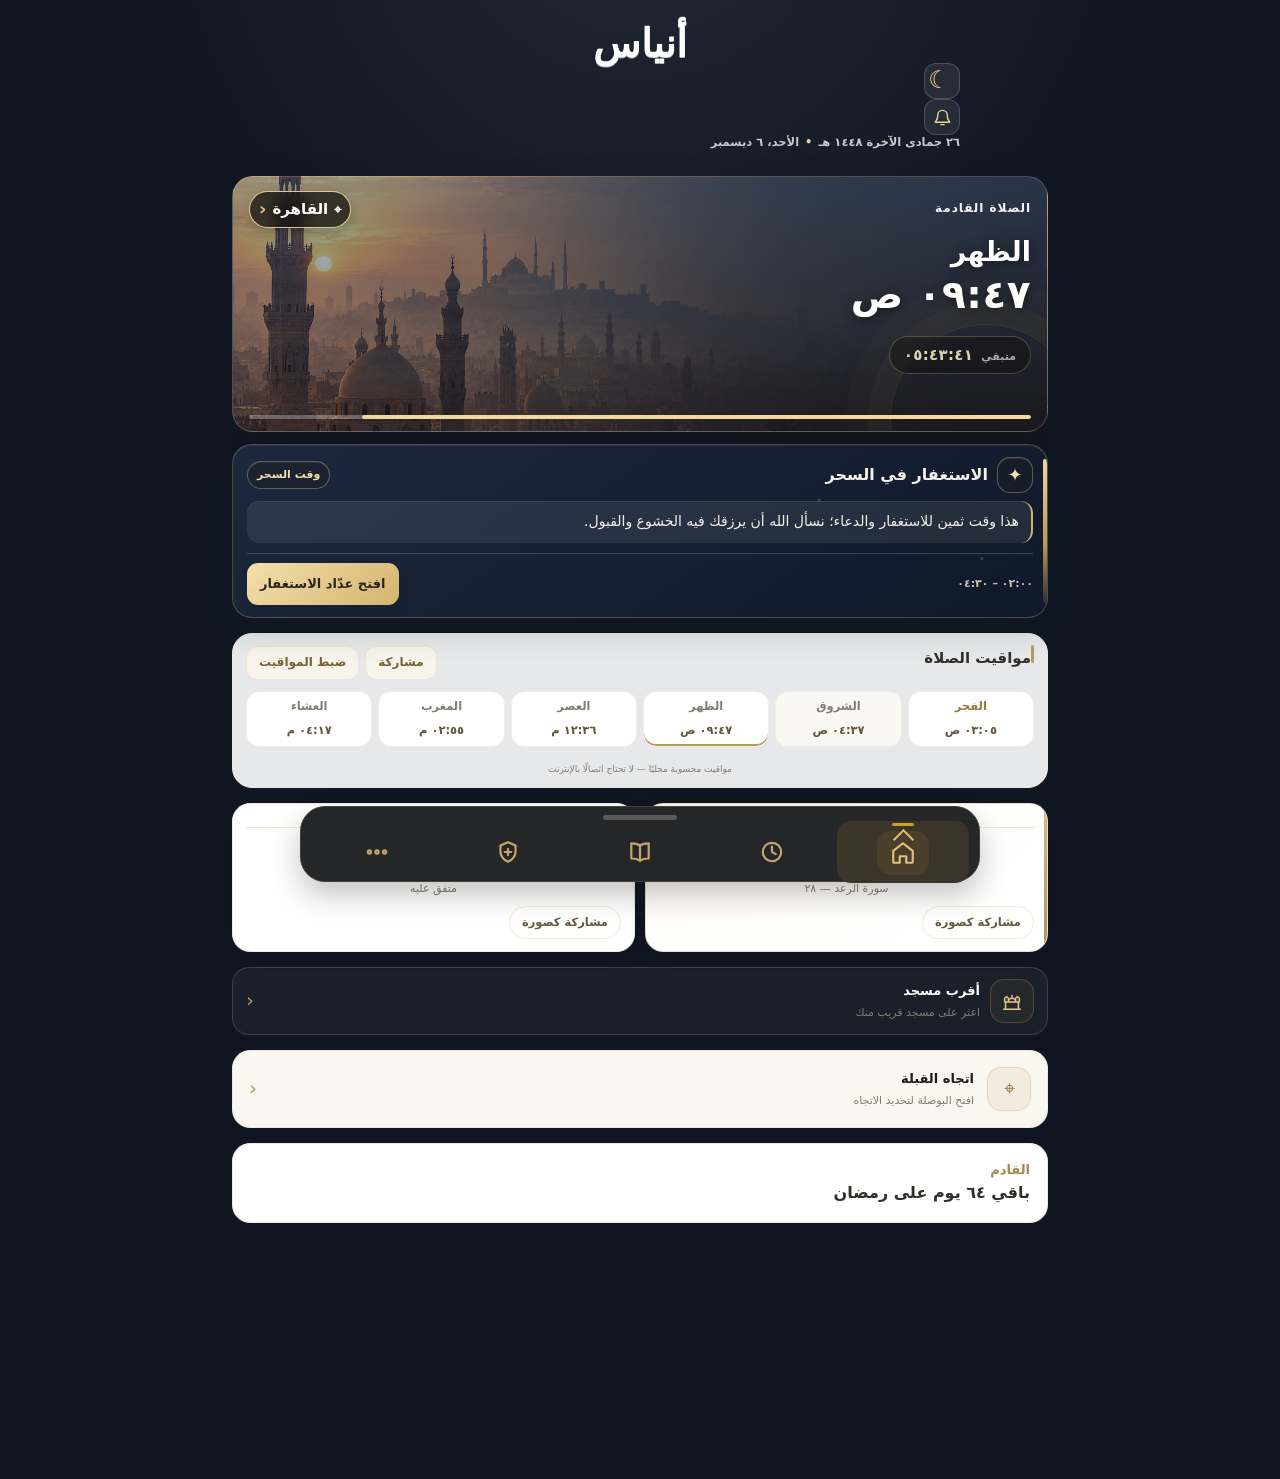
==== index.html @ f912aaec "v1.1.67: Quran tab in the center of the nav" ====
<!DOCTYPE html>
<html lang="ar" dir="rtl">
<head>
<meta charset="UTF-8">
<meta name="viewport" content="width=device-width, initial-scale=1.0">
<meta id="themeColorMeta" name="theme-color" content="#fbfaf7">
<meta name="description" content="أنياس - رفيق يومي لمواقيت الصلاة والقرآن والأذكار">
<link rel="manifest" href="manifest.webmanifest">
<link rel="icon" type="image/png" sizes="32x32" href="assets/icons/favicon-32.png">
<link rel="icon" type="image/png" sizes="48x48" href="assets/icons/favicon-48.png">
<link rel="apple-touch-icon" sizes="180x180" href="assets/icons/apple-touch-icon.png">
<title>أنياس</title>

<script>
  (function () {
    var mode = "light";
    var locale = "ar";
    var autoBackground = false;
    try {
      mode = localStorage.getItem("anyas_themeMode") || "";
      locale = localStorage.getItem("anyas_language") === "en" ? "en" : "ar";
      autoBackground = localStorage.getItem("anyas_autoBackground") !== "false";
      if (!["system", "light", "dark"].includes(mode)) {
        var legacy = localStorage.getItem("anyas_darkMode");
        mode = legacy === "false" ? "light" : legacy === "true" ? "dark" : "light";
      }
    } catch (error) {}
    var dark = mode === "dark" || (mode === "system" && window.matchMedia && window.matchMedia("(prefers-color-scheme: dark)").matches);
    document.documentElement.dataset.themeMode = mode;
    document.documentElement.dataset.theme = dark ? "dark" : "light";
    document.documentElement.style.colorScheme = dark ? "dark" : "light";
    document.documentElement.lang = locale;
    document.documentElement.dir = locale === "en" ? "ltr" : "rtl";
    document.documentElement.dataset.autoBackground = String(autoBackground);
    var hour = new Date().getHours();
    document.documentElement.dataset.timeScene = hour >= 6 && hour < 18 ? "morning" : "night";
  })();
</script>

<link rel="stylesheet" href="css/style.css?v=20260927-2">
<link rel="stylesheet" href="css/home.css?v=20260927-2">
<link rel="stylesheet" href="css/prayer.css?v=20260927-2">
<link rel="stylesheet" href="css/azkar.css?v=20261124-11">
<link rel="stylesheet" href="css/daily-adhkar.css?v=20261125-1">
<link rel="stylesheet" href="css/settings.css?v=20261003-3">
<link rel="stylesheet" href="css/audio-library.css?v=20261007-1">

<link rel="stylesheet" href="css/offline-fonts.css">



<link rel="stylesheet" href="css/theme-white-gold.css?v=20261013-35">
<link rel="stylesheet" href="css/tasks-ux.css?v=20261003-1">
<link rel="stylesheet" href="css/tasks-structure.css?v=20261125-1">
<link rel="stylesheet" href="css/home-structure.css?v=20260930-5">
<link rel="stylesheet" href="css/friday.css?v=20261003-2">
<link rel="stylesheet" href="css/notification-settings.css?v=20261014-1">
<link rel="stylesheet" href="css/more-page.css?v=20261007-2">
<link rel="stylesheet" href="css/app-design-system.css?v=20261013-1">
<link rel="stylesheet" href="css/first-run-onboarding.css?v=20261007-1">
<link rel="stylesheet" href="css/welcome.css?v=20261124-2">
<link rel="stylesheet" href="css/quran.css?v=20261125-1">
<link rel="stylesheet" href="css/privacy.css?v=20261008-1">
<link rel="stylesheet" href="css/home-header.css?v=20261124-1">
<link rel="stylesheet" href="css/home-polish.css?v=20261125-6">
<link rel="stylesheet" href="css/muslim-day.css?v=20261126-20">
</head>
<body>
<a class="skip-link" href="#page-home">تجاوز إلى المحتوى الرئيسي</a>
<div class="app">
<div class="pwa-status-banner" id="pwaStatusBanner" role="status" aria-live="polite" hidden>
  <span id="pwaStatusText">أنت تعمل دون اتصال؛ المحتوى المحفوظ ما زال متاحًا.</span>
  <button id="pwaInstallButton" type="button" hidden>تثبيت أنياس</button>
</div>
<div class="first-run-overlay" id="firstRunOverlay" hidden>
  <section class="first-run-card" role="dialog" aria-modal="true" aria-labelledby="firstRunTitle" tabindex="-1">
    <div class="first-run-brand-row">
      <div class="first-run-brand">
        <span class="first-run-brand-mark" aria-hidden="true"><svg viewBox="0 0 24 24"><path d="M12 3.5 14.4 9.6 20.5 12l-6.1 2.4L12 20.5l-2.4-6.1L3.5 12l6.1-2.4L12 3.5Z"/><path d="m19 3 .7 1.7 1.8.3-1.8.7L19 7.5l-.7-1.8-1.8-.7 1.8-.3L19 3Z"/></svg></span>
        <span class="first-run-brand-name">أنياس</span>
      </div>
      <div class="first-run-progress" aria-hidden="true"><span class="first-run-progress-dot is-active"></span><span class="first-run-progress-dot"></span></div>
    </div>
    <section class="first-run-step welcome-step" data-onboarding-step="1">
      <svg class="welcome-mark" viewBox="0 0 200 250" role="img" aria-label="أنياس" focusable="false">
        <defs><linearGradient id="wg" x1="0" y1="0" x2="1" y2="1"><stop class="wg-a" offset="0" stop-color="#e9c9a8"/><stop class="wg-b" offset="1" stop-color="#b98a62"/></linearGradient></defs>
        <path class="w-arch" d="M18 228V112C18 84 46 74 66 54c16-16 30-28 34-46 4 18 18 30 34 46 20 20 48 30 48 58v116" fill="none" stroke="url(#wg)" stroke-width="2.4" stroke-linecap="round"/>
        <path d="M96 64a15 15 0 1 0 15 19 12 12 0 1 1-15-19z" fill="url(#wg)"/>
        <g fill="url(#wg)">
          <path d="M60 154a28 28 0 0 1 56 0z"/><rect x="87" y="118" width="2" height="9" rx="1"/>
          <path d="M126 150v-40q8-12 16 0v40z"/><path d="M133.4 96l1.2 0 0 14-2.4 0z"/>
        </g>
        <g fill="#1b120c"><path d="M69 154v-9a5 5 0 0 1 10 0v9z"/><path d="M83 154v-9a5 5 0 0 1 10 0v9z"/><path d="M97 154v-9a5 5 0 0 1 10 0v9z"/><rect x="131" y="124" width="4.5" height="9" rx="2"/></g>
        <path d="M38 166Q98 142 162 166" fill="none" stroke="url(#wg)" stroke-width="2" stroke-linecap="round"/>
        <text x="100" y="212" text-anchor="middle" font-family="Amiri, serif" font-weight="700" font-size="44" fill="url(#wg)">أنياس</text>
        <path class="w-rule" d="M44 236h46M110 236h46" stroke="#c9a07a" stroke-width="1.4" stroke-linecap="round"/><path d="M100 230l5 6-5 6-5-6z" fill="none" stroke="url(#wg)" stroke-width="1.4"/>
      </svg>
      <h1 class="first-run-title welcome-title" id="firstRunTitle">أهلًا بك في أنياس</h1>
      <p class="welcome-tagline">رفيقك في طريق الطاعة</p>
      <p class="first-run-description welcome-line">صلاتك وأذكارك وقرآنك في مكان واحد، بهدوء ودون إزعاج.</p>
      <div class="first-run-actions welcome-actions">
        <button class="first-run-primary welcome-start" type="button" data-onboarding-action="next">ابدأ</button>
      </div>
    </section>
    <section class="first-run-step" data-onboarding-step="2" hidden>
      <span class="first-run-kicker">الخطوة ٢ من ٢</span>
      <h2 class="first-run-title" id="firstRunCityTitle">اختر مدينتك</h2>
      <p class="first-run-description">تُستخدم مدينتك لحساب مواقيت الصلاة بدقة.</p>
      <div class="first-run-privacy"><strong>الموقع اختياري</strong><p>لن نطلب إذن الموقع إلا عند اختيار استخدام موقعي الحالي. يمكنك اختيار المدينة يدويًا.</p></div>
      <div class="first-run-actions">
        <button class="first-run-primary" type="button" data-onboarding-action="choose-city">اختيار المدينة</button>
        <button class="first-run-secondary" type="button" data-onboarding-action="start">استخدم القاهرة مؤقتًا</button>
        <button class="first-run-tertiary" type="button" data-onboarding-action="back">رجوع</button>
      </div>
      <p class="first-run-note">يمكنك تغيير المدينة لاحقًا من أعلى مواقيت الصلاة.</p>
    </section>
  </section>
</div>

<div id="updateBanner" class="update-banner" hidden role="status">
<div class="update-banner-text">تحديث جديد متاح</div>
<button id="updateButton" type="button">تحديث الآن</button>
<button id="dismissUpdateButton" type="button" aria-label="إغلاق">إغلاق</button>
</div>


<!-- =====================================================
     الصفحة الرئيسية
===================================================== -->

<main class="page active" id="page-home">

<header class="main-header">

<div class="home-brand">أنياس</div>

<button class="theme-toggle" id="themeToggle" type="button" aria-label="التبديل بين الوضعين الداكن والفاتح" title="تغيير مظهر التطبيق">
  <span id="themeToggleIcon" aria-hidden="true">☾</span>
</button>

<button class="notification-bell-button" id="notificationBellButton" type="button" aria-label="الإشعارات" title="الإشعارات">
  <svg class="notification-bell-icon" viewBox="0 0 24 24" aria-hidden="true" focusable="false">
    <path d="M18 9a6 6 0 0 0-12 0c0 7-3 7-3 9h18c0-2-3-2-3-9M10 21h4" />
  </svg>
  <span class="notification-badge" id="notificationBadge" aria-live="polite" hidden>0</span>
</button>

<div class="date-line">
<span id="todayHijri">--</span>
<span class="date-separator">•</span>
<span id="todayDate">اليوم</span>
</div>

</header>


<section class="next-prayer" aria-label="الصلاة القادمة">

<div class="prayer-hero-meta">
  <div class="next-label">الصلاة القادمة</div>
  <button class="prayer-city-chip" id="openCityPickerButton" type="button" aria-label="تغيير المدينة"><span aria-hidden="true">⌖</span><span id="prayerHeroCity">القاهرة</span></button>
</div>

<div class="prayer-name" id="nextPrayerName">
الفجر
</div>

<div class="prayer-time" id="nextPrayerTime">
--
</div>

<div class="countdown" id="countdown">
--:--:--
</div>

<div class="prayer-progress" aria-hidden="true">
<div class="prayer-progress-bar" id="prayerProgressBar"></div>
</div>

</section>


<section class="section daily-adhkar-section" id="dailyAdhkarSection" aria-labelledby="dailyAdhkarHeading">
  <div class="daily-adhkar-card" id="dailyAdhkarCard" aria-live="polite">
    <div class="daily-adhkar-heading-row">
      <div class="daily-adhkar-mark" aria-hidden="true">ذ</div>
      <div class="daily-adhkar-heading-copy">
        <div class="daily-adhkar-eyebrow">وردك اليومي بحسب الوقت</div>
        <h2 class="daily-adhkar-title" id="dailyAdhkarHeading">أذكار الصباح</h2>
      </div>
      <span class="daily-adhkar-badge" id="dailyAdhkarBadge">الصباح</span>
    </div>
    <p class="daily-adhkar-text" id="dailyAdhkarText">يُحدَّد الورد المناسب اعتمادًا على ساعة جهازك المحلية.</p>
    <button class="home-continue-card" id="homeContinueCard" type="button" hidden>
      <span class="home-continue-icon" aria-hidden="true">▶</span>
      <span class="home-continue-copy"><strong data-continue-title>كمّل من وقفت</strong><small data-continue-meta></small></span>
      <span class="home-continue-arrow" aria-hidden="true">‹</span>
    </button>
    <div class="daily-adhkar-footer">
      <span class="daily-adhkar-hint" id="dailyAdhkarHint">يُحدّث تلقائيًا</span>
      <button class="daily-adhkar-button" id="openDailyAdhkarButton" type="button">افتح الأذكار</button>
    </div>
    <button class="daily-adhkar-remind" id="dailyAdhkarRemindButton" type="button" hidden>فعّل التذكير</button>
  </div>
</section>

<section class="section friday-feature-section" aria-labelledby="homeFridayHeading" hidden>
  <div class="friday-feature-card" id="homeFridayCard" data-friday-phase="upcoming">
    <div class="friday-feature-heading"><div><span class="friday-feature-eyebrow">تذكير أسبوعي</span><h2 id="homeFridayHeading">جمعة مباركة</h2></div><span class="friday-feature-badge" id="homeFridayBadge">الجمعة</span></div>
    <p id="homeFridayText">تظهر هنا تذكيرات سورة الكهف وصلاة الجمعة والصلاة على النبي ﷺ.</p>
    <div class="friday-feature-meta" id="homeFridayMeta">من مغرب الخميس إلى نهاية يوم الجمعة</div>
    <button class="friday-feature-button" id="homeFridayAction" type="button">افتح مهام الجمعة</button>
  </div>
</section>

<section class="section prayer-section">

<div class="section-heading">
<button class="section-title section-title-button" id="openPrayerScheduleButton" type="button">مواقيت الصلاة</button>
<div class="prayer-heading-actions"><button class="more-button prayer-share-button" id="sharePrayerTimesButton" type="button">مشاركة</button><button class="more-button prayer-adjust-button" id="openManualPrayerSettings" type="button">ضبط المواقيت</button></div>
</div>
<p class="prayer-share-status" id="prayerShareStatus" aria-live="polite" hidden></p>

<div class="prayer-list" id="prayerList">

<button class="prayer-row" data-prayer="Fajr" type="button">
<span class="prayer-title">الفجر</span>
<span class="prayer-value" id="fajrTime">--</span>
</button>

<div class="prayer-row sunrise-row">
<span class="prayer-title">الشروق</span>
<span class="prayer-value" id="sunriseTime">--</span>
</div>

<button class="prayer-row" data-prayer="Dhuhr" type="button">
<span class="prayer-title">الظهر</span>
<span class="prayer-value" id="dhuhrTime">--</span>
</button>

<button class="prayer-row" data-prayer="Asr" type="button">
<span class="prayer-title">العصر</span>
<span class="prayer-value" id="asrTime">--</span>
</button>

<button class="prayer-row" data-prayer="Maghrib" type="button">
<span class="prayer-title">المغرب</span>
<span class="prayer-value" id="maghribTime">--</span>
</button>

<button class="prayer-row" data-prayer="Isha" type="button">
<span class="prayer-title">العشاء</span>
<span class="prayer-value" id="ishaTime">--</span>
</button>

</div>
<p class="prayer-data-status" id="prayerDataStatus" aria-live="polite">جارٍ تجهيز المواقيت…</p>
</section>

<section class="section">

<div class="daily-content card" id="dailyContentCard">
  <div class="content-block">
    <div class="card-title">آية اليوم</div>
    <div class="ayah" id="dailyAyahText">﴿ أَلَا بِذِكْرِ اللَّهِ تَطْمَئِنُّ الْقُلُوبُ ﴾</div>
    <div class="reference" id="dailyAyahReference">سورة الرعد — 28</div>
    <button class="daily-share-button" type="button" data-share-daily="ayah" aria-label="مشاركة آية اليوم كصورة">مشاركة كصورة</button>
  </div>
  <div class="content-block" id="dailyHadithBlock">
    <div class="card-title">حديث اليوم</div>
    <div class="hadith-text" id="dailyHadithText">إنما الأعمال بالنيات</div>
    <div class="reference" id="dailyHadithReference">متفق عليه</div>
    <button class="daily-share-button" type="button" data-share-daily="hadith" aria-label="مشاركة حديث اليوم كصورة">مشاركة كصورة</button>
  </div>
</div>
<p class="prayer-share-status" id="homeShareStatus" aria-live="polite" hidden></p>
</section>

<section class="section">
  <button class="nearby-mosque-card home-qibla-card" id="nearbyMosqueButton" type="button">
    <span class="mosque-icon" aria-hidden="true"><svg viewBox="0 0 24 24" width="22" height="22" fill="none" stroke="currentColor" stroke-width="1.6" stroke-linecap="round" stroke-linejoin="round"><path d="M3 21h18M5 21v-8h14v8M8 13a4 4 0 0 1 8 0M12 9V6M4 13V9l2-2 2 2v4M16 13V9l2-2 2 2v4"/></svg></span>
    <span class="mosque-info"><strong class="mosque-title">أقرب مسجد</strong><small class="mosque-description">اعثر على مسجد قريب منك</small></span>
    <span class="mosque-arrow" aria-hidden="true">‹</span>
  </button>
</section>

<section class="section">
  <button class="nearby-mosque-card home-qibla-card" id="openQiblaButton" type="button">
    <span class="mosque-icon" aria-hidden="true">⌖</span>
    <span class="mosque-info"><strong class="mosque-title">اتجاه القبلة</strong><small class="mosque-description">افتح البوصلة لتحديد الاتجاه</small></span>
    <span class="mosque-arrow" aria-hidden="true">‹</span>
  </button>
</section>

<section class="section">

<div class="upcoming-card">

<div class="upcoming-label">
القادم
</div>

<div class="upcoming-text" id="upcomingOccasion">
جاري حساب الموعد القادم...
</div>

</div>

</section>

</main>


<!-- =====================================================
     الصوت
===================================================== -->

<div class="global-audio" aria-hidden="true" hidden>

<button id="adhanButton" type="button">
تشغيل الأذان
</button>

<audio id="adhanAudio" preload="auto">
<source src="audio/adhan.mp3?v=20261002-1" type="audio/mpeg">
</audio>

<audio id="fajrAudio" preload="auto">
<source src="audio/fajr.mp3" type="audio/mpeg">
</audio>

<audio id="beforeFajrAudio" preload="auto">
<source src="audio/before-fajr-30min.mp3?v=20261002-1" type="audio/mpeg">
</audio>

<audio id="qiyamReminderAudio" preload="auto"><source src="audio/qiyam-al-layl-reminder.mp3" type="audio/mpeg"></audio>
<audio id="beforePrayerFajrAudio" preload="auto"><source src="audio/before-prayer-fajr.mp3" type="audio/mpeg"></audio>
<audio id="beforePrayerDhuhrAudio" preload="auto"><source src="audio/before-prayer-dhuhr.mp3" type="audio/mpeg"></audio>
<audio id="beforePrayerAsrAudio" preload="auto"><source src="audio/before-prayer-asr.mp3" type="audio/mpeg"></audio>
<audio id="beforePrayerMaghribAudio" preload="auto"><source src="audio/before-prayer-maghrib.mp3" type="audio/mpeg"></audio>
<audio id="beforePrayerIshaAudio" preload="auto"><source src="audio/before-prayer-isha.mp3" type="audio/mpeg"></audio>
<audio id="fridayReminderAudio" preload="auto"><source src="audio/friday-prayer-reminder.mp3" type="audio/mpeg"></audio>
<audio id="sunriseReminderAudio" preload="auto"><source src="audio/sunrise-birds.mp3" type="audio/mpeg"></audio>
<audio id="hadithReminderAudio" preload="auto"><source src="audio/hadith-reminder.mp3" type="audio/mpeg"></audio>
<audio id="duhaReminderAudio" preload="auto"><source src="audio/duha-prayer-reminder.mp3" type="audio/mpeg"></audio>
<audio id="salawatReminderOneAudio" preload="auto"><source src="audio/salawat-reminder-1.mp3" type="audio/mpeg"></audio>
<audio id="salawatReminderTwoAudio" preload="auto"><source src="audio/salawat-reminder-2.mp3" type="audio/mpeg"></audio>
<audio id="baqiyatReminderAudio" preload="auto"><source src="audio/baqiyat-as-salihat-reminder.mp3" type="audio/mpeg"></audio>
<audio id="fastingThursdayOneAudio" preload="auto"><source src="audio/fasting-thursday-reminder-1.mp3" type="audio/mpeg"></audio>
<audio id="fastingThursdayTwoAudio" preload="auto"><source src="audio/fasting-thursday-reminder-2.mp3" type="audio/mpeg"></audio>
<audio id="fastingMondayAudio" preload="auto"><source src="audio/fasting-monday-reminder.mp3" type="audio/mpeg"></audio>
<audio id="fastingFisabilillahAudio" preload="auto"><source src="audio/fasting-fisabilillah-reminder.mp3" type="audio/mpeg"></audio>
<audio id="rainSunnahAudio" preload="auto"><source src="audio/rain-sunnah-reminder.mp3" type="audio/mpeg"></audio>

<audio id="ayatKursiAudio" preload="auto"></audio>
<audio id="morningWardAudio" preload="none" data-optional-audio="true" data-audio-source="audio/adhkar-morning-mishary-alafasy.mp3"><source src="audio/adhkar-morning-mishary-alafasy.mp3?v=20261003-1" type="audio/mpeg"></audio>
<audio id="eveningWardAudio" preload="none" data-optional-audio="true" data-audio-source="audio/adhkar-evening-mishary-alafasy.mp3"><source src="audio/adhkar-evening-mishary-alafasy.mp3?v=20261003-1" type="audio/mpeg"></audio>
<audio id="wakeupWardAudio" preload="none" data-optional-audio="true" data-audio-source="audio/adhkar-wakeup-mishary-alafasy.mp3"><source src="audio/adhkar-wakeup-mishary-alafasy.mp3?v=20261003-1" type="audio/mpeg"></audio>
<audio id="sleepWardAudio" preload="none" data-optional-audio="true" data-audio-source="audio/adhkar-sleep-mishary-alafasy.mp3"><source src="audio/adhkar-sleep-mishary-alafasy.mp3?v=20261003-1" type="audio/mpeg"></audio>

</div>


<!-- =====================================================
     الورد اليومي
===================================================== -->

<main class="page" id="page-tasks">
<section class="tasks-hero-card" aria-labelledby="tasksHeroTitle">
  <div class="tasks-hero-copy">
    <strong id="tasksHeroTitle">يوم المسلم</strong>
    <small>عبادتك وتنظيم يومك بخطوات واضحة</small>
    <span class="tasks-hero-orn" aria-hidden="true"><i></i><b></b><i></i></span>
  </div>
</section>

<section class="daily-overview-card" aria-labelledby="dailyOverviewHeading">
  <div class="daily-overview-heading">
    <h2 id="dailyOverviewHeading">ملخص يومك</h2>
  </div>
  <p class="daily-overview-message" id="dailyOverviewMessage">ابدأ بما تيسّر لك، والقليل الدائم خير.</p>
  <div class="daily-overview-body">
    <div class="daily-overview-ring" id="dailyOverviewRing" style="--p:0"><div class="daily-overview-score" id="dailyOverviewScore">٠٪</div><small>من المهام</small></div>
    <div class="daily-overview-metrics">
      <div><strong id="dailyOverviewPrayerCount">٠/٥</strong><span>الصلوات</span></div>
      <div><strong id="dailyOverviewDhikrCount">٠/٠</strong><span>الأذكار</span></div>
      <div><strong id="dailyOverviewSunnahCount">٠/٨</strong><span>السنن</span></div>
    </div>
  </div>
  <div class="daily-overview-progress" hidden><span id="dailyOverviewProgress"></span></div>
  <div class="daily-overview-focus" id="dailyOverviewFocus">وردك المناسب لوقتك سيظهر هنا</div>
</section>

<section class="week-report-card" id="weekReportCard" aria-labelledby="weekReportHeading">
  <div class="week-report-head"><h2 id="weekReportHeading">تقرير الأسبوع</h2><span class="week-report-streak" id="weekReportStreak"></span></div>
  <div class="week-report-bars" id="weekReportBars" role="img" aria-label="نسبة إنجاز كل يوم في آخر سبعة أيام"></div>
  <p class="week-report-summary" id="weekReportSummary"></p>
  <small class="week-report-note">النسبة: ما أنجزته من الصلوات الخمس وأهداف الأذكار والسنن في ذلك اليوم. السلسلة: أيام متتالية سجّلت فيها الصلوات الخمس.</small>
</section>

<section class="tasks-section-group" aria-labelledby="dailyPrayerHeading">
<section class="daily-prayer-card" aria-labelledby="dailyPrayerHeading">
  <div class="daily-prayer-heading">
    <div>
      <h2 id="dailyPrayerHeading">الفرائض أولًا</h2>
      <p class="daily-prayer-sub">سجّل صلواتك الخمس وتابع تقدمك خلال اليوم.</p>
      <span class="streak-inline" id="homeStreakBadge"></span>
    </div>
    <button class="more-button" id="openPrayerReportButton" type="button">التقرير</button>
  </div>
  <div class="prayer-day-summary">
    <span id="todayPrayerProgressText">0 من 5 صلوات مسجّلة اليوم</span>
    <div class="prayer-progress-track">
      <div id="todayPrayerProgressBar" role="progressbar" aria-label="متابعة الصلوات اليوم" aria-valuemin="0" aria-valuemax="5" aria-valuenow="0"></div>
    </div>
  </div>
  <div class="prayer-tracker" id="todayPrayerTracker">
    <button class="prayer-track-item" data-track-prayer="Fajr" type="button"><i class="pt-icon"><svg viewBox="0 0 24 24" aria-hidden="true"><path d="M3 18h18M6 18a6 6 0 0 1 12 0M12 5v3M4.6 9.6l2 2M19.4 9.6l-2 2"/></svg></i><span>الفجر</span><span class="track-status">لم تُسجل</span></button>
    <button class="prayer-track-item" data-track-prayer="Dhuhr" type="button"><i class="pt-icon"><svg viewBox="0 0 24 24" aria-hidden="true"><circle cx="12" cy="12" r="4"/><path d="M12 3v2M12 19v2M3 12h2M19 12h2M5.6 5.6 7 7M17 17l1.4 1.4M18.4 5.6 17 7M7 17l-1.4 1.4"/></svg></i><span>الظهر</span><span class="track-status">لم تُسجل</span></button>
    <button class="prayer-track-item" data-track-prayer="Asr" type="button"><i class="pt-icon"><svg viewBox="0 0 24 24" aria-hidden="true"><path d="M3 18h18M6 18a6 6 0 0 1 12 0M12 5v3M4.6 9.6l2 2M19.4 9.6l-2 2"/></svg></i><span>العصر</span><span class="track-status">لم تُسجل</span></button>
    <button class="prayer-track-item" data-track-prayer="Maghrib" type="button"><i class="pt-icon"><svg viewBox="0 0 24 24" aria-hidden="true"><path d="M3 18h18M6 18a6 6 0 0 1 12 0M12 5v3M4.6 9.6l2 2M19.4 9.6l-2 2"/></svg></i><span>المغرب</span><span class="track-status">لم تُسجل</span></button>
    <button class="prayer-track-item" data-track-prayer="Isha" type="button"><i class="pt-icon"><svg viewBox="0 0 24 24" aria-hidden="true"><path d="M20 14.5A8 8 0 1 1 9.5 4a6.5 6.5 0 0 0 10.5 10.5z"/></svg></i><span>العشاء</span><span class="track-status">لم تُسجل</span></button>
  </div>
</section>
</section>

<section class="tasks-section-group" aria-labelledby="tasksOptionalHeading">
<div class="tasks-section-heading"><span class="tasks-section-index" aria-hidden="true">١</span><div><h2 id="tasksOptionalHeading">السنن والمهام الأسبوعية</h2><p>متابعة اختيارية لما تيسّر من النوافل وأعمال الجمعة.</p></div></div>
<section class="devotion-section sunnah-section" aria-labelledby="sunnahTrackerHeading">
  <div class="devotion-section-heading">
    <div>
      <h2 id="sunnahTrackerHeading">السنن والنوافل</h2>
      <p>متابعة اختيارية؛ الفرائض أولًا</p>
    </div>
    <span class="sunnah-total" id="sunnahProgressText">٠ / ٤</span>
  </div>
  <div class="sunnah-checklist" id="sunnahChecklist"></div>
  <div class="sunnah-virtue" id="sunnahVirtue">
    <span class="sunnah-virtue-icon" aria-hidden="true">✧</span>
    <p>المحافظة على اثنتي عشرة ركعة من السنن الرواتب في اليوم والليلة ورد فيها وعد ببيت في الجنة. ابدأ بما تستطيع، وتدرّج برفق.</p>
  </div>
</section>
<section class="friday-tasks-card" id="fridayTasksCard" aria-labelledby="fridayTasksHeading" hidden>
  <div class="friday-tasks-heading">
    <div>
      <span class="friday-tasks-eyebrow">تذكيرات أسبوعية</span>
      <h2 id="fridayTasksHeading">مهام الجمعة</h2>
      <p id="fridayTasksStatus">تظهر مهام الجمعة هنا كل أسبوع</p>
    </div>
    <span class="friday-tasks-progress" id="fridayTasksProgress">٠ / ٣</span>
  </div>
  <div class="friday-task-list">
    <button class="friday-task-item" type="button" data-friday-task="kahf" aria-pressed="false">
      <span class="friday-task-icon" aria-hidden="true">ك</span><span><strong>قراءة سورة الكهف</strong><small>يمكن قراءتها في أي وقت من يوم الجمعة</small></span><span class="friday-task-check" aria-hidden="true">○</span>
    </button>
    <button class="friday-task-item" type="button" data-friday-task="prayer" aria-pressed="false">
      <span class="friday-task-icon" aria-hidden="true">ص</span><span><strong>صلاة الجمعة</strong><small>تذكير بموعد الصلاة بحسب توقيت المسجد</small></span><span class="friday-task-check" aria-hidden="true">○</span>
    </button>
    <button class="friday-task-item" type="button" data-friday-task="salawat" aria-pressed="false">
      <span class="friday-task-icon" aria-hidden="true">ﷺ</span><span><strong>الصلاة على النبي ﷺ</strong><small>من مغرب الخميس إلى نهاية يوم الجمعة</small></span><span class="friday-task-check" aria-hidden="true">○</span>
    </button>
  </div>
  <div class="friday-answer-hour"><span aria-hidden="true">⌛</span><span><strong>ساعة الإجابة</strong><small>من بعد العصر إلى المغرب، أكثر من الدعاء فيها</small></span></div>
</section>
</section>

<section class="tasks-quick-rows" aria-label="ورد القرآن وأذكار الوقت">
  <button class="tasks-quick-row" id="tasksQuranRow" type="button">
    <span class="tqr-icon" aria-hidden="true">ق</span>
    <span class="tqr-copy"><strong>ورد القرآن</strong><small id="tasksQuranRowSub">اقرأ من آخر صفحة وصلت إليها</small></span>
    <span class="tqr-go" aria-hidden="true">‹</span>
  </button>
  <button class="tasks-quick-row" id="tasksNowRow" type="button">
    <span class="tqr-icon" id="tasksNowIcon" aria-hidden="true">☀</span>
    <span class="tqr-copy"><strong id="tasksNowTitle">أذكار الوقت</strong><small id="tasksNowSub">وردك المناسب لوقتك الآن</small></span>
    <span class="tqr-go" aria-hidden="true">‹</span>
  </button>
</section>

<section class="tasks-section-group" aria-labelledby="tasksAdhkarHeading">
<div class="tasks-section-heading"><span class="tasks-section-index" aria-hidden="true">٢</span><div><h2 id="tasksAdhkarHeading">الأذكار والورد اليومي</h2><p>الأذكار العامة، والمسبحة، والأوراد حسب وقتها.</p></div></div>
<section class="devotion-section" aria-labelledby="dailyDhikrTrackerHeading">
  <div class="devotion-section-heading">
    <div>
      <h2 id="dailyDhikrTrackerHeading">الأذكار العامة</h2>
      <p>تسبيح واستغفار وصلاة على النبي، وردّد ما تيسّر</p>
    </div>
    <span class="hijri-day-pill" id="devotionHijriDate">اليوم</span>
  </div>
  <div class="dhikr-goal-list" id="dhikrGoalList"></div>
</section>
<section class="tasks-tasbeeh-card" aria-labelledby="tasksTasbeehHeading">
  <div class="tasks-tasbeeh-heading">
    <div class="tasks-tasbeeh-title-wrap">
      <div class="tasks-tasbeeh-icon" aria-hidden="true">ت</div>
      <div><span>وردك اليومي</span><h2 id="tasksTasbeehHeading">المسبحة</h2></div>
    </div>
    <button class="tasks-tasbeeh-open" type="button" data-more-go="tasbeeh">التفاصيل</button>
  </div>
  <div class="tasks-tasbeeh-dhikr" id="tasksTasbeehDhikr">سبحان الله</div>
  <div class="tasks-tasbeeh-count-row"><strong id="tasksTasbeehCount" aria-live="polite">٠</strong><span id="tasksTasbeehGoal">من ١٠٠</span></div>
  <div class="tasks-tasbeeh-progress" aria-hidden="true"><span id="tasksTasbeehProgress"></span></div>
  <button class="tasks-tasbeeh-button" id="tasksTasbeehIncrement" type="button">سبّح الآن <span aria-hidden="true">+</span></button>
</section>
<section class="wird-summary-card" aria-live="polite">
  <div class="wird-summary-heading">متابعتك اليوم</div>
  <div id="wirdProgressText">0 من 0 ذكرًا مكتملًا اليوم</div>
  <div class="wird-progress-track"><div id="wirdProgressBar" role="progressbar" aria-label="إنجاز الورد اليومي" aria-valuemin="0" aria-valuemax="100" aria-valuenow="0"></div></div>
</section>
<section class="wird-section" id="wird-section-morning">
  <button class="wird-section-toggle" type="button" data-wird-toggle="morning" aria-expanded="false">
    <span>أذكار الصباح</span><span class="wird-section-meta" data-wird-count="morning"></span><span aria-hidden="true">+</span>
  </button>
  <div class="wird-items" id="wird-items-morning" hidden></div>
</section>
<section class="wird-section" id="wird-section-evening">
  <button class="wird-section-toggle" type="button" data-wird-toggle="evening" aria-expanded="false">
    <span>أذكار المساء</span><span class="wird-section-meta" data-wird-count="evening"></span><span aria-hidden="true">+</span>
  </button>
  <div class="wird-items" id="wird-items-evening" hidden></div>
</section>
<section class="wird-section" id="wird-section-afterPrayer">
  <button class="wird-section-toggle" type="button" data-wird-toggle="afterPrayer" aria-expanded="false">
    <span>أذكار بعد الصلاة</span><span class="wird-section-meta" data-wird-count="afterPrayer"></span><span aria-hidden="true">+</span>
  </button>
  <div class="wird-items" id="wird-items-afterPrayer" hidden></div>
</section>
<section class="wird-section" id="wird-section-beforeSleep">
  <button class="wird-section-toggle" type="button" data-wird-toggle="beforeSleep" aria-expanded="false">
    <span>أذكار النوم</span><span class="wird-section-meta" data-wird-count="beforeSleep"></span><span aria-hidden="true">+</span>
  </button>
  <div class="wird-items" id="wird-items-beforeSleep" hidden></div>
</section>
</section>
</main>


<!-- =====================================================
     الأذكار
===================================================== -->

<main class="page" id="page-azkar">

<section class="azkar-smart" aria-label="ورد الوقت">
  <button type="button" class="azkar-smart-main" id="azkarSmartCard" data-open-wird="morning">
    <span class="azkar-smart-icon" id="azkarSmartIcon" aria-hidden="true">☀</span>
    <span class="azkar-smart-text"><strong id="azkarSmartTitle">ابدأ ورد الصباح</strong><small id="azkarSmartSub">أذكار الصباح</small></span>
    <span class="azkar-smart-go" aria-hidden="true"></span>
  </button>
  <button type="button" class="azkar-smart-alt" id="azkarSmartAlt" data-open-wird="evening">أذكار المساء</button>
</section>

<section class="azkar-priority-section" aria-label="المفضلة وأذكار اليوم">
  <div class="azkar-priority-heading">
    <h2>مفضلتي</h2>
    <span id="favoritesCount">0</span>
  </div>
  <div id="azkarFavorites" class="azkar-favorites" aria-live="polite"></div>
  <div class="azkar-friday-card" id="azkarFridayCard" data-friday-phase="upcoming" hidden>
    <div class="azkar-friday-heading"><span class="azkar-friday-icon" aria-hidden="true">ج</span><div><strong id="azkarFridayTitle">تذكيرات الجمعة</strong><small id="azkarFridayText">سورة الكهف، صلاة الجمعة، والصلاة على النبي ﷺ</small></div></div>
    <button type="button" id="azkarFridayAction">افتح مهام الجمعة</button>
  </div>
</section>

<div class="azkar-search" role="search">
<input
  id="azkarSearchInput"
  type="search"
  placeholder="ابحث في الأذكار أو عناوين الأبواب"
  aria-label="ابحث في الأذكار أو عناوين الأبواب"
  autocomplete="off"
>
<button id="azkarSearchClear" type="button" aria-label="مسح البحث" hidden>مسح</button>
</div>
<div id="azkarSearchStatus" class="visually-hidden" aria-live="polite"></div>
<div id="azkarSearchResults" class="azkar-search-results" hidden></div>

<section class="section">

<div class="category-grid" id="categoryGrid"></div>

</section>

</main>

<!-- =====================================================
     تفاصيل الأذكار — تبويب مستقل داخل التطبيق
===================================================== -->
<main class="page" id="page-azkar-detail">
<div class="category-detail-header">
<button class="back-button azkar-back" id="azkarBackButton" type="button" aria-label="رجوع"><svg viewBox="0 0 24 24" aria-hidden="true"><path d="M9 5l7 7-7 7"/></svg></button>
<div class="category-detail-title" id="categoryDetailTitle">القسم</div>
</div>
<p class="azkar-meaning-disclaimer">المعنى للتوضيح فقط؛ لا يُنسب ثواب مخصوص دون مصدر.</p>
<section class="section">
<div id="azkarList"></div>
<div id="azkarShareStatus" class="visually-hidden" aria-live="polite"></div>
<div id="azkarTopicNavigation"></div>
</section>
</main>


<!-- =====================================================
     القبلة
===================================================== -->

<main class="page" id="page-qibla">

<header class="plain-header">

<button
class="back-button"
type="button"
id="qiblaBackButton"
>
رجوع
</button>

<div class="brand">
القبلة
</div>

<div class="date">
اتجاه القبلة
</div>

</header>


<section class="section">

<div class="qibla-card card">

<div class="qibla-status" id="qiblaStatus" role="status" aria-live="polite" aria-atomic="true">
جاري تجهيز البوصلة...
</div>

<p class="qibla-accuracy" id="qiblaAccuracy" data-accuracy="unknown" aria-live="polite" aria-atomic="true">
دقة البوصلة: بانتظار بيانات المستشعر.
</p>

<div class="qibla-compass">

<div class="compass-ring">

<div class="compass-mark north">
ش
</div>

<div class="compass-mark east">
ق
</div>

<div class="compass-mark south">
ج
</div>

<div class="compass-mark west">
غ
</div>

<div
class="qibla-arrow"
id="qiblaArrow"
aria-label="اتجاه القبلة"
>
↑
</div>

<div class="compass-center">
الكعبة
</div>

</div>

</div>


<div class="qibla-degree" id="qiblaDegree">
--°
</div>


<div class="qibla-direction" id="qiblaDirection">
اتجاه القبلة
</div>


<button
class="qibla-start-button"
id="startQiblaButton"
type="button"
>
تحديد اتجاه القبلة
</button>


<div
class="qibla-message"
id="qiblaMessage"
>
اسمح للتطبيق باستخدام موقعك واتجاه الجهاز لتحديد القبلة.
</div>

<details class="qibla-calibration">
  <summary>إرشادات تحسين دقة البوصلة</summary>
  <ol>
    <li>أبعد الهاتف عن المعادن والمغناطيس ومكبرات الصوت.</li>
    <li>حرّك الهاتف ببطء على شكل رقم ٨ عدة مرات.</li>
    <li>انتظر استقرار الاتجاه، ثم وجّه الهاتف نحو السهم.</li>
  </ol>
  <p>قد لا يوفّر المتصفح تقديرًا رقميًا للدقة؛ لا يعني ذلك انعدام البوصلة. راقب تذبذب السهم واستعن بهذه الإرشادات.</p>
</details>

</div>

</section>

</main>


<!-- =====================================================
     تقرير الصلاة
===================================================== -->

<main class="page" id="page-prayer-report">

<header class="plain-header">

<button class="back-button" id="prayerReportBackButton" type="button">
رجوع
</button>

<div class="brand">
تقرير الصلاة
</div>

<div class="date">
متابعة التزامك بالصلاة
</div>

</header>


<section class="section">

<div class="report-range-tabs" role="tablist">

<button
class="report-range-tab active"
type="button"
data-range="week"
role="tab"
aria-selected="true"
>
آخر ٧ أيام
</button>

<button
class="report-range-tab"
type="button"
data-range="month"
role="tab"
aria-selected="false"
>
آخر ٣٠ يومًا
</button>

</div>


<div class="weekly-report-card card" id="weeklyReportCard">

<div class="weekly-report-period" id="weeklyReportPeriod">
آخر ٧ أيام
</div>


<div class="weekly-report-summary">

<div class="report-stat">
<div class="report-stat-number" id="prayerReportPercentage">0%</div>
<div class="report-stat-label">نسبة الالتزام</div>
</div>

<div class="report-stat">
<div class="report-stat-number" id="prayerReportCompleted">0</div>
<div class="report-stat-label">أُدّيت</div>
</div>

<div class="report-stat">
<div class="report-stat-number" id="prayerReportMissed">0</div>
<div class="report-stat-label">فاتت</div>
</div>

</div>


<div class="weekly-report-summary">

<div class="report-stat">
<div class="report-stat-number" id="prayerReportStreak">0</div>
<div class="report-stat-label">أيام متتالية الآن</div>
</div>

<div class="report-stat">
<div class="report-stat-number" id="prayerReportBestStreak">0</div>
<div class="report-stat-label">أطول تتابع</div>
</div>

<div class="report-stat">
<div class="report-stat-number" id="prayerReportTotal">0</div>
<div class="report-stat-label">إجمالي الصلوات</div>
</div>

</div>

</div>


<div class="card worship-stats-card" aria-labelledby="worshipStatsHeading">
<div class="card-title" id="worshipStatsHeading">إحصائيات العبادة</div>
<p class="worship-stats-note" id="worshipStatsPeriod">من بياناتك المحفوظة على هذا الجهاز</p>
<div class="worship-stats-grid">
  <div class="worship-stat"><strong id="worshipStatsDhikr">٠</strong><span>أذكار مكتملة</span></div>
  <div class="worship-stat"><strong id="worshipStatsTasbeeh">٠</strong><span>تسبيحات</span></div>
  <div class="worship-stat"><strong id="worshipStatsSunnah">٠</strong><span>سنن منجزة</span></div>
  <div class="worship-stat"><strong id="worshipStatsActiveDays">٠</strong><span>أيام نشطة</span></div>
</div>
<div class="worship-stats-highlight" id="worshipStatsHighlight">ابدأ بتسجيل عبادتك اليوم، وستظهر إحصائياتك هنا.</div>
</div>

<div class="card weekly-report-card">

<div class="card-title">
التفاصيل اليومية
</div>

<div id="weeklyPrayerList" class="weekly-prayer-list"></div>

</div>

</section>

</main>


<!-- =====================================================
     الإعدادات
===================================================== -->

<main class="page" id="page-settings">

<header class="plain-header">

<div class="brand">
الإعدادات
</div>

<div class="date">
تحكم في تجربة أنياس
</div>

</header>


<section class="section">


<div class="settings-section-title">
عام
</div>

<div class="settings-card">

<div class="setting-row name-setting-row">
  <div class="setting-info"><div class="setting-title">اسمك في التحية</div><div class="setting-description">غيّر الاسم فقط، وتبقى عبارة التحية كما هي</div></div>
  <input id="userNameInput" class="select-control name-input" type="text" maxlength="24" placeholder="أخي المسلم" autocomplete="nickname">
</div>


<div class="appearance-setting">
  <div class="setting-info">
    <div class="setting-title">مظهر التطبيق</div>
    <div class="setting-description" id="themeModeDescription">الوضع الفاتح مفعّل افتراضيًا</div>
  </div>
  <div class="theme-mode-picker" role="radiogroup" aria-label="اختيار مظهر التطبيق">
    <label class="theme-mode-option"><input type="radio" name="themeMode" value="system"><span>النظام</span></label>
    <label class="theme-mode-option"><input type="radio" name="themeMode" value="light"><span>فاتح</span></label>
    <label class="theme-mode-option"><input type="radio" name="themeMode" value="dark"><span>داكن</span></label>
  </div>
</div>

<div class="setting-row time-background-setting">
  <div class="setting-info">
    <div class="setting-title">خلفيات التطبيق حسب الوقت</div>
    <div class="setting-description" id="timeBackgroundDescription">خلفية صباحية أو ليلية هادئة للتطبيق ويمكنك إيقافها متى شئت</div>
  </div>
  <label class="switch" aria-label="تفعيل الخلفيات حسب وقت اليوم">
    <input id="timeBackgroundToggle" type="checkbox">
    <span class="switch-track"></span><span class="switch-knob"></span>
  </label>
</div>


<div class="setting-row">

<div class="setting-info">

<div class="setting-title">
اللغة
</div>

<div class="setting-description">
لغة واجهة التطبيق
</div>

</div>

<select id="languageSelect" class="select-control">

<option value="ar">
العربية
</option>

<option value="en">
English
</option>

</select>

</div>

<div class="setting-row">
<div class="setting-info"><div class="setting-title">تنسيق الوقت</div><div class="setting-description">اختر طريقة عرض مواقيت الصلاة</div></div>
<select id="timeFormatSelect" class="select-control" aria-label="تنسيق الوقت">
<option value="12">١٢ ساعة — ص / م</option>
<option value="24">٢٤ ساعة</option>
</select>
</div>


<div class="setting-row">

<div class="setting-info">

<div class="setting-title">
الاهتزاز
</div>

<div class="setting-description">
اهتزاز الهاتف عند التفاعل مع الأزرار
</div>

</div>

<label class="switch">

<input id="vibrationToggle" type="checkbox">

<span class="switch-track"></span>
<span class="switch-knob"></span>

</label>

</div>


</div>


<div class="settings-section-title">
الصلاة والمتابعة
</div>


<div class="settings-card">


<div class="setting-row">

<div class="setting-info">

<div class="setting-title">
طريقة حساب المواقيت
</div>

<div class="setting-description">
الهيئة المصرية العامة للمساحة
</div>

</div>

<select id="calculationMethodSelect" class="select-control">
<option value="5">الهيئة المصرية العامة للمساحة</option>
<option value="3">رابطة العالم الإسلامي</option>
<option value="4">جامعة أم القرى، مكة المكرمة</option>
<option value="2">الجمعية الإسلامية لأمريكا الشمالية (ISNA)</option>
<option value="1">جامعة العلوم الإسلامية، كراتشي</option>
<option value="13">رئاسة الشؤون الدينية، تركيا</option>
<option value="9">وزارة الأوقاف، الكويت</option>
<option value="10">قطر</option>
<option value="16">دبي</option>
<option value="11">سنغافورة (MUIS)</option>
<option value="7">جامعة طهران</option>
<option value="15">لجنة رؤية الهلال (Moonsighting)</option>
</select>

</div>

<div class="setting-row">
<div class="setting-info"><div class="setting-title">طريقة حساب العصر</div><div class="setting-description">اختر وقت العصر الشافعي أو الحنفي</div></div>
<select id="asrMadhabSelect" class="select-control" aria-label="طريقة حساب العصر">
<option value="shafi">شافعي</option>
<option value="hanafi">حنفي</option>
</select>
</div>


<div class="setting-row">

<div class="setting-info">

<div class="setting-title">
متابعة الصلوات
</div>

<div class="setting-description">
تسجيل الصلوات وعرض التقرير الأسبوعي
</div>

</div>

<label class="switch">

<input id="prayerTrackingToggle" type="checkbox" checked>

<span class="switch-track"></span>
<span class="switch-knob"></span>

</label>

</div>



<div class="setting-row location-setting">
  <div class="setting-info">
    <div class="setting-title">إعدادات الموقع الجغرافي</div>
    <div class="setting-description" id="locationSettingsDescription" aria-live="polite">اختر مدينة يدويًا أو استخدم موقعك لحساب المواقيت والقبلة والمساجد القريبة. إذن الموقع اختياري.</div>
  </div>
  <div class="location-setting-actions">
    <button class="setting-action-button" id="refreshLocationButton" type="button">استخدام موقعي الحالي</button>
    <button class="setting-action-button" id="openCityPickerFromSettings" type="button">اختيار المدينة يدويًا</button>
  </div>
</div>

<button
class="setting-row setting-row-button"
id="openPrayerReportFromSettings"
type="button"
>

<span class="setting-info">

<span class="setting-title">
التقرير الأسبوعي
</span>

<span class="setting-description">
عرض ملخص الصلوات خلال آخر ٧ أيام
</span>

</span>

<span class="settings-arrow">
فتح
</span>

</button>


<div class="setting-row">

<div class="setting-info">

<div class="setting-title">
تعديل التاريخ الهجري
</div>

<div class="setting-description">
تقديم أو تأخير التاريخ يومًا
</div>

</div>

<select id="hijriDateAdjustment" class="select-control">

<option value="0">
بدون تعديل
</option>

<option value="-1">
يوم سابق
</option>

<option value="1">
يوم لاحق
</option>

</select>

</div>

</div>


<div class="settings-section-title" id="notificationSettingsHeading">
الإشعارات
</div>


<div class="settings-card">


<p class="notification-settings-note">التذكيرات اختيارية؛ فعّل ما تحتاجه فقط، ويمكنك فتح المجموعات لضبط بقية الخيارات.</p>

<section class="quiet-hours-panel" aria-labelledby="quietHoursTitle">
  <div class="quiet-hours-heading">
    <div class="quiet-hours-copy">
      <strong id="quietHoursTitle">وقت الهدوء</strong>
      <span>لا تظهر التذكيرات ولا تُشغّل أصواتها خلال الفترة التي تختارها.</span>
    </div>
    <label class="switch" aria-label="تفعيل وقت الهدوء">
      <input id="quietHoursEnabled" type="checkbox">
      <span class="switch-track"></span><span class="switch-knob"></span>
    </label>
  </div>
  <div class="quiet-hours-times">
    <label for="quietHoursStart">بداية الهدوء<input id="quietHoursStart" type="time" value="22:00"></label>
    <label for="quietHoursEnd">نهاية الهدوء<input id="quietHoursEnd" type="time" value="06:00"></label>
  </div>
  <small class="quiet-hours-hint">الأوقات حسب ساعة جهازك، ويمكن أن تمتد الفترة إلى ما بعد منتصف الليل.</small>
</section>

<div class="notification-readiness" id="notificationReadiness" role="status" aria-live="polite">
  <div class="notification-readiness-copy">
    <strong>جاهزية التذكيرات</strong>
    <span id="notificationReadinessStatus">جارٍ التحقق من الإذن والبطارية...</span>
  </div>
  <button class="secondary-action" id="openBatterySettingsButton" type="button" hidden>فتح إعدادات البطارية</button>
</div>

<div class="setting-row">

<div class="setting-info">

<div class="setting-title">
اقتراب الصلاة
</div>

<div class="setting-description">
تنبيه قبل دخول وقت الصلاة
</div>

</div>

<label class="switch">

<input id="notifyPrayerSoon" type="checkbox">

<span class="switch-track"></span>
<span class="switch-knob"></span>

</label>

</div>


<details class="notification-settings-group" data-notification-settings-group="prayer">
  <summary class="notification-settings-summary">
    <span class="notification-settings-icon" aria-hidden="true"><svg viewBox="0 0 24 24"><path d="M12 3v5M4.9 5.9l3.5 3.5M2 13h5M17 13h5M15.6 9.4l3.5-3.5"/><path d="M5 19h14M7 16a5 5 0 0 1 10 0"/></svg></span>
    <span class="notification-settings-copy"><strong>تنبيهات صلاة إضافية</strong><small>الشروق، الثلث الأخير، وآية الكرسي</small></span>
    <span class="notification-settings-count" data-notification-group-status aria-label="التذكيرات المفعّلة">٠ / ٣</span>
    <span class="notification-settings-chevron" aria-hidden="true"><svg viewBox="0 0 24 24"><path d="m7 10 5 5 5-5"/></svg></span>
  </summary>
  <div class="notification-settings-group-content">
<div class="setting-row">

<div class="setting-info">

<div class="setting-title">
الشروق
</div>

<div class="setting-description">
تنبيه عند اقتراب الشروق
</div>

</div>

<label class="switch">

<input id="notifySunrise" type="checkbox">

<span class="switch-track"></span>
<span class="switch-knob"></span>

</label>

</div>


<div class="setting-row">

<div class="setting-info">

<div class="setting-title">
الثلث الأخير من الليل
</div>

</div>

<label class="switch">

<input id="notifyLastThird" type="checkbox">

<span class="switch-track"></span>
<span class="switch-knob"></span>

</label>

</div>


<div class="setting-row">

<div class="setting-info">

<div class="setting-title">
آية الكرسي
</div>

<div class="setting-description">
اختر بين نصف ساعة قبل المغرب أو وقت يناسبك
</div>

</div>

<label class="switch">

<input id="notifyAyatKursi" type="checkbox">

<span class="switch-track"></span>
<span class="switch-knob"></span>

</label>

</div>

<details class="reminder-time-panel" data-reminder-schedule-panel="notifyAyatKursi" hidden>
  <summary><span>موعد التذكير</span><strong data-reminder-schedule-summary="notifyAyatKursi">قبل المغرب بنصف ساعة</strong></summary>
  <div class="reminder-time-panel-content">
    <label for="ayatKursiScheduleMode">طريقة تحديد الموعد</label>
    <select id="ayatKursiScheduleMode" class="select-control reminder-schedule-mode" data-reminder-schedule-mode="notifyAyatKursi">
      <option value="beforeMaghrib">قبل أذان المغرب بنصف ساعة</option>
      <option value="custom">وقت أختاره</option>
    </select>
    <label for="ayatKursiCustomTime" data-reminder-custom-label="notifyAyatKursi" hidden>الوقت المناسب لك</label>
    <input id="ayatKursiCustomTime" class="reminder-schedule-time" data-reminder-schedule-time="notifyAyatKursi" type="time" min="00:00" max="23:59" value="18:00" hidden disabled>
    <small class="reminder-schedule-hint">الموعد المخصص يعتمد على ساعة هاتفك المحلية.</small>
  </div>
</details>

  </div>
</details>

<div class="setting-row">

<div class="setting-info">

<div class="setting-title">
صوت الإشعارات
</div>

</div>

<label class="switch">

<input id="notificationSound" type="checkbox" checked>

<span class="switch-track"></span>
<span class="switch-knob"></span>

</label>

</div>

<details class="notification-settings-group" data-notification-settings-group="extra">
  <summary class="notification-settings-summary">
    <span class="notification-settings-icon" aria-hidden="true"><svg viewBox="0 0 24 24"><circle cx="12" cy="12" r="9"/><path d="M12 7v5l3 2M4.5 4.5l2 2"/></svg></span>
    <span class="notification-settings-copy"><strong>تذكيرات إضافية</strong><small>أذكار متفرقة، الصيام، وسنة المطر</small></span>
    <span class="notification-settings-count" data-notification-group-status aria-label="التذكيرات المفعّلة">٠ / ٩</span>
    <span class="notification-settings-chevron" aria-hidden="true"><svg viewBox="0 0 24 24"><path d="m7 10 5 5 5-5"/></svg></span>
  </summary>
  <div class="notification-settings-group-content">

<div class="setting-row"><div class="setting-info"><div class="setting-title">تذكير تسجيل الصلاة</div><div class="setting-description">إشعار بعد انتهاء وقت كل صلاة يسأل: هل تريد تسجيل صلاتك؟ (يعمل على أندرويد، ومغلق افتراضيًا)</div></div><label class="switch"><input id="notifyPrayerLog" type="checkbox"><span class="switch-track"></span><span class="switch-knob"></span></label></div>
<div class="setting-row"><div class="setting-info"><div class="setting-title">آية اليوم</div><div class="setting-description">إشعار يومي ٨:٠٠ صباحًا بآية اليوم مع تفسيرها الميسر</div></div><label class="switch"><input id="notifyDailyAyah" type="checkbox"><span class="switch-track"></span><span class="switch-knob"></span></label></div>
<div class="setting-row"><div class="setting-info"><div class="setting-title">حديث اليوم</div><div class="setting-description">تذكير يومي بحديث اليوم — ١٢:٣٠ ظهرًا</div></div><label class="switch"><input id="notifyHadith" type="checkbox"><span class="switch-track"></span><span class="switch-knob"></span></label></div>
<div class="setting-row"><div class="setting-info"><div class="setting-title">صلاة الضحى</div><div class="setting-description">تذكير بصلاة الضحى بعد الشروق</div></div><label class="switch"><input id="notifyDuha" type="checkbox"><span class="switch-track"></span><span class="switch-knob"></span></label></div>
<div class="setting-row"><div class="setting-info"><div class="setting-title">الصلاة على النبي ﷺ</div><div class="setting-description">تذكيران يوميًا في أوقات متباعدة</div></div><label class="switch"><input id="notifySalawat" type="checkbox"><span class="switch-track"></span><span class="switch-knob"></span></label></div>
<div class="setting-row"><div class="setting-info"><div class="setting-title">الباقيات الصالحات</div><div class="setting-description">تذكير بالذكر خلال اليوم</div></div><label class="switch"><input id="notifyBaqiyat" type="checkbox"><span class="switch-track"></span><span class="switch-knob"></span></label></div>
<div class="setting-row"><div class="setting-info"><div class="setting-title">صيام الخميس — تذكير ١</div><div class="setting-description">يظهر مساء الأربعاء</div></div><label class="switch"><input id="notifyFastingThursday1" type="checkbox"><span class="switch-track"></span><span class="switch-knob"></span></label></div>
<div class="setting-row"><div class="setting-info"><div class="setting-title">صيام الخميس — تذكير ٢</div><div class="setting-description">يظهر مساء الأربعاء</div></div><label class="switch"><input id="notifyFastingThursday2" type="checkbox"><span class="switch-track"></span><span class="switch-knob"></span></label></div>
<div class="setting-row"><div class="setting-info"><div class="setting-title">صيام الاثنين</div><div class="setting-description">يظهر مساء الأحد</div></div><label class="switch"><input id="notifyFastingMonday" type="checkbox"><span class="switch-track"></span><span class="switch-knob"></span></label></div>
<div class="setting-row"><div class="setting-info"><div class="setting-title">صيام في سبيل الله</div><div class="setting-description">تذكير أسبوعي اختياري يوم السبت</div></div><label class="switch"><input id="notifyFastingFisabilillah" type="checkbox"><span class="switch-track"></span><span class="switch-knob"></span></label></div>
<div class="setting-row"><div class="setting-info"><div class="setting-title">سنة نزول المطر</div><div class="setting-description">يعمل تلقائيًا عند توقع المطر في موقعك</div></div><label class="switch"><input id="notifyRainSunnah" type="checkbox"><span class="switch-track"></span><span class="switch-knob"></span></label></div>

  </div>
</details>

<details class="notification-settings-group" data-notification-settings-group="adhkar">
  <summary class="notification-settings-summary">
    <span class="notification-settings-icon" aria-hidden="true"><svg viewBox="0 0 24 24"><path d="M12 6c-2.2-2-5.4-2.3-8-1v14c2.6-1.3 5.8-1 8 1 2.2-2 5.4-2.3 8-1V5c-2.6-1.3-5.8-1-8 1Z"/><path d="M12 6v14M7 9h2m6 0h2m-10 4h2m6 0h2"/></svg></span>
    <span class="notification-settings-copy"><strong>الورد اليومي</strong><small>الاستيقاظ، الصباح، المساء، والنوم</small></span>
    <span class="notification-settings-count" data-notification-group-status aria-label="التذكيرات المفعّلة">٠ / ٦</span>
    <span class="notification-settings-chevron" aria-hidden="true"><svg viewBox="0 0 24 24"><path d="m7 10 5 5 5-5"/></svg></span>
  </summary>
  <div class="notification-settings-group-content">

<div class="setting-row"><div class="setting-info"><div class="setting-title">أذكار الاستيقاظ</div><div class="setting-description">موعد مقترح أو وقت تختاره ضمن فترة الصباح</div></div><label class="switch"><input id="notifyWardAwakening" type="checkbox"><span class="switch-track"></span><span class="switch-knob"></span></label></div>
<details class="reminder-time-panel" data-reminder-schedule-panel="notifyWardAwakening" hidden>
  <summary><span>موعد التذكير</span><strong data-reminder-schedule-summary="notifyWardAwakening">المقترح · ٤:٣٠ ص</strong></summary>
  <div class="reminder-time-panel-content">
    <label for="notifyWardAwakeningScheduleMode">طريقة تحديد الموعد</label>
    <select id="notifyWardAwakeningScheduleMode" class="select-control reminder-schedule-mode" data-reminder-schedule-mode="notifyWardAwakening"><option value="suggested">الموعد المقترح · ٤:٣٠ ص</option><option value="custom">وقت أختاره</option></select>
    <label for="notifyWardAwakeningCustomTime" data-reminder-custom-label="notifyWardAwakening" hidden>وقت بين ٠٣:٠٠ ص و١١:٥٩ ص</label>
    <input id="notifyWardAwakeningCustomTime" class="reminder-schedule-time" data-reminder-schedule-time="notifyWardAwakening" type="time" min="03:00" max="11:59" value="04:30" hidden disabled>
    <small class="reminder-schedule-hint">يبقى الموعد ضمن وقت الاستيقاظ والصباح.</small>
  </div>
</details>

<div class="setting-row"><div class="setting-info"><div class="setting-title">أذكار الصباح</div><div class="setting-description">موعد مقترح أو وقت تختاره خلال الصباح</div></div><label class="switch"><input id="notifyWardMorning" type="checkbox"><span class="switch-track"></span><span class="switch-knob"></span></label></div>
<details class="reminder-time-panel" data-reminder-schedule-panel="notifyWardMorning" hidden>
  <summary><span>موعد التذكير</span><strong data-reminder-schedule-summary="notifyWardMorning">المقترح · ٥:٣٠ ص</strong></summary>
  <div class="reminder-time-panel-content">
    <label for="notifyWardMorningScheduleMode">طريقة تحديد الموعد</label>
    <select id="notifyWardMorningScheduleMode" class="select-control reminder-schedule-mode" data-reminder-schedule-mode="notifyWardMorning"><option value="suggested">الموعد المقترح · ٥:٣٠ ص</option><option value="custom">وقت أختاره</option></select>
    <label for="notifyWardMorningCustomTime" data-reminder-custom-label="notifyWardMorning" hidden>وقت بين ٠٤:٠٠ ص و١١:٥٩ ص</label>
    <input id="notifyWardMorningCustomTime" class="reminder-schedule-time" data-reminder-schedule-time="notifyWardMorning" type="time" min="04:00" max="11:59" value="05:30" hidden disabled>
    <small class="reminder-schedule-hint">النطاق يضمن بقاء التنبيه ضمن وقت الصباح.</small>
  </div>
</details>

<div class="setting-row"><div class="setting-info"><div class="setting-title">أذكار اليوم</div><div class="setting-description">تذكير بالورد العام — ١٢:٠٠ ظ</div></div><label class="switch"><input id="notifyWardGeneral" type="checkbox"><span class="switch-track"></span><span class="switch-knob"></span></label></div>
<div class="setting-row"><div class="setting-info"><div class="setting-title">أذكار المساء</div><div class="setting-description">موعد مقترح أو وقت تختاره ضمن المساء</div></div><label class="switch"><input id="notifyWardEvening" type="checkbox"><span class="switch-track"></span><span class="switch-knob"></span></label></div>
<details class="reminder-time-panel" data-reminder-schedule-panel="notifyWardEvening" hidden>
  <summary><span>موعد التذكير</span><strong data-reminder-schedule-summary="notifyWardEvening">المقترح · ٣:٣٠ م</strong></summary>
  <div class="reminder-time-panel-content">
    <label for="notifyWardEveningScheduleMode">طريقة تحديد الموعد</label>
    <select id="notifyWardEveningScheduleMode" class="select-control reminder-schedule-mode" data-reminder-schedule-mode="notifyWardEvening"><option value="suggested">الموعد المقترح · ٣:٣٠ م</option><option value="custom">وقت أختاره</option></select>
    <label for="notifyWardEveningCustomTime" data-reminder-custom-label="notifyWardEvening" hidden>وقت بين ١٢:٠٠ ظ و١١:٥٩ م</label>
    <input id="notifyWardEveningCustomTime" class="reminder-schedule-time" data-reminder-schedule-time="notifyWardEvening" type="time" min="12:00" max="23:59" value="15:30" hidden disabled>
    <small class="reminder-schedule-hint">اختر وقتًا من بعد الظهر حتى آخر المساء.</small>
  </div>
</details>

<div class="setting-row"><div class="setting-info"><div class="setting-title">أذكار النوم</div><div class="setting-description">موعد مقترح أو وقت تختاره قبل منتصف الليل</div></div><label class="switch"><input id="notifyWardSleep" type="checkbox"><span class="switch-track"></span><span class="switch-knob"></span></label></div>
<details class="reminder-time-panel" data-reminder-schedule-panel="notifyWardSleep" hidden>
  <summary><span>موعد التذكير</span><strong data-reminder-schedule-summary="notifyWardSleep">المقترح · ٨:٠٠ م</strong></summary>
  <div class="reminder-time-panel-content">
    <label for="notifyWardSleepScheduleMode">طريقة تحديد الموعد</label>
    <select id="notifyWardSleepScheduleMode" class="select-control reminder-schedule-mode" data-reminder-schedule-mode="notifyWardSleep"><option value="suggested">الموعد المقترح · ٨:٠٠ م</option><option value="custom">وقت أختاره</option></select>
    <label for="notifyWardSleepCustomTime" data-reminder-custom-label="notifyWardSleep" hidden>وقت بين ٦:٠٠ م و١١:٥٩ م</label>
    <input id="notifyWardSleepCustomTime" class="reminder-schedule-time" data-reminder-schedule-time="notifyWardSleep" type="time" min="18:00" max="23:59" value="20:00" hidden disabled>
    <small class="reminder-schedule-hint">حتى يبقى تذكير النوم ضمن وقت المساء.</small>
  </div>
</details>
<div class="setting-row"><div class="setting-info"><div class="setting-title">استغفار السحر</div><div class="setting-description">تذكير في وقت السحر — ٢:٠٠ ص</div></div><label class="switch"><input id="notifyWardSahar" type="checkbox"><span class="switch-track"></span><span class="switch-knob"></span></label></div>

  </div>
</details>

<details class="notification-settings-group" data-notification-settings-group="friday">
  <summary class="notification-settings-summary">
    <span class="notification-settings-icon" aria-hidden="true"><svg viewBox="0 0 24 24"><path d="M20.5 14.2A8.7 8.7 0 0 1 9.8 3.5 8.8 8.8 0 1 0 20.5 14.2Z"/><path d="m17.5 3 .8 2 2.2.8-2.2.7-.8 2.1-.7-2.1-2.1-.7 2.1-.8.7-2Z"/></svg></span>
    <span class="notification-settings-copy"><strong>تذكيرات يوم الجمعة</strong><small>اختر ما يناسبك من أعمال الجمعة</small></span>
    <span class="notification-settings-count" data-notification-group-status aria-label="التذكيرات المفعّلة">٠ / ٤</span>
    <span class="notification-settings-chevron" aria-hidden="true"><svg viewBox="0 0 24 24"><path d="m7 10 5 5 5-5"/></svg></span>
  </summary>
  <div class="notification-settings-group-content">

<div class="setting-row"><div class="setting-info"><div class="setting-title">سورة الكهف</div><div class="setting-description">لا تنس قراءتها يوم الجمعة</div></div><label class="switch"><input id="notifyFridayKahf" type="checkbox"><span class="switch-track"></span><span class="switch-knob"></span></label></div>
<div class="setting-row"><div class="setting-info"><div class="setting-title">صلاة الجمعة</div><div class="setting-description">تذكير قبل وقت صلاة الجمعة</div></div><label class="switch"><input id="notifyFridayPrayer" type="checkbox"><span class="switch-track"></span><span class="switch-knob"></span></label></div>
<div class="setting-row"><div class="setting-info"><div class="setting-title">ساعة الإجابة</div><div class="setting-description">من بعد العصر إلى المغرب</div></div><label class="switch"><input id="notifyFridayHour" type="checkbox"><span class="switch-track"></span><span class="switch-knob"></span></label></div>
<div class="setting-row"><div class="setting-info"><div class="setting-title">الصلاة على النبي ﷺ</div><div class="setting-description">من مغرب الخميس إلى نهاية يوم الجمعة</div></div><label class="switch"><input id="notifyFridaySalawat" type="checkbox"><span class="switch-track"></span><span class="switch-knob"></span></label></div>

  </div>
</details>

</div>


<div class="settings-section-title">
العبادات والمواسم
</div>


<div class="worship-card">


<div class="hijri-date">

<div class="hijri-title">
التاريخ الهجري
</div>

<div class="hijri-value" id="hijriDate">
جاري الحساب...
</div>

</div>


<div class="worship-countdowns">


<div class="worship-countdown">

<div class="worship-name">
رمضان
</div>

<div class="worship-days" id="ramadanCountdown">
جاري الحساب...
</div>

</div>


<div class="worship-countdown">

<div class="worship-name">
عيد الفطر
</div>

<div class="worship-days" id="fitrCountdown">
جاري الحساب...
</div>

</div>


<div class="worship-countdown">

<div class="worship-name">
الحج
</div>

<div class="worship-days" id="hajjCountdown">
جاري الحساب...
</div>

</div>


<div class="worship-countdown">

<div class="worship-name">
عيد الأضحى
</div>

<div class="worship-days" id="adhaCountdown">
جاري الحساب...
</div>

</div>


</div>


<div class="worship-setting">

<div class="worship-setting-info">

<div class="worship-setting-title">
صيام الاثنين والخميس
</div>

<div class="worship-setting-description">
تذكير بأيام صيام الاثنين والخميس
</div>

</div>

<label class="switch">

<input id="reminderMondayThursday" type="checkbox">

<span class="switch-track"></span>
<span class="switch-knob"></span>

</label>

</div>


<div class="worship-setting">

<div class="worship-setting-info">

<div class="worship-setting-title">
الأيام البيض
</div>

<div class="worship-setting-description">
تذكير بأيام 13 و14 و15 من الشهر الهجري
</div>

</div>

<label class="switch">

<input id="reminderWhiteDays" type="checkbox">

<span class="switch-track"></span>
<span class="switch-knob"></span>

</label>

</div>


<div class="worship-setting">

<div class="worship-setting-info">

<div class="worship-setting-title">
تاسوعاء وعاشوراء
</div>

<div class="worship-setting-description">
تذكير بصيام تاسوعاء وعاشوراء
</div>

</div>

<label class="switch">

<input id="reminderAshura" type="checkbox">

<span class="switch-track"></span>
<span class="switch-knob"></span>

</label>

</div>


<div class="worship-setting">

<div class="worship-setting-info">

<div class="worship-setting-title">
يوم عرفة
</div>

<div class="worship-setting-description">
تذكير بيوم عرفة
</div>

</div>

<label class="switch">

<input id="reminderArafah" type="checkbox">

<span class="switch-track"></span>
<span class="switch-knob"></span>

</label>

</div>


<div class="worship-setting">

<div class="worship-setting-info">

<div class="worship-setting-title">
العشر من ذي الحجة
</div>

<div class="worship-setting-description">
تذكير بالعشر الأوائل من ذي الحجة
</div>

</div>

<label class="switch">

<input id="reminderDhulHijjah" type="checkbox">

<span class="switch-track"></span>
<span class="switch-knob"></span>

</label>

</div>


<div class="worship-setting">

<div class="worship-setting-info">

<div class="worship-setting-title">
تكبيرات العيد
</div>

<div class="worship-setting-description">
تفعيل تذكير تكبيرات العيد
</div>

</div>

<label class="switch">

<input id="reminderEidTakbeer" type="checkbox">

<span class="switch-track"></span>
<span class="switch-knob"></span>

</label>

</div>


<div class="worship-note">
المواعيد الهجرية تقديرية وقد تختلف حسب ثبوت رؤية الهلال.
</div>

</div>


<div class="audio-library-heading">
  <span class="audio-library-kicker">الصوت والتجربة</span>
  <h2>الصوت والتنبيهات</h2>
  <p>اختر أصواتك واضبطها واختبر التنبيهات من مكان واحد.</p>
</div>


<div class="audio-library-intro">
  <span class="audio-library-intro-icon" aria-hidden="true"><svg viewBox="0 0 24 24"><path d="M4 9v6h4l5 4V5L8 9H4z"/><path d="M16 9a5 5 0 0 1 0 6"/><path d="M18.5 6a9 9 0 0 1 0 12"/></svg></span>
  <span class="audio-library-intro-copy"><small>تجربة أنياس الصوتية</small><strong>صوت يرافق يومك</strong><span>أذانك وأذكارك وتنبيهاتك في تجربة واحدة سهلة.</span></span>
</div>

<section class="optional-audio-manager" id="optionalAudioManager" aria-labelledby="optionalAudioHeading">
  <div class="optional-audio-heading"><strong id="optionalAudioHeading">الأصوات الاختيارية</strong><span>لا تُحمّل مكتبة الأذكار الكبيرة مع التثبيت؛ نزّل ما تحتاجه ليعمل دون اتصال.</span></div>
  <div class="optional-audio-storage"><span id="optionalAudioUsage">المساحة المحفوظة: ٠ ك.ب</span><button type="button" id="clearOptionalAudioButton">حذف كل التنزيلات</button></div>
  <div class="optional-audio-list">
    <div class="optional-audio-row"><span><strong>أذكار الصباح — مشاري</strong><small data-audio-status="audio/adhkar-morning-mishary-alafasy.mp3">يُنزل عند الطلب · ١٢٫١ م.ب</small></span><button type="button" data-download-audio="audio/adhkar-morning-mishary-alafasy.mp3" aria-pressed="false">تنزيل الصوت</button></div>
    <div class="optional-audio-row"><span><strong>أذكار المساء — مشاري</strong><small data-audio-status="audio/adhkar-evening-mishary-alafasy.mp3">يُنزل عند الطلب · ١٢٫٧ م.ب</small></span><button type="button" data-download-audio="audio/adhkar-evening-mishary-alafasy.mp3" aria-pressed="false">تنزيل الصوت</button></div>
    <div class="optional-audio-row"><span><strong>أذكار الاستيقاظ — مشاري</strong><small data-audio-status="audio/adhkar-wakeup-mishary-alafasy.mp3">يُنزل عند التشغيل · ٣٫٤ م.ب</small></span><button type="button" data-download-audio="audio/adhkar-wakeup-mishary-alafasy.mp3" aria-pressed="false">تنزيل الصوت</button></div>
    <div class="optional-audio-row"><span><strong>أذكار النوم — مشاري</strong><small data-audio-status="audio/adhkar-sleep-mishary-alafasy.mp3">يُنزل عند التشغيل · ١٣٫٣ م.ب</small></span><button type="button" data-download-audio="audio/adhkar-sleep-mishary-alafasy.mp3" aria-pressed="false">تنزيل الصوت</button></div>
  </div>
</section>

<div class="settings-card audio-library-card">

<div class="muezzin-volume-control master-audio-volume-control">
  <div class="muezzin-volume-header audio-volume-header">
    <span class="audio-volume-icon" aria-hidden="true"><svg viewBox="0 0 24 24"><path d="M4 9v6h4l5 4V5L8 9H4z"/><path d="M16 9a5 5 0 0 1 0 6"/><path d="M18.5 6a9 9 0 0 1 0 12"/></svg></span>
    <span class="audio-volume-copy"><strong>مستوى الصوت الرئيسي</strong><small>يسري على المعاينات والتنبيهات</small></span>
    <output id="volumeValue">100%</output>
    <button id="audioMuteToggle" class="audio-mute-toggle" type="button" aria-pressed="false">كتم الصوت</button>
  </div>
  <input id="adhanVolume" type="range" min="0" max="100" step="1" value="100" aria-label="مستوى الصوت لجميع الأصوات">
  <div class="audio-volume-scale" aria-hidden="true"><span>هادئ</span><span>مرتفع</span></div>
  <p id="audioVolumeStatus" class="audio-volume-status" aria-live="polite">الصوت يعمل</p>
</div>

<div class="audio-test-panel" aria-label="اختبار الصوت والإشعارات">
  <div class="audio-test-heading">
    <span class="audio-test-heading-icon" aria-hidden="true"><svg viewBox="0 0 24 24"><path d="M9 18V5l12-2v13"/><circle cx="6" cy="18" r="3"/><circle cx="18" cy="16" r="3"/></svg></span>
    <span><strong>اختبار سريع</strong><small>تأكد من الصوت قبل الاعتماد عليه</small></span>
  </div>
  <div class="audio-test-actions">
    <button class="preview-button audio-test-button" id="testAdhanButton" type="button"><span class="audio-test-button-icon" aria-hidden="true"><svg viewBox="0 0 24 24"><path d="M4 9v6h4l5 4V5L8 9H4z"/><path d="M16 9a5 5 0 0 1 0 6"/></svg></span><span>الأذان</span></button>
    <button class="preview-button audio-test-button" id="testAdhkarButton" type="button"><span class="audio-test-button-icon" aria-hidden="true"><svg viewBox="0 0 24 24"><path d="M4 5.5A2.5 2.5 0 0 1 6.5 3H20v17H6.5A2.5 2.5 0 0 1 4 17.5z"/><path d="M4 17.5A2.5 2.5 0 0 1 6.5 15H20M8 7h8M8 10h7"/></svg></span><span>الأذكار</span></button>
    <button class="preview-button audio-test-button" id="testNotificationButton" type="button"><span class="audio-test-button-icon" aria-hidden="true"><svg viewBox="0 0 24 24"><path d="M18 8a6 6 0 0 0-12 0c0 7-3 7-3 9h18c0-2-3-2-3-9"/><path d="M10 21h4"/></svg></span><span>الإشعار</span></button>
    <button class="preview-button audio-test-button" id="testReminderButton" type="button"><span class="audio-test-button-icon" aria-hidden="true"><svg viewBox="0 0 24 24"><path d="M12 6v6l4 2"/><circle cx="12" cy="12" r="9"/></svg></span><span>تذكير كامل</span></button>
  </div>
  <p class="audio-test-help">تُشغَّل عينة قصيرة. إذا لم تسمعها، ارفع صوت الوسائط في الهاتف.</p>
  <p class="audio-test-status" id="audioTestStatus" role="status" aria-live="polite"></p>
</div>

<details class="audio-library-group">
<summary class="audio-library-summary">
  <span class="audio-category-icon adhan" aria-hidden="true"><svg viewBox="0 0 24 24"><path d="M4 9v6h4l5 4V5L8 9H4z"/><path d="M16 9a5 5 0 0 1 0 6"/></svg></span>
  <span class="audio-category-copy"><strong>الأذان</strong><small>اختر صوت أذان الصلوات أو أذان الفجر.</small></span>
  <span class="audio-category-chevron" aria-hidden="true"></span>
</summary>
<div class="audio-group-content">


<div
class="setting-row expandable-row"
id="normalMuezzinRow"
role="button"
tabindex="0"
aria-controls="normalMuezzinOptions"
aria-expanded="false"
>

<div class="setting-info">

<div class="setting-title">
مؤذن الصلوات العادية
</div>

<div class="setting-description" id="normalMuezzinSelected">
مشاري العفاسي
</div>

</div>

<div class="settings-arrow">
اختيار
<span class="audio-picker-arrow" aria-hidden="true"></span>
</div>

</div>


<div class="audio-picker" id="normalMuezzinOptions">

<div class="muezzin-row muezzin-card">

<label class="muezzin-select">
  <input type="radio" name="normalMuezzin" value="default" data-audio-id="adhanAudio" checked>
  <span class="muezzin-name">مشاري العفاسي</span>
</label>

<button class="preview-button" type="button" data-audio="adhanAudio">تشغيل</button>

</div>

<div class="muezzin-row muezzin-card">

<label class="muezzin-select">
  <input type="radio" name="normalMuezzin" value="ahmedAlNafis" data-audio-id="adhanAudio" data-audio-source="audio/ahmed-al-nafis-normal.mp3">
  <span class="muezzin-name">أحمد النفيس — أذان جديد</span>
</label>

<button class="preview-button" type="button" data-audio="adhanAudio">تشغيل</button>

</div>

<div class="muezzin-row muezzin-card">

<label class="muezzin-select">
  <input type="radio" name="normalMuezzin" value="ahmedAlNafisOld" data-audio-id="adhanAudio" data-audio-source="audio/ahmed-al-nafis-old-normal.mp3">
  <span class="muezzin-name">أحمد النفيس — الأذان القديم</span>
</label>

<button class="preview-button" type="button" data-audio="adhanAudio">تشغيل</button>

</div>

<div class="muezzin-row muezzin-card">

<div class="muezzin-select">
  <input id="normalMuezzinCustom" type="radio" name="normalMuezzin" value="custom" data-audio-id="adhanAudio" data-muezzin-name="normalMuezzin">
  <div>
    <span class="muezzin-name">أذان آخر — صوت مخصص</span>
    <small class="audio-file-name" id="adhanAudioName">لم يتم اختيار ملف</small>
  </div>
</div>

<label class="audio-upload-button">
تغيير الصوت
<input type="file" accept="audio/*" data-audio-upload="adhanAudio" data-audio-name="adhanAudioName" data-muezzin-radio="normalMuezzinCustom" data-muezzin-name="normalMuezzin" hidden>
</label>

<button class="audio-apply-button" type="button" data-audio-apply="adhanAudio" hidden>اعتماد الصوت</button>

<button class="audio-delete-button" type="button" data-audio-delete="adhanAudio" hidden>حذف</button>

<button
class="preview-button"
type="button"
data-audio="adhanAudio"
>
تشغيل
</button>

</div>

</div>

<small class="audio-upload-status" id="adhanAudioStatus" aria-live="polite">MP3 أو M4A أو WAV — حتى 15 ميجابايت</small>


<div
class="setting-row expandable-row"
id="fajrMuezzinRow"
role="button"
tabindex="0"
aria-controls="fajrMuezzinOptions"
aria-expanded="false"
>

<div class="setting-info">

<div class="setting-title">
مؤذن الفجر
</div>

<div class="setting-description" id="fajrMuezzinSelected">
مشاري العفاسي
</div>

</div>

<div class="settings-arrow">
اختيار
<span class="audio-picker-arrow" aria-hidden="true"></span>
</div>

</div>


<div class="audio-picker" id="fajrMuezzinOptions">

<div class="muezzin-row muezzin-card">

<label class="muezzin-select">
  <input type="radio" name="fajrMuezzin" value="default" data-audio-id="fajrAudio" checked>
  <span class="muezzin-name">مشاري العفاسي — أذان الفجر</span>
</label>

<button class="preview-button" type="button" data-audio="fajrAudio">تشغيل</button>

</div>

<div class="muezzin-row muezzin-card">

<div class="muezzin-select">
  <input id="fajrMuezzinCustom" type="radio" name="fajrMuezzin" value="custom" data-audio-id="fajrAudio" data-muezzin-name="fajrMuezzin">
  <div>
    <span class="muezzin-name">أذان آخر — صوت فجر مخصص</span>
    <small class="audio-file-name" id="fajrAudioName">لم يتم اختيار ملف</small>
  </div>
</div>

<label class="audio-upload-button">
تغيير الصوت
<input type="file" accept="audio/*" data-audio-upload="fajrAudio" data-audio-name="fajrAudioName" data-muezzin-radio="fajrMuezzinCustom" data-muezzin-name="fajrMuezzin" hidden>
</label>

<button class="audio-apply-button" type="button" data-audio-apply="fajrAudio" hidden>اعتماد الصوت</button>

<button class="audio-delete-button" type="button" data-audio-delete="fajrAudio" hidden>حذف</button>

<button
class="preview-button"
type="button"
data-audio="fajrAudio"
>
تشغيل
</button>

</div>

</div>

<small class="audio-upload-status" id="fajrAudioStatus" aria-live="polite">MP3 أو M4A أو WAV — حتى 15 ميجابايت</small>


<div class="setting-row">

<div class="setting-info">

<div class="setting-title">
الأذان التلقائي
</div>

<div class="setting-description">
تشغيل الأذان عند دخول وقت الصلاة
</div>

</div>

<label class="switch">

<input id="autoAdhan" type="checkbox">

<span class="switch-track"></span>
<span class="switch-knob"></span>

</label>

</div>

  </div>
</details>

<details class="audio-library-group">
<summary class="audio-library-summary">
  <span class="audio-category-icon prayer" aria-hidden="true"><svg viewBox="0 0 24 24"><path d="M18 8a6 6 0 0 0-12 0c0 7-3 7-3 9h18c0-2-3-2-3-9"/><path d="M10 21h4"/></svg></span>
  <span class="audio-category-copy"><strong>تنبيهات الصلاة</strong><small>صوت التذكير قبل موعد الفجر.</small></span>
  <span class="audio-category-chevron" aria-hidden="true"></span>
</summary>
<div class="audio-group-content">

<div class="setting-row">

<div class="setting-info">
<div class="setting-title">تنبيه قبل الفجر بنصف ساعة</div>
<div class="setting-description">تشغيل الصوت تلقائيًا قبل موعد الفجر بـ 30 دقيقة</div>
</div>

<div class="setting-actions">
<button class="preview-button" id="beforeFajrPreviewButton" type="button">تشغيل</button>
<label class="switch">
<input id="beforeFajrReminder" type="checkbox">
<span class="switch-track"></span>
<span class="switch-knob"></span>
</label>
</div>

</div>

  </div>
</details>

<details class="audio-library-group">
<summary class="audio-library-summary">
  <span class="audio-category-icon adhkar" aria-hidden="true"><svg viewBox="0 0 24 24"><path d="M4 5.5A2.5 2.5 0 0 1 6.5 3H20v17H6.5A2.5 2.5 0 0 1 4 17.5z"/><path d="M4 17.5A2.5 2.5 0 0 1 6.5 15H20M8 7h8M8 10h7"/></svg></span>
  <span class="audio-category-copy"><strong>القرآن والأذكار</strong><small>اختَر القارئ وعاين أصوات الأذكار اليومية.</small></span>
  <span class="audio-category-chevron" aria-hidden="true"></span>
</summary>
<div class="audio-group-content">

<div class="setting-row ayat-kursi-voice-setting">
<div class="setting-info"><div class="setting-title">قارئ آية الكرسي</div><div class="setting-description">اختر الصوت المستخدم مع تنبيه آية الكرسي</div></div>
</div>
<div class="audio-picker ayat-kursi-options" id="ayatKursiOptions">
<div class="muezzin-row muezzin-card"><label class="muezzin-select"><input type="radio" name="ayatKursiVoice" value="mishary" data-audio-source="audio/ayat-al-kursi-mishary-alafasy.mp3"><span class="muezzin-name">مشاري العفاسي</span></label><button class="preview-button" type="button" data-ayat-preview="audio/ayat-al-kursi-mishary-alafasy.mp3">تشغيل</button></div>
<div class="muezzin-row muezzin-card"><label class="muezzin-select"><input type="radio" name="ayatKursiVoice" value="abdulBasit" data-audio-source="audio/ayat-al-kursi-abdul-basit-abdus-samad.mp3"><span class="muezzin-name">عبد الباسط عبد الصمد</span></label><button class="preview-button" type="button" data-ayat-preview="audio/ayat-al-kursi-abdul-basit-abdus-samad.mp3">تشغيل</button></div>
<div class="muezzin-row muezzin-card"><label class="muezzin-select"><input type="radio" name="ayatKursiVoice" value="minshawi" data-audio-source="audio/ayat-al-kursi-muhammad-siddiq-al-minshawi.mp3"><span class="muezzin-name">محمد صديق المنشاوي</span></label><button class="preview-button" type="button" data-ayat-preview="audio/ayat-al-kursi-muhammad-siddiq-al-minshawi.mp3">تشغيل</button></div>
<div class="muezzin-row muezzin-card"><label class="muezzin-select"><input type="radio" name="ayatKursiVoice" value="hussary" data-audio-source="audio/ayat-al-kursi-mahmoud-khalil-al-hussary.mp3"><span class="muezzin-name">محمود خليل الحصري</span></label><button class="preview-button" type="button" data-ayat-preview="audio/ayat-al-kursi-mahmoud-khalil-al-hussary.mp3">تشغيل</button></div>
<div class="muezzin-row muezzin-card"><label class="muezzin-select"><input type="radio" name="ayatKursiVoice" value="ahmedAlNafis" data-audio-source="audio/ayat-al-kursi-ahmed-al-nafis.mp3"><span class="muezzin-name">أحمد النفيس</span></label><button class="preview-button" type="button" data-ayat-preview="audio/ayat-al-kursi-ahmed-al-nafis.mp3">تشغيل</button></div>
</div>

<div class="setting-row sound-card">
<div class="setting-info"><div class="setting-title">أذكار الاستيقاظ — مشاري العفاسي</div><div class="setting-description">صوت التنبيه عند بداية وقت الاستيقاظ</div></div>
<button class="preview-button" type="button" data-adhkar-preview="wakeupWardAudio">تشغيل</button>
</div>

<div class="setting-row sound-card">
<div class="setting-info"><div class="setting-title">أذكار الصباح</div><div class="setting-description">اختر القارئ المستخدم مع تنبيه أذكار الصباح</div><select class="adhkar-voice-select" id="morningWardVoice" data-adhkar-voice="morning"><option value="mishary">مشاري العفاسي</option><option value="ahmed">أحمد النفيس</option></select></div>
<button class="preview-button" type="button" data-adhkar-preview="morningWardAudio">تشغيل</button>
</div>

<div class="setting-row sound-card">
<div class="setting-info"><div class="setting-title">أذكار المساء</div><div class="setting-description">اختر القارئ المستخدم مع تنبيه أذكار المساء</div><select class="adhkar-voice-select" id="eveningWardVoice" data-adhkar-voice="evening"><option value="mishary">مشاري العفاسي</option><option value="ahmed">أحمد النفيس</option></select></div>
<button class="preview-button" type="button" data-adhkar-preview="eveningWardAudio">تشغيل</button>
</div>

<div class="setting-row sound-card">
<div class="setting-info"><div class="setting-title">أذكار النوم — مشاري العفاسي</div><div class="setting-description">صوت التنبيه الهادئ قبل النوم</div></div>
<button class="preview-button" type="button" data-adhkar-preview="sleepWardAudio">تشغيل</button>
</div>

  </div>
</details>

</div>

<div class="settings-section-title">
بياناتك
</div>

<div class="settings-card data-management-card">
  <div class="setting-info">
    <div class="setting-title">إدارة بياناتك ونسخك الاحتياطية</div>
    <div class="setting-description">بياناتك محفوظة على جهازك. صدّر نسخة عادية أو مشفّرة، واستوردها عند تغيير الهاتف — دون إرسالها إلى خادم.</div>
  </div>
  <div class="data-management-actions">
    <button class="setting-action-button" id="exportDataButton" type="button">تصدير بياناتي</button>
    <button class="setting-action-button" id="exportEncryptedDataButton" type="button">تصدير نسخة مشفّرة</button>
    <button class="setting-action-button" id="importDataButton" type="button">استيراد نسخة</button>
    <label class="backup-password-field" for="backupPasswordInput"><span>كلمة مرور النسخة المشفّرة</span><input id="backupPasswordInput" type="password" minlength="8" autocomplete="new-password" placeholder="٨ أحرف على الأقل"></label>
    <input id="importDataInput" type="file" accept="application/json,.json" hidden>
  </div>
  <button class="setting-action-button danger-action-button" id="deleteDataButton" type="button">حذف بياناتي من هذا الجهاز</button>
  <p class="data-management-status" id="dataManagementStatus" role="status" aria-live="polite"></p>
</div>

</section>

</main>

<main class="page" id="page-tasbeeh">
  <header class="plain-header">
    <button class="back-button" type="button" data-back-tasks>رجوع إلى يوم المسلم</button>
    <div class="brand">المسبحة</div>
    <div class="date">اختر الذكر، واحتفظ بوردك اليومي</div>
  </header>
  <section class="tasbeeh-card" aria-labelledby="tasbeehHeading">
    <h2 id="tasbeehHeading" class="visually-hidden">المسبحة الإلكترونية</h2>
    <div class="tasbeeh-selected-dhikr" id="tasbeehSelectedDhikr">سبحان الله</div>
    <div class="tasbeeh-counter" id="tasbeehCounter" aria-live="polite">٠</div>
    <div class="tasbeeh-goal-label" id="tasbeehGoalLabel">من ١٠٠</div>
    <div class="tasbeeh-progress-track"><div id="tasbeehProgressBar"></div></div>
    <button class="tasbeeh-main-button" id="tasbeehIncrement" type="button">تسبيح</button>
    <button class="tasbeeh-reset-button" id="tasbeehReset" type="button">تصفير هذا الذكر</button>
  </section>
  <section class="tasbeeh-presets" aria-label="اختر ذكرًا">
    <button type="button" class="tasbeeh-preset is-active" data-dhikr="subhanallah">سبحان الله</button>
    <button type="button" class="tasbeeh-preset" data-dhikr="alhamdulillah">الحمد لله</button>
    <button type="button" class="tasbeeh-preset" data-dhikr="istighfar">أستغفر الله</button>
    <button type="button" class="tasbeeh-preset" data-dhikr="salawat">اللهم صلّ على محمد</button>
    <button type="button" class="tasbeeh-preset" data-dhikr="allahuakbar">الله أكبر</button>
  </section>
  <p class="tasbeeh-note">العداد وسيلة شخصية للمتابعة، وليس تحديدًا لعددٍ لازم أو فضلٍ مخصوص.</p>
</main>

<main class="page" id="page-worship">
  <header class="plain-header">
    <button class="back-button" type="button" data-back-more>رجوع إلى المزيد</button>
    <div class="brand">العبادات والمواسم</div>
    <div class="date">التقويم الهجري ومواسم الطاعة</div>
  </header>
<section id="worshipContent" aria-label="التقويم الهجري والتذكيرات الموسمية"></section>
</main>

<main class="page" id="page-quran">
  <header class="plain-header">
    <button class="back-button" type="button" id="quranBack" aria-label="فهرس السور">فهرس السور</button>
    <div class="brand" id="quranTitle">القرآن الكريم</div>
    <div class="date" id="quranSub">اقرأ المصحف</div>
    <button class="quran-gear" type="button" id="quranGear" aria-label="إعدادات القرآن"><svg viewBox="0 0 24 24" aria-hidden="true"><circle cx="12" cy="12" r="3"/><path d="M19.4 15a1.7 1.7 0 0 0 .3 1.8l.1.1a2 2 0 1 1-2.8 2.8l-.1-.1a1.7 1.7 0 0 0-1.8-.3 1.7 1.7 0 0 0-1 1.5V21a2 2 0 1 1-4 0v-.1a1.7 1.7 0 0 0-1-1.5 1.7 1.7 0 0 0-1.8.3l-.1.1a2 2 0 1 1-2.8-2.8l.1-.1a1.7 1.7 0 0 0 .3-1.8 1.7 1.7 0 0 0-1.5-1H3a2 2 0 1 1 0-4h.1a1.7 1.7 0 0 0 1.5-1 1.7 1.7 0 0 0-.3-1.8l-.1-.1a2 2 0 1 1 2.8-2.8l.1.1a1.7 1.7 0 0 0 1.8.3h0a1.7 1.7 0 0 0 1-1.5V3a2 2 0 1 1 4 0v.1a1.7 1.7 0 0 0 1 1.5 1.7 1.7 0 0 0 1.8-.3l.1-.1a2 2 0 1 1 2.8 2.8l-.1.1a1.7 1.7 0 0 0-.3 1.8v0a1.7 1.7 0 0 0 1.5 1H21a2 2 0 1 1 0 4h-.1a1.7 1.7 0 0 0-1.5 1Z"/></svg></button>
  </header>
  <section id="quranReadView">
    <button type="button" class="quran-hifz-hint" id="quranHifzHint" hidden>وضع الحفظ شغّال: المس آية لتظهر. اضغط هنا لإخفاء الكل</button>
    <div class="quran-reader" id="quranReader"></div>
  </section>
  <div class="quran-backdrop" id="quranBackdrop" hidden></div>
  <div class="quran-toolbar" id="quranToolbar" hidden>
    <button type="button" class="quran-tb-find" id="quranTbSearch" aria-label="بحث في القرآن"><svg viewBox="0 0 24 24"><circle cx="11" cy="11" r="6.5"/><path d="m16 16 4.5 4.5"/></svg><span>بحث عن آية أو آيات</span></button>
    <div class="quran-tb-row">
      <button type="button" id="quranTbMark" aria-label="حفظ المكان" aria-pressed="false"><svg viewBox="0 0 24 24"><path d="M7 4h10a1 1 0 0 1 1 1v15l-6-4-6 4V5a1 1 0 0 1 1-1Z"/></svg></button>
      <button type="button" class="quran-tb-page" id="quranTbPage" aria-label="فهرس السور"></button>
    </div>
    <div class="quran-tb-icons">
      <button type="button" id="quranTbGear" aria-label="إعدادات القرآن"><svg viewBox="0 0 24 24"><circle cx="12" cy="12" r="3"/><path d="M12 2v3M12 19v3M4.2 4.2l2.1 2.1M17.7 17.7l2.1 2.1M2 12h3M19 12h3M4.2 19.8l2.1-2.1M17.7 6.3l2.1-2.1"/></svg></button>
      <button type="button" id="quranTbSaved" aria-label="المحفوظات"><svg viewBox="0 0 24 24"><path d="M3 7a2 2 0 0 1 2-2h4l2 2h8a2 2 0 0 1 2 2v8a2 2 0 0 1-2 2H5a2 2 0 0 1-2-2Z"/></svg></button>
      <button type="button" id="quranTbShare" aria-label="مشاركة الآية كصورة"><svg viewBox="0 0 24 24"><path d="M12 15V3m0 0L8 7m4-4 4 4M5 12v7a2 2 0 0 0 2 2h10a2 2 0 0 0 2-2v-7"/></svg></button>
      <button type="button" id="quranTbTafsir" aria-label="التفسير الميسر"><svg viewBox="0 0 24 24"><path d="M12 6c-2-1.4-4.5-2-8-2v14c3.5 0 6 .6 8 2 2-1.4 4.5-2 8-2V4c-3.5 0-6 .6-8 2Z"/><path d="M12 6v14"/></svg></button>
      <button type="button" id="quranTbIndex" aria-label="فهرس السور"><svg viewBox="0 0 24 24"><path d="M4 6h16M4 12h16M4 18h10"/></svg></button>
    </div>
  </div>
  <section class="quran-sheet quran-searchsheet" id="quranSearchSheet" role="dialog" aria-label="بحث في القرآن" hidden>
    <div class="quran-grip" id="quranSearchGrip" aria-hidden="true"></div>
    <h2 class="quran-sheet-title">بحث في القرآن</h2>
    <input type="search" class="quran-search" id="quranFind" placeholder="كلمة أو جملة (بدون تشكيل)" aria-label="بحث في نص القرآن" autocomplete="off">
    <p class="quran-find-count" id="quranFindCount"></p>
    <div class="quran-list" id="quranFindList"></div>
  </section>
  <section class="quran-sheet quran-versesheet" id="quranVerseSheet" role="dialog" aria-label="الآية" hidden>
    <div class="quran-grip" id="quranVerseGrip" aria-hidden="true"></div>
    <div class="quran-verse-head"><button type="button" id="quranFav" aria-label="إضافة إلى المفضلة" aria-pressed="false"><svg viewBox="0 0 24 24"><path d="m12 3 2.6 5.6 6.1.7-4.5 4.2 1.2 6L12 16.5 6.6 19.5l1.2-6L3.3 9.3l6.1-.7Z"/></svg></button><h2 id="quranVerseRef"></h2><button type="button" id="quranShare" aria-label="مشاركة الآية كصورة"><svg viewBox="0 0 24 24"><path d="M12 15V3m0 0L8 7m4-4 4 4M5 12v7a2 2 0 0 0 2 2h10a2 2 0 0 0 2-2v-7"/></svg></button></div>
    <p class="quran-verse-text" id="quranVerseText"></p>
    <h3 class="quran-tafsir-title quran-note-title">ملاحظتي</h3>
    <textarea class="quran-notearea" id="quranNoteArea" rows="3" maxlength="2000" placeholder="اكتب ملاحظتك على هذه الآية. تُحفظ على جهازك فقط."></textarea>
    <h3 class="quran-tafsir-title">التفسير الميسر</h3>
    <p class="quran-tafsir" id="quranTafsir" dir="rtl"></p>
    <p class="quran-verse-note" id="quranVerseNote"></p>
  </section>
  <section class="quran-sheet quran-favsheet" id="quranFavSheet" role="dialog" aria-label="الآيات المفضلة" hidden>
    <div class="quran-grip" id="quranFavGrip" aria-hidden="true"></div>
    <h2 class="quran-sheet-title">الآيات المفضلة</h2>
    <div class="quran-list" id="quranFavList"></div>
  </section>
  <section class="quran-sheet quran-favsheet" id="quranNotesSheet" role="dialog" aria-label="ملاحظاتي" hidden>
    <div class="quran-grip" id="quranNotesGrip" aria-hidden="true"></div>
    <h2 class="quran-sheet-title">ملاحظاتي</h2>
    <div class="quran-list" id="quranNotesList"></div>
  </section>
  <section class="quran-sheet quran-favsheet" id="quranSavedSheet" role="dialog" aria-label="المحفوظات" hidden>
    <div class="quran-grip" id="quranSavedGrip" aria-hidden="true"></div>
    <h2 class="quran-sheet-title">المحفوظات</h2>
    <div class="quran-seg" id="quranSavedSeg" role="tablist"><button type="button" data-sv="mark" class="is-on" role="tab">فاصل الصفحة</button><button type="button" data-sv="fav" role="tab">الآيات المفضلة</button></div>
    <div class="quran-list" id="quranSavedList"></div>
  </section>
  <section class="quran-sheet quran-favsheet" id="quranTafsirSheet" role="dialog" aria-label="التفسير الميسر" hidden>
    <div class="quran-grip" id="quranTafsirGrip" aria-hidden="true"></div>
    <h2 class="quran-sheet-title">التفسير الميسر</h2>
    <p class="quran-find-count" id="quranTafsirSub"></p>
    <div class="quran-list" id="quranTafsirList"></div>
    <p class="quran-verse-note" id="quranTafsirCredit"></p>
  </section>
  <section class="quran-sheet quran-settings" id="quranSettings" role="dialog" aria-label="إعدادات القرآن" hidden>
    <div class="quran-grip" id="quranSetGrip" aria-hidden="true"></div>
    <h2 class="quran-sheet-title">إعدادات القرآن</h2>
    <div class="quran-setting-row">
      <div><strong>الزخرفة</strong><small>إطار المصحف وعلامات الآيات المزخرفة</small></div>
      <button type="button" class="quran-switch" id="quranOrnToggle" role="switch" aria-checked="true" aria-label="الزخرفة"><span></span></button>
    </div>
    <div class="quran-setting-row">
      <div><strong>وضع الحفظ</strong><small>يخفي الآيات، المس آية لتظهر ثم المسها لتخفى</small></div>
      <button type="button" class="quran-switch" id="quranHifzToggle" role="switch" aria-checked="false" aria-label="وضع الحفظ"><span></span></button>
    </div>
    <div class="quran-setting-row">
      <div><strong>ألوان التجويد</strong><small>تلوين أحكام التجويد في النص دون تغيير حروفه</small></div>
      <button type="button" class="quran-switch" id="quranTjToggle" role="switch" aria-checked="false" aria-label="ألوان التجويد"><span></span></button>
    </div>
    <div class="quran-tj-legend" id="quranTjLegend" hidden>
      <span><i class="tj-g"></i>غنّة</span><span><i class="tj-d"></i>إدغام</span><span><i class="tj-k"></i>إخفاء</span><span><i class="tj-i"></i>إقلاب</span>
      <span><i class="tj-m"></i>مد طبيعي (٢)</span><span><i class="tj-l"></i>مد أطول (٤–٦ أو عارض)</span><span><i class="tj-q"></i>قلقلة</span><span><i class="tj-s"></i>لا يُنطق</span>
      <p id="quranTjHint">الأحكام مأخوذة من مشروع quran-tajweed (CC BY 4.0). قد يخطئ التصنيف الآلي في مواضع قليلة، فالمرجع المصحف المضبوط ومعلّمك. بعض الآيات (نحو ٤٪) تُعرض بلا تلوين.</p>
    </div>
    <div class="quran-setting-row quran-setting-col">
      <div><strong>طريقة العرض</strong><small>صفحة المصحف كاملة، أو آية آية</small></div>
      <div class="quran-themes quran-views" id="quranView" role="radiogroup" aria-label="طريقة العرض">
        <button type="button" role="radio" data-vm="page" aria-checked="true">صفحات</button>
        <button type="button" role="radio" data-vm="verse" aria-checked="false">آية آية</button>
      </div>
    </div>
    <div class="quran-setting-row quran-setting-col">
      <div><strong>مظهر المصحف</strong><small>لون الورقة والخط أثناء القراءة</small></div>
      <div class="quran-themes" id="quranThemes" role="radiogroup" aria-label="مظهر المصحف">
        <button type="button" role="radio" data-mt="auto" aria-checked="true"><i class="mt-auto"></i>تلقائي</button>
        <button type="button" role="radio" data-mt="paper" aria-checked="false"><i class="mt-paper"></i>ورق أصفر</button>
        <button type="button" role="radio" data-mt="white" aria-checked="false"><i class="mt-white"></i>أبيض</button>
        <button type="button" role="radio" data-mt="green" aria-checked="false"><i class="mt-green"></i>أخضر فاتح</button>
        <button type="button" role="radio" data-mt="night" aria-checked="false"><i class="mt-night"></i>ليلي</button>
      </div>
    </div>
    <div class="quran-setting-row quran-setting-col">
      <div><strong>قراءتك</strong><small>صفحات المصحف التي فتحتها</small></div>
      <div class="quran-stats" id="quranStatsBox"></div>
    </div>
    <div class="quran-setting-row">
      <div><strong>حجم الخط</strong><small id="quranFsLabel"></small></div>
      <div class="quran-stepper"><button type="button" id="quranFsDown" aria-label="تصغير الخط">أ−</button><button type="button" id="quranFsUp" aria-label="تكبير الخط">أ+</button></div>
    </div>
  <p class="quran-credit" style="margin:14px 4px 4px">نص المصحف وترقيم الصفحات من <a href="https://tanzil.net/" target="_blank" rel="noopener">مشروع تنزيل (Tanzil)</a>، بدون تغيير.</p>
  </section>
  <section class="quran-sheet" id="quranListView" role="dialog" aria-label="فهرس السور" hidden>
    <div class="quran-grip" id="quranGrip" aria-hidden="true"></div>
    <h2 class="quran-sheet-title">فهرس السور</h2>
    <label class="quran-searchwrap"><svg viewBox="0 0 24 24" aria-hidden="true"><circle cx="11" cy="11" r="6.5"/><path d="m16 16 4.5 4.5"/></svg><input type="search" class="quran-search" id="quranSearch" placeholder="ابحث باسم السورة أو رقمها" aria-label="بحث عن سورة" autocomplete="off"></label>
    <button type="button" class="quran-resume" id="quranResume" aria-label="كمّل القراءة" hidden></button>
    <button type="button" class="quran-resume" id="quranMarkRow" aria-label="العلامة المحفوظة" hidden></button>
    <button type="button" class="quran-resume" id="quranFavRow" aria-label="الآيات المفضلة" hidden></button>
    <button type="button" class="quran-resume" id="quranNotesRow" aria-label="ملاحظاتي" hidden></button>
    <div class="quran-seg" id="quranSeg" role="tablist"><button type="button" data-seg="surah" class="is-on" role="tab" aria-selected="true">السور</button><button type="button" data-seg="juz" role="tab" aria-selected="false">الأجزاء</button><button type="button" data-seg="sajda" role="tab" aria-selected="false">السجدات</button></div>
    <div class="quran-list" id="quranList"></div>
  </section>
</main>

<main class="page" id="page-more">
<section class="more-hero-card" aria-labelledby="moreHeroTitle">
  <div class="more-hero-copy">
    <span>مساحة أنياس</span>
    <strong id="moreHeroTitle">المزيد</strong>
    <small>أدواتك وإعداداتك في مكان واحد</small>
  </div>
</section>
<section class="more-group" aria-labelledby="moreDailyHeading">
  <div class="more-group-heading">
    <h2 id="moreDailyHeading">عباداتك</h2>
    <p>المواسم والسنن في مكان واحد</p>
  </div>
  <div class="more-menu">
        <button type="button" class="more-menu-item" data-more-go="worship">
      <span class="more-menu-icon more-menu-icon--worship" aria-hidden="true"><svg viewBox="0 0 24 24"><path d="M20.5 14.2A8.7 8.7 0 0 1 9.8 3.5 8.8 8.8 0 1 0 20.5 14.2Z"/><path d="m17.5 3 .8 2 2.2.8-2.2.7-.8 2.1-.7-2.1-2.1-.7 2.1-.8.7-2Z"/></svg></span>
      <span class="more-menu-copy"><strong>العبادات والمواسم</strong><small>التاريخ الهجري والتذكيرات الموسمية</small></span>
      <span class="more-menu-arrow" aria-hidden="true"><svg viewBox="0 0 24 24"><path d="m14 18-6-6 6-6"/></svg></span>
    </button>
  </div>
</section>
<section class="more-group" aria-labelledby="moreToolsHeading">
  <div class="more-group-heading">
    <h2 id="moreToolsHeading">أدوات المسلم</h2>
    <p>خدمات وأدوات يومية</p>
  </div>
  <div class="more-menu">
    <button type="button" class="more-menu-item" data-more-go="nearby-mosque">
      <span class="more-menu-icon more-menu-icon--mosque" aria-hidden="true"><svg viewBox="0 0 24 24"><path d="M3 20h18M5 20v-8h14v8M8 12a4 4 0 0 1 8 0M12 8V5M4 12V8l2-2 2 2v4M16 12V8l2-2 2 2v4M10 16v4m4-4v4"/></svg></span>
      <span class="more-menu-copy"><strong>أقرب مسجد</strong><small>اعثر على مسجد قريب منك</small></span>
      <span class="more-menu-arrow" aria-hidden="true"><svg viewBox="0 0 24 24"><path d="m14 18-6-6 6-6"/></svg></span>
    </button>
    <button type="button" class="more-menu-item" data-more-go="qibla">
      <span class="more-menu-icon more-menu-icon--qibla" aria-hidden="true"><svg viewBox="0 0 24 24"><circle cx="12" cy="12" r="9"/><path d="m15.7 8.3-2.4 5-5 2.4 2.4-5 5-2.4Z"/></svg></span>
      <span class="more-menu-copy"><strong>اتجاه القبلة</strong><small>افتح البوصلة لتحديد اتجاه مكة</small></span>
      <span class="more-menu-arrow" aria-hidden="true"><svg viewBox="0 0 24 24"><path d="m14 18-6-6 6-6"/></svg></span>
    </button>
  </div>
</section>
<section class="more-group" aria-labelledby="moreSettingsHeading">
  <div class="more-group-heading">
    <h2 id="moreSettingsHeading">التطبيق</h2>
    <p>خصص أنياس وتعرّف عليه</p>
  </div>
  <div class="more-menu">
    <button type="button" class="more-menu-item" data-more-go="settings">
      <span class="more-menu-icon more-menu-icon--settings" aria-hidden="true"><svg viewBox="0 0 24 24"><path d="M4 6h16M4 12h16M4 18h16"/><circle cx="9" cy="6" r="2"/><circle cx="15" cy="12" r="2"/><circle cx="8" cy="18" r="2"/></svg></span>
      <span class="more-menu-copy"><strong>الإعدادات</strong><small>المظهر والتنبيهات ومواقيت الصلاة</small></span>
      <span class="more-menu-arrow" aria-hidden="true"><svg viewBox="0 0 24 24"><path d="m14 18-6-6 6-6"/></svg></span>
    </button>
    <button type="button" class="more-menu-item" data-more-go="about">
      <span class="more-menu-icon more-menu-icon--about" aria-hidden="true"><svg viewBox="0 0 24 24"><circle cx="12" cy="12" r="9"/><path d="M12 11v5M12 8h.01"/></svg></span>
      <span class="more-menu-copy"><strong>عن التطبيق</strong><small>تعرّف على أنياس ومزاياه</small></span>
      <span class="more-menu-arrow" aria-hidden="true"><svg viewBox="0 0 24 24"><path d="m14 18-6-6 6-6"/></svg></span>
    </button>
    <button type="button" class="more-menu-item" data-more-go="privacy">
      <span class="more-menu-icon more-menu-icon--privacy" aria-hidden="true"><svg viewBox="0 0 24 24"><path d="M12 3 19 6v5c0 4.5-2.9 8.1-7 10-4.1-1.9-7-5.5-7-10V6z"/><path d="m9 12 2 2 4-4"/></svg></span>
      <span class="more-menu-copy"><strong>سياسة الخصوصية</strong><small>كيف يتعامل أنياس مع بياناتك</small></span>
      <span class="more-menu-arrow" aria-hidden="true"><svg viewBox="0 0 24 24"><path d="m14 18-6-6 6-6"/></svg></span>
    </button>
  </div>
</section>
</main>

<main class="page" id="page-about">
  <header class="plain-header">
    <button class="back-button" type="button" data-back-more>رجوع إلى المزيد</button>
    <div class="brand">عن التطبيق</div>
    <div class="date">معلومات عن أنياس</div>
  </header>
  <section class="about-hero" aria-labelledby="aboutAppName">
    <img src="assets/anyas-app-icon.png" alt="" class="about-app-icon">
    <div><h2 id="aboutAppName">أنياس</h2><p>رفيقك اليومي للعبادة وتنظيم يومك</p></div>
    <span class="about-version" data-app-version-label>آخر إصدار رسمي: —</span>
  </section>
  <section class="about-card" aria-labelledby="aboutPermissionsHeading">
    <h2 id="aboutPermissionsHeading">أذونات التطبيق</h2>
    <p class="about-note">اختر إذنًا لمعرفة فائدته وتفعيله عند الحاجة.</p>
    <div class="permission-list">
      <details class="permission-accordion">
        <summary>
          <span class="permission-summary-copy"><strong>الموقع الجغرافي</strong><small>مواقيت الصلاة والقبلة والمساجد القريبة</small></span>
          <span class="permission-status" id="locationPermissionStatus" aria-live="polite">جارٍ التحقق...</span>
          <span class="permission-chevron" aria-hidden="true">⌄</span>
        </summary>
        <div class="permission-panel">
          <p class="permission-why"><strong>لماذا أفعّل هذا الإذن؟</strong> يساعد أنياس على حساب المواقيت لموقعك والعثور على المساجد القريبة وتحديد القبلة. يمكنك اختيار مدينة يدويًا بدلًا من مشاركة موقعك.</p>
          <div class="permission-actions">
            <button class="secondary-action permission-enable-button" id="enableLocationPermission" type="button">تفعيل إذن الموقع</button>
            <button class="secondary-action permission-settings-button" id="openLocationPermissionSettings" type="button" hidden>فتح إعدادات الهاتف</button>
          </div>
          <p class="permission-message" id="locationPermissionMessage" aria-live="polite"></p>
        </div>
      </details>
      <details class="permission-accordion">
        <summary>
          <span class="permission-summary-copy"><strong>الإشعارات</strong><small>تذكيرات الصلاة والأذكار التي تختارها</small></span>
          <span class="permission-status" id="notificationsPermissionStatus" aria-live="polite">جارٍ التحقق...</span>
          <span class="permission-chevron" aria-hidden="true">⌄</span>
        </summary>
        <div class="permission-panel">
          <p class="permission-why"><strong>لماذا أفعّل هذا الإذن؟</strong> لتصلك تذكيرات الصلاة والأذكار التي تشغّلها من إعدادات أنياس. لن يرسل التطبيق تنبيهًا لم تختره.</p>
          <div class="permission-actions">
            <button class="secondary-action permission-enable-button" id="enableNotificationsPermission" type="button">تفعيل إذن الإشعارات</button>
            <button class="secondary-action permission-settings-button" id="openNotificationsPermissionSettings" type="button" hidden>فتح إعدادات الهاتف</button>
          </div>
          <p class="permission-message" id="notificationsPermissionMessage" aria-live="polite"></p>
        </div>
      </details>
    </div>
  </section>
  <section class="about-card about-action-card" aria-label="الدعم">
    <button class="about-action" id="aboutSupportButton" type="button"><span>الحصول على الدعم</span><small>اكتب وصفًا للمشكلة واختر طريقة مشاركته</small></button>
  </section>
  <section class="about-card about-action-card" aria-label="الملاحظات والاقتراحات">
    <button class="about-action" id="aboutFeedbackButton" type="button"><span>الملاحظات والاقتراحات</span><small>شارك رأيك يدويًا، دون إرسال تلقائي</small></button>
  </section>
  <section class="about-card about-action-card" aria-label="مشاركة التطبيق">
    <button class="about-action" id="aboutShareButton" type="button"><span>مشاركة التطبيق</span><small>أرسل رابط أنياس لمن تحب</small></button>
  </section>
  <p id="aboutActionStatus" class="about-note about-action-status" aria-live="polite" hidden></p>
  <section class="about-card" aria-labelledby="aboutRateHeading">
    <h2 id="aboutRateHeading">تقييم التطبيق</h2>
    <button class="about-action" id="aboutPlayStoreRatingButton" type="button" data-google-play-url=""><span>قيّم أنياس على Google Play</span><small>سيفتح صفحة التطبيق على Google Play بعد إضافة الرابط</small></button>
    <p id="aboutRatingStatus" class="about-note" aria-live="polite">رابط Google Play سيُضاف قريبًا.</p>
  </section>
  <section class="about-card about-action-card" aria-label="تحميل التطبيق">
    <a class="about-action" href="https://github.com/aibdo0/anyas-app/releases" target="_blank" rel="noopener noreferrer">
      <span>تحميل نسخة Android</span>
      <small>افتح إصدارات أنياس على GitHub لتنزيل آخر APK متاح</small>
    </a>
  </section>
  <section class="about-card faq-card" aria-labelledby="aboutFaqHeading">
    <h2 id="aboutFaqHeading">الأسئلة الشائعة</h2>
    <div class="faq-list">
      <details><summary>كيف أغيّر المدينة؟</summary><p>اضغط على اسم المدينة أعلى مواقيت الصلاة، ثم اختر مدينة شائعة أو ابحث عن مدينة ودولة. يمكنك أيضًا اختيار استخدام موقعك الحالي.</p></details>
      <details><summary>هل يعمل أنياس بدون إنترنت؟</summary><p>نعم. مواقيت الصلاة تُحسب محليًا، والمدن الشائعة والمحتوى المحفوظ يظلان متاحين. تحتاج خدمات البحث والحديث وبعض التحديثات إلى اتصال.</p></details>
      <details><summary>لماذا تأخر التذكير؟</summary><p>تأكد من إذن الإشعارات، ثم افتح إعدادات البطارية واسمح لأنياس بالعمل دون تقييد. يمكنك استخدام زر اختبار الإشعار من إعدادات التطبيق.</p></details>
      <details><summary>هل يرسل التطبيق بياناتي؟</summary><p>لا يحتاج أنياس إلى حساب. إعداداتك وتقدمك محفوظة محليًا. تُرسل الإحداثيات أو اسم المدينة فقط عند طلب خدمات مثل المواقيت أو البحث، وبإمكانك اختيار المدينة يدويًا.</p></details>
      <details><summary>كيف أحذف بياناتي؟</summary><p>من الإعدادات افتح قسم «بياناتك»، ثم اختر حذف بياناتي من هذا الجهاز. يمكنك أيضًا تصدير نسخة احتياطية قبل الحذف.</p></details>
    </div>
  </section>
  <section class="about-card about-policy-card" aria-labelledby="aboutPrivacyHeading">
    <h2 id="aboutPrivacyHeading">سياسة الخصوصية</h2>
    <p>تعرف على ما يحفظه أنياس على جهازك ومتى يستخدم الموقع والخدمات الخارجية.</p>
    <button class="about-action" type="button" data-more-go="privacy"><span>قراءة سياسة الخصوصية</span><small>الخصوصية أولًا، والموقع اختياري</small></button>
  </section>
</main>
<main class="page" id="page-privacy">
  <header class="plain-header">
    <button class="back-button" type="button" data-back-about>رجوع إلى عن التطبيق</button>
    <div class="brand">سياسة الخصوصية</div>
    <div class="date">آخر تحديث: 8 أكتوبر 2026</div>
  </header>
  <section class="privacy-document privacy-ar" lang="ar" dir="rtl" aria-labelledby="privacyArTitle">
    <div class="privacy-intro"><span class="privacy-mark" aria-hidden="true">✓</span><div><h1 id="privacyArTitle">خصوصيتك أولوية</h1><p>يوضح هذا المستند كيف يتعامل تطبيق أنياس مع المعلومات عند استخدامه.</p></div></div>
    <section class="privacy-section"><h2>ملخص سريع</h2><p>أنياس لا يحتاج إلى حساب أو تسجيل دخول. إعداداتك وتقدمك وسجل الإشعارات تُحفظ محليًا على جهازك. إذن الموقع اختياري، ويمكنك اختيار المدينة يدويًا.</p></section>
    <section class="privacy-section"><h2>المعلومات التي يستخدمها التطبيق</h2><p><strong>الموقع الجغرافي:</strong> يُستخدم فقط عند موافقتك لحساب مواقيت الصلاة والقبلة والبحث عن المساجد القريبة. يمكنك إيقاف الإذن من إعدادات الجهاز أو استخدام مدينة يدوية.</p><p><strong>إعداداتك المحلية:</strong> مثل المدينة، طريقة الحساب، اللغة، المظهر، المفضلة، تقدم الأذكار، إعدادات الصوت والتذكيرات. تُحفظ هذه البيانات على الجهاز باستخدام التخزين المحلي.</p><p><strong>الإشعارات:</strong> يسجل التطبيق الإشعارات التي أرسلها داخل صندوق إشعارات محلي ليسهل عليك مراجعتها. لا يتم إرسال هذا السجل إلى خادم أنياس.</p></section>
    <section class="privacy-section"><h2>الخدمات الخارجية</h2><p>عند الحاجة للاتصال بالإنترنت، قد يرسل التطبيق الإحداثيات أو اسم المدينة إلى خدمات خارجية لتقديم الوظيفة المطلوبة:</p><ul><li><strong>Aladhan:</strong> مواقيت الصلاة والتقويم الهجري.</li><li><strong>OpenStreetMap / Nominatim / Overpass:</strong> البحث عن المدن والمساجد.</li><li><strong>Open-Meteo:</strong> التحقق من حالة المطر عند تفعيل تذكير سنة المطر.</li><li><strong>HadeethEnc:</strong> جلب نص الحديث اليومي.</li><li><strong>Google Maps:</strong> عند اختيار فتح الاتجاهات أو نتائج المساجد.</li></ul><p>تخضع هذه الخدمات لسياساتها وشروطها الخاصة. تُستخدم آخر نتيجة محفوظة عندما يكون ذلك متاحًا، وقد لا تعمل بعض الوظائف دون اتصال.</p></section>
    <section class="privacy-section"><h2>الصوت والملفات</h2><p>ملفات الصوت المرفقة بالتطبيق تعمل محليًا. إذا اخترت ملفًا صوتيًا مخصصًا، يبقى داخل مساحة التطبيق على جهازك ولا يُرفع تلقائيًا.</p></section>
    <section class="privacy-section"><h2>الاحتفاظ والحذف</h2><p>تبقى البيانات المحلية حتى تحذفها من إعدادات التطبيق أو تمسح بيانات التطبيق أو تحذفه من جهازك. يمكنك إيقاف الأذونات والتذكيرات في أي وقت من إعدادات التطبيق أو الهاتف.</p></section>
    <section class="privacy-section"><h2>الأطفال والدعم</h2><p>أنياس تطبيق عام ولا يطلب بيانات شخصية حساسة. لا توجد قناة دعم تلقائية داخل التطبيق؛ مشاركة الملاحظات تتم يدويًا من خلال قائمة مشاركة جهازك.</p></section>
    <section class="privacy-section"><h2>التغييرات والتواصل</h2><p>قد نحدّث هذه السياسة عند إضافة وظيفة جديدة أو تغيير خدمة خارجية. سيظهر تاريخ آخر تحديث أعلى الصفحة. للاستفسارات، استخدم خيار الملاحظات في صفحة «عن التطبيق».</p></section>
  </section>
  <section class="privacy-document privacy-en" lang="en" dir="ltr" aria-labelledby="privacyEnTitle" hidden>
    <div class="privacy-intro"><span class="privacy-mark" aria-hidden="true">✓</span><div><h1 id="privacyEnTitle">Your privacy comes first</h1><p>This notice explains how Anias handles information when you use the app.</p></div></div>
    <section class="privacy-section"><h2>Quick summary</h2><p>Anias does not require an account or sign-in. Your settings, progress, and notification history are stored locally on your device. Location access is optional, and you can choose a city manually.</p></section>
    <section class="privacy-section"><h2>Information the app uses</h2><p><strong>Location:</strong> Used only with your permission to calculate prayer times, find the Qibla, and search for nearby mosques. You can revoke access in device settings or use a manual city.</p><p><strong>Local settings:</strong> Your city, calculation method, language, appearance, favorites, adhkar progress, audio settings, and reminders are stored locally on your device.</p><p><strong>Notifications:</strong> Anias keeps a local inbox of notifications it delivered so you can review them. This history is not sent to an Anias server.</p></section>
    <section class="privacy-section"><h2>Third-party services</h2><p>When internet access is needed, Anias may send coordinates or a city name to external services for the requested feature:</p><ul><li><strong>Aladhan:</strong> prayer times and Hijri calendar.</li><li><strong>OpenStreetMap / Nominatim / Overpass:</strong> city and mosque search.</li><li><strong>Open-Meteo:</strong> rain checks when the rain Sunnah reminder is enabled.</li><li><strong>HadeethEnc:</strong> the daily hadith.</li><li><strong>Google Maps:</strong> when you open directions or mosque results.</li></ul><p>These services have their own policies and terms. Where possible, Anias uses the last cached result while offline; some features may not work without a connection.</p></section>
    <section class="privacy-section"><h2>Audio and files</h2><p>Bundled audio runs locally. If you choose a custom audio file, it remains in the app's storage on your device and is not uploaded automatically.</p></section>
    <section class="privacy-section"><h2>Retention and deletion</h2><p>Local data remains until you remove it from the app, clear the app's data, or uninstall the app. You can disable permissions and reminders at any time from the app or device settings.</p></section>
    <section class="privacy-section"><h2>Children and support</h2><p>Anias is a general-purpose app and does not request sensitive personal information. There is no automatic support channel; feedback is shared manually through your device's share sheet.</p></section>
    <section class="privacy-section"><h2>Changes and contact</h2><p>We may update this notice when features or external services change. The latest update date appears at the top of this page. For questions, use the feedback option in About the app.</p></section>
  </section>
</main>

<dialog id="aboutFeedbackDialog" class="about-dialog" aria-labelledby="aboutFeedbackTitle" aria-describedby="aboutFeedbackHint">
  <form method="dialog" id="aboutFeedbackForm">
    <button class="about-dialog-close" value="cancel" aria-label="إغلاق" type="submit">×</button>
    <h2 id="aboutFeedbackTitle">ملاحظاتك</h2>
    <p id="aboutFeedbackHint">اكتب رسالتك، ثم اختر مشاركتها من قائمة جهازك.</p>
    <textarea id="aboutFeedbackText" rows="5" maxlength="1500" placeholder="اكتب هنا…"></textarea>
    <div class="about-dialog-actions"><button id="aboutFeedbackShare" type="button" class="primary-action">مشاركة الرسالة</button><button id="aboutFeedbackCopy" type="button" class="secondary-action">نسخ الرسالة</button></div>
  </form>
</dialog>

<main class="page" id="page-city-picker">
  <header class="plain-header"><button class="back-button" id="cityPickerBackButton" type="button">رجوع</button><div class="brand">مدينة الصلاة</div><div class="date">اكتب مدينتك يدويًا لحساب المواقيت</div></header>
  <section class="city-picker-card"><label for="citySearchInput">المدينة أو الدولة</label><div class="city-search-row"><input id="citySearchInput" type="search" placeholder="مثال: القاهرة، مصر"><button id="citySearchButton" type="button">بحث</button></div><div class="city-local-section" id="recentCitiesSection" hidden><strong>مدنك الأخيرة</strong><div id="recentCityResults" class="city-search-results"></div></div><div class="city-local-section"><strong>مدن شائعة — تعمل دون إنترنت</strong><div id="commonCityResults" class="city-search-results"></div></div><div id="citySearchResults" class="city-search-results" aria-live="polite"></div><button id="useCurrentLocationButton" class="secondary-action" type="button">استخدام موقعي الحالي</button></section>
</main>

<main class="page" id="page-prayer-schedule">
  <header class="plain-header"><button class="back-button" id="prayerScheduleBackButton" type="button">رجوع</button><div class="brand">جدول المواقيت</div><div class="date" id="scheduleLocationLabel">مواقيت الصلاة</div></header>
  <div class="schedule-tabs" role="tablist"><button class="schedule-tab active" data-schedule-view="tomorrow" type="button">غدًا</button><button class="schedule-tab" data-schedule-view="month" type="button">الشهر الهجري</button></div>
  <section class="schedule-card"><div id="prayerScheduleList" class="prayer-schedule-list" aria-live="polite"><div class="schedule-loading">جارٍ تحميل الجدول…</div></div><button id="scheduleManualAdjustButton" class="secondary-action" type="button">تعديل المواقيت</button></section>
</main>

<main class="page" id="page-mosques">
  <header class="plain-header"><button class="back-button" id="mosquesBackButton" type="button">رجوع</button><div class="brand">أقرب مسجد</div><div class="date" id="mosquesLocationLabel">حول موقعك الحالي</div></header>
  <section class="mosques-card"><div id="mosquesList" class="mosques-list" aria-live="polite"><div class="schedule-loading">جارٍ البحث عن المساجد…</div></div><button id="openMosquesMapButton" class="secondary-action" type="button">فتح النتائج على الخريطة</button></section>
</main>

<main class="page" id="page-notifications">
  <header class="plain-header notification-page-header"><button class="back-button" id="notificationsBackButton" type="button">رجوع</button><div class="brand">صندوق الإشعارات</div><div class="date">كل الإشعارات التي وصلتك محفوظة هنا</div></header>
  <section class="notifications-overview" aria-live="polite">
    <span class="notifications-overview-icon" aria-hidden="true"><svg viewBox="0 0 24 24"><path d="M18 8a6 6 0 0 0-12 0c0 7-3 7-3 9h18c0-2-3-2-3-9"/><path d="M10 21h4"/></svg></span>
    <span class="notifications-overview-copy"><small>سجل محفوظ على هذا الجهاز</small><strong>التنبيهات التي وصلتك فعلًا</strong><span>تبقى هنا لتراجعها حتى بعد إغلاق أنياس.</span></span>
    <span class="notifications-overview-count"><strong id="notificationUnreadCount">٠</strong><small id="notificationUnreadLabel">إشعارات غير مقروءة</small></span>
  </section>
  <section class="notifications-card">
    <div class="notification-list-header">
      <div class="notification-list-title"><h2>آخر ما وصلك</h2><p>الأحدث أولًا؛ السجل محفوظ على هذا الجهاز.</p></div>
      <div class="notification-list-toolbar">
        <div class="notification-filter-group" role="group" aria-label="تصفية الإشعارات">
          <button class="notification-filter-button" id="filterAllNotificationsButton" type="button" aria-pressed="true">الكل</button>
          <button class="notification-filter-button" id="filterUnreadNotificationsButton" type="button" aria-pressed="false">غير المقروءة</button>
        </div>
        <div class="notification-list-actions">
          <button class="secondary-action notification-manage-button" id="markAllNotificationsReadButton" type="button">تحديد الكل كمقروء</button>
          <button class="secondary-action notification-manage-button" id="manageNotificationsButton" type="button">إعدادات التذكيرات</button>
          <button class="secondary-action notification-manage-button notification-danger-button" id="clearNotificationsButton" type="button">مسح السجل</button>
        </div>
      </div>
    </div>
    <div id="notificationList" class="notification-list" aria-live="polite"><div class="notification-empty"><strong>لا توجد إشعارات بعد</strong><small>ستظهر هنا التنبيهات عند وصولها، لتراجعها متى شئت.</small></div></div>
  </section>
</main>

<!-- =====================================================
     التنقل السفلي
===================================================== -->

</div>


<nav class="bottom-nav" aria-label="التنقل الرئيسي">

<button
class="nav-item active"
data-page="home"
aria-label="الواجهة"
type="button"
>
<span class="nav-icon">
<svg viewBox="0 0 24 24" aria-hidden="true"><path d="m3 10 9-7 9 7v10a1 1 0 0 1-1 1h-5v-6H9v6H4a1 1 0 0 1-1-1z"/></svg>
</span>
</button>


<button
class="nav-item"
data-page="tasks"
aria-label="يوم المسلم"
type="button"
>
<span class="nav-icon">
<svg viewBox="0 0 24 24" aria-hidden="true"><circle cx="12" cy="12" r="8.5"/><path d="M12 7v5l3.5 2"/></svg>
</span>
</button>


<button
class="nav-item"
data-page="quran"
aria-label="القرآن الكريم"
type="button"
>
<span class="nav-icon">
<svg viewBox="0 0 24 24" aria-hidden="true"><path d="M12 6c-2-1.4-4.5-2-8-2v14c3.5 0 6 .6 8 2 2-1.4 4.5-2 8-2V4c-3.5 0-6 .6-8 2Z"/><path d="M12 6v14"/></svg>
</span>
</button>



<button
class="nav-item"
data-page="azkar"
aria-label="حصن المسلم"
type="button"
>
<span class="nav-icon">
<svg viewBox="0 0 24 24" aria-hidden="true"><path d="M12 3 19 6v5c0 4.5-2.9 8.1-7 10-4.1-1.9-7-5.5-7-10V6z"/><path d="M9 12h6M12 9v6"/></svg>
</span>
</button>


<button
class="nav-item"
data-page="more"
aria-label="المزيد"
type="button"
>
<span class="nav-icon">
<svg viewBox="0 0 24 24" aria-hidden="true"><circle cx="5" cy="12" r="1.5"/><circle cx="12" cy="12" r="1.5"/><circle cx="19" cy="12" r="1.5"/></svg>
</span>
</button>

</nav>


<!-- =====================================================
     ملفات JavaScript
===================================================== -->
<script src="data/app-version.js?v=20261014-3"></script>
<script src="js/i18n.js?v=20261014-1"></script>
<script src="data/azkar-topics.js?v=20260926-3"></script>
<script src="data/azkar-groups.js?v=20261124-1"></script>
<script src="data/azkar-benefits.js?v=20261001-1"></script>
<script src="data/daily-quran.js?v=20260926-3"></script>
<script src="data/daily-hadith-ids.js?v=20260926-3"></script>
<script src="data/daily-devotions.js?v=20260926-3"></script>
<script src="data/common-cities.js?v=20261008-1"></script>
<script src="js/vendor/adhan.umd.min.js"></script>
<script src="js/prayer.js?v=20261007-1"></script>
<script src="js/daily-adhkar.js?v=20261125-1"></script>
<script src="js/home-expand.js?v=20261124-1"></script>
<script src="js/quiet-hours.js?v=20261014-1"></script>
<script src="js/friday.js?v=20261014-1"></script>
<script src="js/favorites.js?v=20261124-1"></script>
<script src="js/azkar.js?v=20261124-11"></script>
<script src="js/wird.js?v=20261124-2"></script>
<script src="js/optional-audio.js?v=20261014-2"></script>
<script src="js/settings.js?v=20261125-1"></script>
<script src="js/qibla.js?v=20261008-1"></script>
<script src="js/app-enhancements.js?v=20261125-1"></script>
<script src="js/daily-devotions.js?v=20261125-4"></script>
<script src="js/home-extras.js?v=20261124-1"></script>
<script src="js/share-image.js?v=20261124-4"></script>
<script src="js/quran.js?v=20261125-2"></script>
<script src="js/app.js?v=20261125-3"></script>
<script src="js/about.js?v=20261002-2"></script>
<script>
  if ("serviceWorker" in navigator && window.isSecureContext) {
    window.addEventListener("load", () => navigator.serviceWorker.register("./sw.js").catch(error => console.info("Service Worker غير متاح:", error.message)));
  }
  (() => {
    const banner = document.getElementById("pwaStatusBanner");
    const status = document.getElementById("pwaStatusText");
    const installButton = document.getElementById("pwaInstallButton");
    let installPrompt = null;
    const standalone = () => window.matchMedia?.("(display-mode: standalone)").matches || window.navigator.standalone === true;
    const refreshConnection = () => {
      if (!banner || !status) return;
      if (!navigator.onLine) {
        status.textContent = "أنت تعمل دون اتصال؛ المحتوى المحفوظ ما زال متاحًا.";
        banner.hidden = false;
      } else if (!installPrompt) {
        banner.hidden = true;
      }
    };
    window.addEventListener("offline", refreshConnection);
    window.addEventListener("online", refreshConnection);
    window.addEventListener("beforeinstallprompt", event => {
      event.preventDefault();
      installPrompt = event;
      if (installButton && !standalone()) {
        installButton.hidden = false;
        banner.hidden = false;
      }
    });
    installButton?.addEventListener("click", async () => {
      if (!installPrompt) return;
      installPrompt.prompt();
      await installPrompt.userChoice;
      installPrompt = null;
      installButton.hidden = true;
      refreshConnection();
    });
    refreshConnection();
  })();
</script>

</body>
  </html>
---- css/style.css ----
/* =========================================
   مَآبُ الأوَّاب — الستايل العام
========================================= */

:root {
    --primary: #9b7740;
    --primary-dark: #765b32;
    --accent: #c9a227;

    --background: #f6f6f4;
    --card: #ffffff;
    --text: #1c1c1e;
    --muted: #8e8e93;
    --border: #ececeb;

    --nav-height: 76px;
}

* {
    box-sizing: border-box;
    -webkit-tap-highlight-color: transparent;
}

html {
    scroll-behavior: smooth;
}

body {
    margin: 0;
    padding: 0;
    background: var(--background);
    color: var(--text);
    font-family:
        "Tajawal",
        "Noto Kufi Arabic",
        "Arial",
        sans-serif;

    min-height: 100vh;
    direction: rtl;
}

/* =========================================
   التطبيق
========================================= */

.app {
    min-height: 100vh;
    padding-bottom: calc(var(--nav-height) + 12px);
}

/* =========================================
   الصفحات
========================================= */

.page {
    display: none;
    min-height: 100vh;
    animation: pageFade 0.22s ease;
}

.page.active {
    display: block;
}

@keyframes pageFade {
    from {
        opacity: 0;
        transform: translateY(5px);
    }

    to {
        opacity: 1;
        transform: translateY(0);
    }
}

/* =========================================
   العناوين العامة
========================================= */

.plain-header {
    text-align: center;
    padding: 22px 18px 12px;
}

.plain-header .brand {
    color: var(--primary-dark);
    font-size: 27px;
    font-weight: 800;
}

.plain-header .date {
    margin-top: 5px;
    color: var(--muted);
    font-size: 12px;
}

/* =========================================
   الشريط السفلي
========================================= */

.bottom-nav {
    position: fixed;
    z-index: 1000;

    right: 10px;
    left: 10px;
    bottom: 10px;

    height: var(--nav-height);

    display: grid;
    grid-template-columns: repeat(5, 1fr);
    align-items: center;

    padding: 7px 5px;

    background: rgba(255, 255, 255, 0.94);

    border: 1px solid rgba(161, 130, 71, 0.10);
    border-radius: 25px;

    box-shadow:
        0 10px 35px rgba(0, 0, 0, 0.10),
        0 2px 8px rgba(161, 130, 71, 0.05);

    backdrop-filter: blur(18px);
    -webkit-backdrop-filter: blur(18px);
}

/* =========================================
   أزرار التنقل
========================================= */

.nav-item {
    position: relative;

    height: 62px;

    display: flex;
    flex-direction: column;
    align-items: center;
    justify-content: center;

    gap: 4px;

    padding: 5px 3px;

    border: none;
    background: transparent;

    color: var(--muted);

    font-family: inherit;

    cursor: pointer;

    border-radius: 18px;

    transition:
        color 0.2s ease,
        transform 0.15s ease,
        background 0.2s ease;
}

.nav-item:active {
    transform: scale(0.92);
}

/* =========================================
   الأيقونات — رموز هندسية بسيطة
========================================= */

.nav-item .nav-icon {
    position: relative;

    width: 30px;
    height: 27px;

    display: flex;
    align-items: center;
    justify-content: center;

    font-size: 0;
}

/* الرئيسية */
.nav-item[data-page="home"] .nav-icon::before {
    content: "";

    width: 16px;
    height: 14px;

    border: 2px solid currentColor;
    border-top: none;

    border-radius: 3px;

    position: absolute;
    bottom: 2px;
}

.nav-item[data-page="home"] .nav-icon::after {
    content: "";

    width: 13px;
    height: 13px;

    border-left: 2px solid currentColor;
    border-top: 2px solid currentColor;

    transform: rotate(45deg);

    position: absolute;
    top: 1px;
}

/* الأذكار */
.nav-item[data-page="azkar"] .nav-icon::before {
    content: "ذ";

    width: 25px;
    height: 25px;

    display: flex;
    align-items: center;
    justify-content: center;

    border: 1.8px solid currentColor;
    border-radius: 50%;

    font-size: 13px;
    font-weight: 800;
}

/* القبلة */
.nav-item[data-page="qibla"] .nav-icon::before {
    content: "";

    width: 20px;
    height: 20px;

    border: 2px solid currentColor;

    transform: rotate(45deg);

    border-radius: 3px;
}

/* الإعدادات */
.nav-item[data-page="settings"] .nav-icon::before {
    content: "";

    width: 18px;
    height: 18px;

    border: 2px solid currentColor;

    border-radius: 50%;
}

.nav-item[data-page="settings"] .nav-icon::after {
    content: "";

    width: 7px;
    height: 7px;

    border: 2px solid currentColor;

    border-radius: 50%;

    position: absolute;
}

/* =========================================
   اسم الصفحة
========================================= */

.nav-item::after {
    content: attr(data-label);

    font-size: 10px;
    font-weight: 600;
}

/* =========================================
   أسماء التنقل
========================================= */

.nav-item[data-page="home"]::after {
    content: "الرئيسية";
}

.nav-item[data-page="tasks"] .nav-icon::before,
.nav-item[data-page="more"] .nav-icon::before {
    width: 25px;
    height: 25px;
    display: flex;
    align-items: center;
    justify-content: center;
    border: 1.8px solid currentColor;
    border-radius: 50%;
    font-size: 13px;
    font-weight: 800;
}

.nav-item[data-page="tasks"] .nav-icon::before { content: "م"; }
.nav-item[data-page="more"] .nav-icon::before { content: "+"; }

.nav-item[data-page="tasks"]::after { content: "يوم المسلم"; }
.nav-item[data-page="more"]::after { content: "المزيد"; }

.nav-item[data-page="azkar"]::after {
    content: "حصن المسلم";
}

.nav-item[data-page="qibla"]::after {
    content: "القبلة";
}

.nav-item[data-page="settings"]::after {
    content: "الإعدادات";
}

/* =========================================
   العنصر النشط
========================================= */

.nav-item.active {
    color: var(--primary);
    background: rgba(161, 130, 71, 0.08);
}

.nav-item.active::before {
    content: "";

    position: absolute;

    top: 2px;

    width: 22px;
    height: 3px;

    border-radius: 20px;

    background: var(--accent);
}

/* =========================================
   تأثير بسيط للأيقونة النشطة
========================================= */

.nav-item.active .nav-icon {
    transform: translateY(1px);
}

/* =========================================
   الوضع الداكن
========================================= */

body.dark-mode {
    --background: #101010;
    --card: #1c1c1e;
    --text: #f5f5f7;
    --muted: #98989d;
    --border: #2c2c2e;
}

body.dark-mode .bottom-nav {
    background: rgba(28, 28, 30, 0.94);
    border-color: rgba(255, 255, 255, 0.07);

    box-shadow:
        0 10px 35px rgba(0, 0, 0, 0.35);
}

body.dark-mode .nav-item.active {
    color: #d8bf8d;
    background: rgba(216, 191, 141, 0.08);
}

body.dark-mode .nav-item.active::before {
    background: #d8bf67;
}

body.dark-mode .plain-header .brand {
    color: #d8bf67;
}

/* =========================================
   الشاشات الصغيرة جدًا
========================================= */

@media (max-width: 360px) {

    .bottom-nav {
        right: 7px;
        left: 7px;
        bottom: 7px;

        height: 70px;

        border-radius: 22px;
    }

    .nav-item {
        height: 58px;
    }

    .nav-item::after {
        font-size: 9px;
    }

    .nav-item .nav-icon {
        transform: scale(0.9);
    }
}

/* =========================================
   الشاشات الأكبر
========================================= */

@media (min-width: 700px) {

    .bottom-nav {
        max-width: 680px;
        margin: 0 auto;

        right: 0;
        left: 0;
    }
}
---- css/home.css ----
/* =========================================
   مَآبُ الأوَّاب - HOME
   home.css
   ========================================= */

#page-home {
    padding: 14px;
    padding-bottom: 90px;
}

/* =========================================
   UPDATE BANNER
   ========================================= */

.update-banner {
    position: fixed;
    top: calc(12px + env(safe-area-inset-top, 0px));
    left: 12px;
    right: 12px;
    z-index: 1000;

    max-width: 680px;
    margin: 0 auto;

    display: flex;
    align-items: center;
    gap: 8px;

    padding: 10px 12px;

    border: 1px solid rgba(161, 130, 71, 0.25);
    border-radius: 15px;

    background: var(--card);

    box-shadow: 0 10px 30px rgba(0, 0, 0, 0.10);
}

.update-banner-content {
    flex: 1;
    min-width: 0;
}

.update-banner-title {
    margin: 0 0 3px;
    font-size: 13px;
    font-weight: 800;
    color: var(--text);
}

.update-banner-text {
    margin: 0;
    font-size: 11px;
    line-height: 1.5;
    color: var(--muted);
}

.update-banner button {
    flex-shrink: 0;
    border: 0;
    border-radius: 10px;
    padding: 8px 10px;
    background: var(--primary);
    color: #fff;
    font-size: 11px;
    font-weight: 800;
    cursor: pointer;
}

.update-banner .dismiss-update {
    width: 30px;
    height: 30px;
    padding: 0;

    display: flex;
    align-items: center;
    justify-content: center;

    background: transparent;
    color: var(--muted);
    font-size: 18px;
}

/* =========================================
   HOME HEADER
   ========================================= */

.home-header {
    margin-bottom: 14px;
}

.home-header h1 {
    margin: 0;
    font-size: 23px;
    font-weight: 900;
    color: var(--text);
}

.home-header p {
    margin: 5px 0 0;
    font-size: 12px;
    color: var(--muted);
}

/* =========================================
   DATE / LOCATION
   ========================================= */

.date-card {
    display: flex;
    align-items: center;
    justify-content: space-between;
    gap: 10px;

    margin-bottom: 14px;
    padding: 12px 14px;

    border: 1px solid var(--border);
    border-radius: 17px;

    background: var(--card);
}

.date-info {
    min-width: 0;
}

.hijri-date {
    margin: 0;
    font-size: 15px;
    font-weight: 800;
    color: var(--text);
}

.gregorian-date {
    margin: 4px 0 0;
    font-size: 11px;
    color: var(--muted);
}

.location-info {
    flex-shrink: 0;
    text-align: left;
}

.location-info span {
    display: block;
    font-size: 10px;
    color: var(--muted);
}

.location-info strong {
    display: block;
    margin-top: 2px;
    font-size: 11px;
    color: var(--text);
}

/* =========================================
   NEXT PRAYER
   ========================================= */

.next-prayer-card {
    position: relative;
    overflow: hidden;

    margin-bottom: 14px;
    padding: 18px;

    border-radius: 22px;

    background: var(--primary);
    color: #fff;

    box-shadow: 0 12px 30px rgba(161, 130, 71, 0.18);
}

.next-prayer-card::after {
    content: "";
    position: absolute;
    width: 140px;
    height: 140px;
    left: -50px;
    bottom: -70px;

    border-radius: 50%;
    background: rgba(255, 255, 255, 0.08);
}

.next-prayer-label {
    position: relative;
    z-index: 1;

    font-size: 11px;
    opacity: 0.85;
}

.next-prayer-name {
    position: relative;
    z-index: 1;

    margin-top: 4px;

    font-size: 24px;
    font-weight: 900;
}

.next-prayer-time {
    position: relative;
    z-index: 1;

    margin-top: 2px;

    font-size: 16px;
    font-weight: 700;
}

.countdown {
    position: relative;
    z-index: 1;

    margin-top: 8px;

    font-size: 13px;
    font-weight: 700;

    opacity: 0.9;
}

.prayer-progress {
    position: relative;
    z-index: 1;

    height: 5px;
    margin-top: 12px;

    overflow: hidden;

    border-radius: 999px;

    background: rgba(255, 255, 255, 0.20);
}

.prayer-progress-bar {
    width: 0;
    height: 100%;

    border-radius: inherit;

    background: #fff;

    transition: width 0.5s ease;
}

/* =========================================
   PRAYER LIST
   ========================================= */

.prayer-list {
    display: grid;
    grid-template-columns: repeat(2, minmax(0, 1fr));
    gap: 8px;

    margin-bottom: 14px;
}

.prayer-row {
    display: flex;
    align-items: center;
    justify-content: space-between;
    gap: 8px;

    min-height: 68px;
    padding: 11px 12px;

    border: 1px solid var(--border);
    border-radius: 16px;

    background: var(--card);

    transition:
        border-color 0.2s ease,
        transform 0.2s ease;
}

.prayer-row:active {
    transform: scale(0.98);
}

.prayer-row.next {
    border-color: rgba(161, 130, 71, 0.45);
    background: rgba(161, 130, 71, 0.06);
}

.prayer-info {
    min-width: 0;
}

.prayer-name {
    font-size: 13px;
    font-weight: 800;
    color: var(--text);
}

.prayer-label {
    margin-top: 3px;
    font-size: 9px;
    color: var(--muted);
}

.prayer-time {
    flex-shrink: 0;

    font-size: 13px;
    font-weight: 900;
    color: var(--primary);
}

/* =========================================
   PRAYER TRACKER
   ========================================= */

.prayer-tracker-card {
    margin-bottom: 14px;
    padding: 14px;

    border: 1px solid var(--border);
    border-radius: 19px;

    background: var(--card);
}

.section-title {
    margin: 0 0 10px;

    font-size: 15px;
    font-weight: 900;

    color: var(--text);
}

.section-subtitle {
    margin: -5px 0 12px;

    font-size: 10px;
    line-height: 1.5;

    color: var(--muted);
}

.prayer-tracker {
    display: grid;
    grid-template-columns: repeat(2, minmax(0, 1fr));
    gap: 8px;
}

.prayer-track-item {
    min-width: 0;

    padding: 10px;

    border: 1px solid var(--border);
    border-radius: 14px;

    background: var(--bg);

    text-align: center;

    transition:
        border-color 0.2s ease,
        transform 0.2s ease;
}

.prayer-track-item:active {
    transform: scale(0.98);
}

.prayer-track-name {
    margin-bottom: 7px;

    font-size: 11px;
    font-weight: 800;

    color: var(--text);
}

.prayer-track-button {
    width: 100%;

    min-height: 34px;

    border: 0;
    border-radius: 10px;

    background: var(--card);
    color: var(--muted);

    font-size: 10px;
    font-weight: 800;

    cursor: pointer;
}

.prayer-track-item.completed {
    border-color: rgba(161, 130, 71, 0.35);
    background: rgba(161, 130, 71, 0.05);
}

.prayer-track-item.completed .track-status {
    color: var(--gold-dark, #806b43);
    font-weight: 900;
}

/* آخر صلاة بعرض كامل على الموبايل فقط */
@media (max-width: 599px) {
    .prayer-track-item:last-child {
        grid-column: 1 / -1;
    }
}

/* =========================================
   WEEKLY REPORT BUTTON
   ========================================= */

.report-button {
    width: 100%;

    margin-top: 10px;
    padding: 11px 14px;

    border: 1px solid rgba(161, 130, 71, 0.22);
    border-radius: 13px;

    background: rgba(161, 130, 71, 0.06);
    color: var(--primary);

    font-size: 11px;
    font-weight: 800;

    cursor: pointer;
}

/* =========================================
   NEARBY MOSQUE
   ========================================= */

.nearby-mosque-card {
    display: flex;
    align-items: center;
    gap: 12px;

    min-height: 82px;

    margin-bottom: 14px;
    padding: 13px 14px;

    border: 1px solid var(--border);
    border-radius: 18px;

    background: var(--card);

    cursor: pointer;

    transition:
        border-color 0.2s ease,
        transform 0.2s ease;
}

.nearby-mosque-card:active {
    transform: scale(0.985);
}

.mosque-icon {
    width: 42px;
    height: 42px;

    flex-shrink: 0;

    display: flex;
    align-items: center;
    justify-content: center;

    border-radius: 13px;

    background: rgba(161, 130, 71, 0.09);
    color: var(--primary);

    font-size: 20px;
}

.mosque-info {
    min-width: 0;
    flex: 1;
}

.mosque-title {
    margin: 0;

    font-size: 13px;
    font-weight: 900;

    color: var(--text);
}

.mosque-description {
    margin: 4px 0 0;

    font-size: 10px;
    line-height: 1.5;

    color: var(--muted);
}

.mosque-arrow {
    flex-shrink: 0;

    color: var(--muted);
    font-size: 16px;
}

/* =========================================
   DAILY TASKS
   ========================================= */

.daily-tasks-card {
    margin-bottom: 14px;
    padding: 14px;

    border: 1px solid var(--border);
    border-radius: 19px;

    background: var(--card);
}

.daily-tasks {
    display: grid;
    grid-template-columns: repeat(2, minmax(0, 1fr));
    gap: 8px;
}

.task-item {
    display: flex;
    align-items: center;
    gap: 8px;

    min-height: 48px;
    padding: 9px 10px;

    border: 1px solid var(--border);
    border-radius: 13px;

    background: var(--bg);

    transition: border-color 0.2s ease;
}

.task-check {
    width: 28px;
    height: 28px;

    flex-shrink: 0;

    display: flex;
    align-items: center;
    justify-content: center;

    border-radius: 9px;

    background: var(--card);
    color: var(--muted);

    font-size: 12px;
    font-weight: 900;
}

.task-item.done {
    border-color: rgba(161, 130, 71, 0.30);
}

.task-item.done .task-check {
    background: var(--primary);
    color: #fff;
}

.task-text {
    min-width: 0;

    font-size: 10px;
    line-height: 1.45;

    color: var(--text);
}

/* =========================================
   QUICK ACTIONS
   ========================================= */

.quick-actions {
    display: grid;
    grid-template-columns: repeat(2, minmax(0, 1fr));
    gap: 8px;

    margin-bottom: 14px;
}

.quick-action {
    display: flex;
    align-items: center;
    gap: 9px;

    min-height: 58px;
    padding: 10px 11px;

    border: 1px solid var(--border);
    border-radius: 15px;

    background: var(--card);

    cursor: pointer;

    transition: border-color 0.2s ease;
}

.quick-action-icon {
    width: 34px;
    height: 34px;

    flex-shrink: 0;

    display: flex;
    align-items: center;
    justify-content: center;

    border-radius: 10px;

    background: rgba(161, 130, 71, 0.08);
    color: var(--primary);

    font-size: 15px;
}

.quick-action-text {
    min-width: 0;
}

.quick-action-title {
    margin: 0;

    font-size: 11px;
    font-weight: 900;

    color: var(--text);
}

.quick-action-description {
    margin: 3px 0 0;

    font-size: 9px;
    line-height: 1.4;

    color: var(--muted);
}

/* =========================================
   DAILY CONTENT
   ========================================= */

.daily-content-card {
    margin-bottom: 14px;
    padding: 15px;

    border: 1px solid var(--border);
    border-radius: 20px;

    background: var(--card);
}

.content-block {
    padding: 11px 0;

    border-bottom: 1px solid var(--border);
}

.content-block:first-child {
    padding-top: 0;
}

.content-block:last-child {
    padding-bottom: 0;
    border-bottom: 0;
}

.content-label {
    margin-bottom: 6px;

    font-size: 10px;
    font-weight: 800;

    color: var(--primary);
}

.content-text {
    margin: 0;

    font-size: 13px;
    line-height: 1.9;

    color: var(--text);
}

.content-reference {
    margin-top: 5px;

    font-size: 9px;
    color: var(--muted);
}

/* =========================================
   DAILY HADITH
   ========================================= */

.daily-hadith {
    padding-top: 11px;
}

.daily-hadith-text {
    margin: 0;

    font-size: 13px;
    line-height: 1.9;

    color: var(--text);
}

.daily-hadith-reference {
    margin-top: 5px;

    font-size: 9px;
    color: var(--muted);
}

/* =========================================
   DAILY DUA
   ========================================= */

.daily-dua-card {
    margin-bottom: 14px;
    padding: 15px;

    border: 1px solid var(--border);
    border-radius: 20px;

    background: var(--card);
}

.daily-dua-text {
    margin: 0;

    font-size: 13px;
    line-height: 1.9;

    color: var(--text);
}

.daily-dua-reference {
    margin-top: 6px;

    font-size: 9px;
    color: var(--muted);
}

/* =========================================
   UPCOMING OCCASION
   ========================================= */

.upcoming-occasion {
    margin-bottom: 14px;
    padding: 14px;

    border: 1px solid rgba(161, 130, 71, 0.20);
    border-radius: 18px;

    background: rgba(161, 130, 71, 0.05);
}

.upcoming-occasion-title {
    margin: 0;

    font-size: 13px;
    font-weight: 900;

    color: var(--text);
}

.upcoming-occasion-text {
    margin: 5px 0 0;

    font-size: 10px;
    line-height: 1.6;

    color: var(--muted);
}

/* =========================================
   WEEKLY PRAYER REPORT
   ========================================= */

.weekly-report-card {
    margin-bottom: 14px;
    padding: 15px;

    border: 1px solid var(--border);
    border-radius: 20px;

    background: var(--card);
}

.weekly-report-summary {
    display: grid;
    grid-template-columns: repeat(3, minmax(0, 1fr));
    gap: 8px;

    margin-bottom: 12px;
}

.report-stat {
    padding: 11px 8px;

    border-radius: 13px;

    background: var(--bg);

    text-align: center;
}

.report-stat-number {
    font-size: 18px;
    font-weight: 900;

    color: var(--primary);
}

.report-stat-label {
    margin-top: 3px;

    font-size: 9px;
    color: var(--muted);
}

.weekly-prayer-list {
    display: flex;
    flex-direction: column;
    gap: 7px;
}

.weekly-prayer-row {
    display: flex;
    align-items: center;
    justify-content: space-between;
    gap: 10px;

    padding: 10px 11px;

    border: 1px solid var(--border);
    border-radius: 13px;

    background: var(--bg);
}

.weekly-prayer-name {
    font-size: 11px;
    font-weight: 800;
    color: var(--text);
}

.weekly-prayer-value {
    font-size: 10px;
    font-weight: 800;
    color: var(--primary);
}

.weekly-prayer-row.empty .weekly-prayer-value {
    color: var(--muted);
}

.report-range-tabs {
    display: flex;
    gap: 8px;

    margin-bottom: 14px;
}

.report-range-tab {
    flex: 1;
    padding: 9px 6px;

    border: 1px solid var(--border);
    border-radius: 12px;

    background: var(--card);
    color: var(--muted);

    font-size: 11px;
    font-weight: 800;

    cursor: pointer;
}

.report-range-tab.active {
    border-color: var(--primary);
    background: var(--primary);

    color: #ffffff;
}

.streak-inline {
    margin-inline-start: 6px;

    font-size: 10px;
    font-weight: 700;
    color: var(--muted);
}

/* =========================================
   TRAVELER PRAYER
   ========================================= */

.traveler-prayer-card {
    margin-bottom: 14px;
    padding: 16px;

    border: 1px solid var(--border);
    border-radius: 20px;

    background: var(--card);
}

.traveler-prayer-title {
    margin: 0 0 8px;

    font-size: 18px;
    font-weight: 900;

    color: var(--text);
}

.traveler-prayer-text {
    margin: 0;

    font-size: 12px;
    line-height: 1.9;

    color: var(--text);
}

.traveler-prayer-section {
    margin-top: 14px;
    padding-top: 13px;

    border-top: 1px solid var(--border);
}

.traveler-prayer-section h3 {
    margin: 0 0 6px;

    font-size: 13px;
    font-weight: 900;

    color: var(--primary);
}

.traveler-prayer-section p {
    margin: 0;

    font-size: 11px;
    line-height: 1.8;

    color: var(--text);
}

.traveler-back-button {
    width: 100%;

    margin-top: 12px;
    padding: 11px;

    border: 0;
    border-radius: 13px;

    background: var(--primary);
    color: #fff;

    font-size: 11px;
    font-weight: 800;
}

/* =========================================
   QIBLA PAGE
   ========================================= */

.qibla-card {
    margin-bottom: 14px;
    padding: 18px;

    border: 1px solid var(--border);
    border-radius: 20px;

    background: var(--card);

    text-align: center;
}

.qibla-title {
    margin: 0;

    font-size: 18px;
    font-weight: 900;

    color: var(--text);
}

.qibla-description {
    margin: 7px 0 0;

    font-size: 10px;
    line-height: 1.6;

    color: var(--muted);
}

.qibla-compass {
    width: 190px;
    height: 190px;

    margin: 20px auto;

    display: flex;
    align-items: center;
    justify-content: center;

    border: 2px solid rgba(161, 130, 71, 0.20);
    border-radius: 50%;

    background: var(--bg);

    position: relative;
}

.qibla-compass-arrow {
    font-size: 45px;
    color: var(--primary);

    transition: transform 0.4s ease;
}

.qibla-degree {
    font-size: 14px;
    font-weight: 900;
    color: var(--text);
}

.qibla-back-button {
    width: 100%;

    padding: 11px;

    border: 0;
    border-radius: 13px;

    background: var(--primary);
    color: #fff;

    font-size: 11px;
    font-weight: 800;
}

/* =========================================
   GENERAL BUTTONS
   ========================================= */

.home-button {
    border: 0;
    border-radius: 13px;

    padding: 10px 13px;

    background: var(--primary);
    color: #fff;

    font-size: 11px;
    font-weight: 800;

    cursor: pointer;
}

.home-button.secondary {
    background: rgba(161, 130, 71, 0.08);
    color: var(--primary);
}

/* =========================================
   HIDDEN
   ========================================= */

[hidden] {
    display: none !important;
}

/* =========================================
   DARK MODE
   ========================================= */

body.dark .update-banner {
    box-shadow: 0 10px 30px rgba(0, 0, 0, 0.30);
}

body.dark .next-prayer-card {
    box-shadow: 0 12px 30px rgba(0, 0, 0, 0.25);
}

body.dark .nearby-mosque-card,
body.dark .prayer-row,
body.dark .prayer-tracker-card,
body.dark .daily-tasks-card,
body.dark .daily-content-card,
body.dark .daily-dua-card,
body.dark .weekly-report-card,
body.dark .traveler-prayer-card,
body.dark .qibla-card,
body.dark .date-card {
    box-shadow: none;
}

/* =========================================
   TABLET / DESKTOP
   ========================================= */

@media (min-width: 600px) {

    #page-home {
        padding-left: 22px;
        padding-right: 22px;
    }

    #page-home .prayer-list {
        grid-template-columns:
            repeat(6, minmax(0, 1fr));
    }

    #page-home .prayer-row {
        min-height: 78px;
    }

    .prayer-tracker {
        grid-template-columns:
            repeat(5, minmax(0, 1fr));
    }

    .daily-tasks {
        gap: 10px;
    }

    .nearby-mosque-card {
        min-height: 82px;
    }

    .weekly-prayer-list {
        display: grid;
        grid-template-columns:
            repeat(2, minmax(0, 1fr));
    }
}

/* =========================================
   HOVER
   ========================================= */

@media (hover: hover) {

    #page-home .prayer-row:hover {
        border-color: rgba(161, 130, 71, 0.35);
    }

    .task-item:hover {
        border-color: rgba(161, 130, 71, 0.30);
    }

    .quick-action:hover {
        border-color: rgba(161, 130, 71, 0.30);
    }

    .prayer-track-item:hover {
        border-color: rgba(161, 130, 71, 0.30);
    }

    .nearby-mosque-card:hover {
        border-color: rgba(161, 130, 71, 0.30);
    }

    .report-button:hover {
        background: rgba(161, 130, 71, 0.10);
    }
}

/* =========================================
   SMALL MOBILE
   ========================================= */

@media (max-width: 380px) {

    #page-home {
        padding-left: 10px;
        padding-right: 10px;
    }

    .prayer-list {
        gap: 6px;
    }

    .prayer-row {
        padding: 9px;
    }

    .prayer-name {
        font-size: 12px;
    }

    .prayer-time {
        font-size: 12px;
    }

    .next-prayer-card {
        padding: 16px;
    }

    .next-prayer-name {
        font-size: 22px;
    }

    .daily-tasks {
        gap: 6px;
    }

    .quick-actions {
        gap: 6px;
    }
}


.worship-stats-card { margin-top: 14px; }
.worship-stats-note { margin: -7px 0 14px; color: var(--muted); font-size: .86rem; }
.worship-stats-grid { display: grid; grid-template-columns: repeat(4, minmax(0, 1fr)); gap: 8px; }
.worship-stat { padding: 12px 8px; border: 1px solid var(--line); border-radius: 12px; background: var(--surface-soft); text-align: center; }
.worship-stat strong { display: block; color: var(--gold-dark); font-size: 1.25rem; }
.worship-stat span { display: block; margin-top: 4px; color: var(--muted); font-size: .74rem; }
.worship-stats-highlight { margin-top: 12px; padding: 10px 12px; border-radius: 10px; background: rgba(183, 148, 73, .1); color: var(--ink); font-size: .84rem; }
@media (max-width: 520px) { .worship-stats-grid { grid-template-columns: repeat(2, minmax(0, 1fr)); } }
---- css/prayer.css ----
/* ================================
   Prayer Times
================================ */

.prayer-list {
    display: grid;
    grid-template-columns: repeat(3, 1fr);
    gap: 8px;

    overflow: hidden;

    background: transparent;
}

.prayer-row {
    position: relative;

    display: flex;
    flex-direction: column;
    align-items: center;
    justify-content: center;

    min-height: 82px;
    padding: 12px 8px;

    border: 1px solid var(--border);
    border-radius: 18px;

    background: var(--card);

    color: var(--text);

    cursor: pointer;

    transition:
        background 0.2s ease,
        border-color 0.2s ease,
        transform 0.2s ease,
        opacity 0.2s ease;
}

.prayer-row:hover {
    transform: translateY(-1px);
}

.prayer-row:active {
    transform: scale(0.98);
}

/* اسم الصلاة */

.prayer-title {
    margin-bottom: 6px;

    color: var(--text);

    font-size: 14px;
    font-weight: 700;
}

/* وقت الصلاة */

.prayer-value {
    color: var(--muted);

    font-size: 15px;
    font-weight: 700;
}

/* الصلاة الحالية */

.prayer-row.active,
.prayer-row.current {
    border-color: var(--primary);

    background: rgba(161, 130, 71, 0.08);
}

.prayer-row.active .prayer-title,
.prayer-row.active .prayer-value,
.prayer-row.current .prayer-title,
.prayer-row.current .prayer-value {
    color: var(--primary);
}

/* الصلاة القادمة */

.prayer-row.next {
    border-color: rgba(161, 130, 71, 0.35);

    background: rgba(161, 130, 71, 0.05);
}

/* الصلوات التي انتهت */

.prayer-row.past {
    opacity: 0.48;
}

.prayer-row.past .prayer-title,
.prayer-row.past .prayer-value {
    color: var(--muted);
}

/* شروق الشمس */

.prayer-row.sunrise {
    cursor: pointer;
}

.prayer-row.sunrise:hover {
    transform: translateY(-1px);
}

/* حالة عدم توفر الوقت */

.prayer-error {
    grid-column: 1 / -1;

    padding: 18px;

    color: var(--muted);

    text-align: center;

    font-size: 13px;
}

/* الشاشات الصغيرة جدًا */

@media (max-width: 360px) {
    .prayer-list {
        gap: 6px;
    }

    .prayer-row {
        min-height: 76px;
        padding: 10px 5px;
        border-radius: 15px;
    }

    .prayer-title {
        font-size: 13px;
    }

    .prayer-value {
        font-size: 14px;
    }
}

/* الشاشات الأكبر */

@media (min-width: 600px) {
    .prayer-list {
        grid-template-columns: repeat(6, 1fr);
    }
}
---- css/azkar.css ----
.azkar-count {
    margin-top: 7px;

    color: var(--primary);

    font-size: 13px;
    font-weight: 700;
}

.category-grid {
    display: flex;
    flex-direction: column;
    gap: 10px;
}

.category-card {
    width: 100%;

    display: flex;
    align-items: center;
    gap: 14px;

    padding: 15px 16px;

    border: none;
    border-radius: 17px;

    background: var(--card);
    color: var(--text);

    text-align: right;

    box-shadow: var(--shadow-sm);

    cursor: pointer;

    transition:
        transform 0.15s ease,
        background 0.2s ease;
}

.category-card:active {
    transform: scale(0.98);
}

.category-index {
    width: 38px;
    height: 38px;

    flex-shrink: 0;

    display: flex;
    align-items: center;
    justify-content: center;

    border-radius: 12px;

    background: rgba(161, 130, 71, 0.09);
    color: var(--primary);

    font-size: 12px;
    font-weight: 800;
}

.category-name {
    flex: 1;

    font-size: 15px;
    font-weight: 700;
    line-height: 1.5;
}

.category-count {
    flex-shrink: 0;

    padding: 5px 9px;

    background: var(--bg);

    border-radius: 10px;

    color: var(--muted);

    font-size: 11px;
}

.category-detail-header {
    display: flex;
    align-items: center;
    gap: 12px;

    padding: 20px 16px 12px;
}

.back-button {
    width: 42px;
    height: 42px;

    flex-shrink: 0;

    border: none;
    border-radius: 13px;

    background: var(--card);
    color: var(--text);

    box-shadow: var(--shadow-sm);

    cursor: pointer;
}

.category-detail-title {
    font-size: 19px;
    font-weight: 800;
    line-height: 1.5;
}

#azkarList {
    display: grid;
    gap: 12px;
    overflow: visible;

    background: transparent;

    border-radius: 0;

    box-shadow: none;
}

.azkar-item {
    padding: 20px 18px;

    border-bottom: 1px solid var(--border);

    transition: opacity 0.2s ease;
}

.azkar-item:last-child {
    border-bottom: none;
}

.azkar-item.done {
    opacity: 0.48;
}

.azkar-text {
    margin-bottom: 15px;

    font-size: 17px;
    line-height: 2;
}

.azkar-counter-row {
    display: flex;
    align-items: center;
    justify-content: space-between;
    gap: 10px;
}

.azkar-remaining {
    color: var(--muted);

    font-size: 13px;
    font-weight: 700;
}

.azkar-count-button {
    min-width: 95px;

    padding: 10px 18px;

    border: none;
    border-radius: 13px;

    background: var(--primary);
    color: #ffffff;

    font-size: 14px;
    font-weight: 800;

    cursor: pointer;
}

.azkar-item.done .azkar-count-button {
    background: var(--success);
}

#azkarTopicNavigation {
    display: flex;
    justify-content: space-between;
    gap: 10px;

    padding: 16px 0 25px;
}

.azkar-topic-button {
    flex: 1;

    padding: 12px;

    border: none;
    border-radius: 13px;

    background: var(--card);
    color: var(--primary);

    font-size: 13px;
    font-weight: 700;

    box-shadow: var(--shadow-sm);
} 

/* بطاقات ورد الأذكار */
.zikr-card { position: relative; overflow: hidden; margin: 0; padding: 18px; border: 1px solid var(--border); border-radius: 20px; background: var(--card); box-shadow: var(--shadow-sm); transition: border-color .18s ease, box-shadow .18s ease, transform .18s ease; }
.zikr-card::before { content: ""; position: absolute; inset-inline: 18px; inset-block-start: 0; height: 3px; border-radius: 0 0 4px 4px; background: linear-gradient(90deg, #c6a363, #806034); }
.zikr-text { margin: 2px 0 15px; color: var(--text); font-family: "Amiri", "Noto Naskh Arabic", serif; font-size: 22px; font-weight: 700; line-height: 2.05; text-align: center; }
.zikr-meaning-wrap { padding: 11px 13px; border: 1px solid var(--border); border-radius: 14px; background: var(--bg); }
.zikr-meaning-wrap > strong { color: var(--primary); font-size: 11px; font-weight: 800; }
.zikr-meaning { margin: 4px 0 0; color: var(--muted); font-size: 12px; line-height: 1.75; }
.zikr-footer { display: grid; grid-template-columns: 40px auto minmax(0, 1fr) auto; align-items: center; gap: 8px; margin-top: 14px; }
.zikr-favorite-button, .zikr-share-button { display: inline-flex; min-height: 38px; align-items: center; justify-content: center; border: 1px solid var(--border); border-radius: 12px; color: var(--muted); background: var(--bg); font-family: inherit; font-size: 12px; font-weight: 800; cursor: pointer; transition: transform .15s ease, background .15s ease, border-color .15s ease; }
.zikr-favorite-button { width: 40px; padding: 0; font-size: 19px; }
.zikr-favorite-button[aria-pressed="true"] { border-color: rgba(184, 145, 65, .55); color: #9a742e; background: rgba(198, 163, 99, .13); }
.zikr-share-button { padding: 0 11px; }
.zikr-count { justify-self: end; max-width: 100%; padding: 7px 10px; border: 1px solid var(--border); border-radius: 999px; color: var(--muted); background: var(--bg); font-size: 10px; font-weight: 800; text-align: center; white-space: nowrap; }
.zikr-button { min-width: 72px; min-height: 40px; padding: 8px 13px; border: 0; border-radius: 12px; color: #fff; background: linear-gradient(135deg, #927443, #70552d); box-shadow: 0 5px 11px rgba(112, 85, 45, .15); font-family: inherit; font-size: 12px; font-weight: 800; cursor: pointer; transition: transform .15s ease, opacity .15s ease; }
.zikr-button:active, .zikr-favorite-button:active, .zikr-share-button:active { transform: scale(.97); }
.zikr-button:disabled { color: #476648; background: #e8f0e5; box-shadow: none; cursor: default; }
.zikr-card :is(.zikr-button, .zikr-favorite-button, .zikr-share-button):focus-visible { outline: 3px solid rgba(144, 112, 58, .35); outline-offset: 2px; }

@media (max-width: 360px) {
  .zikr-card { padding: 15px; border-radius: 17px; }
  .zikr-text { font-size: 20px; }
  .zikr-footer { grid-template-columns: 36px auto minmax(0, 1fr) auto; gap: 6px; }
  .zikr-favorite-button { width: 36px; }
  .zikr-button { min-width: 64px; padding-inline: 10px; }
  .zikr-count { padding-inline: 7px; font-size: 9px; }
}

@media (prefers-reduced-motion: reduce) {
  .zikr-card, .zikr-favorite-button, .zikr-share-button, .zikr-button { transition: none; }
}

.category-grid { display: flex; flex-direction: column; gap: 10px; }
.azkar-group { border: 1px solid rgba(160,130,90,.35); border-radius: 16px; background: #f3e8d6; overflow: hidden; }
.azkar-group-head { width: 100%; display: flex; align-items: center; gap: 10px; padding: 16px 16px; background: none; border: 0; font: inherit; color: #4a3519; cursor: pointer; text-align: right; }
.azkar-group-title { flex: 1; font-weight: 800; font-size: 17px; }
.azkar-group-meta { font-size: 13px; opacity: .7; }
.azkar-group-chev { width: 9px; height: 9px; border-left: 2px solid currentColor; border-bottom: 2px solid currentColor; transform: rotate(-45deg); transition: transform .2s; opacity: .7; }
.azkar-group.open .azkar-group-chev { transform: rotate(135deg); }
.azkar-group-head.single .azkar-group-chev { transform: rotate(45deg); }
.azkar-group-body { padding: 0 10px 10px; display: flex; flex-direction: column; gap: 6px; }
.azkar-group-body .category-card { width: 100%; }
:root[data-theme="dark"] .azkar-group { background: #1e2023; border-color: rgba(214,176,112,.22); }
:root[data-theme="dark"] .azkar-group-head { color: #f1e6d3; }

.azkar-smart { display: flex; align-items: center; gap: 10px; margin: 0 0 12px; }
.azkar-smart-main { flex: 1; display: flex; align-items: center; gap: 12px; padding: 14px 16px; border-radius: 18px; border: 1px solid rgba(227,201,143,.55); background: linear-gradient(135deg, #2a2113, #3a2c16); color: #f6e9c8; font: inherit; text-align: right; cursor: pointer; }
.azkar-smart-icon { width: 42px; height: 42px; border-radius: 50%; display: grid; place-items: center; font-size: 22px; background: rgba(227,201,143,.18); color: #e3c98f; flex: none; }
.azkar-smart-text { flex: 1; display: grid; gap: 2px; }
.azkar-smart-text strong { font-size: 18px; font-weight: 800; }
.azkar-smart-text small { font-size: 13px; opacity: .75; }
.azkar-smart-go { width: 10px; height: 10px; border-left: 2px solid #e3c98f; border-bottom: 2px solid #e3c98f; transform: rotate(45deg); }
.azkar-smart-alt { flex: none; padding: 10px 12px; border-radius: 14px; border: 1px solid rgba(160,130,90,.35); background: transparent; color: inherit; font: inherit; font-size: 13px; cursor: pointer; opacity: .85; }

.azkar-priority-heading[hidden], .azkar-favorites[hidden] { display: none; }
.azkar-priority-section.no-favs:has(#azkarFridayCard[hidden]) { display: none; }

#azkarList.azkar-pager-list { display: flex !important; flex-direction: row; gap: 12px; overflow-x: auto; overflow-y: hidden; scroll-snap-type: x mandatory; scrollbar-width: none; padding: 0 !important; background: none !important; border: 0 !important; box-shadow: none !important; align-items: flex-start; overscroll-behavior-x: contain; }
#azkarList.azkar-pager-list::-webkit-scrollbar { display: none; }
#azkarList.azkar-pager-list > .zikr-card { flex: 0 0 100%; min-width: 100%; box-sizing: border-box; scroll-snap-align: start; scroll-snap-stop: always; border: 1px solid var(--line, rgba(160,130,90,.35)) !important; border-radius: 20px; }
.azkar-pager { display: flex; align-items: center; justify-content: space-between; gap: 10px; margin: 0 0 10px; }
.azkar-pager[hidden] { display: none; }
.azkar-pager-pos { font-weight: 800; font-size: 15px; opacity: .85; }
.azkar-pager-btn { width: 44px; height: 38px; border-radius: 12px; border: 1px solid rgba(160,130,90,.4); background: transparent; color: inherit; font-size: 22px; line-height: 1; cursor: pointer; }

.azkar-toast { position: fixed; left: 50%; bottom: 110px; transform: translateX(-50%) translateY(10px); background: #2c2015; color: #f6e9c8; border: 1px solid rgba(227,201,143,.5); padding: 10px 18px; border-radius: 999px; font-size: 14px; opacity: 0; pointer-events: none; transition: opacity .2s, transform .2s; z-index: 6000; }
.azkar-toast.on { opacity: 1; transform: translateX(-50%) translateY(0); }
.zikr-text { -webkit-user-select: none; user-select: none; -webkit-touch-callout: none; }

/* ===== بطاقة الذكر الفاخرة 1.1.44 ===== */
#page-azkar-detail .category-detail-header { display: flex !important; align-items: center; gap: 12px; margin: 4px 0 12px; }
#page-azkar-detail .azkar-back { width: 44px; height: 44px; min-width: 44px; padding: 0 !important; border-radius: 50% !important; display: grid; place-items: center; border: 1px solid rgba(201,164,94,.6) !important; background: rgba(201,164,94,.12) !important; color: #c9a45e !important; font-size: 0; }
#page-azkar-detail .azkar-back svg { width: 22px; height: 22px; fill: none; stroke: currentColor; stroke-width: 2.4; stroke-linecap: round; stroke-linejoin: round; }
#page-azkar-detail .category-detail-title { flex: 1; font-size: 22px !important; font-weight: 800; line-height: 1.4; }
#page-azkar-detail .azkar-meaning-disclaimer { display: block; margin: 0 4px 8px; font-size: 12px; opacity: .6; text-align: center; }
#page-azkar-detail #azkarList.azkar-pager-list > .zikr-card { position: relative; display: flex; flex-direction: column; min-height: min(68vh, 640px); padding: 40px 36px 22px !important; border-radius: 16px !important; border: 1px solid #d8c9a0 !important; background: #f7f1dc !important; box-shadow: inset 0 0 0 4px #f7f1dc, inset 0 0 0 5px #cdb987, 0 8px 24px rgba(80,60,20,.18) !important; overflow: hidden; }
#page-azkar-detail .zikr-card::before { content: "" !important; position: absolute; inset: 0 !important; height: auto !important; border-radius: inherit !important; padding: 20px; pointer-events: none; background: url("data:image/svg+xml,%3Csvg xmlns='http://www.w3.org/2000/svg' width='20' height='20' viewBox='0 0 20 20'%3E%3Crect width='20' height='20' fill='%23f3ead0'/%3E%3Cpath d='M10 1.5 18.5 10 10 18.5 1.5 10Z' fill='%232f8f86' stroke='%23b08a4f' stroke-width='1'/%3E%3Cpath d='M10 5.5 14.5 10 10 14.5 5.5 10Z' fill='%23f3ead0' stroke='%23b08a4f' stroke-width='.8'/%3E%3Ccircle cx='10' cy='10' r='1.6' fill='%23b08a4f'/%3E%3C/svg%3E") 0 0 / 20px 20px repeat !important; -webkit-mask: linear-gradient(#000 0 0) content-box, linear-gradient(#000 0 0); -webkit-mask-composite: xor; mask: linear-gradient(#000 0 0) content-box exclude, linear-gradient(#000 0 0); mask-composite: exclude; }
#page-azkar-detail .zikr-card::after { content: ""; position: absolute; inset: 20px; border: 1.5px solid #b08a4f; pointer-events: none; }
:root[data-theme="dark"] #page-azkar-detail #azkarList.azkar-pager-list > .zikr-card { background: #1b140d !important; border-color: rgba(214,176,112,.3) !important; box-shadow: inset 0 0 0 4px #1b140d, inset 0 0 0 5px rgba(214,176,112,.28), 0 8px 24px rgba(0,0,0,.5) !important; }
:root[data-theme="dark"] #page-azkar-detail .zikr-card::before { background-image: url("data:image/svg+xml,%3Csvg xmlns='http://www.w3.org/2000/svg' width='20' height='20' viewBox='0 0 20 20'%3E%3Crect width='20' height='20' fill='%23231a10'/%3E%3Cpath d='M10 1.5 18.5 10 10 18.5 1.5 10Z' fill='%23b08a4f' stroke='%23e3bf84' stroke-width='1'/%3E%3Cpath d='M10 5.5 14.5 10 10 14.5 5.5 10Z' fill='%23231a10' stroke='%23b08a4f' stroke-width='.8'/%3E%3Ccircle cx='10' cy='10' r='1.6' fill='%23b08a4f'/%3E%3C/svg%3E") !important; }
:root[data-theme="dark"] #page-azkar-detail .zikr-card::after { border-color: #c9a45e; }
#page-azkar-detail .zikr-text { flex: 1; display: flex; align-items: center; justify-content: center; margin: 6px 0 14px !important; font-size: clamp(26px, 7.2vw, 34px) !important; line-height: 2.15 !important; text-align: center; color: #2a1d0a !important; }
:root[data-theme="dark"] #page-azkar-detail .zikr-text { color: #f6ead2 !important; }
#page-azkar-detail .zikr-meaning-wrap { position: relative; margin-top: 4px; background: rgba(176,138,79,.12) !important; border-color: rgba(176,138,79,.4) !important; }
#page-azkar-detail .zikr-meaning { font-size: 14px; line-height: 1.8; }
#page-azkar-detail .zikr-card > * { position: relative; z-index: 1; }
.azkar-pager-pos { color: #c9a45e; }
#page-azkar-detail #azkarList.azkar-pager-list > .zikr-card { min-height: min(60vh, 560px); }
#page-azkar-detail .zikr-footer { display: grid !important; grid-template-columns: 44px auto 1fr; gap: 8px; align-items: center; }
#page-azkar-detail .zikr-footer .zikr-count { justify-self: end; }
#page-azkar-detail .zikr-footer .zikr-button { grid-column: 1 / -1; order: 5; min-height: 52px; font-size: 18px; font-weight: 800; border-radius: 16px; }
#page-azkar-detail { padding-bottom: 130px; }
---- css/daily-adhkar.css ----
/* الواجهة الديناميكية للورد اليومي */
.daily-adhkar-card {
  overflow: hidden;
  position: relative;
  margin: 0;
  min-height: 218px;
  padding: 21px 20px 18px;
  border: 1px solid rgba(166, 137, 82, .28);
  border-radius: 26px;
  box-shadow: 0 16px 36px rgba(57, 46, 27, .12);
  background-size: cover;
  background-position: center;
  transition: background 0.45s ease, background-image 0.45s ease, border-color 0.45s ease, box-shadow 0.45s ease, color 0.45s ease;
}

.daily-adhkar-card::before { content: ""; position: absolute; inset-block: 18px; inset-inline-start: 0; width: 4px; border-radius: 0 5px 5px 0; background: linear-gradient(180deg, #c6a363, #806034); }
.daily-adhkar-heading-row { display: flex; align-items: center; gap: 11px; }
.daily-adhkar-mark { display: grid; width: 48px; height: 48px; flex: 0 0 48px; place-items: center; border: 1px solid rgba(255, 255, 255, .38); border-radius: 16px; color: #fff; background: rgba(28, 30, 32, .32); box-shadow: inset 0 1px 0 rgba(255,255,255,.24), 0 8px 18px rgba(0,0,0,.12); font-size: 22px; font-weight: 800; }
.daily-adhkar-heading-copy { flex: 1; min-width: 0; }
.daily-adhkar-eyebrow { color: rgba(255,255,255,.78); font-size: 11px; font-weight: 700; letter-spacing: .1px; }
.daily-adhkar-title { margin: 2px 0 0; font-size: 19px; font-weight: 900; line-height: 1.35; }
.daily-adhkar-badge { flex: 0 0 auto; padding: 7px 11px; border: 1px solid rgba(255,255,255,.36); border-radius: 999px; color: #fff; background: rgba(28, 30, 32, .28); box-shadow: inset 0 1px 0 rgba(255,255,255,.16); font-size: 10px; font-weight: 800; }
.daily-adhkar-text { margin: 17px 0 0; padding: 12px 14px; border-inline-start: 3px solid #f1d27b; border-radius: 15px; color: rgba(255,255,255,.94); background: rgba(15, 20, 28, .34); box-shadow: inset 0 1px 0 rgba(255,255,255,.08); font-size: 13px; line-height: 1.8; }
.daily-adhkar-footer { display: flex; align-items: center; justify-content: space-between; gap: 10px; margin-top: 14px; padding-top: 13px; border-top: 1px solid rgba(255,255,255,.2); }
.daily-adhkar-hint { color: rgba(255,255,255,.78); font-size: 11px; font-weight: 700; }
.daily-adhkar-button { display: inline-flex; min-height: 44px; align-items: center; justify-content: center; gap: 7px; padding: 9px 16px; border: 1px solid rgba(255,255,255,.3); border-radius: 13px; color: #302718; background: linear-gradient(135deg, #ffe39a, #e7bd61); box-shadow: 0 8px 18px rgba(26, 22, 15, .2); font-family: inherit; font-size: 12px; font-weight: 900; cursor: pointer; transition: transform .16s ease, box-shadow .16s ease, filter .16s ease; }
.daily-adhkar-button:hover { filter: brightness(1.04); box-shadow: 0 10px 22px rgba(26, 22, 15, .26); }
.daily-adhkar-button:active { transform: scale(.98); }
.daily-adhkar-button:focus-visible { outline: 3px solid rgba(144, 112, 58, .36); outline-offset: 2px; }

.daily-adhkar-card::after {
  content: "";
  position: absolute;
  inset: 0;
  pointer-events: none;
  opacity: 0.18;
  transition: opacity 0.45s ease, background 0.45s ease;
}

.daily-adhkar-card > * { position: relative; z-index: 1; }

.daily-adhkar-card[data-adhkar-period="awakening"] {
  border-color: #c7ddea;
  background: linear-gradient(135deg, #f5fbff, #e8f3fa 80%);
  box-shadow: 0 12px 28px rgba(87, 137, 167, 0.12);
}
.daily-adhkar-card[data-adhkar-period="awakening"]::after {
  background: radial-gradient(circle at 12% 10%, #fff 0 7%, transparent 30%);
}

.daily-adhkar-card[data-adhkar-period="morning"] {
  border-color: rgba(255, 220, 137, .72);
  background-image: linear-gradient(90deg, rgba(18, 33, 43, .25), rgba(18, 24, 31, .82)), url("../assets/anyas-morning-background.webp");
  box-shadow: 0 16px 34px rgba(105, 74, 25, .24);
}
.daily-adhkar-card[data-adhkar-period="morning"]::after {
  opacity: .3;
  background: radial-gradient(circle at 12% 14%, #fff 0 2px, transparent 3px), radial-gradient(circle at 24% 20%, #ffe4a1 0 1px, transparent 2px);
  background-size: 87px 73px, 127px 101px;
}

.daily-adhkar-card[data-adhkar-period="day"] {
  border-color: #ded7c9;
  background: linear-gradient(135deg, #fbfaf7, #f0ece3 88%);
  box-shadow: 0 10px 24px rgba(92, 79, 57, 0.08);
}

.daily-adhkar-card[data-adhkar-period="evening"] {
  border-color: rgba(250, 177, 108, .72);
  background-image: linear-gradient(90deg, rgba(38, 24, 32, .28), rgba(26, 22, 29, .85)), url("../assets/prayer-hero.jpg");
  background-position: center 48%;
  box-shadow: 0 16px 34px rgba(126, 54, 28, .25);
}
.daily-adhkar-card[data-adhkar-period="evening"]::after {
  opacity: .26;
  background: radial-gradient(circle at 16% 15%, #ffd68d 0 2px, transparent 3px), radial-gradient(circle at 76% 20%, #fff0cc 0 1px, transparent 2px);
  background-size: 103px 89px, 139px 113px;
}

.daily-adhkar-card[data-adhkar-period="sleep"] {
  border-color: #3e4a69;
  color: #eef3ff;
  background: linear-gradient(135deg, #1e2943, #101827 88%);
  box-shadow: 0 14px 32px rgba(20, 30, 58, 0.25);
}
.daily-adhkar-card[data-adhkar-period="sleep"]::after {
  opacity: 0.32;
  background: radial-gradient(circle at 82% 18%, #cad8ff 0 1px, transparent 2px), radial-gradient(circle at 64% 32%, #fff 0 1px, transparent 2px), radial-gradient(circle at 28% 20%, #a9baf0 0 1px, transparent 2px);
  background-size: 73px 61px, 97px 83px, 131px 107px;
}
.daily-adhkar-card[data-adhkar-period="sleep"] .daily-adhkar-title,
.daily-adhkar-card[data-adhkar-period="sleep"] .daily-adhkar-text { color: #eef3ff; }
.daily-adhkar-card[data-adhkar-period="sleep"] .daily-adhkar-eyebrow,
.daily-adhkar-card[data-adhkar-period="sleep"] .daily-adhkar-hint { color: #b8c5e2; }
.daily-adhkar-card[data-adhkar-period="sleep"] .daily-adhkar-mark,
.daily-adhkar-card[data-adhkar-period="sleep"] .daily-adhkar-badge { color: #d9e3ff; border-color: #526185; background: rgba(71, 88, 133, 0.45); }
.daily-adhkar-card[data-adhkar-period="sleep"] .daily-adhkar-footer { border-color: rgba(200, 214, 255, 0.18); }
.daily-adhkar-card[data-adhkar-period="sleep"] .daily-adhkar-button { color: #172039; border-color: #d2ddff; background: #dce6ff; }

.daily-adhkar-card[data-adhkar-period="sahar"] {
  border-color: #394b75;
  color: #eff4ff;
  background: linear-gradient(145deg, #182544, #080f21 88%);
  box-shadow: 0 14px 32px rgba(18, 30, 65, 0.28);
}
.daily-adhkar-card[data-adhkar-period="sahar"]::after {
  opacity: 0.42;
  background: radial-gradient(circle at 78% 23%, #fff 0 2px, transparent 3px), radial-gradient(circle at 25% 30%, #b6c9ff 0 1px, transparent 2px), radial-gradient(circle at 58% 12%, #fff 0 1px, transparent 2px), radial-gradient(circle at 43% 55%, #9bb2f5 0 1px, transparent 2px);
  background-size: 107px 91px, 83px 73px, 137px 113px, 151px 127px;
}
.daily-adhkar-card[data-adhkar-period="sahar"] .daily-adhkar-title,
.daily-adhkar-card[data-adhkar-period="sahar"] .daily-adhkar-text { color: #eff4ff; }
.daily-adhkar-card[data-adhkar-period="sahar"] .daily-adhkar-eyebrow,
.daily-adhkar-card[data-adhkar-period="sahar"] .daily-adhkar-hint { color: #b9c8e8; }
.daily-adhkar-card[data-adhkar-period="sahar"] .daily-adhkar-mark,
.daily-adhkar-card[data-adhkar-period="sahar"] .daily-adhkar-badge { color: #dbe6ff; border-color: #526b9d; background: rgba(66, 89, 143, 0.38); }
.daily-adhkar-card[data-adhkar-period="sahar"] .daily-adhkar-footer { border-color: rgba(200, 214, 255, 0.18); }
.daily-adhkar-card[data-adhkar-period="sahar"] .daily-adhkar-button { color: #172039; border-color: #d2ddff; background: #dce6ff; }

.daily-adhkar-card.is-transitioning { animation: adhkarPeriodIn 0.42s ease both; }
@keyframes adhkarPeriodIn { from { opacity: .72; transform: translateY(3px); } to { opacity: 1; transform: translateY(0); } }

@media (prefers-reduced-motion: reduce) {
  .daily-adhkar-card, .daily-adhkar-card.is-transitioning { animation: none; transition: none; }
}


/* اختصار القبلة تحت بطاقة أقرب مسجد في الرئيسية */
.home-qibla-card { width: 100%; min-height: 78px; justify-content: flex-start; margin: 0; color: var(--text); text-align: right; }
.home-qibla-card .mosque-info { display: block; flex: 1; min-width: 0; }
.home-qibla-card .mosque-title { display: block; margin: 0; color: var(--text); font-size: 13px; font-weight: 900; }
.home-qibla-card .mosque-description { display: block; margin-top: 4px; color: var(--muted); font-size: 11px; }
.home-qibla-card:active { transform: scale(.985); }

:root[data-theme="dark"] .daily-adhkar-card:not([data-adhkar-period="sleep"]):not([data-adhkar-period="sahar"]) { border-color: #554932; background: linear-gradient(135deg, #2a2823, #1d1e23); box-shadow: 0 14px 32px rgba(0, 0, 0, .25); }
:root[data-theme="dark"] .daily-adhkar-card:not([data-adhkar-period="sleep"]):not([data-adhkar-period="sahar"]) .daily-adhkar-mark,
:root[data-theme="dark"] .daily-adhkar-card:not([data-adhkar-period="sleep"]):not([data-adhkar-period="sahar"]) .daily-adhkar-badge { border-color: #5b5039; color: #dec38c; background: rgba(55, 49, 37, .72); }
:root[data-theme="dark"] .daily-adhkar-card:not([data-adhkar-period="sleep"]):not([data-adhkar-period="sahar"]) .daily-adhkar-text { border-color: #b99b62; color: #d3c7b0; background: rgba(255, 255, 255, .035); }
:root[data-theme="dark"] .daily-adhkar-card:not([data-adhkar-period="sleep"]):not([data-adhkar-period="sahar"]) .daily-adhkar-footer { border-color: rgba(220, 195, 140, .18); }

@media (max-width: 360px) {
  .daily-adhkar-card { padding: 15px; }
  .daily-adhkar-mark { width: 40px; height: 40px; flex-basis: 40px; }
  .daily-adhkar-title { font-size: 17px; }
  .daily-adhkar-badge { padding-inline: 8px; }
}
.daily-adhkar-remind { display: block; margin: 10px auto 0; padding: 6px 14px; border-radius: 999px; border: 1px solid rgba(255,255,255,.4); background: transparent; color: inherit; font: inherit; font-size: 12px; font-weight: 800; cursor: pointer; }
.daily-adhkar-remind[hidden] { display: none; }
.reminder-flash { animation: reminderFlash 2.2s ease; }
@keyframes reminderFlash { 0%, 60% { box-shadow: 0 0 0 3px rgba(227,191,132,.85); border-radius: 14px; } 100% { box-shadow: 0 0 0 3px rgba(227,191,132,0); } }
---- css/settings.css ----
.settings-section-title {
    margin: 24px 4px 10px;

    font-size: 17px;
    font-weight: 800;
}

.settings-card,
.worship-card {
    overflow: hidden;

    padding: 0 16px;

    background: var(--card);

    border-radius: 20px;

    box-shadow: var(--shadow-sm);
}

.setting-row,
.worship-setting {
    display: flex;
    align-items: center;
    justify-content: space-between;

    gap: 15px;

    padding: 15px 0;

    border-bottom: 1px solid var(--border);
}

.setting-actions { display: flex; align-items: center; gap: 9px; flex-shrink: 0; }
.ayat-kursi-voice-setting { padding-bottom: 7px; border-bottom: 0; }
.ayat-kursi-options { padding: 0 0 10px; }

.reminder-time-panel { margin: 0 0 10px; padding: 0 0 11px; border-bottom: 1px solid var(--border); }
.reminder-time-panel[hidden] { display: none !important; }
.reminder-time-panel > summary { display: flex; min-height: 40px; align-items: center; gap: 8px; padding: 8px 11px; border: 1px solid var(--border); border-radius: 13px; color: var(--muted); background: var(--bg); font-size: 12px; cursor: pointer; list-style: none; user-select: none; }
.reminder-time-panel > summary::-webkit-details-marker { display: none; }
.reminder-time-panel > summary::after { content: "⌄"; margin-inline-start: 2px; color: var(--muted); font-size: 17px; line-height: 1; transition: transform .18s ease; }
.reminder-time-panel[open] > summary::after { transform: rotate(180deg); }
.reminder-time-panel > summary strong { margin-inline-start: auto; color: var(--primary); font-size: 12px; font-weight: 800; text-align: left; }
.reminder-time-panel-content { display: grid; gap: 8px; margin: 9px 2px 0; padding: 12px; border: 1px solid var(--border); border-radius: 15px; background: var(--bg); }
.reminder-time-panel-content > label { color: var(--muted); font-size: 11px; font-weight: 700; }
.reminder-time-panel-content .reminder-schedule-mode { width: 100%; min-height: 42px; }
.reminder-schedule-time { width: 100%; min-height: 42px; padding: 8px 11px; border: 1px solid var(--border); border-radius: 12px; outline: none; background: var(--card); color: var(--text); font: inherit; direction: ltr; text-align: center; }
.reminder-schedule-time:focus-visible, .reminder-time-panel-content .reminder-schedule-mode:focus-visible { border-color: var(--primary); box-shadow: 0 0 0 3px rgba(158, 127, 71, .14); }
.reminder-schedule-time:disabled { opacity: .55; }
.reminder-schedule-time[hidden], .reminder-time-panel-content > label[hidden] { display: none !important; }
.reminder-schedule-hint { color: var(--muted); font-size: 11px; line-height: 1.65; }

.setting-row:last-child,
.worship-setting:last-child {
    border-bottom: none;
}

.setting-info,
.worship-setting-info {
    flex: 1;
    min-width: 0;
}

.setting-title,
.worship-setting-title {
    font-size: 15px;
    font-weight: 700;
}

.setting-description,
.worship-setting-description {
    margin-top: 4px;

    color: var(--muted);

    font-size: 12px;
    line-height: 1.6;
}

.switch {
    position: relative;

    width: 50px;
    height: 30px;

    flex-shrink: 0;

    cursor: pointer;
}

.switch input {
    display: none;
}

.switch-track {
    position: absolute;
    inset: 0;

    background: #d1d1d6;

    border-radius: 20px;

    transition: 0.2s;
}

.switch-knob {
    position: absolute;

    top: 2px;
    right: 22px;

    width: 26px;
    height: 26px;

    background: #ffffff;

    border-radius: 50%;

    box-shadow: 0 2px 5px rgba(0, 0, 0, 0.20);

    transition: 0.2s;
}

.switch input:checked + .switch-track {
    background: var(--primary);
}

.switch input:checked + .switch-track + .switch-knob {
    right: 2px;
}

.select-control {
    width: 125px;

    padding: 10px 12px;

    border: 1px solid var(--border);
    border-radius: 12px;

    outline: none;

    background: var(--bg);
    color: var(--text);

    font-size: 14px;
}

.hijri-date {
    margin: 16px 0;

    padding: 17px;

    background: var(--primary);
    color: #ffffff;

    border-radius: 17px;

    text-align: center;
}

.hijri-title {
    font-size: 12px;
    opacity: 0.8;
}

.hijri-value {
    margin-top: 5px;

    font-size: 19px;
    font-weight: 800;
}

.worship-countdowns {
    display: grid;
    grid-template-columns: 1fr 1fr;

    gap: 10px;

    margin-bottom: 10px;
}

.worship-countdown {
    padding: 15px 10px;

    background: var(--bg);

    border-radius: 15px;

    text-align: center;
}

.worship-name {
    font-size: 13px;
    font-weight: 800;
}

.worship-days {
    margin-top: 6px;

    color: var(--primary);

    font-size: 13px;
    font-weight: 800;
}

.worship-note {
    margin: 12px 0 16px;

    padding: 11px;

    background: var(--bg);

    border-radius: 12px;

    color: var(--muted);

    font-size: 11px;
    line-height: 1.7;

    text-align: center;
}

.audio-picker {
    display: none;

    padding-bottom: 10px;
}

.audio-picker.open {
    display: block;
}

#ayatKursiOptions {
    display: block !important;
}

.muezzin-row {
    display: flex;
    align-items: center;
    flex-wrap: wrap;
    gap: 10px;

    padding: 12px 0;

    border-top: 1px solid var(--border);
}

.muezzin-card {
    margin-top: 10px;
    padding: 13px;
    border: 1px solid var(--border);
    border-top: 1px solid var(--border);
    border-radius: 16px;
    background: var(--card);
    box-shadow: var(--shadow-sm);
    transition: border-color .18s ease, box-shadow .18s ease, transform .18s ease;
}
.muezzin-card:has(input[type="radio"]:checked) { border-color: var(--primary); box-shadow: 0 7px 20px rgba(161,130,71,.13); }
.muezzin-card:has(input[type="radio"]:checked) .muezzin-name { color: var(--primary-dark); }

.muezzin-select {
    display: flex;
    align-items: center;
    gap: 10px;

    flex: 1;
    min-width: 0;

    cursor: pointer;
}

.muezzin-select input {
    accent-color: var(--primary);
}

.muezzin-name {
    font-size: 14px;
    font-weight: 600;
}

.preview-button {
    min-width: 68px;

    padding: 9px 10px;

    border: none;
    border-radius: 11px;

    background: rgba(161, 130, 71, 0.10);
    color: var(--primary);

    font-size: 12px;
    font-weight: 700;

    cursor: pointer;
}

.muezzin-select > div { min-width: 0; }
.audio-file-name { display: block; overflow: hidden; margin-top: 3px; color: var(--muted); font-size: 11px; text-overflow: ellipsis; white-space: nowrap; }
.audio-upload-button, .audio-apply-button, .audio-delete-button { min-height: 34px; padding: 7px 10px; border: 1px solid rgba(161,130,71,.22); border-radius: 10px; font-family: inherit; font-size: 11px; font-weight: 800; cursor: pointer; }
.audio-upload-button { color: var(--primary-dark); background: var(--card); }
.audio-apply-button { color: #fff; border-color: var(--primary); background: var(--primary); }
.audio-delete-button { color: #a84f45; border-color: rgba(168,79,69,.25); background: rgba(168,79,69,.06); }
.audio-upload-status { display: block; margin: 8px 4px 0; color: var(--muted); font-size: 11px; line-height: 1.6; }
.muezzin-volume-control { margin: 14px 4px 3px; padding-top: 12px; border-top: 1px solid var(--border); }
.muezzin-volume-header { display: flex; justify-content: space-between; gap: 12px; margin-bottom: 7px; color: var(--muted); font-size: 11px; font-weight: 700; }
.muezzin-volume-header output { color: var(--primary-dark); }
.muezzin-volume-control input[type="range"] { width: 100%; accent-color: var(--primary); }

.settings-arrow,
.setting-arrow,
.setting-status {
    color: var(--muted);

    font-size: 12px;
    font-weight: 700;
}

.setting-status {
    color: var(--primary);
}

.volume-container {
    padding: 16px 0;
}

.volume-header {
    display: flex;
    justify-content: space-between;

    margin-bottom: 10px;
}

.volume-title {
    font-size: 15px;
    font-weight: 700;
}

.volume-value {
    color: var(--muted);

    font-size: 13px;
}

#adhanVolume {
    width: 100%;

    accent-color: var(--primary);
}


/* إعدادات الورد */
.settings-subtitle { margin: 16px 14px 8px; color: var(--primary-dark); font-size: 12px; font-weight: 800; }
:root[data-theme="dark"] .settings-subtitle { color: #d8bf8d; }
:root[data-theme="dark"] .audio-upload-button { border-color: var(--border); color: var(--text); background: var(--card); }
:root[data-theme="dark"] .audio-apply-button { color: #1b1a17; border-color: #d6bd85; background: #d6bd85; }
:root[data-theme="dark"] .audio-delete-button { border-color: #70423d; color: #e3a39b; background: rgba(168,79,69,.12); }


/* مكتبة الأصوات: تصنيف هادئ بدل قائمة طويلة */
.audio-library-intro { display: grid; grid-template-columns: 44px minmax(0,1fr); align-items: center; gap: 12px; margin: 10px 0 12px; padding: 14px; border: 1px solid var(--border); border-radius: 19px; background: linear-gradient(125deg, rgba(161,130,71,.13), var(--card) 76%); box-shadow: var(--shadow-sm); }
.audio-library-intro-icon { display: grid; width: 44px; height: 44px; place-items: center; border: 1px solid var(--border); border-radius: 15px; color: var(--primary-dark); background: var(--card); }
.audio-library-intro-icon svg { width: 23px; height: 23px; fill: none; stroke: currentColor; stroke-linecap: round; stroke-linejoin: round; stroke-width: 1.8; }
.audio-library-intro-copy { display: grid; min-width: 0; gap: 2px; }
.audio-library-intro-copy small { color: var(--primary-dark); font-size: 10px; font-weight: 800; }
.audio-library-intro-copy strong { color: var(--text); font-size: 14px; line-height: 1.4; }
.audio-library-intro-copy span { color: var(--muted); font-size: 11px; line-height: 1.5; }
.audio-library-card { display: grid; gap: 10px; padding: 11px; }
.audio-test-panel { display: grid; gap: 8px; padding: 11px; border: 1px solid var(--border); border-radius: 15px; background: var(--bg); }
.audio-test-actions { display: grid; grid-template-columns: repeat(3, minmax(0, 1fr)); gap: 7px; }
.audio-test-button { width: 100%; min-width: 0; min-height: 42px; padding-inline: 6px; white-space: normal; }
.audio-test-help, .audio-test-status { margin: 0; font-size: 11px; line-height: 1.55; }
.audio-test-help { color: var(--muted); }
.audio-test-status { min-height: 1.4em; color: var(--primary-dark); font-weight: 700; }
.audio-library-group { overflow: hidden; border: 1px solid var(--border); border-radius: 17px; background: var(--card); }
.audio-library-summary { display: flex; min-height: 70px; align-items: center; gap: 11px; padding: 11px 12px; cursor: pointer; list-style: none; user-select: none; }
.audio-library-summary::-webkit-details-marker { display: none; }
.audio-library-summary:focus-visible { outline: 2px solid var(--primary); outline-offset: -3px; }
.audio-category-icon { display: grid; width: 42px; height: 42px; flex: 0 0 42px; place-items: center; border-radius: 14px; color: var(--primary-dark); background: rgba(161,130,71,.12); }
.audio-category-icon svg { width: 21px; height: 21px; fill: none; stroke: currentColor; stroke-linecap: round; stroke-linejoin: round; stroke-width: 1.7; }
.audio-category-icon.prayer { color: #80653b; background: #f1eadc; }
.audio-category-icon.adhkar { color: #43705d; background: #e8f1eb; }
.audio-category-copy { display: grid; min-width: 0; flex: 1; gap: 2px; }
.audio-category-copy strong { color: var(--text); font-size: 13px; font-weight: 800; }
.audio-category-copy small { color: var(--muted); font-size: 10px; line-height: 1.4; }
.audio-category-chevron { display: grid; width: 27px; height: 27px; flex: 0 0 27px; place-items: center; border: 1px solid var(--border); border-radius: 10px; color: var(--muted); background: var(--card); }
.audio-category-chevron::before { width: 7px; height: 7px; border-right: 1.7px solid currentColor; border-bottom: 1.7px solid currentColor; content: ""; transform: rotate(45deg) translate(-1px,-1px); transition: transform .18s ease; }
.audio-library-group[open] > .audio-library-summary { border-bottom: 1px solid var(--border); background: var(--bg); }
.audio-library-group[open] > .audio-library-summary .audio-category-chevron::before { transform: rotate(225deg) translate(-1px,-1px); }
.audio-group-content { padding: 5px 12px 12px; }
:root[data-theme="dark"] .audio-library-intro { background: linear-gradient(125deg, rgba(214,189,133,.12), var(--card) 76%); }
:root[data-theme="dark"] .audio-category-icon.prayer { color: #e0c892; background: rgba(161,130,71,.18); }
:root[data-theme="dark"] .audio-category-icon.adhkar { color: #a8d0b9; background: rgba(67,112,93,.2); }
@media(max-width:380px) { .audio-library-card { padding: 8px; } .audio-group-content { padding-inline: 8px; } .audio-library-summary { gap: 8px; padding-inline: 9px; } .audio-category-copy small { font-size: 9px; } }

.backup-password-field { display: grid; gap: 5px; margin-top: 10px; color: var(--muted); font-size: 11px; }
.backup-password-field input { width: 100%; box-sizing: border-box; border: 1px solid var(--border); border-radius: 10px; padding: 9px 10px; color: var(--text); background: var(--card); font: inherit; }
---- css/audio-library.css ----
/* مكتبة الصوت — واجهة دافئة وواضحة وسهلة للمس */
.audio-library-heading {
  display: grid;
  gap: 3px;
  margin: 24px 4px 13px;
}
.audio-library-kicker {
  color: var(--primary-dark);
  font-size: 11px;
  font-weight: 900;
  letter-spacing: .02em;
}
.audio-library-heading h2 {
  margin: 0;
  color: var(--text);
  font-size: 22px;
  font-weight: 900;
  line-height: 1.3;
}
.audio-library-heading p {
  margin: 2px 0 0;
  color: var(--muted);
  font-size: 12px;
  line-height: 1.65;
}

.audio-library-intro {
  grid-template-columns: 48px minmax(0, 1fr);
  gap: 13px;
  margin: 0 0 14px;
  padding: 15px;
  border-radius: 21px;
  background: linear-gradient(125deg, rgba(161, 130, 71, .15), var(--card) 76%);
  box-shadow: var(--shadow-sm);
}
.audio-library-intro-icon {
  width: 48px;
  height: 48px;
  border-radius: 17px;
  color: var(--primary-dark);
  background: var(--card);
  box-shadow: 0 5px 15px rgba(56, 49, 40, .07);
}
.audio-library-intro-icon svg { width: 24px; height: 24px; }
.audio-library-intro-copy { gap: 3px; }
.audio-library-intro-copy small { font-size: 10px; }
.audio-library-intro-copy strong { font-size: 16px; font-weight: 900; }
.audio-library-intro-copy span { font-size: 11px; line-height: 1.65; }

.audio-library-card {
  display: grid;
  gap: 13px;
  overflow: visible;
  margin: 0;
  padding: 0;
  border: 0;
  border-radius: 0;
  background: transparent;
  box-shadow: none;
}

.master-audio-volume-control {
  display: grid;
  gap: 13px;
  margin: 0;
  padding: 16px;
  border: 1px solid rgba(255, 255, 255, .12);
  border-radius: 21px;
  color: #fff;
  background:
    radial-gradient(ellipse at 8% 0%, rgba(196, 154, 85, .3), transparent 55%),
    linear-gradient(135deg, #29271f, #453a29);
  box-shadow: 0 12px 28px rgba(47, 40, 29, .18);
}
.audio-volume-header {
  display: grid;
  grid-template-columns: 43px minmax(0, 1fr) auto;
  align-items: center;
  gap: 10px;
  margin: 0;
  padding: 0;
  color: #fff;
}
.audio-volume-icon {
  display: grid;
  width: 43px;
  height: 43px;
  place-items: center;
  border: 1px solid rgba(255, 255, 255, .16);
  border-radius: 15px;
  color: #f0d18c;
  background: rgba(255, 255, 255, .08);
}
.audio-volume-icon svg,
.audio-test-heading-icon svg,
.audio-test-button-icon svg {
  width: 21px;
  height: 21px;
  fill: none;
  stroke: currentColor;
  stroke-linecap: round;
  stroke-linejoin: round;
  stroke-width: 1.8;
}
.audio-volume-copy { display: grid; min-width: 0; gap: 1px; }
.audio-volume-copy strong { color: #fff; font-size: 14px; font-weight: 900; }
.audio-volume-copy small { color: rgba(255, 255, 255, .72); font-size: 10px; line-height: 1.5; }
.master-audio-volume-control output {
  min-width: 55px;
  padding: 6px 9px;
  border: 1px solid rgba(240, 209, 140, .28);
  border-radius: 12px;
  color: #f5d892;
  background: rgba(240, 209, 140, .12);
  font-size: 14px;
  font-weight: 900;
  text-align: center;
}
.audio-mute-toggle { min-height: 32px; padding: 5px 9px; border: 1px solid rgba(240, 209, 140, .28); border-radius: 10px; color: #f5d892; background: rgba(240, 209, 140, .12); font: inherit; font-size: 11px; font-weight: 800; cursor: pointer; }
.audio-mute-toggle[aria-pressed="true"] { color: #fff; background: #80653b; }
.audio-volume-status { margin: 7px 0 0; color: rgba(255, 255, 255, .72); font-size: 10px; text-align: center; }
.master-audio-volume-control input[type="range"] {
  width: 100%;
  height: 22px;
  margin: 0;
  accent-color: #e0bd6f;
  direction: rtl;
  cursor: pointer;
}
.master-audio-volume-control input[type="range"]::-webkit-slider-runnable-track {
  height: 6px;
  border-radius: 999px;
  background: rgba(255, 255, 255, .23);
}
.master-audio-volume-control input[type="range"]::-webkit-slider-thumb {
  width: 21px;
  height: 21px;
  margin-top: -7px;
  border: 4px solid #3b3325;
  border-radius: 50%;
  background: #e0bd6f;
  box-shadow: 0 2px 8px rgba(0, 0, 0, .25);
  -webkit-appearance: none;
}
.master-audio-volume-control input[type="range"]::-moz-range-track {
  height: 6px;
  border-radius: 999px;
  background: rgba(255, 255, 255, .23);
}
.master-audio-volume-control input[type="range"]::-moz-range-thumb {
  width: 14px;
  height: 14px;
  border: 4px solid #3b3325;
  border-radius: 50%;
  background: #e0bd6f;
  box-shadow: 0 2px 8px rgba(0, 0, 0, .25);
}
.audio-volume-scale {
  display: flex;
  justify-content: space-between;
  margin-top: -8px;
  color: rgba(255, 255, 255, .58);
  font-size: 10px;
}

.audio-test-panel {
  display: grid;
  gap: 12px;
  padding: 14px;
  border: 1px solid var(--border);
  border-radius: 21px;
  background: var(--card);
  box-shadow: var(--shadow-sm);
}
.audio-test-heading {
  display: flex;
  align-items: center;
  gap: 10px;
}
.audio-test-heading-icon {
  display: grid;
  width: 39px;
  height: 39px;
  flex: 0 0 39px;
  place-items: center;
  border-radius: 14px;
  color: #80653b;
  background: #f1eadc;
}
.audio-test-heading-icon svg { width: 19px; height: 19px; }
.audio-test-heading > span:last-child { display: grid; gap: 1px; }
.audio-test-heading strong { color: var(--text); font-size: 14px; font-weight: 900; }
.audio-test-heading small { color: var(--muted); font-size: 10px; line-height: 1.5; }
.audio-test-actions {
  display: grid;
  grid-template-columns: repeat(3, minmax(0, 1fr));
  gap: 8px;
}
.audio-test-button {
  display: grid;
  min-width: 0;
  min-height: 74px;
  align-content: center;
  justify-items: center;
  gap: 6px;
  padding: 9px 5px;
  border: 1px solid var(--border);
  border-radius: 17px;
  color: var(--text);
  background: var(--bg);
  font-family: inherit;
  font-size: 11px;
  font-weight: 900;
  line-height: 1.3;
  cursor: pointer;
  transition: transform .18s ease, border-color .18s ease, box-shadow .18s ease, background .18s ease;
}
.audio-test-button:hover { border-color: var(--primary); background: var(--card); box-shadow: 0 7px 18px rgba(56, 49, 40, .08); transform: translateY(-1px); }
.audio-test-button:active { transform: scale(.98); }
.audio-test-button-icon {
  display: grid;
  width: 31px;
  height: 31px;
  place-items: center;
  border-radius: 11px;
  color: var(--primary-dark);
  background: rgba(161, 130, 71, .13);
}
.audio-test-button-icon svg { width: 17px; height: 17px; }
#testAdhkarButton .audio-test-button-icon { color: #43705d; background: #e8f1eb; }
#testNotificationButton .audio-test-button-icon { color: #526d9c; background: #e9eef8; }
.audio-test-help,
.audio-test-status { margin: 0; font-size: 10px; line-height: 1.65; }
.audio-test-help { color: var(--muted); }
.audio-test-status { color: var(--primary-dark); font-weight: 800; }
.audio-test-status:empty { display: none; }

.audio-library-group {
  overflow: hidden;
  border: 1px solid var(--border);
  border-radius: 21px;
  background: var(--card);
  box-shadow: var(--shadow-sm);
  transition: border-color .18s ease, box-shadow .18s ease;
}
.audio-library-group[open] { border-color: rgba(161, 130, 71, .36); box-shadow: 0 10px 24px rgba(56, 49, 40, .08); }
.audio-library-summary {
  min-height: 76px;
  gap: 12px;
  padding: 12px 14px;
  transition: background .18s ease;
}
.audio-library-group[open] > .audio-library-summary {
  border-bottom: 1px solid var(--border);
  background: linear-gradient(110deg, var(--surface-soft), var(--card) 78%);
}
.audio-category-icon {
  width: 46px;
  height: 46px;
  flex-basis: 46px;
  border: 1px solid rgba(161, 130, 71, .12);
  border-radius: 16px;
}
.audio-category-icon svg { width: 22px; height: 22px; }
.audio-category-icon.prayer { color: #80653b; background: #f1eadc; }
.audio-category-icon.adhkar { color: #43705d; background: #e8f1eb; }
.audio-category-copy { gap: 3px; }
.audio-category-copy strong { font-size: 14px; font-weight: 900; }
.audio-category-copy small { font-size: 10px; line-height: 1.55; }
.audio-category-chevron { width: 31px; height: 31px; flex-basis: 31px; border-radius: 12px; }
.audio-group-content { display: grid; gap: 8px; padding: 12px; }

.expandable-row {
  width: 100%;
  margin: 2px 0 0;
  padding: 13px;
  border: 1px solid var(--border) !important;
  border-radius: 17px;
  color: var(--text);
  background: var(--bg);
  cursor: pointer;
  text-align: start;
  transition: border-color .18s ease, background .18s ease, transform .18s ease;
}
.expandable-row:hover { border-color: rgba(161, 130, 71, .55) !important; }
.expandable-row.open { border-color: rgba(161, 130, 71, .55) !important; background: var(--surface-soft); }
.expandable-row .setting-title { font-size: 14px; font-weight: 900; }
.expandable-row .setting-description { margin-top: 2px; font-size: 11px; }
.settings-arrow {
  display: flex;
  min-height: 35px;
  align-items: center;
  gap: 7px;
  padding: 0 11px;
  border: 1px solid var(--border);
  border-radius: 12px;
  color: var(--primary-dark);
  background: var(--card);
  font-size: 10px;
  font-weight: 900;
  white-space: nowrap;
}
.audio-picker-arrow {
  width: 7px;
  height: 7px;
  border-right: 1.8px solid currentColor;
  border-bottom: 1.8px solid currentColor;
  transform: rotate(45deg) translateY(-2px);
  transition: transform .18s ease;
}
.expandable-row.open .audio-picker-arrow { transform: rotate(225deg) translate(-1px, -1px); }
.audio-picker.open { display: grid; gap: 8px; padding: 5px 0 8px; }

.muezzin-card {
  display: flex;
  align-items: center;
  flex-wrap: wrap;
  gap: 10px;
  margin: 0;
  padding: 12px;
  border: 1px solid var(--border);
  border-radius: 16px;
  background: var(--card);
  box-shadow: 0 4px 12px rgba(56, 49, 40, .035);
  transition: border-color .18s ease, background .18s ease;
}
.muezzin-card:has(input[type="radio"]:checked) {
  border-color: rgba(161, 130, 71, .63);
  background: linear-gradient(115deg, rgba(161, 130, 71, .09), var(--card) 70%);
  box-shadow: 0 6px 16px rgba(161, 130, 71, .09);
}
.muezzin-select { flex: 1 1 165px; gap: 10px; }
.muezzin-select input[type="radio"] { width: 18px; height: 18px; flex: 0 0 18px; margin: 0; accent-color: var(--primary); }
.muezzin-name { color: var(--text); font-size: 13px; font-weight: 800; line-height: 1.5; }
.preview-button {
  min-width: 76px;
  min-height: 37px;
  padding: 8px 12px;
  border: 1px solid rgba(161, 130, 71, .2);
  border-radius: 12px;
  color: var(--primary-dark);
  background: rgba(161, 130, 71, .1);
  font-size: 11px;
  font-weight: 900;
  transition: background .18s ease, transform .18s ease;
}
.preview-button:hover { background: rgba(161, 130, 71, .18); }
.preview-button:active { transform: scale(.97); }
.audio-upload-button,
.audio-apply-button,
.audio-delete-button { min-height: 37px; padding: 8px 11px; border-radius: 12px; font-size: 10px; }
.audio-upload-status { margin: 2px 4px 4px; font-size: 10px; line-height: 1.6; }

.audio-group-content > .setting-row:not(.expandable-row),
.audio-group-content > .sound-card {
  gap: 10px;
  margin: 0;
  padding: 13px;
  border: 1px solid var(--border);
  border-radius: 16px;
  background: var(--bg);
}
.audio-group-content .sound-card .setting-title,
.audio-group-content > .setting-row:not(.expandable-row) .setting-title { font-size: 13px; font-weight: 900; }
.audio-group-content .sound-card .setting-description,
.audio-group-content > .setting-row:not(.expandable-row) .setting-description { font-size: 10px; }
.adhkar-voice-select {
  width: auto;
  min-height: 35px;
  margin-top: 7px;
  padding: 6px 10px;
  border: 1px solid var(--border);
  border-radius: 11px;
  color: var(--text);
  background: var(--card);
  font-size: 11px;
}

:root[data-theme="dark"] .audio-library-intro { background: linear-gradient(125deg, rgba(214, 189, 133, .13), var(--card) 76%); }
:root[data-theme="dark"] .audio-test-heading-icon { color: #e0c892; background: rgba(161, 130, 71, .18); }
:root[data-theme="dark"] #testAdhkarButton .audio-test-button-icon { color: #a8d0b9; background: rgba(67, 112, 93, .2); }
:root[data-theme="dark"] #testNotificationButton .audio-test-button-icon { color: #b7c8ed; background: rgba(82, 109, 156, .2); }
:root[data-theme="dark"] .audio-category-icon.prayer { color: #e0c892; background: rgba(161, 130, 71, .18); }
:root[data-theme="dark"] .audio-category-icon.adhkar { color: #a8d0b9; background: rgba(67, 112, 93, .2); }

@media (max-width: 390px) {
  .audio-library-heading { margin-inline: 2px; }
  .audio-library-intro { grid-template-columns: 44px minmax(0, 1fr); gap: 10px; padding: 13px; }
  .audio-library-intro-icon { width: 44px; height: 44px; }
  .audio-test-panel { padding: 12px; }
  .audio-test-actions { gap: 6px; }
  .audio-test-button { min-height: 69px; padding-inline: 3px; font-size: 10px; }
  .audio-group-content { gap: 7px; padding: 10px; }
  .audio-library-summary { gap: 9px; padding-inline: 10px; }
  .audio-category-copy small { font-size: 9px; }
  .expandable-row { padding: 11px; }
  .settings-arrow { min-height: 33px; padding-inline: 9px; }
  .muezzin-card { gap: 8px; padding: 10px; }
}
@media (prefers-reduced-motion: reduce) {
  .audio-test-button, .audio-library-group, .audio-library-summary, .expandable-row, .muezzin-card { transition: none; }
}


.optional-audio-manager { display: grid; gap: 10px; margin: 0 0 12px; padding: 13px; border: 1px solid var(--border); border-radius: 17px; background: var(--card); }
.optional-audio-heading { display: grid; gap: 3px; }
.optional-audio-heading strong { color: var(--text); font-size: 14px; }
.optional-audio-heading span, .optional-audio-row small { color: var(--muted); font-size: 11px; line-height: 1.5; }
.optional-audio-list { display: grid; gap: 7px; }
.optional-audio-row { display: flex; align-items: center; justify-content: space-between; gap: 10px; padding: 9px 10px; border-radius: 12px; background: var(--bg); }
.optional-audio-row > span:first-child { display: grid; gap: 2px; min-width: 0; }
.optional-audio-row strong { color: var(--text); font-size: 12px; }
.optional-audio-row button { flex: 0 0 auto; border: 1px solid var(--border); border-radius: 9px; padding: 7px 9px; color: var(--primary-dark); background: var(--card); cursor: pointer; font: inherit; font-size: 11px; }
.optional-audio-row button:disabled { opacity: .55; }
.optional-audio-compact { color: var(--muted); font-size: 10px; }

.optional-audio-storage { display: flex; align-items: center; justify-content: space-between; gap: 10px; padding: 8px 10px; border-radius: 10px; background: var(--bg); color: var(--muted); font-size: 11px; }
.optional-audio-storage button { border: 0; color: #9b4d3d; background: transparent; cursor: pointer; font: inherit; font-size: 11px; }
---- css/theme-white-gold.css ----
:root {
  color-scheme: light;
  --page: #f5f4ed;
  --surface: #ffffff;
  --surface-soft: #f1ede3;
  --ink: #373128;
  --muted: #80786c;
  --gold-dark: #80653b;
  --gold-light: #9a7844;
  --gold-pale: #f1eadc;
  --gold: #c49a55;
  --line: #ebe3d5;
  --shadow: 0 12px 32px rgba(56, 49, 40, .07);
  --radius: 22px;
}
* { box-sizing: border-box; }
html { min-height: 100%; scroll-behavior: smooth; background: var(--page); }
body {
  min-height: 100vh; margin: 0; color: var(--ink);
  background: radial-gradient(ellipse at 90% 0%, rgba(237, 224, 198, .65), transparent 36rem), var(--page);
  font-family: "Tajawal", system-ui, sans-serif; font-size: 16px; line-height: 1.65;
  -webkit-font-smoothing: antialiased; text-rendering: optimizeLegibility;
}
button, input, select { font: inherit; }
button { color: inherit; -webkit-tap-highlight-color: transparent; }
.skip-link { position: fixed; z-index: 100; top: 8px; inset-inline-start: 8px; padding: 9px 13px; border-radius: 10px; color: #fff; background: var(--gold-dark); transform: translateY(-160%); transition: transform .18s ease; }
.skip-link:focus { transform: translateY(0); }
button:focus-visible, input:focus-visible, select:focus-visible, [tabindex]:focus-visible {
  outline: 3px solid rgba(196, 154, 85, .65); outline-offset: 3px;
}
.app { width: 100%; max-width: 760px; margin-inline: auto; }
.page {
  width: 100%; max-width: 720px; margin-inline: auto;
  padding: 20px 18px calc(112px + env(safe-area-inset-bottom));
}
.page.active { animation: maab-enter .24s ease-out both; }
@keyframes maab-enter { from { opacity: .65; transform: translateY(5px); } to { opacity: 1; transform: translateY(0); } }
.update-banner {
  position: sticky; top: 8px; z-index: 20; display: flex; align-items: center; gap: 10px;
  margin: 10px 16px; padding: 12px 14px; border: 1px solid #e8ddc8; border-radius: 16px;
  background: #fff; box-shadow: var(--shadow);
}
.update-banner-text { flex: 1; font-weight: 700; }
.update-banner button, .small-action-button { border: 0; border-radius: 12px; padding: 9px 13px; background: var(--gold-dark); color: #fff; cursor: pointer; }
.main-header {
  position: relative; display: grid; grid-template-columns: 1fr auto; align-items: center; gap: 3px 12px;
  margin: 0 0 18px; padding: 8px 2px 12px;
}
.home-brand, .plain-header .brand { color: var(--gold-dark); font-size: 29px; line-height: 1.15; font-weight: 800; letter-spacing: -.5px; }
.home-brand { grid-column: 1 / -1; }
.date-line { display: flex; align-items: center; gap: 8px; color: var(--muted); font-size: 14px; font-weight: 600; }
.date-separator { color: var(--gold); }
.location-line { justify-self: end; color: var(--gold-light); background: var(--gold-pale); border-radius: 999px; padding: 5px 11px; font-size: 13px; font-weight: 700; }
.notification-bell-button { position: absolute; top: 7px; inset-inline-end: 52px; display: grid; width: 42px; height: 42px; place-items: center; border: 1px solid var(--line); border-radius: 15px; color: var(--gold-dark); background: var(--surface); cursor: pointer; box-shadow: 0 5px 15px rgba(35,30,22,.08); transition: transform .18s ease, border-color .18s ease, box-shadow .18s ease; }
.notification-bell-icon { display: block; width: 22px; height: 22px; fill: none; stroke: var(--gold-dark); stroke-linecap: round; stroke-linejoin: round; stroke-width: 1.7; }
.notification-badge { position: absolute; top: -7px; inset-inline-end: -7px; display: grid; min-width: 22px; height: 22px; padding-inline: 5px; place-items: center; border: 2px solid var(--surface); border-radius: 99px; color: #fff; background: #d9272e; font-size: 11px; font-weight: 800; line-height: 1; }
.notification-badge[hidden] { display: none; }
.notifications-overview { display: grid; grid-template-columns: 50px minmax(0,1fr) auto; align-items: center; gap: 12px; margin: 0 0 12px; padding: 15px; border: 1px solid var(--line); border-radius: 22px; background: linear-gradient(135deg,var(--gold-pale),var(--surface) 78%); box-shadow: var(--shadow); }
.notifications-overview-icon { display: grid; width: 48px; height: 48px; place-items: center; border: 1px solid var(--line); border-radius: 16px; color: var(--gold-dark); background: var(--surface); box-shadow: 0 5px 14px rgba(65,52,27,.08); }
.notifications-overview-icon svg { width: 24px; height: 24px; fill: none; stroke: currentColor; stroke-linecap: round; stroke-linejoin: round; stroke-width: 1.7; }
.notifications-overview-copy { display: grid; min-width: 0; gap: 2px; }
.notifications-overview-copy small { color: var(--gold-dark); font-size: 10px; font-weight: 800; }
.notifications-overview-copy strong { color: var(--ink); font-size: 15px; line-height: 1.35; }
.notifications-overview-copy span { color: var(--muted); font-size: 11px; line-height: 1.4; }
.notifications-overview-count { display: grid; min-width: 66px; justify-items: center; gap: 1px; padding: 7px 9px; border: 1px solid var(--line); border-radius: 15px; color: var(--gold-dark); background: var(--surface); }
.notifications-overview-count strong { font-size: 19px; line-height: 1.1; }
.notifications-overview-count small { font-size: 9px; font-weight: 700; white-space: nowrap; }
.notifications-card { display: grid; gap: 13px; padding: 15px; border: 1px solid var(--line); border-radius: 22px; background: var(--surface); box-shadow: var(--shadow); }
.notification-list-header { display: flex; align-items: center; justify-content: space-between; gap: 12px; }
.notification-list-actions { display: flex; flex-wrap: wrap; justify-content: flex-end; gap: 6px; }
.notification-list-actions button[aria-pressed="true"] { color: #fff; background: var(--gold-dark); }
.notification-list-header h2 { margin: 0; color: var(--ink); font-size: 16px; font-weight: 800; }
.notification-list-header p { margin: 2px 0 0; color: var(--muted); font-size: 11px; line-height: 1.45; }
.notification-manage-button { min-height: 38px; padding: 6px 11px; white-space: nowrap; }
.notification-list { display: grid; gap: 9px; }
.notification-history-item { display: grid; grid-template-columns: 42px minmax(0,1fr); align-items: start; gap: 11px; min-height: 76px; padding: 13px; border: 1px solid var(--line); border-radius: 17px; background: var(--surface-soft); transition: border-color .18s ease, transform .18s ease; }
.notification-history-item:hover { border-color: var(--gold); transform: translateY(-1px); }
.notification-history-item.unread { border-color: color-mix(in srgb,var(--gold) 55%,var(--line)); background: linear-gradient(120deg,var(--gold-pale),var(--surface-soft) 48%); }
.notification-history-icon { display: grid; width: 42px; height: 42px; place-items: center; border: 1px solid var(--line); border-radius: 14px; color: var(--gold-dark); background: var(--surface); }
.notification-history-icon svg { width: 21px; height: 21px; fill: none; stroke: currentColor; stroke-linecap: round; stroke-linejoin: round; stroke-width: 1.7; }
.notification-history-copy { display: grid; min-width: 0; gap: 5px; }
.notification-history-heading { display: flex; align-items: flex-start; justify-content: space-between; gap: 9px; }
.notification-history-heading strong { min-width: 0; color: var(--ink); font-size: 13px; line-height: 1.45; }
.notification-history-copy p { margin: 0; color: var(--muted); font-size: 11px; line-height: 1.65; }
.notification-history-time { color: var(--muted); font-size: 10px; line-height: 1.4; }
.notification-history-status { flex: 0 0 auto; padding: 4px 8px; border-radius: 999px; font-size: 9px; font-weight: 800; white-space: nowrap; }
.notification-history-status.unread { color: #725a2d; background: var(--gold-pale); }
.notification-history-status.read { color: var(--muted); background: var(--surface); }
.notification-empty { display: grid; justify-items: center; gap: 7px; padding: 28px 16px; border: 1px dashed var(--line); border-radius: 17px; color: var(--muted); background: var(--surface-soft); text-align: center; }
.notification-empty-icon { display: grid; width: 46px; height: 46px; place-items: center; border-radius: 15px; color: var(--gold-dark); background: var(--gold-pale); }
.notification-empty-icon svg { width: 23px; height: 23px; fill: none; stroke: currentColor; stroke-linecap: round; stroke-linejoin: round; stroke-width: 1.7; }
.notification-empty strong { color: var(--ink); font-size: 13px; }
.notification-empty small { font-size: 11px; }
.notification-empty-action { margin-top: 5px; padding: 8px 12px; border: 1px solid var(--gold); border-radius: 10px; color: var(--gold-dark); background: var(--surface); cursor: pointer; font: inherit; font-size: 11px; font-weight: 800; }
.notification-empty-action:hover { background: var(--gold-pale); }
@media(max-width:390px) { .notifications-overview { grid-template-columns: 42px minmax(0,1fr); gap: 9px; padding: 12px; } .notifications-overview-icon { width: 42px; height: 42px; } .notifications-overview-count { grid-column: 2; display: flex; justify-self: start; align-items: baseline; gap: 5px; padding: 4px 8px; } .notification-list-header { align-items: flex-start; } }
.plain-header { position: relative; display: flex; flex-direction: column; align-items: flex-start; gap: 4px; margin: 0 0 22px; padding: 8px 2px 12px; }
.plain-header .date { color: var(--muted); font-size: 14px; }
.plain-header .back-button { order: -1; margin: 0 0 8px; }
.back-button { min-height: 40px; padding: 7px 13px; border: 1px solid var(--line); border-radius: 12px; color: var(--gold-dark); background: var(--surface); cursor: pointer; }
.plain-header .back-button { width: auto; height: auto; min-height: 40px; padding: 7px 13px; }
.section { margin: 15px 0; }
.section-heading { display: flex; align-items: center; justify-content: space-between; gap: 12px; margin: 0 2px 11px; }
.prayer-heading-actions { display: flex; align-items: center; gap: 6px; }
.prayer-share-status { margin: -4px 2px 9px; color: var(--gold-dark); font-size: 10px; text-align: end; }
.section-title { color: var(--ink); font-size: 18px; font-weight: 800; }
.more-button { border: 0; border-radius: 999px; padding: 7px 13px; color: var(--gold-dark); background: var(--gold-pale); font-size: 13px; font-weight: 700; cursor: pointer; }
.next-prayer {
  position: relative; overflow: hidden; margin: 4px 0 17px; padding: 22px 22px 19px;
  border: 1px solid rgba(255,255,255,.12); border-radius: 27px; color: #fff;
  background: linear-gradient(135deg, #80653b 0%, #9a7844 72%, #b4935c 100%);
  box-shadow: 0 16px 32px rgba(128, 101, 59, .18);
}
.next-prayer::after { content: ""; position: absolute; inset: auto -35px -85px auto; width: 190px; height: 190px; border: 1px solid rgba(255,255,255,.10); border-radius: 50%; box-shadow: 0 0 0 22px rgba(255,255,255,.035), 0 0 0 44px rgba(255,255,255,.025); pointer-events: none; }
.next-label { color: rgba(255,255,255,.76); font-size: 14px; font-weight: 600; }
.prayer-name { margin-top: 2px; font-size: 25px; font-weight: 800; }
.prayer-time { font-size: clamp(34px, 9vw, 48px); line-height: 1.15; font-weight: 700; letter-spacing: .5px; }
.countdown { margin-top: 4px; color: #f2dfb7; font-size: 15px; font-weight: 700; font-variant-numeric: tabular-nums; }
.prayer-progress { position: relative; z-index: 1; height: 5px; margin-top: 17px; overflow: hidden; border-radius: 99px; background: rgba(255,255,255,.2); }
.prayer-progress-bar { height: 100%; border-radius: inherit; background: #e5c684; transition: width .35s ease; }
.prayer-section { padding: 15px; border: 1px solid var(--line); border-radius: var(--radius); background: rgba(255,255,255,.82); box-shadow: var(--shadow); }
.prayer-list { display: grid; grid-template-columns: repeat(3, minmax(0,1fr)); gap: 8px; }
.prayer-data-status { margin: 10px 2px 0; color: var(--muted); font-size: 10px; line-height: 1.5; text-align: center; }
.prayer-row {
  display: flex; min-width: 0; min-height: 62px; flex-direction: column; align-items: flex-start; justify-content: center; gap: 1px;
  padding: 9px 11px; border: 1px solid var(--line); border-radius: 15px; background: #fff; text-align: right;
}
button.prayer-row { cursor: pointer; transition: border-color .18s, background .18s, transform .18s; }
button.prayer-row:hover { border-color: #decda8; background: #fcf9f3; transform: translateY(-1px); }
.prayer-title { color: var(--muted); font-size: 13px; }
.prayer-value { color: var(--gold-dark); font-size: 16px; font-weight: 800; font-variant-numeric: tabular-nums; }
.sunrise-row { background: #f8f6ef; }
.prayer-tracker { display: grid; grid-template-columns: repeat(2,minmax(0,1fr)); gap: 8px; }
.prayer-track-item, .task-item {
  display: flex; min-height: 52px; align-items: center; justify-content: space-between; gap: 9px;
  padding: 10px 12px; border: 1px solid var(--line); border-radius: 15px; background: var(--surface); text-align: right; cursor: pointer;
}
.prayer-track-item > span:first-child, .task-text { font-weight: 700; }
.track-status { color: var(--muted); font-size: 12px; }
.streak-inline { color: var(--gold); font-size: 13px; }
.nearby-mosque-card {
  display: flex; width: 100%; align-items: center; gap: 13px; padding: 16px;
  border: 1px solid #ebe2d0; border-radius: 19px; background: var(--gold-pale); text-align: right; cursor: pointer;
}
.nearby-mosque-icon { display: grid; width: 46px; height: 46px; flex: 0 0 46px; place-items: center; border-radius: 15px; color: var(--gold-dark); background: #fff; font-size: 12px; font-weight: 800; }
.nearby-mosque-info { display: grid; gap: 2px; flex: 1; }
.nearby-mosque-title { color: var(--gold-dark); font-weight: 800; }
.nearby-mosque-description { color: var(--muted); font-size: 13px; }
.nearby-mosque-arrow, .task-arrow { color: var(--gold-dark); font-size: 21px; }
.daily-tasks { display: grid; gap: 8px; }
.task-check { width: 19px; height: 19px; flex: 0 0 19px; border: 1.5px solid #d7ccba; border-radius: 7px; background: #fff; }
.task-item[data-complete="true"] .task-check { border-color: var(--gold-dark); background: var(--gold-dark); box-shadow: inset 0 0 0 4px #fff; }
.task-text { flex: 1; }
.quick-actions { display: grid; grid-template-columns: repeat(4,minmax(0,1fr)); gap: 9px; }
.quick-action { display: flex; min-width: 0; min-height: 86px; flex-direction: column; align-items: center; justify-content: center; gap: 7px; border: 1px solid var(--line); border-radius: 17px; background: #fff; color: var(--ink); font-size: 13px; font-weight: 700; cursor: pointer; box-shadow: 0 5px 15px rgba(56,49,40,.035); }
.quick-icon { display: grid; width: 34px; height: 34px; place-items: center; border-radius: 12px; color: var(--gold-dark); background: var(--gold-pale); font-size: 17px; font-weight: 800; }
.daily-content.card { display: grid; grid-template-columns: repeat(2,minmax(0,1fr)); gap: 10px; padding: 0; border: 0; background: transparent; box-shadow: none; }
.content-block { min-width: 0; padding: 14px; border: 1px solid var(--line); border-radius: 18px; background: #fff; box-shadow: 0 7px 20px rgba(56,49,40,.045); }
.content-block:first-child { grid-column: 1 / -1; padding: 20px 18px; border-color: #ebe2d0; background: linear-gradient(145deg, #f6f1e7, #fff 78%); }
.content-divider { display: none; }
.card-title { margin-bottom: 7px; color: var(--gold-dark); font-size: 14px; font-weight: 800; }
.ayah, .dhikr, .daily-dua-text { color: #42392e; font-family: "Amiri", "Noto Naskh Arabic", serif; font-weight: 700; line-height: 1.95; }
.ayah { font-size: clamp(25px, 6.5vw, 32px); text-align: center; }
.reference { margin-top: 5px; color: var(--muted); font-size: 12px; text-align: center; }
.hadith-text, .dhikr { font-size: 18px; }
.daily-dua.card { padding: 17px 19px; border: 1px solid #e7dfcd; border-radius: 20px; background: #fbf8f0; box-shadow: none; }
.card-title-row { display: flex; align-items: center; justify-content: space-between; gap: 12px; }
.daily-dua .card-title { margin: 0; }
.daily-dua-text { margin-top: 8px; color: var(--gold-dark); font-size: 24px; }
.upcoming-card { padding: 15px 17px; border: 1px solid var(--line); border-radius: 18px; background: #fff; }
.upcoming-label { color: var(--gold); font-size: 13px; font-weight: 800; }
.upcoming-text { color: var(--ink); font-weight: 700; }
.card, .settings-card, .worship-card, .weekly-report-card, .qibla-card, .traveler-card { border-radius: 20px; }
#duasList { display: grid; gap: 11px; }
.dua-item { padding: 16px 17px; border: 1px solid var(--line); border-radius: 18px; background: #fff; box-shadow: 0 7px 20px rgba(56,49,40,.045); }
.dua-title { margin-bottom: 7px; color: var(--gold-dark); font-size: 15px; font-weight: 800; }
.dua-text { color: var(--ink); font-family: "Amiri", "Noto Naskh Arabic", serif; font-size: 21px; line-height: 2; }
#categoryGrid { display: grid; grid-template-columns: minmax(0,1fr); gap: 11px; }
.category-card {
  display: flex; min-height: 68px; align-items: center; justify-content: space-between; gap: 12px;
  padding: 13px 15px; border: 1px solid var(--line); border-radius: 16px;
  color: var(--ink); background: var(--surface); text-align: right; cursor: pointer;
  box-shadow: 0 6px 18px rgba(62,52,34,.045); transition: transform .16s ease, border-color .16s ease;
}
.category-card:hover { border-color: #d7c9aa; transform: translateY(-1px); }
.category-card-title { flex: 1; font-weight: 700; line-height: 1.55; }
.category-card-count { flex: 0 0 auto; color: var(--muted); font-size: 12px; white-space: nowrap; }
.azkar-search { display: flex; align-items: center; gap: 9px; margin: 0 0 13px; }
.azkar-search input { width: 100%; min-height: 48px; padding: 10px 14px; border: 1px solid var(--line); border-radius: 14px; color: var(--ink); background: var(--surface); box-shadow: 0 5px 15px rgba(62,52,34,.04); }
.azkar-search input:focus { border-color: var(--gold); outline: 3px solid rgba(184,154,92,.16); }
#azkarSearchClear { flex: 0 0 auto; min-height: 42px; padding: 8px 13px; border: 1px solid var(--line); border-radius: 12px; color: var(--gold-dark); background: var(--surface); cursor: pointer; }
#azkarSearchResults { display: grid; gap: 9px; margin-bottom: 12px; }
#categoryGrid[hidden], #azkarSearchResults[hidden], #azkarSearchClear[hidden] { display: none; }
.azkar-search-result { display: grid; width: 100%; gap: 7px; padding: 14px 15px; border: 1px solid var(--line); border-radius: 16px; color: var(--ink); background: var(--surface); text-align: right; cursor: pointer; box-shadow: 0 6px 18px rgba(62,52,34,.045); }
.azkar-search-result-title { color: var(--gold-dark); font-weight: 800; }
.azkar-search-result-excerpt { font-family: "Amiri", "Noto Naskh Arabic", serif; font-size: 18px; line-height: 1.8; }
.azkar-search-result-action { color: var(--muted); font-size: 12px; font-weight: 700; }
.azkar-search-empty { margin: 0; padding: 15px; border: 1px solid var(--line); border-radius: 14px; color: var(--muted); background: var(--surface); text-align: center; }
.visually-hidden { position: absolute; width: 1px; height: 1px; padding: 0; margin: -1px; overflow: hidden; clip: rect(0,0,0,0); white-space: nowrap; border: 0; }
#azkarList { overflow: hidden; border: 1px solid var(--line); border-radius: 18px; background: var(--surface); box-shadow: var(--shadow); }
.zikr-card { padding: 20px 18px; border-bottom: 1px solid var(--line); }
.zikr-card:last-child { border-bottom: 0; }
.zikr-text { scroll-margin-top: 16px; color: var(--ink); font-family: "Amiri", "Noto Naskh Arabic", serif; font-size: clamp(20px, 5vw, 24px); font-weight: 700; line-height: 2; overflow-wrap: anywhere; }
.zikr-meaning-wrap { margin-top: 10px; padding: 10px 12px; border-inline-start: 3px solid var(--gold); border-radius: 11px; background: var(--surface-soft); }
.zikr-meaning-wrap strong { color: var(--gold-dark); font-size: 12px; font-weight: 800; }
.zikr-meaning { margin: 3px 0 0; color: var(--muted); font-size: 13px; line-height: 1.8; }
.azkar-meaning-disclaimer { margin: 4px 18px 8px; color: var(--muted); font-size: 11px; }
.zikr-footer { display: flex; align-items: center; justify-content: space-between; gap: 12px; margin-top: 14px; }
.zikr-count { color: var(--muted); font-size: 13px; font-weight: 700; }
.zikr-button { min-width: 100px; padding: 10px 16px; border: 0; border-radius: 12px; color: #fff; background: var(--gold-dark); font-weight: 800; cursor: pointer; }
.zikr-button:disabled { color: var(--gold-dark); background: var(--gold-pale); cursor: default; }
.zikr-share-button { min-height: 38px; padding: 6px 10px; border: 1px solid var(--line); border-radius: 11px; color: var(--gold-dark); background: var(--surface); font-size: 12px; font-weight: 800; cursor: pointer; }
#azkarTopicNavigation button { min-height: 44px; padding: 10px 14px; border: 1px solid var(--line); border-radius: 12px; color: var(--gold-dark); background: var(--surface); font-weight: 800; cursor: pointer; }
.category-detail-header + .section { padding-inline: 0; }
.category-grid > *, #azkarList > *, #azkarTopicNavigation > * { min-width: 0; border-radius: 17px; }
.category-detail-header { display: flex; align-items: center; gap: 12px; padding: 8px 18px; }
.category-detail-title { color: var(--gold-dark); font-size: 20px; font-weight: 800; }
#page-prayer-report .card, #page-qibla .card, #page-traveler-prayer .card { padding: 17px; border: 1px solid var(--line); background: #fff; box-shadow: var(--shadow); }
.report-range-tabs { display: flex; gap: 8px; margin-bottom: 14px; padding: 4px; border-radius: 14px; background: #eee9df; }
.report-range-tab { flex: 1; min-height: 42px; border: 0; border-radius: 11px; background: transparent; color: var(--muted); cursor: pointer; }
.report-range-tab.active { color: var(--gold-dark); background: #fff; box-shadow: 0 2px 8px rgba(56,49,40,.07); font-weight: 800; }
.weekly-report-summary { display: grid; grid-template-columns: repeat(3,minmax(0,1fr)); gap: 9px; margin-top: 12px; }
.report-stat { padding: 12px 8px; border-radius: 15px; background: var(--surface-soft); text-align: center; }
.report-stat-number { color: var(--gold-dark); font-size: 22px; font-weight: 800; }
.report-stat-label { color: var(--muted); font-size: 12px; }
.settings-section-title { margin: 22px 3px 9px; color: var(--gold-dark); font-size: 15px; font-weight: 800; }
.settings-card, .worship-card { overflow: hidden; border: 1px solid var(--line); background: #fff; box-shadow: 0 7px 20px rgba(56,49,40,.04); }
.setting-row, .worship-setting { display: flex; min-height: 65px; align-items: center; justify-content: space-between; gap: 14px; padding: 12px 15px; border-bottom: 1px solid #eef0ec; }
.setting-row:last-child, .worship-setting:last-child { border-bottom: 0; }
.setting-info { display: grid; gap: 1px; }
.setting-title, .worship-setting-title { color: var(--ink); font-weight: 700; }
.setting-description, .worship-setting-description { color: var(--muted); font-size: 12px; }
.setting-row-button { width: 100%; border-top: 0; border-inline: 0; background: transparent; text-align: right; cursor: pointer; }
.settings-arrow { color: var(--gold-dark); font-size: 13px; font-weight: 700; }
.select-control { max-width: 46%; padding: 8px 9px; border: 1px solid var(--line); border-radius: 11px; color: var(--gold-dark); background: #fff; }
.switch { position: relative; display: inline-flex; flex: 0 0 auto; align-items: center; cursor: pointer; }
.switch input { position: absolute; width: 1px; height: 1px; opacity: 0; }
.switch-track { width: 43px; height: 25px; border-radius: 99px; background: #e7e1d5; transition: background .18s ease; }
.switch-knob { position: absolute; right: 3px; width: 19px; height: 19px; border-radius: 50%; background: #fff; box-shadow: 0 1px 4px rgba(0,0,0,.16); transition: transform .18s ease; }
.switch input:checked ~ .switch-track { background: var(--gold-dark); }
.switch input:checked ~ .switch-knob { transform: translateX(-18px); }
.switch input:focus-visible ~ .switch-track { outline: 3px solid rgba(196,154,85,.6); outline-offset: 3px; }
.worship-card { padding: 15px; }
.worship-countdowns { display: grid; grid-template-columns: repeat(2,minmax(0,1fr)); gap: 8px; margin-block: 12px; }
.worship-countdown { padding: 10px; border-radius: 13px; background: var(--surface-soft); }
.worship-name { color: var(--muted); font-size: 12px; }
.worship-days { color: var(--gold-dark); font-weight: 800; }
.worship-note { margin-top: 12px; color: var(--muted); font-size: 12px; }
.qibla-compass { display: grid; place-items: center; margin: 20px auto; }
.compass-ring { position: relative; width: min(68vw, 260px); aspect-ratio: 1; border: 1px solid #ebe2d0; border-radius: 50%; background: radial-gradient(circle, #fff 0 48%, #faf7f0 49% 100%); }
.qibla-arrow { color: var(--gold-dark); font-size: 42px; }
.compass-center { color: var(--gold-dark); font-size: 12px; font-weight: 800; }
.qibla-start-button, .adhan-button { width: 100%; min-height: 48px; border: 0; border-radius: 14px; color: #fff; background: var(--gold-dark); font-weight: 800; cursor: pointer; }
.traveler-text { line-height: 1.9; }
.audio-picker { padding: 10px 14px; }
.muezzin-row, .volume-header { display: flex; align-items: center; justify-content: space-between; gap: 12px; }
.preview-button { border: 1px solid var(--line); border-radius: 10px; padding: 7px 12px; color: var(--gold-dark); background: #fff; cursor: pointer; }
.volume-container { padding: 15px; }
#adhanVolume { width: 100%; accent-color: var(--gold-dark); }
.bottom-nav {
  position: fixed; z-index: 30; right: 50%; bottom: max(10px, env(safe-area-inset-bottom)); transform: translateX(50%);
  display: grid; width: min(calc(100% - 24px), 680px); grid-template-columns: repeat(5,minmax(0,1fr)); gap: 4px;
  padding: 7px; border: 1px solid rgba(242,237,228,.95); border-radius: 21px;
  background: rgba(255,255,255,.94); box-shadow: 0 12px 36px rgba(62,52,39,.14); backdrop-filter: blur(18px); -webkit-backdrop-filter: blur(18px);
}
.nav-item { display: flex; min-height: 54px; align-items: center; justify-content: center; border: 0; border-radius: 15px; color: var(--muted); background: transparent; cursor: pointer; }
.nav-item.active { color: var(--gold-dark); background: var(--gold-pale); font-weight: 800; }
.nav-icon { display: flex; flex-direction: column; align-items: center; gap: 0; font-size: 12px; line-height: 1.35; }
.nav-icon::before { color: currentColor; font-size: 18px; line-height: 1.1; }
.nav-item:nth-child(1) .nav-icon::before { content: "⌂"; }
.nav-item:nth-child(2) .nav-icon::before { content: "✧"; }
.nav-item:nth-child(3) .nav-icon::before { content: "ع"; }
.nav-item:nth-child(4) .nav-icon::before { content: "ذ"; }
.nav-item:nth-child(5) .nav-icon::before { content: "+"; }
@media (min-width: 600px) {
  .page { padding-inline: 26px; padding-top: 28px; }
  .main-header { margin-bottom: 22px; }
  .prayer-tracker { grid-template-columns: repeat(5,minmax(0,1fr)); }
  .prayer-track-item { flex-direction: column; align-items: flex-start; }
  #duasList { grid-template-columns: repeat(2,minmax(0,1fr)); }
  .bottom-nav { bottom: 18px; }
}
@media (max-width: 360px) {
  .page { padding-inline: 13px; }
  .prayer-list { grid-template-columns: repeat(2,minmax(0,1fr)); }
  .quick-actions { gap: 6px; }
  .quick-action { font-size: 12px; }
  .content-block { padding: 11px; }
}
@media (prefers-reduced-motion: reduce) {
  *, *::before, *::after { scroll-behavior: auto !important; animation-duration: .01ms !important; transition-duration: .01ms !important; }
}

:root {
  --page: #fbfaf7;
  --surface: #ffffff;
  --surface-soft: #f8f5ee;
  --ink: #302f2a;
  --muted: #817d73;
  --gold-dark: #68583b;
  --gold-light: #82704b;
  --gold-pale: #f6f1e7;
  --gold: #b89a5c;
  --line: #ece8de;
  --shadow: 0 10px 28px rgba(62, 52, 34, .055);
}
html { background: var(--page) !important; }
body { color: var(--ink) !important; background: radial-gradient(ellipse at 90% 0%, rgba(235, 226, 203, .3), transparent 35rem), var(--page); }
.home-brand, .plain-header .brand { color: var(--ink) !important; }
.date-separator { color: var(--gold) !important; }
.location-line { color: #77633d !important; background: #f4efe4 !important; border: 1px solid #eee5d3; }
.section-title::before { content: ""; display: inline-block; width: 3px; height: 17px; flex: 0 0 3px; border-radius: 9px; background: var(--gold); }
.next-prayer {
  color: var(--ink) !important;
  border: 1px solid #e9dfca !important;
  background: linear-gradient(145deg, #fff 5%, #fbf8f0 100%) !important;
  box-shadow: 0 14px 30px rgba(78, 64, 39, .075) !important;
}
.next-prayer::after { border-color: rgba(184, 154, 92, .15) !important; box-shadow: 0 0 0 22px rgba(184,154,92,.035), 0 0 0 44px rgba(184,154,92,.025) !important; }
.next-label { color: var(--muted) !important; }
.prayer-name { color: #3c392f; }
.prayer-time { color: #292923; }
.countdown { color: #9a7a3e !important; }
.prayer-progress { background: #eee9df !important; }
.prayer-progress-bar { background: linear-gradient(90deg, #cbb27c, #a98a4e) !important; }
.prayer-section { border-color: var(--line) !important; background: rgba(255,255,255,.9) !important; }
.prayer-row { border-color: #efede7 !important; background: #fff !important; }
button.prayer-row:hover { border-color: #dccda9 !important; background: #fffdf9 !important; }
.prayer-value { color: #63563c !important; }
.sunrise-row { background: #faf8f3 !important; }
.prayer-track-item, .task-item, .quick-action { border-color: var(--line) !important; background: #fff !important; }
.track-status { color: #8c877d !important; }
.more-button { color: #76613a !important; border: 1px solid #eee4d1 !important; background: #f8f4eb !important; }
.nearby-mosque-card { border-color: #eee5d2 !important; background: #faf7f0 !important; }
.nearby-mosque-icon, .quick-icon { color: #8a7140 !important; border: 1px solid #eee6d6; background: #faf7f0 !important; }
.nearby-mosque-title { color: #514735 !important; }
.task-check { border-color: #d9d1c0 !important; }
.task-item[data-complete="true"] .task-check { border-color: #a98a4e !important; background: #a98a4e !important; }
.content-block { border-color: #eeeae1 !important; background: #fff !important; }
.content-block:first-child { position: relative; overflow: hidden; border-color: #e9dfca !important; background: linear-gradient(145deg, #fffdf9, #fff 78%) !important; }
.content-block:first-child::before { content: ""; position: absolute; inset: 0 0 0 auto; width: 3px; background: linear-gradient(#d3bd8e, #ae9054); }
.card-title { color: #77633e !important; }
.ayah, .dhikr, .daily-dua-text { color: #37342d !important; }
.daily-dua.card { border-color: #e9dfca !important; background: #fbf8f1 !important; }
.daily-dua-text { color: #514632 !important; }
.upcoming-card, .dua-item { border-color: #eee9de !important; background: #fff !important; }
.upcoming-label { color: #a48750 !important; }
.dua-title { color: #77633e !important; }
.category-grid > *, #azkarList > *, #azkarTopicNavigation > * { border-color: #eee9de !important; }
.report-range-tabs { background: #f3f0e9 !important; }
.report-range-tab.active { color: #655638 !important; }
.report-stat { background: #faf7f0 !important; }
.report-stat-number { color: #66583d !important; }
.settings-section-title { color: #77633e !important; }
.settings-card, .worship-card, #page-prayer-report .card, #page-qibla .card, #page-traveler-prayer .card { border-color: #eee9de !important; }
.switch-track { background: #e9e5dc !important; }
.switch input:checked ~ .switch-track { background: #b89a5c !important; }
.select-control { color: #514735 !important; border-color: #e8e3d8 !important; }
.qibla-start-button, .adhan-button { color: #fff !important; background: #806b43 !important; }
.preview-button { color: #77633e !important; border-color: #e8e1d3 !important; }
.bottom-nav { border-color: #ece5d7 !important; background: rgba(255,255,255,.96) !important; box-shadow: 0 12px 34px rgba(62,52,34,.11) !important; }
.nav-item { position: relative; color: #89857c !important; }
.nav-item.active { color: #6b5836 !important; border: 1px solid #eee4d1 !important; background: #faf7ef !important; }
.nav-icon::before { display: grid; width: 29px; height: 27px; place-items: center; border-radius: 10px; color: #a18957; background: #faf8f3; font-size: 17px !important; }
.nav-item.active .nav-icon::before { color: #80683c; background: #f1eadb; }
.nav-icon { font-weight: 600; }
.back-button { color: #68583b !important; border-color: #ece7dc !important; background: #fff !important; }
.small-action-button, .update-banner button:not([aria-label="إغلاق"]) { color: #fff !important; background: #806b43 !important; }
@media (prefers-reduced-motion: reduce) { .next-prayer, .prayer-row, .nav-item { transition: none !important; } }

/* بطاقة أذكار اليوم: الصباح حتى الظهر، ذكر عام حتى العصر، ثم أذكار المساء */
.daily-adhkar-section { margin-top: 13px; }
.daily-adhkar-card {
  position: relative; overflow: hidden; padding: 17px 18px 15px;
  border: 1px solid #e9dfca; border-radius: 22px;
  background: linear-gradient(145deg, #fff, #fbf8f1);
  box-shadow: 0 10px 26px rgba(62,52,34,.055);
}
.daily-adhkar-card::before {
  content: ""; position: absolute; inset-block: 15px; inset-inline-start: 0;
  width: 3px; border-radius: 8px; background: linear-gradient(#d4c092, #ae9054);
}
.daily-adhkar-heading-row { display: flex; align-items: center; gap: 11px; }
.daily-adhkar-mark { display: grid; width: 42px; height: 42px; flex: 0 0 42px; place-items: center; border: 1px solid #eee5d2; border-radius: 14px; color: #80683c; background: #faf7ef; font-size: 19px; font-weight: 800; }
.daily-adhkar-heading-copy { min-width: 0; flex: 1; }
.daily-adhkar-eyebrow { color: #938b7a; font-size: 12px; line-height: 1.3; }
.daily-adhkar-title { margin: 1px 0 0; color: #37342d; font-size: 18px; line-height: 1.4; font-weight: 800; }
.daily-adhkar-badge { flex: 0 0 auto; padding: 5px 10px; border: 1px solid #eee5d2; border-radius: 99px; color: #80683c; background: #faf7ef; font-size: 11px; font-weight: 700; }
.daily-adhkar-text { margin: 14px 0 13px; color: #5e594d; font-size: 15px; line-height: 1.9; }
.daily-adhkar-footer { display: flex; align-items: center; justify-content: space-between; gap: 12px; padding-top: 11px; border-top: 1px solid #f0ece3; }
.daily-adhkar-hint { color: #8c8577; font-size: 12px; }
.daily-adhkar-button { min-height: 39px; padding: 7px 13px; border: 1px solid #e5d8bb; border-radius: 12px; color: #655334; background: #f8f3e8; font-size: 13px; font-weight: 800; cursor: pointer; }
.daily-adhkar-button:hover { background: #f2ead8; }
@media (max-width: 360px) {
  .daily-adhkar-card { padding-inline: 14px; }
  .daily-adhkar-badge { padding-inline: 8px; }
  .daily-adhkar-text { font-size: 14px; }
}


/* مهام اليوم، المفضلة، وتبويب المزيد */
.azkar-priority-section, .wird-section, .wird-summary-card, .more-menu-item {
  border: 1px solid var(--line); border-radius: 18px; background: var(--surface); box-shadow: 0 7px 20px rgba(56,49,40,.045);
}
.azkar-priority-section { margin: 0 0 16px; padding: 14px; }
.azkar-priority-heading { display: flex; align-items: center; justify-content: space-between; gap: 10px; margin: 0 2px 9px; }
.azkar-priority-heading h2 { margin: 0; color: var(--ink); font-size: 17px; font-weight: 800; }
.azkar-priority-heading > span { min-width: 27px; padding: 1px 8px; border-radius: 999px; background: var(--gold-pale); color: var(--gold-dark); text-align: center; font-size: 12px; font-weight: 800; }
.azkar-favorites { display: grid; gap: 8px; }
.azkar-favorites-empty { margin: 0 0 10px; padding: 10px 12px; border-radius: 13px; background: #faf8f3; color: var(--muted); font-size: 13px; }
.azkar-favorite-card { display: flex; align-items: stretch; gap: 6px; padding: 9px; border: 1px solid var(--line); border-radius: 14px; background: #fff; }
.azkar-favorite-open { display: grid; flex: 1; gap: 4px; min-width: 0; padding: 0; border: 0; background: transparent; text-align: right; cursor: pointer; }
.azkar-favorite-title { color: var(--gold-dark); font-size: 12px; font-weight: 800; }
.azkar-favorite-text { color: var(--ink); font-family: "Amiri", "Noto Naskh Arabic", serif; font-size: 15px; line-height: 1.8; }
.azkar-favorite-remove, .zikr-favorite-button { display: grid; width: 38px; min-width: 38px; height: 38px; place-items: center; border: 1px solid #eadfc8; border-radius: 12px; background: #fbf7ed; color: #9b7740; font-size: 20px; cursor: pointer; }
.azkar-period-shortcuts { display: grid; grid-template-columns: repeat(2,minmax(0,1fr)); gap: 8px; margin-top: 11px; }
.azkar-period-card { display: grid; gap: 2px; min-height: 67px; padding: 11px; border: 1px solid #e9dfca; border-radius: 14px; background: #fbf8f1; text-align: right; cursor: pointer; }
.azkar-period-label { color: var(--gold-dark); font-size: 14px; font-weight: 800; }
.azkar-period-time { color: var(--muted); font-size: 11px; }
.azkar-day-order { margin: 10px 0 14px; padding: 14px; border: 1px solid var(--line); border-radius: 18px; background: var(--surface); box-shadow: var(--shadow); }
.azkar-day-order-heading { display: flex; align-items: center; justify-content: space-between; gap: 10px; }
.azkar-day-order-heading h2 { margin: 0; color: var(--ink); font-size: 16px; font-weight: 800; }
.azkar-day-order-heading p, .azkar-day-order-note { margin: 3px 0 0; color: var(--muted); font-size: 11px; }
.azkar-day-order-heading > span { padding: 4px 8px; border-radius: 999px; background: var(--gold-pale); color: var(--gold-dark); font-size: 11px; font-weight: 800; white-space: nowrap; }
.azkar-day-order-list { display: grid; gap: 7px; margin: 12px 0 0; padding: 0; list-style: none; }
.azkar-day-step { display: flex; width: 100%; align-items: center; gap: 10px; padding: 9px 10px; border: 1px solid var(--line); border-radius: 13px; background: var(--surface-soft); color: var(--ink); text-align: right; cursor: pointer; }
.azkar-day-step:hover { border-color: var(--gold) !important; }
.azkar-day-step-number { display: grid; flex: 0 0 28px; width: 28px; height: 28px; place-items: center; border-radius: 50%; background: var(--gold-pale); color: var(--gold-dark); font-size: 12px; font-weight: 800; }
.azkar-day-step-copy { display: grid; flex: 1; gap: 2px; min-width: 0; }
.azkar-day-step-copy strong { color: var(--ink); font-size: 13px; font-weight: 800; }
.azkar-day-step-copy small { color: var(--muted); font-size: 11px; line-height: 1.5; }
.azkar-day-step-arrow { color: var(--gold-dark); font-size: 18px; }
.azkar-day-order-note { margin-top: 9px; }
.zikr-footer { flex-wrap: wrap; align-items: center; }
.zikr-favorite-button { width: 34px; min-width: 34px; height: 34px; border-radius: 11px; }
.wird-summary-card { margin: 0 0 14px; padding: 16px; color: var(--ink); }
.wird-summary-heading { margin-bottom: 5px; color: var(--gold-dark); font-weight: 800; }
.wird-progress-track, .prayer-progress-track { height: 7px; margin-top: 10px; overflow: hidden; border-radius: 999px; background: #eee8dc; }
#wirdProgressBar, #todayPrayerProgressBar { width: 0; height: 100%; border-radius: inherit; background: linear-gradient(90deg,#c4a66c,#93713a); transition: width .2s ease; }
.wird-section { overflow: hidden; margin: 10px 0; }
.wird-section-toggle { display: flex; width: 100%; align-items: center; gap: 9px; padding: 14px; border: 0; background: transparent; color: var(--ink); text-align: right; font-weight: 800; cursor: pointer; }
.wird-section-toggle > span:first-child { flex: 1; }
.wird-section-meta { color: var(--gold-dark); font-size: 12px; font-weight: 700; }
.wird-items { padding: 0 12px 12px; }
.wird-item { margin-top: 8px; padding: 14px; border: 1px solid var(--line); border-radius: 15px; background: #fff; }
.wird-item.is-complete { border-color: #d8c69f; background: #fcf9f3; }
.wird-item-text { color: var(--ink); font-family: "Amiri", "Noto Naskh Arabic", serif; font-size: 19px; line-height: 2; }
.wird-item-footer { display: flex; align-items: center; justify-content: space-between; gap: 10px; margin-top: 10px; }
.wird-item-status { color: var(--muted); font-size: 12px; }
.wird-complete-button { min-height: 38px; padding: 7px 12px; border: 1px solid #e5d8bb; border-radius: 12px; background: #fbf7ed; color: var(--gold-dark); font-size: 13px; font-weight: 800; cursor: pointer; }
.wird-item.is-complete .wird-complete-button { border-color: var(--gold-dark); background: var(--gold-dark); color: #fff; }
.prayer-day-summary { margin: 0 0 11px; padding: 11px 13px; border: 1px solid var(--line); border-radius: 14px; background: #fbf8f1; color: var(--gold-dark); font-size: 13px; font-weight: 700; }
.prayer-day-summary .prayer-progress-track { margin-top: 7px; }
.more-menu { display: grid; gap: 9px; }
.more-menu-item { display: grid; gap: 3px; width: 100%; padding: 15px; color: var(--ink); text-align: right; cursor: pointer; }
.more-menu-item span:first-child { color: var(--gold-dark); font-weight: 800; }
.more-menu-item span:last-child { color: var(--muted); font-size: 12px; }
.nearby-mosque-card { min-height: 62px !important; justify-content: flex-start !important; }
.nearby-mosque-title { margin: 0; }
@media (max-width: 420px) {
  .azkar-priority-section { padding: 11px; }
  .wird-item-text { font-size: 18px; }
  .prayer-tracker { grid-template-columns: 1fr !important; }
}


/* تنظيم الإعدادات والمزيد ونافذة التسبيح */
#page-settings .section { padding-bottom: calc(92px + env(safe-area-inset-bottom)); }
#page-settings .plain-header, #page-more .plain-header { margin-bottom: 12px; }
#page-settings .settings-section-title { margin: 22px 4px 9px; color: var(--gold-dark); font-size: 14px; letter-spacing: .01em; }
#page-settings .settings-section-toggle {
  display: flex; width: calc(100% - 8px); min-height: 48px; align-items: center; justify-content: space-between; gap: 12px;
  margin: 22px 4px 9px; padding: 10px 13px; border: 1px solid var(--line); border-radius: 15px;
  color: var(--gold-dark); background: var(--surface); font: inherit; font-size: 14px; font-weight: 800;
  letter-spacing: .01em; text-align: right; cursor: pointer; box-shadow: 0 5px 15px rgba(56,49,40,.045);
  transition: border-color .18s ease, background-color .18s ease, box-shadow .18s ease;
}
#page-settings .settings-section-toggle::after {
  content: "⌄"; display: grid; width: 27px; height: 27px; flex: 0 0 27px; place-items: center;
  border-radius: 50%; color: var(--gold-dark); background: var(--gold-pale); font-size: 17px; line-height: 1;
  transition: transform .18s ease;
}
#page-settings .settings-section-toggle[aria-expanded="true"] { border-color: rgba(196,154,85,.55); background: var(--gold-pale); }
#page-settings .settings-section-toggle[aria-expanded="true"]::after { transform: rotate(180deg); }
#page-settings .settings-section-toggle:hover { border-color: var(--gold); box-shadow: 0 7px 18px rgba(56,49,40,.08); }
#page-settings .settings-section-toggle + .settings-card[hidden],
#page-settings .settings-section-toggle + .worship-card[hidden] { display: none !important; }
#page-settings .settings-card { padding-inline: 16px; border: 1px solid var(--line); border-radius: 18px; background: rgba(255,255,255,.96); box-shadow: var(--shadow); }
#page-settings .setting-row { min-height: 60px; }
#page-settings .setting-title { color: var(--ink); }
#page-settings .setting-description { max-width: 38ch; line-height: 1.65; }
#page-settings .select-control { min-width: 124px; max-width: 48%; }
#page-settings .volume-container { margin-top: 6px; padding: 13px 0 16px; border-top: 1px solid var(--line); }
#page-settings input[type="range"] { accent-color: var(--gold-dark); }
#page-more { padding-bottom: calc(92px + env(safe-area-inset-bottom)); }
#page-more .more-menu { gap: 10px; }
#page-more .more-menu-item { min-height: 66px; padding: 14px 16px; border-color: var(--line); background: linear-gradient(120deg,#fff,#fcfaf6); text-decoration: none; transition: transform .15s ease, border-color .15s ease, background .15s ease; }
#page-more button.more-menu-item:active { transform: scale(.985); background: #f7f2e8; }
#page-more .more-menu-item span:first-child { font-size: 15px; }
#page-more .more-menu-item span:last-child { font-size: 12px; line-height: 1.6; }
#page-more button:focus-visible { outline: 3px solid #b89a5c; outline-offset: 3px; }

#tasbeehFallback { position: fixed; z-index: 10000; inset: 0; display: none; place-items: center; overflow-y: auto; padding: max(18px,env(safe-area-inset-top)) 18px max(18px,env(safe-area-inset-bottom)); background: rgba(34,31,26,.46); backdrop-filter: blur(3px); -webkit-backdrop-filter: blur(3px); }
#tasbeehFallback.show { display: grid; }
.tasbeeh-fallback-card { position: relative; display: grid; justify-items: center; gap: 16px; width: min(100%,380px); max-height: 100%; overflow-y: auto; padding: 29px 22px 23px; border: 1px solid #e9dfca; border-radius: 24px; color: var(--ink); background: linear-gradient(150deg,#fff 0%,#fbf8f1 100%); box-shadow: 0 24px 70px rgba(35,30,22,.22); text-align: center; }
.tasbeeh-fallback-title { padding-inline: 32px; color: var(--gold-dark); font-size: 20px; font-weight: 800; }
.tasbeeh-count { display: grid; min-width: 104px; min-height: 104px; place-items: center; border: 1px solid #e8ddc7; border-radius: 50%; color: var(--gold-dark); background: #f9f5eb; font-size: 42px; font-weight: 800; font-variant-numeric: tabular-nums; }
.tasbeeh-button { width: 100%; min-height: 56px; padding: 12px 18px; border: 0; border-radius: 16px; color: #fff; background: #806b43; font-size: 17px; font-weight: 800; cursor: pointer; touch-action: manipulation; }
.tasbeeh-button:active { transform: scale(.985); background: #68583b; }
.tasbeeh-reset { min-height: 44px; padding: 9px 18px; border: 1px solid #e6ddcb; border-radius: 13px; color: #68583b; background: #fff; font-size: 14px; font-weight: 700; cursor: pointer; }
.tasbeeh-close { position: absolute; top: 10px; inset-inline-end: 10px; display: grid; width: 42px; height: 42px; place-items: center; border: 1px solid #eee8dc; border-radius: 13px; color: var(--ink); background: #fff; font-size: 25px; line-height: 1; cursor: pointer; }
.tasbeeh-button:focus-visible, .tasbeeh-reset:focus-visible, .tasbeeh-close:focus-visible { outline: 3px solid #b89a5c; outline-offset: 3px; }
@media (max-width: 420px) {
  #page-settings .settings-card { padding-inline: 12px; }
  #page-settings .setting-row { gap: 9px; }
  #page-settings .select-control { min-width: 108px; padding-inline: 8px; font-size: 12px; }
  .tasbeeh-fallback-card { gap: 14px; padding: 27px 18px 19px; }
}


/* تبويب «علم ينتفع به» ومنتقي المظهر */
.appearance-setting { padding: 15px 0 14px; }
.appearance-setting .setting-info { margin-bottom: 12px; }
.theme-mode-picker { display: grid; grid-template-columns: repeat(3,minmax(0,1fr)); gap: 5px; padding: 5px; border: 1px solid var(--line); border-radius: 15px; background: var(--surface-soft); }
.theme-mode-option { position: relative; display: grid; min-height: 42px; place-items: center; border-radius: 11px; color: var(--muted); cursor: pointer; font-size: 13px; font-weight: 700; }
.theme-mode-option input { position: absolute; width: 1px; height: 1px; opacity: 0; }
.theme-mode-option span { display: grid; width: 100%; height: 100%; place-items: center; border: 1px solid transparent; border-radius: inherit; }
.theme-mode-option input:checked + span { border-color: var(--line); color: var(--gold-dark); background: var(--surface); box-shadow: 0 2px 8px rgba(30,25,18,.08); }
.theme-mode-option input:focus-visible + span { outline: 3px solid rgba(196,154,85,.55); outline-offset: 2px; }
#page-more .more-group { margin: 18px 0 23px; }
.more-group > h2 { margin: 0 3px 10px; color: var(--muted); font-size: 13px; font-weight: 800; }
#page-more .more-menu { gap: 9px; }
#page-more .more-menu-item { display: grid; grid-template-columns: 42px minmax(0,1fr) 18px; align-items: center; gap: 12px; min-height: 76px; padding: 13px 14px; border-radius: 19px; background: linear-gradient(125deg,#fff,#fbf8f1); box-shadow: 0 8px 22px rgba(56,49,40,.055); }
.more-menu-icon { display: grid; width: 42px; height: 42px; place-items: center; border: 1px solid #eee4d1; border-radius: 14px; color: var(--gold-dark); background: var(--gold-pale); font-size: 18px; font-weight: 800; }
.more-menu-copy { display: grid; gap: 3px; min-width: 0; }
.more-menu-copy strong { color: var(--ink); font-size: 15px; font-weight: 800; }
.more-menu-copy small { color: var(--muted); font-size: 12px; line-height: 1.55; }
.more-menu-arrow { color: var(--gold); font-size: 23px; line-height: 1; }
#page-more .more-menu-item:hover { border-color: #d9c79f; transform: translateY(-1px); }
#page-more .more-menu-item:active { transform: scale(.99); }
#page-learning .plain-header { margin-bottom: 14px; }
.learning-intro { display: flex; align-items: center; gap: 12px; margin-bottom: 15px; padding: 16px; border: 1px solid var(--line); border-radius: 20px; background: linear-gradient(130deg,#f6f1e7,#fff 78%); box-shadow: var(--shadow); }
.learning-intro-icon { display: grid; width: 45px; height: 45px; flex: 0 0 45px; place-items: center; border-radius: 15px; color: var(--gold-dark); background: #fff; font-size: 20px; font-weight: 800; }
.learning-intro-copy { min-width: 0; flex: 1; }
.learning-intro-copy h2 { margin: 0; color: var(--ink); font-size: 16px; }
.learning-intro-copy p { margin: 3px 0 0; color: var(--muted); font-size: 12px; line-height: 1.6; }
.learning-progress-badge { flex: 0 0 auto; padding: 5px 9px; border: 1px solid var(--line); border-radius: 999px; color: var(--gold-dark); background: var(--surface); font-size: 12px; font-weight: 800; direction: ltr; unicode-bidi: isolate; }
.learning-list { display: grid; gap: 10px; }
.learning-module { overflow: hidden; border: 1px solid var(--line); border-radius: 18px; background: var(--surface); box-shadow: 0 6px 18px rgba(56,49,40,.045); }
.learning-module-toggle { display: grid; width: 100%; grid-template-columns: 38px minmax(0,1fr) auto 20px; align-items: center; gap: 11px; padding: 14px; border: 0; color: var(--ink); background: transparent; text-align: right; cursor: pointer; }
.learning-module-number { display: grid; width: 38px; height: 38px; place-items: center; border: 1px solid var(--line); border-radius: 13px; color: var(--gold-dark); background: var(--surface-soft); font-weight: 800; }
.learning-module-copy { display: grid; gap: 3px; min-width: 0; }
.learning-module-copy strong { font-size: 14px; font-weight: 800; }
.learning-module-copy small { color: var(--muted); font-size: 11px; line-height: 1.45; }
.learning-module-status { color: var(--muted); font-size: 11px; white-space: nowrap; }
.learning-module-chevron { color: var(--gold-dark); font-size: 18px; transition: transform .18s ease; }
.learning-module-toggle[aria-expanded="true"] .learning-module-chevron { transform: rotate(90deg); }
.learning-module-body { padding: 0 15px 15px; }
.learning-module-body[hidden] { display: none; }
.learning-points { display: grid; gap: 8px; margin: 0; padding: 0; list-style: none; }
.learning-points li { position: relative; padding: 10px 13px 10px 10px; border-inline-start: 2px solid var(--gold); border-radius: 10px; color: var(--ink); background: var(--surface-soft); font-size: 14px; line-height: 1.85; }
.learning-module-note { margin: 11px 0 0; padding: 11px 12px; border: 1px solid var(--line); border-radius: 12px; color: var(--muted); background: var(--surface); font-size: 12px; line-height: 1.75; }
.learning-reference-list { display: flex; flex-wrap: wrap; gap: 6px; margin: 11px 0 0; padding: 0; list-style: none; }
.learning-reference-list li { padding: 4px 8px; border: 1px solid var(--line); border-radius: 999px; color: var(--muted); background: var(--surface); font-size: 10px; }
.learning-complete-button { width: 100%; min-height: 42px; margin-top: 12px; border: 1px solid #e4d5b5; border-radius: 12px; color: var(--gold-dark); background: var(--gold-pale); font-weight: 800; cursor: pointer; }
.learning-complete-button[aria-pressed="true"] { border-color: var(--gold-dark); color: #fff; background: var(--gold-dark); }
.learning-note { margin: 15px 3px 20px; color: var(--muted); font-size: 11px; line-height: 1.75; }
.daily-prayer-card { margin: 0 0 14px; padding: 15px; border: 1px solid var(--line); border-radius: 19px; background: var(--surface); box-shadow: var(--shadow); }
.daily-prayer-heading { display: flex; align-items: center; justify-content: space-between; gap: 10px; margin-bottom: 11px; }
.daily-prayer-heading h2 { margin: 0; color: var(--ink); font-size: 16px; }
.daily-prayer-heading .streak-inline { display: block; min-height: 17px; margin-top: 2px; }
.daily-prayer-card .prayer-tracker { grid-template-columns: repeat(2,minmax(0,1fr)); }
.daily-prayer-card .prayer-track-item { min-height: 48px; }
@media (min-width: 600px) {
  #page-tasks .daily-prayer-card .prayer-tracker { grid-template-columns: repeat(5,minmax(0,1fr)); }
  #page-tasks .daily-prayer-card .prayer-track-item:last-child { grid-column: auto; }
}
#page-tasks .wird-summary-card { margin-top: 12px; }
#page-azkar .plain-header { margin-bottom: 15px; }
#page-azkar .plain-header .date { font-size: 13px; }
@media (max-width: 390px) {
  .learning-module-toggle { grid-template-columns: 34px minmax(0,1fr) 18px; gap: 8px; padding: 12px 10px; }
  .learning-module-number { width: 34px; height: 34px; }
  .learning-module-status { display: none; }
  .more-menu-copy small { font-size: 11px; }
  .nav-icon { font-size: 10px; }
}

/* لوحة ليلية كاملة — تستجيب للاختيار اليدوي أو إعداد الجهاز */
:root[data-theme="dark"] {
  color-scheme: dark;
  --page: #111216;
  --surface: #1b1c21;
  --surface-soft: #24252b;
  --ink: #f2efe8;
  --muted: #b1ac9f;
  --gold-dark: #dfc58e;
  --gold-light: #d3b877;
  --gold-pale: #302b22;
  --gold: #d4b36f;
  --line: #383940;
  --shadow: 0 12px 32px rgba(0,0,0,.24);
  --background: var(--page);
  --card: var(--surface);
  --text: var(--ink);
  --border: var(--line);
}
html[data-theme="dark"] { background: var(--page) !important; }
:root[data-theme="dark"] body { color: var(--ink) !important; background: radial-gradient(ellipse at 90% 0%,rgba(133,106,58,.13),transparent 34rem),var(--page) !important; }
:root[data-theme="dark"] body :is(.page,.section-title,.plain-header .brand,.home-brand,.next-label,.prayer-name,.prayer-time,.countdown,.prayer-title,.prayer-value,.daily-adhkar-title,.daily-adhkar-text,.daily-dua-text,.ayah,.dhikr,.hadith-text,.reference,.upcoming-text,.wird-item-text,.setting-title,.setting-description,.worship-setting-title,.worship-setting-description,.nearby-mosque-title,.traveler-text,.category-detail-title,.zikr-text,.learning-module-copy strong,.learning-points li) { color: var(--ink) !important; }
:root[data-theme="dark"] body :is(.prayer-section,.prayer-row,.prayer-track-item,.task-item,.quick-action,.content-block,.upcoming-card,.dua-item,.category-card,.azkar-search input,.azkar-search-result,#azkarList,.zikr-card,.settings-card,.worship-card,.report-stat,.weekly-report-card,.qibla-card,.traveler-card,.nearby-mosque-card,.daily-dua.card,.daily-adhkar-card,.azkar-priority-section,.azkar-favorite-card,.wird-summary-card,.wird-section,.wird-item,.learning-module,.daily-prayer-card,.learning-intro,.tasbeeh-fallback-card) { color: var(--ink) !important; border-color: var(--line) !important; background: var(--surface) !important; box-shadow: var(--shadow); }
:root[data-theme="dark"] body :is(.content-block:first-child,.daily-adhkar-card,.daily-dua.card,.learning-intro,.more-menu-item) { background: linear-gradient(135deg,#242329,#1b1c21 78%) !important; }
:root[data-theme="dark"] body :is(.prayer-day-summary,.prayer-track-item,.report-range-tabs,.azkar-favorites-empty,.azkar-period-card,.wird-item.is-complete,.worship-countdown,.task-check,.nav-icon::before,.theme-mode-picker) { color: var(--ink) !important; border-color: var(--line) !important; background: var(--surface-soft) !important; }
:root[data-theme="dark"] body .prayer-track-item.completed { border-color: #806b43 !important; background: #302b22 !important; }
:root[data-theme="dark"] body .prayer-track-item.completed .track-status { color: #dfc58e !important; }
:root[data-theme="dark"] body :is(.more-menu-item,.more-menu-icon,.more-menu-arrow,.more-group > h2,.more-menu-copy strong,.more-menu-copy small,.learning-module-copy strong,.learning-module-copy small,.learning-module-status,.learning-module-chevron,.learning-intro-copy h2,.learning-intro-copy p,.learning-note,.learning-progress-badge,.learning-points li,.learning-module-note,.learning-reference-list li,.daily-prayer-heading h2,.wird-section-toggle,.wird-section-meta,.wird-item-status,.daily-adhkar-hint,.daily-adhkar-title,.daily-adhkar-text,.daily-adhkar-eyebrow,.daily-adhkar-badge,.daily-adhkar-mark,.azkar-priority-heading h2,.azkar-favorite-title,.azkar-favorite-text,.azkar-period-label,.azkar-period-time,.zikr-count,.more-button,.settings-arrow,.select-control,.preview-button,.back-button) { color: var(--ink) !important; }
:root[data-theme="dark"] body .next-prayer { color: var(--ink) !important; border-color: var(--line) !important; background: linear-gradient(135deg,#29251e,#1b1c21 85%) !important; box-shadow: var(--shadow) !important; }
:root[data-theme="dark"] body :is(.location-line,.daily-adhkar-badge,.daily-adhkar-mark,.azkar-priority-heading > span,.more-menu-icon,.theme-mode-option input:checked + span,.learning-module-number,.learning-progress-badge) { color: var(--gold-dark) !important; border-color: var(--line) !important; background: var(--gold-pale) !important; }
:root[data-theme="dark"] body :is(.prayer-progress,.prayer-progress-track,.wird-progress-track) { background: #35353b !important; }
:root[data-theme="dark"] body :is(.prayer-progress-bar,#wirdProgressBar,#todayPrayerProgressBar) { background: linear-gradient(90deg,#e0c98f,#a9874d) !important; }
:root[data-theme="dark"] body .nav-item { color: #b5b1a8 !important; }
:root[data-theme="dark"] body .nav-item.active { color: var(--gold-dark) !important; border-color: #514632 !important; background: #302b22 !important; }
:root[data-theme="dark"] body .nav-icon::before { color: var(--gold-dark) !important; background: #2a2823 !important; }
:root[data-theme="dark"] body .bottom-nav { border-color: var(--line) !important; background: rgba(25,26,31,.96) !important; box-shadow: 0 12px 34px rgba(0,0,0,.4) !important; }
:root[data-theme="dark"] body :is(.select-control,.preview-button,.theme-mode-option input:checked + span,.tasbeeh-reset,.tasbeeh-close) { color: var(--ink) !important; border-color: var(--line) !important; background: var(--surface-soft) !important; }
:root[data-theme="dark"] body :is(.wird-complete-button,.learning-complete-button,.daily-adhkar-button,.qibla-start-button,.adhan-button,.tasbeeh-button,.zikr-button) { color: #1b1a17 !important; border-color: #d6bd85 !important; background: #d6bd85 !important; }
:root[data-theme="dark"] body .wird-item.is-complete .wird-complete-button, :root[data-theme="dark"] body .learning-complete-button[aria-pressed="true"] { color: #171613 !important; background: #d6bd85 !important; }
:root[data-theme="dark"] body .tasbeeh-fallback-card { background: #1b1c21 !important; }
:root[data-theme="dark"] body .tasbeeh-count { color: var(--gold-dark) !important; border-color: var(--line) !important; background: var(--surface-soft) !important; }
:root[data-theme="dark"] body .update-banner { color: var(--ink); border-color: var(--line); background: var(--surface); }
:root[data-theme="dark"] body :is(.daily-adhkar-footer,.setting-row,.worship-setting,.learning-module,.learning-points li,.daily-prayer-card) { border-color: var(--line) !important; }
:root[data-theme="dark"] body .learning-module-note { border-color: var(--line) !important; background: var(--surface-soft) !important; }
:root[data-theme="dark"] body .learning-reference-list li { border-color: var(--line) !important; background: var(--surface-soft) !important; }
:root[data-theme="dark"] body input[type="search"], :root[data-theme="dark"] body select { color: var(--ink) !important; border-color: var(--line) !important; background: var(--surface) !important; }
@media (prefers-color-scheme: dark) {
  :root[data-theme-mode="system"] { color-scheme: dark; }
}

:root[data-theme="dark"] body #page-settings .settings-card,
:root[data-theme="dark"] body #page-settings .worship-card,
:root[data-theme="dark"] body #page-prayer-report .card,
:root[data-theme="dark"] body #page-qibla .card,
:root[data-theme="dark"] body #page-traveler-prayer .card { border-color: var(--line) !important; color: var(--ink) !important; background: var(--surface) !important; }
:root[data-theme="dark"] body #page-settings .select-control { color: var(--ink) !important; border-color: var(--line) !important; background: var(--surface-soft) !important; }
:root[data-theme="dark"] body .more-button { color: var(--gold-dark) !important; border-color: var(--line) !important; background: var(--gold-pale) !important; }
:root[data-theme="dark"] body #page-more .more-menu-item { border-color: var(--line) !important; color: var(--ink) !important; background: linear-gradient(135deg,#242329,#1b1c21 82%) !important; }
:root[data-theme="dark"] body #page-more .more-menu-item .more-menu-copy strong { color: var(--ink) !important; }
:root[data-theme="dark"] body #page-more .more-menu-item .more-menu-copy small { color: var(--muted) !important; }
:root[data-theme="dark"] body #page-learning .learning-intro { border-color: var(--line) !important; background: linear-gradient(135deg,#29262a,#1b1c21 82%) !important; }
:root[data-theme="dark"] body #page-learning .learning-module { border-color: var(--line) !important; background: var(--surface) !important; }
:root[data-theme="dark"] body #page-learning .learning-points li { border-color: var(--gold-dark) !important; color: var(--ink) !important; background: var(--surface-soft) !important; }


/* الصفحة الرئيسية: صورة القاهرة وزر الهلال */
.main-header { position: relative; padding-inline-end: 52px; }
.theme-toggle {
  position: absolute; inset-inline-end: 1px; top: 7px; display: grid; width: 42px; height: 42px;
  place-items: center; border: 1px solid var(--line); border-radius: 15px; color: var(--gold-dark);
  background: var(--surface); box-shadow: 0 5px 15px rgba(35,30,22,.08); font-size: 20px; cursor: pointer;
  transition: transform .18s ease, border-color .18s ease, box-shadow .18s ease;
}
#themeToggleIcon { display: grid; width: 34px; height: 34px; place-items: center; font-size: 31px; line-height: 1; transform: translateY(-1px); }
.theme-toggle:hover, .notification-bell-button:hover { transform: translateY(-1px); border-color: rgba(196,154,85,.72); box-shadow: 0 7px 17px rgba(62,52,34,.10); }
.theme-toggle:active, .notification-bell-button:active { transform: scale(.95); }
.next-prayer {
  min-height: 235px; display: flex; flex-direction: column; justify-content: center; gap: 3px;
  border: 1px solid rgba(255,255,255,.22) !important; color: #fff !important;
  background-image: linear-gradient(105deg,rgba(19,17,14,.48),rgba(22,19,15,.55) 48%,rgba(18,16,13,.72)),url("../assets/prayer-hero.jpg") !important;
  background-position: center 48% !important; background-size: cover !important;
  box-shadow: 0 15px 36px rgba(31,25,16,.2) !important;
}
.prayer-hero-meta { display: flex; align-items: center; justify-content: space-between; gap: 12px; margin-bottom: 2px; }
.next-prayer .next-label { color: rgba(255,255,255,.86) !important; }
.prayer-city-chip { display: inline-flex; align-items: center; gap: 7px; padding: 7px 11px; border: 1px solid rgba(241,216,159,.72); border-radius: 99px; color: #fff; background: rgba(16,15,13,.72); box-shadow: 0 4px 14px rgba(0,0,0,.22); font-size: 14px; font-weight: 800; white-space: nowrap; backdrop-filter: blur(7px); -webkit-backdrop-filter: blur(7px); }
#prayerHeroCity { color: #fff; font-size: 15px; font-weight: 800; }
.prayer-name, .prayer-time { color: #fff !important; text-shadow: 0 2px 12px rgba(0,0,0,.22); }
.countdown { color: #f2dfb7 !important; }
.next-prayer .prayer-progress { background: rgba(255,255,255,.28) !important; }
.next-prayer .prayer-progress-bar { background: #f1d89f !important; }
.prayer-adjust-button { flex: 0 0 auto; min-height: 35px; }

/* أهداف الأذكار ومتابعة السنن والنوافل */
.devotion-section { margin: 15px 0; padding: 16px; border: 1px solid var(--line); border-radius: 21px; background: var(--surface); box-shadow: var(--shadow); }
.devotion-section-heading { display: flex; align-items: center; justify-content: space-between; gap: 10px; margin-bottom: 12px; }
.devotion-section-heading h2 { margin: 0; color: var(--ink); font-size: 17px; font-weight: 800; }
.devotion-section-heading p { margin: 2px 0 0; color: var(--muted); font-size: 12px; }
.hijri-day-pill, .sunnah-total { flex: 0 0 auto; padding: 5px 9px; border: 1px solid var(--line); border-radius: 99px; color: var(--gold-dark); background: var(--surface-soft); font-size: 11px; font-weight: 800; }
.dhikr-goal-list { display: grid; gap: 8px; }
.dhikr-goal-card { padding: 11px 12px; border: 1px solid var(--line); border-radius: 15px; background: var(--surface); }
.dhikr-goal-top { display: flex; align-items: center; justify-content: space-between; gap: 12px; }
.dhikr-goal-top h3 { margin: 0; color: var(--ink); font-size: 15px; font-weight: 800; }
.dhikr-goal-count { display: block; margin-top: 2px; color: var(--muted); font-size: 12px; font-variant-numeric: tabular-nums; }
.dhikr-goal-add { min-width: 46px; min-height: 42px; border: 1px solid #e4d7bc; border-radius: 13px; color: var(--gold-dark); background: var(--gold-pale); font-size: 16px; font-weight: 800; cursor: pointer; touch-action: manipulation; }
.dhikr-goal-add:active { transform: scale(.94); }
.dhikr-goal-track, .tasbeeh-progress-track { height: 5px; margin-top: 9px; overflow: hidden; border-radius: 999px; background: var(--surface-soft); }
.dhikr-goal-track span, #tasbeehProgressBar { display: block; height: 100%; border-radius: inherit; background: linear-gradient(90deg,#c9ae77,#927443); transition: width .2s ease; }
.sunnah-checklist { display: grid; grid-template-columns: repeat(2,minmax(0,1fr)); gap: 8px; }
.sunnah-task { display: flex; min-width: 0; min-height: 66px; align-items: center; gap: 9px; padding: 10px; border: 1px solid var(--line); border-radius: 14px; color: var(--ink); background: var(--surface); text-align: right; cursor: pointer; }
.sunnah-task-check { display: grid; width: 23px; height: 23px; flex: 0 0 23px; place-items: center; border: 1px solid #d8cba9; border-radius: 8px; color: #fff; background: var(--surface); font-size: 14px; font-weight: 900; }
.sunnah-task.is-done { border-color: #cbb98f; background: var(--surface-soft); }
.sunnah-task.is-done .sunnah-task-check { border-color: var(--gold-dark); background: var(--gold-dark); }
.sunnah-task-copy { display: grid; min-width: 0; gap: 1px; }
.sunnah-task-copy strong { font-size: 13px; }
.sunnah-task-copy small { color: var(--muted); font-size: 10px; line-height: 1.45; }
.sunnah-virtue { display: flex; align-items: flex-start; gap: 10px; margin-top: 12px; padding: 12px; border: 1px solid var(--line); border-radius: 15px; background: var(--surface-soft); }
.sunnah-virtue-icon { color: var(--gold-dark); font-size: 19px; line-height: 1.2; }
.sunnah-virtue p { margin: 0; color: var(--muted); font-size: 12px; line-height: 1.8; }

/* المسبحة المستقلة */
.tasbeeh-card { display: grid; justify-items: center; gap: 10px; margin: 8px 0 12px; padding: 25px 20px 20px; border: 1px solid var(--line); border-radius: 24px; background: var(--surface); box-shadow: var(--shadow); text-align: center; }
.tasbeeh-selected-dhikr { color: var(--gold-dark); font-family: "Amiri","Noto Naskh Arabic",serif; font-size: 23px; font-weight: 800; }
.tasbeeh-counter { display: grid; width: 148px; height: 148px; place-items: center; margin: 6px 0 0; border: 1px solid #d9caa6; border-radius: 50%; color: var(--gold-dark); background: radial-gradient(circle at 35% 28%,var(--surface),var(--surface-soft)); box-shadow: inset 0 0 0 9px var(--surface),0 0 0 1px var(--line),0 10px 25px rgba(62,52,34,.08); font-size: 43px; font-weight: 800; font-variant-numeric: tabular-nums; }
.tasbeeh-goal-label { color: var(--muted); font-size: 12px; }
.tasbeeh-progress-track { width: 100%; margin: 5px 0 2px; }
.tasbeeh-main-button { width: 100%; min-height: 54px; border: 0; border-radius: 15px; color: #fff; background: var(--gold-dark); font-size: 17px; font-weight: 800; cursor: pointer; touch-action: manipulation; }
.tasbeeh-main-button:active { transform: scale(.985); }
.tasbeeh-reset-button { min-height: 40px; padding: 7px 13px; border: 1px solid var(--line); border-radius: 12px; color: var(--muted); background: transparent; font-size: 12px; cursor: pointer; }
.tasbeeh-presets { display: grid; grid-template-columns: repeat(2,minmax(0,1fr)); gap: 8px; }
.tasbeeh-preset { min-height: 48px; padding: 8px; border: 1px solid var(--line); border-radius: 14px; color: var(--ink); background: var(--surface); font-size: 13px; font-weight: 700; cursor: pointer; }
.tasbeeh-preset.is-active { border-color: #c8b27e; color: var(--gold-dark); background: var(--gold-pale); }
.tasbeeh-note { margin: 12px 3px; color: var(--muted); font-size: 12px; line-height: 1.8; }
#page-worship #worshipContent { display: grid; gap: 8px; }
#page-worship .settings-section-title { display: none; }
#page-worship .worship-card { margin-top: 4px; }

/* تصميم بوصلة القبلة */
#page-qibla .qibla-card { padding: 24px 18px; text-align: center; }
.qibla-status { display: inline-flex; align-items: center; min-height: 30px; padding: 4px 11px; border: 1px solid var(--line); border-radius: 99px; color: var(--muted); background: var(--surface-soft); font-size: 12px; }
.qibla-compass { width: min(74vw,280px); height: min(74vw,280px); margin: 23px auto 17px; border: 0; background: transparent; }
.compass-ring { position: relative; width: 100%; height: 100%; border: 1px solid #cfbd94; border-radius: 50%; background: radial-gradient(circle,var(--surface) 0 46%,var(--surface-soft) 46.5% 48%,transparent 48.5%); box-shadow: inset 0 0 0 9px var(--surface),inset 0 0 0 10px var(--line),0 0 0 1px var(--line),0 12px 28px rgba(50,40,25,.08); }
.compass-mark { position: absolute; display: grid; width: 28px; height: 28px; place-items: center; color: var(--muted); font-size: 12px; font-weight: 800; }
.compass-mark.north { top: 8%; left: 50%; transform: translateX(-50%); color: var(--gold-dark); }
.compass-mark.east { right: 8%; top: 50%; transform: translateY(-50%); }
.compass-mark.south { bottom: 8%; left: 50%; transform: translateX(-50%); }
.compass-mark.west { left: 8%; top: 50%; transform: translateY(-50%); }
.qibla-arrow { position: absolute; left: 50%; top: 50%; display: grid; width: 50px; height: 116px; place-items: start center; margin: -58px 0 0 -25px; color: var(--gold-dark); font-size: 51px; line-height: 1; transform-origin: 50% 50%; transition: transform .35s ease; filter: drop-shadow(0 3px 5px rgba(44,35,20,.18)); }
.compass-center { position: absolute; left: 50%; top: 50%; display: grid; width: 58px; height: 58px; place-items: center; transform: translate(-50%,-50%); border: 1px solid var(--line); border-radius: 50%; color: var(--gold-dark); background: var(--surface); font-size: 12px; font-weight: 800; }
.qibla-degree { margin-top: 8px; color: var(--gold-dark); font-size: 34px; font-weight: 800; font-variant-numeric: tabular-nums; }
.qibla-direction { margin-bottom: 17px; color: var(--muted); font-size: 14px; }
.qibla-start-button { width: 100%; min-height: 49px; border: 0; border-radius: 14px; color: #fff; background: var(--gold-dark); font-weight: 800; cursor: pointer; }
.qibla-message { margin: 12px 2px 0; color: var(--muted); font-size: 12px; line-height: 1.8; }
.qibla-accuracy { display: flex; width: fit-content; max-width: 100%; align-items: center; justify-content: center; gap: 7px; min-height: 36px; margin: 9px auto 0; padding: 6px 12px; border: 1px solid var(--line); border-radius: 999px; color: var(--muted); background: var(--surface-soft); font-size: 12px; font-weight: 800; line-height: 1.5; text-align: center; }
.qibla-accuracy::before { content: ""; width: 8px; height: 8px; flex: 0 0 8px; border-radius: 50%; background: currentColor; }
.qibla-accuracy[data-accuracy="good"] { border-color: #b9d6c2; color: #315f43; background: #edf6ef; }
.qibla-accuracy[data-accuracy="medium"] { border-color: #e1d0a6; color: #755623; background: #f8f1e1; }
.qibla-accuracy[data-accuracy="low"] { border-color: #e2c0b9; color: #873f36; background: #fbefec; }
.qibla-calibration { margin-top: 16px; overflow: hidden; border: 1px solid var(--line); border-radius: 16px; background: var(--surface-soft); text-align: start; }
.qibla-calibration summary { display: flex; min-height: 46px; align-items: center; justify-content: space-between; gap: 10px; padding: 9px 13px; color: var(--gold-dark); font-size: 13px; font-weight: 800; cursor: pointer; list-style: none; }
.qibla-calibration summary::-webkit-details-marker { display: none; }
.qibla-calibration summary::after { content: "+"; display: grid; width: 24px; height: 24px; flex: 0 0 24px; place-items: center; border: 1px solid var(--line); border-radius: 50%; background: var(--surface); font-size: 16px; line-height: 1; }
.qibla-calibration[open] summary::after { content: "−"; }
.qibla-calibration ol { display: grid; gap: 6px; margin: 0; padding-block: 0 8px; padding-inline: 34px 14px; color: var(--ink); font-size: 12px; line-height: 1.8; }
.qibla-calibration p { margin: 0; padding: 0 13px 13px; color: var(--muted); font-size: 11px; line-height: 1.7; }
@media (prefers-reduced-motion: reduce) { .qibla-arrow { transition: none; } }

/* نافذة تعديل المواقيت بمكان واضح وثابت */
#manualPrayerModal { position: fixed; z-index: 10020; inset: 0; align-items: center; justify-content: center; overflow: auto; padding: 18px; background: rgba(18,17,15,.58); backdrop-filter: blur(4px); }
.manual-prayer-card { display: grid; gap: 10px; width: min(100%,420px); max-height: min(90vh,760px); overflow: auto; padding: 20px; border: 1px solid var(--line); border-radius: 23px; color: var(--ink); background: var(--surface); box-shadow: 0 25px 80px rgba(0,0,0,.25); }
.manual-prayer-card h3 { margin: 3px 0 0; color: var(--ink); }
.manual-prayer-card p { margin: 0; color: var(--muted); font-size: 13px; }
.manual-prayer-card label { display: flex; align-items: center; justify-content: space-between; gap: 12px; padding: 8px 0; border-bottom: 1px solid var(--line); font-weight: 700; }
.manual-prayer-card input[type=number] { width: 86px; min-height: 42px; padding: 5px 10px; border: 1px solid var(--line); border-radius: 11px; color: var(--ink); background: var(--surface); text-align: center; }
.manual-prayer-card button { min-height: 43px; padding: 7px 13px; border: 1px solid var(--line); border-radius: 12px; color: var(--gold-dark); background: var(--surface-soft); font-weight: 700; cursor: pointer; }
#saveManualPrayerSettings { color: #fff; background: var(--gold-dark); }

@media (max-width: 420px) {
  .devotion-section { padding: 13px; }
  .sunnah-checklist { grid-template-columns: 1fr 1fr; }
  .sunnah-task { padding: 9px 7px; gap: 7px; }
  .sunnah-task-copy strong { font-size: 12px; }
  .next-prayer { min-height: 218px; }
}

:root[data-theme="dark"] .devotion-section,
:root[data-theme="dark"] .dhikr-goal-card,
:root[data-theme="dark"] .sunnah-task,
:root[data-theme="dark"] .tasbeeh-card,
:root[data-theme="dark"] .tasbeeh-preset,
:root[data-theme="dark"] .compass-center,
:root[data-theme="dark"] .manual-prayer-card {
  border-color: #34343a; color: var(--ink); background-color: var(--surface);
}
:root[data-theme="dark"] .theme-toggle,
:root[data-theme="dark"] .notification-bell-button { border-color: #36363d; color: #ddc58f; background: #202126; box-shadow: 0 5px 18px rgba(0,0,0,.24); }
:root[data-theme="dark"] .sunnah-virtue,
:root[data-theme="dark"] .hijri-day-pill,
:root[data-theme="dark"] .sunnah-total,
:root[data-theme="dark"] .qibla-status { border-color: #37363a; color: var(--muted); background: var(--surface-soft); }
:root[data-theme="dark"] .qibla-accuracy[data-accuracy="good"] { border-color: #466451; color: #b9dfc0; background: #202b24; }
:root[data-theme="dark"] .qibla-accuracy[data-accuracy="medium"] { border-color: #665735; color: #e8cf96; background: #302b20; }
:root[data-theme="dark"] .qibla-accuracy[data-accuracy="low"] { border-color: #704740; color: #f0b7ac; background: #302321; }
:root[data-theme="dark"] .qibla-calibration { border-color: #37363a; background: var(--surface-soft); }
:root[data-theme="dark"] .qibla-calibration summary { color: #e2cb97; }
:root[data-theme="dark"] .qibla-calibration summary::after { border-color: #45434a; background: var(--surface); }
:root[data-theme="dark"] .sunnah-task.is-done,
:root[data-theme="dark"] .tasbeeh-preset.is-active { border-color: #746342; color: #ead5a6; background: #2a2823; }
:root[data-theme="dark"] .tasbeeh-reset-button,
:root[data-theme="dark"] .manual-prayer-card button:not(#saveManualPrayerSettings) { border-color: #3a3940; color: var(--ink); background: #25262b; }
:root[data-theme="dark"] .manual-prayer-card input[type=number] { border-color: #3a3940; color: var(--ink); background: #1b1c20; }
:root[data-theme="dark"] .compass-ring { border-color: #66583c; box-shadow: inset 0 0 0 9px var(--surface),inset 0 0 0 10px #37353a,0 0 0 1px #37353a,0 12px 28px rgba(0,0,0,.23); }
:root[data-theme="dark"] .qibla-arrow { color: #d0b276; }
:root[data-theme="dark"] body .next-prayer {
  color: #fff !important; border-color: rgba(255,255,255,.22) !important;
  background-image: linear-gradient(105deg,rgba(19,17,14,.08),rgba(22,19,15,.24) 48%,rgba(18,16,13,.65)),url("../assets/prayer-hero.jpg") !important;
  background-position: center 48% !important; background-size: cover !important;
}
:root[data-theme="dark"] body .page .back-button { color: var(--ink) !important; border-color: var(--line) !important; background: var(--surface) !important; }

:root[data-theme="light"] body .next-prayer {
  color: #fff !important; border-color: rgba(255,255,255,.22) !important;
  background-image: linear-gradient(105deg,rgba(19,17,14,.08),rgba(22,19,15,.24) 48%,rgba(18,16,13,.65)),url("../assets/prayer-hero.jpg") !important;
  background-position: center 48% !important; background-size: cover !important;
}
:root[data-theme="light"] body .next-prayer .prayer-name,
:root[data-theme="light"] body .next-prayer .prayer-time,
:root[data-theme="light"] body .next-prayer .next-label { color: #fff !important; }
.bottom-nav { grid-template-columns: repeat(5,minmax(0,1fr)); }


/* =========================================
   HOME POLISH — 2026-09-27
   تحسينات مركزة للصفحة الرئيسية على الموبايل
========================================= */
#page-home {
  padding-bottom: calc(128px + env(safe-area-inset-bottom));
}

#page-home .main-header {
  margin-bottom: 15px;
  padding-block: 6px 13px;
  border-bottom: 1px solid var(--line);
}

#page-home .home-brand {
  font-size: clamp(28px, 8vw, 32px);
}

#page-home .next-prayer {
  margin-top: 0;
  margin-bottom: 16px;
  padding: 24px 20px 18px;
  border-radius: 26px;
}

#page-home .prayer-hero-meta {
  margin-bottom: 5px;
}

#page-home .daily-adhkar-card {
  border-radius: 20px;
  box-shadow: 0 8px 22px rgba(62, 52, 34, .045);
}

#page-home .section-heading {
  margin-inline: 2px;
}

#page-home .prayer-section {
  padding: 13px;
}

#page-home .prayer-row {
  min-height: 64px;
}

#page-home .daily-content.card {
  gap: 9px;
}

#page-home .daily-dua.card,
#page-home .upcoming-card {
  border-radius: 18px;
}

@media (max-width: 420px) {
  #page-home .next-prayer {
    min-height: 228px;
    padding-inline: 18px;
  }

  #page-home .prayer-city-chip {
    padding-inline: 9px;
    font-size: 13px;
  }

  #page-home .prayer-time {
    font-size: clamp(32px, 10vw, 44px);
  }
}

@media (prefers-reduced-motion: reduce) {
  #page-home .next-prayer,
  #page-home .daily-adhkar-card {
    transition: none !important;
  }
}


/* إكمال إعدادات الموقع وقائمة المزيد */
#page-settings .location-setting { gap: 12px; }
#page-settings .setting-action-button { flex: 0 0 auto; min-height: 38px; padding: 7px 13px; border: 1px solid var(--line); border-radius: 11px; color: var(--gold-dark); background: var(--surface-soft); font-family: inherit; font-size: 12px; font-weight: 800; cursor: pointer; }
#page-settings .setting-action-button:disabled { opacity: .65; cursor: wait; }
#page-settings .location-setting .setting-description { max-width: 260px; }
@media (max-width: 360px) { #page-settings .location-setting { align-items: flex-start; } #page-settings .location-setting .setting-description { max-width: 190px; } }
:root[data-theme="dark"] #page-settings .setting-action-button { color: var(--ink); border-color: var(--line); background: var(--surface-soft); }

/* 2026-10-01 — Arabic Muslim product polish */
.home-greeting { margin-top: 4px; color: var(--muted); font-size: 13px; font-weight: 700; }
.prayer-city-chip { border: 1px solid rgba(241,216,159,.72); cursor: pointer; font-family: inherit; }
.section-title-button { border: 0; padding: 0; color: var(--ink); background: transparent; font: inherit; font-weight: 800; cursor: pointer; }
.notification-preview { display: flex; align-items: center; gap: 10px; min-height: 52px; padding: 13px 15px; border: 1px solid var(--line); border-radius: 16px; color: var(--muted); background: var(--surface); font-size: 13px; font-weight: 700; }
.notification-dot { display: inline-block; width: 9px; height: 9px; flex: 0 0 9px; border-radius: 50%; background: var(--gold-dark); box-shadow: 0 0 0 4px var(--gold-pale); }
.notification-dot.muted { background: #c8c1b4; box-shadow: 0 0 0 4px #f1eee7; }
.prayer-state-note { position: relative; z-index: 1; min-height: 20px; margin-top: 5px; color: #f1d89f; font-size: 13px; font-weight: 800; }
.city-picker-card, .schedule-card { display: grid; gap: 13px; padding: 17px; border: 1px solid var(--line); border-radius: 22px; background: var(--surface); box-shadow: var(--shadow); }
.city-picker-card label { color: var(--ink); font-size: 14px; font-weight: 800; }
.city-search-row { display: grid; grid-template-columns: 1fr auto; gap: 8px; }
.city-search-row input, .name-input { min-width: 0; min-height: 43px; padding: 8px 12px; border: 1px solid var(--line); border-radius: 12px; color: var(--ink); background: var(--surface-soft); font: inherit; }
.city-search-row button, .secondary-action { min-height: 43px; padding: 8px 14px; border: 1px solid #e4d5b5; border-radius: 12px; color: #fff; background: var(--gold-dark); font: inherit; font-weight: 800; cursor: pointer; }
.city-search-results { display: grid; gap: 7px; }
.city-local-section { display: grid; gap: 8px; }
.city-local-section > strong { color: var(--muted); font-size: 11px; }
.city-result { padding: 11px 12px; border: 1px solid var(--line); border-radius: 12px; color: var(--ink); background: var(--surface-soft); font: inherit; text-align: right; cursor: pointer; }
.faq-list { display: grid; gap: 8px; }
.faq-list details { overflow: hidden; border: 1px solid var(--line); border-radius: 14px; background: var(--surface-soft); }
.faq-list summary { padding: 11px 13px; color: var(--ink); font-size: 13px; font-weight: 800; cursor: pointer; list-style: none; }
.faq-list summary::-webkit-details-marker { display: none; }
.faq-list summary::after { float: inline-end; color: var(--gold-dark); content: "+"; font-size: 18px; line-height: 1; }
.faq-list details[open] summary::after { content: "−"; }
.faq-list details p { margin: 0; padding: 0 13px 12px; color: var(--muted); font-size: 11px; line-height: 1.8; }
.faq-list summary:focus-visible { outline: 3px solid rgba(196,154,85,.55); outline-offset: -3px; }
.schedule-tabs { display: grid; grid-template-columns: 1fr 1fr; gap: 8px; margin-bottom: 12px; }
.schedule-tab { min-height: 43px; border: 1px solid var(--line); border-radius: 13px; color: var(--muted); background: var(--surface); font: inherit; font-weight: 800; cursor: pointer; }
.schedule-tab.active { color: #fff; border-color: var(--gold-dark); background: var(--gold-dark); }
.prayer-schedule-list { display: grid; gap: 8px; }
.schedule-day-title { display: grid; gap: 3px; padding: 2px 3px 8px; }
.schedule-day-title strong { color: var(--gold-dark); font-size: 17px; font-weight: 900; }
.schedule-day-title span { color: var(--muted); font-size: 12px; }
.schedule-row { display: grid; grid-template-columns: 1fr auto; align-items: center; gap: 12px; min-height: 48px; padding: 10px 12px; border: 1px solid var(--line); border-radius: 13px; color: var(--ink); background: var(--surface-soft); }
.schedule-row strong { color: var(--gold-dark); font-variant-numeric: tabular-nums; }
.schedule-month-note { display: flex; align-items: baseline; justify-content: space-between; gap: 8px; padding: 2px 3px 5px; }
.schedule-month-note strong { color: var(--gold-dark); font-size: 15px; font-weight: 900; }
.schedule-month-note span { color: var(--muted); font-size: 10px; white-space: nowrap; }
.schedule-month-row { display: grid; gap: 9px; padding: 10px; border: 1px solid var(--line); border-radius: 16px; color: var(--ink); background: var(--surface-soft); }
.schedule-month-date { display: grid; grid-template-columns: 40px minmax(0, 1fr); align-items: center; gap: 9px; direction: rtl; }
.schedule-month-day { display: grid; width: 40px; height: 40px; place-items: center; border: 1px solid #e7dcc4; border-radius: 12px; color: var(--gold-dark); background: var(--gold-pale); font-size: 19px; font-weight: 900; }
.schedule-month-copy { display: grid; gap: 2px; min-width: 0; }
.schedule-month-copy b { color: var(--ink); font-size: 12px; font-weight: 900; }
.schedule-month-copy small { color: var(--muted); font-size: 10px; }
.schedule-month-times { display: grid; grid-template-columns: repeat(5, minmax(0, 1fr)); gap: 5px; direction: rtl; }
.schedule-month-time { display: grid; gap: 3px; justify-items: center; min-width: 0; padding: 6px 2px; border: 1px solid var(--line); border-radius: 10px; background: var(--surface); text-align: center; }
.schedule-month-time span { color: var(--muted); font-size: 9px; font-weight: 700; white-space: nowrap; }
.schedule-month-time strong { color: var(--ink); font-size: 10px; font-variant-numeric: tabular-nums; direction: ltr; unicode-bidi: isolate; white-space: nowrap; }
.schedule-loading { padding: 22px 4px; color: var(--muted); text-align: center; }
#page-city-picker, #page-prayer-schedule { padding-bottom: calc(108px + env(safe-area-inset-bottom)); }
@media (max-width: 360px) {
  .schedule-month-row { padding: 8px; gap: 7px; }
  .schedule-month-times { gap: 3px; }
  .schedule-month-time { padding: 5px 1px; }
  .schedule-month-time span { font-size: 8px; }
  .schedule-month-time strong { font-size: 9px; }
}
/* Arabic icon-only bottom navigation: labels remain available to screen readers. */
.bottom-nav .nav-item { min-height: 58px; }
.bottom-nav .nav-item .nav-icon { width: 42px; height: 42px; overflow: hidden; color: transparent; font-size: 0; }
.bottom-nav .nav-item .nav-icon::before { display: grid; width: 42px; height: 42px; place-items: center; color: currentColor; font-size: 21px; font-weight: 800; }
.bottom-nav .nav-item::after { display: none !important; }
.bottom-nav .nav-item:nth-child(1) .nav-icon::before { content: "⌂"; }
.bottom-nav .nav-item:nth-child(2) .nav-icon::before { content: "☼"; }
.bottom-nav .nav-item:nth-child(3) .nav-icon::before { content: "ع"; }
.bottom-nav .nav-item:nth-child(4) .nav-icon::before { content: "ذ"; }
.bottom-nav .nav-item:nth-child(5) .nav-icon::before { content: "⋯"; }
.bottom-nav .nav-item:not(.active) .nav-icon::before { color: #8c744b !important; background: #faf8f3 !important; }
.bottom-nav .nav-item.active .nav-icon::before { color: #6b5836 !important; background: #f1eadb !important; }
.bottom-nav { grid-template-columns: repeat(5, minmax(0, 1fr)); gap: 0; width: min(calc(100% - 20px), 680px); min-height: 82px; padding: 9px 8px 10px; border: 1px solid #3b3c3d; border-radius: 30px 30px 24px 24px; background: #292a2b; box-shadow: 0 16px 36px rgba(25,23,19,.28); backdrop-filter: none; -webkit-backdrop-filter: none; }
.bottom-nav::before { content: ""; position: absolute; top: 8px; left: 50%; width: 74px; height: 5px; border-radius: 99px; background: #666361; transform: translateX(-50%); opacity: .85; }
.bottom-nav .nav-item { min-height: 61px; margin-top: 7px; border-radius: 16px; color: #c5a66a !important; background: transparent !important; }
.bottom-nav .nav-item.active { color: #e0bf74 !important; background: #3a3428 !important; }
.bottom-nav .nav-item .nav-icon::before, .bottom-nav .nav-item:not(.active) .nav-icon::before, .bottom-nav .nav-item.active .nav-icon::before { width: 46px; height: 46px; color: currentColor !important; background: transparent !important; font-size: 28px; font-weight: 400; }
.bottom-nav .nav-item .nav-icon::before { display: none !important; }
.bottom-nav .nav-item .nav-icon { display: grid; width: 48px; height: 48px; place-items: center; overflow: visible; color: #c5a66a !important; }
.bottom-nav .nav-item .nav-icon svg { display: block; width: 28px; height: 28px; fill: none; stroke: currentColor; stroke-linecap: round; stroke-linejoin: round; stroke-width: 1.8; }
.bottom-nav .nav-item.active .nav-icon { width: 58px; height: 48px; border-radius: 16px; background: #3a3428; color: #e0bf74 !important; }
.bottom-nav .nav-item.active .nav-icon svg { width: 29px; height: 29px; stroke-width: 2; }
.bottom-nav .nav-item:nth-child(1) .nav-icon::before { content: "⌂"; }
.bottom-nav .nav-item:nth-child(2) .nav-icon::before { content: "◷"; }
.bottom-nav .nav-item:nth-child(4) .nav-icon::before { content: "ذ"; }
.bottom-nav .nav-item:nth-child(5) .nav-icon::before { content: "⋯"; }
.bottom-nav .nav-item.active .nav-icon::before { color: #b28b43 !important; }
:root[data-theme="dark"] .bottom-nav { border-color: #3d3d42 !important; background: #292a2d !important; }
:root[data-theme="dark"] .bottom-nav .nav-item { color: #d5b875 !important; }
:root[data-theme="dark"] .bottom-nav .nav-item.active { color: #e5c57f !important; background: #403828 !important; }
:root[data-theme="dark"] .city-picker-card, :root[data-theme="dark"] .schedule-card, :root[data-theme="dark"] .notification-preview { background: var(--surface) !important; }
:root[data-theme="dark"] .city-search-row input, :root[data-theme="dark"] .name-input, :root[data-theme="dark"] .city-result, :root[data-theme="dark"] .schedule-row, :root[data-theme="dark"] .schedule-month-row { background: var(--surface-soft) !important; color: var(--ink) !important; }
.mosques-card { display: grid; gap: 13px; padding: 17px; border: 1px solid var(--line); border-radius: 22px; background: var(--surface); box-shadow: var(--shadow); }
.mosques-list { display: grid; gap: 8px; }
.mosque-result { display: grid; grid-template-columns: 38px 1fr auto; align-items: center; gap: 10px; min-height: 62px; padding: 10px; border: 1px solid var(--line); border-radius: 15px; color: var(--ink); background: var(--surface-soft); text-decoration: none; }
.mosque-result-icon { display: grid; width: 34px; height: 34px; place-items: center; border-radius: 11px; color: var(--gold-dark); background: var(--gold-pale); font-weight: 800; }
.mosque-result strong, .mosque-result small { display: block; }
.mosque-result strong { font-size: 13px; }
.mosque-result small { margin-top: 3px; color: var(--muted); font-size: 11px; }
:root[data-theme="dark"] .mosques-card, :root[data-theme="dark"] .mosque-result { background: var(--surface) !important; color: var(--ink) !important; }


/* About the app, verified permissions, and lightweight feedback actions */
#page-about { padding-bottom: calc(118px + env(safe-area-inset-bottom)); }
.about-hero, .about-card { margin: 0 0 13px; padding: 16px; border: 1px solid var(--line); border-radius: 20px; background: var(--surface); box-shadow: var(--shadow); }
.about-hero { display: flex; align-items: center; gap: 13px; background: linear-gradient(130deg,var(--gold-pale),var(--surface) 76%); }
.about-app-icon { width: 56px; height: 56px; flex: 0 0 56px; border: 1px solid var(--line); border-radius: 17px; object-fit: cover; box-shadow: 0 5px 14px rgba(65,52,27,.10); }
.about-hero h2, .about-card h2 { margin: 0; color: var(--gold-dark); font-size: 16px; font-weight: 800; }
.about-hero p { margin: 2px 0 0; color: var(--muted); font-size: 12px; line-height: 1.5; }
.about-version { margin-inline-start: auto; padding: 5px 9px; border: 1px solid var(--line); border-radius: 999px; color: var(--gold-dark); background: var(--surface); font-size: 11px; font-weight: 800; white-space: nowrap; direction: ltr; }
.about-card { display: grid; gap: 11px; }
.about-card > p { margin: 0; color: var(--muted); font-size: 13px; line-height: 1.7; }
.about-detail-list { display: grid; gap: 8px; margin: 0; padding: 0; list-style: none; }
.about-detail-list li { display: grid; gap: 2px; padding: 10px 12px; border-inline-start: 2px solid var(--gold); border-radius: 11px; background: var(--surface-soft); }
.about-detail-list strong { color: var(--ink); font-size: 13px; }
.about-detail-list span { color: var(--muted); font-size: 12px; line-height: 1.65; }
.about-detail-list a { color: var(--gold-dark); font-weight: 800; text-decoration-thickness: 1px; text-underline-offset: 3px; }
.about-note { margin: 0; color: var(--muted); font-size: 11px; line-height: 1.65; }
.permission-list { display: grid; gap: 9px; }
.permission-accordion { overflow: hidden; border: 1px solid var(--line); border-radius: 15px; background: var(--surface-soft); }
.permission-accordion > summary { display: grid; grid-template-columns: minmax(0,1fr) auto auto; align-items: center; gap: 10px; padding: 12px; list-style: none; cursor: pointer; }
.permission-accordion > summary::-webkit-details-marker { display: none; }
.permission-summary-copy { display: grid; gap: 3px; }
.permission-summary-copy strong { color: var(--ink); font-size: 13px; }
.permission-summary-copy small { color: var(--muted); font-size: 11px; line-height: 1.4; }
.permission-status { padding: 5px 8px; border-radius: 999px; color: var(--gold-dark); background: var(--gold-pale); font-size: 10px; font-weight: 800; white-space: nowrap; }
.permission-status.is-enabled { color: #26704f; background: #e3f2e8; }
.permission-chevron { color: var(--muted); transition: transform .18s ease; }
.permission-accordion[open] .permission-chevron { transform: rotate(180deg); }
.permission-panel { display: grid; gap: 10px; padding: 12px; border-top: 1px solid var(--line); }
.permission-why { margin: 0; color: var(--muted); font-size: 12px; line-height: 1.7; }
.permission-why strong { color: var(--ink); }
.permission-actions { display: flex; flex-wrap: wrap; gap: 8px; }
.permission-enable-button, .permission-settings-button { min-height: 40px; padding: 8px 12px; }
.permission-enable-button:disabled { opacity: .72; cursor: default; }
.permission-message { min-height: 0; margin: 0; color: var(--muted); font-size: 11px; line-height: 1.6; }
.permission-settings-button[hidden] { display: none; }
.about-action { display: grid; gap: 2px; width: 100%; padding: 12px 13px; border: 1px solid var(--line); border-radius: 14px; color: var(--ink); background: var(--surface-soft); text-align: start; cursor: pointer; text-decoration: none; transition: border-color .18s,transform .18s; }
.about-action:hover { border-color: var(--gold); transform: translateY(-1px); }
.about-action span { font-size: 14px; font-weight: 800; }
.about-action small { color: var(--muted); font-size: 11px; line-height: 1.5; }
.about-coming-soon { justify-self: start; padding: 4px 9px; border: 1px solid var(--line); border-radius: 999px; color: var(--muted); background: var(--surface-soft); font-size: 11px; font-weight: 800; }
.about-dialog { width: min(92vw,520px); max-width: 520px; padding: 0; border: 1px solid var(--line); border-radius: 22px; color: var(--ink); background: var(--surface); box-shadow: 0 24px 80px rgba(0,0,0,.25); }
.about-dialog::backdrop { background: rgba(24,22,19,.52); backdrop-filter: blur(3px); }
.about-dialog form { position: relative; display: grid; gap: 12px; padding: 22px; }
.about-dialog h2 { margin: 0; color: var(--gold-dark); font-size: 19px; }
.about-dialog p { margin: 0; color: var(--muted); font-size: 13px; line-height: 1.65; }
.about-dialog textarea { width: 100%; min-height: 120px; resize: vertical; padding: 12px; border: 1px solid var(--line); border-radius: 14px; color: var(--ink); background: var(--surface-soft); }
.about-dialog-close { position: absolute; inset-block-start: 11px; inset-inline-end: 12px; width: 34px; height: 34px; border: 0; border-radius: 50%; color: var(--muted); background: var(--surface-soft); font-size: 22px; cursor: pointer; }
.about-dialog-actions { display: flex; flex-wrap: wrap; gap: 8px; }
.about-dialog-actions button { min-height: 42px; padding: 8px 13px; }
.location-setting { display: grid; grid-template-columns: 1fr; gap: 10px; align-items: stretch; }
.location-setting-actions { display: flex; flex-wrap: wrap; gap: 8px; }
.location-setting-actions .setting-action-button { min-height: 40px; padding: 7px 11px; }
html[lang="en"] .more-menu-copy, html[lang="en"] .setting-info, html[lang="en"] .about-card, html[lang="en"] .about-hero { text-align: left; }
html[lang="en"] .location-setting-actions { justify-content: flex-start; }

/* Optional professional morning/night artwork for the countdown surfaces. */
:root[data-auto-background="true"] body {
  min-height: 100%;
  background-color: #f3eee4;
  background-repeat: no-repeat;
  background-attachment: fixed;
  background-position: center top;
  background-size: cover;
  background-image: linear-gradient(rgba(255,255,255,.16), rgba(255,255,255,.16)), url("../assets/anyas-morning-background.webp");
  transition: background-color .7s ease, background-image .7s ease;
}
:root[data-auto-background="true"][data-time-scene="night"] body {
  background-color: #0e1824;
  background-image: linear-gradient(rgba(5,12,22,.12), rgba(5,12,22,.12)), url("../assets/anyas-night-background.webp");
}
.setting-info { min-width: 0; }
@media(max-width:420px) { .about-hero { gap: 10px; padding: 13px; } .about-app-icon { width: 48px; height: 48px; flex-basis: 48px; } .about-version { padding-inline: 7px; font-size: 10px; } }


html[lang="en"] .app, html[lang="en"] .page { direction: ltr; text-align: left; }
html[lang="en"] .page :is(.section-heading,.prayer-row,.task-item,.setting-row,.more-menu-item,.weekly-prayer-item,.learning-module-toggle,.sunnah-task,.azkar-favorite-open,.azkar-period-card,.azkar-day-step,.wird-section-toggle,.city-result,.nearby-mosque-card) { text-align: left; }
html[lang="en"] .plain-header { align-items: flex-start; }
html[lang="en"] .date-line, html[lang="en"] .location-line { direction: ltr; }
html[lang="en"] .prayer-time, html[lang="en"] .prayer-value { direction: ltr; }

.mosque-result-actions { display: flex; align-items: center; flex-wrap: wrap; justify-content: flex-end; gap: 5px; }
.mosque-result-link, .mosque-favorite-button { border: 1px solid var(--line); border-radius: 8px; padding: 5px 7px; color: var(--gold-dark); background: var(--surface); text-decoration: none; cursor: pointer; font: inherit; font-size: 11px; }
.mosque-favorite-button { min-width: 28px; font-size: 16px; line-height: 1; }
.mosque-favorite-button[aria-pressed="true"] { color: #b27b00; background: var(--gold-pale); }

.offline-status-card { display: grid; gap: 9px; margin-top: 10px; padding: 12px; border: 1px solid var(--line); border-radius: 15px; background: var(--surface-soft); }
.offline-status-heading { display: flex; align-items: center; justify-content: space-between; gap: 10px; }
.offline-status-heading strong { color: var(--ink); font-size: 13px; }
.offline-status-heading span { color: var(--muted); font-size: 11px; }
.offline-capabilities-list { display: grid; gap: 3px; margin: 0; padding-inline-start: 18px; color: var(--muted); font-size: 11px; line-height: 1.6; }
.offline-retry-button { justify-self: start; padding: 7px 10px; font-size: 11px; }
.offline-retry-button:disabled { opacity: .55; cursor: wait; }


/* 2026-10-12 — ضبط التناسق البصري للموبايل دون تغيير الهوية */
:root[data-time-scene="night"] body,
:root[data-theme="dark"] body {
  background: radial-gradient(circle at 50% -8%, rgba(67, 74, 87, .34), transparent 32rem), #101722 !important;
}
:root[data-time-scene="night"] #page-home .main-header,
:root[data-theme="dark"] #page-home .main-header {
  margin-bottom: 14px;
  padding: 15px 14px 13px;
  border: 1px solid rgba(222, 192, 126, .22);
  border-radius: 24px;
  background: linear-gradient(135deg, rgba(62, 53, 38, .92), rgba(35, 39, 47, .94));
  box-shadow: 0 14px 30px rgba(7, 12, 20, .24);
}
:root[data-time-scene="night"] #page-home .home-greeting,
:root[data-theme="dark"] #page-home .home-greeting { color: rgba(255,255,255,.78); }
:root[data-time-scene="night"] #page-home .home-brand,
:root[data-theme="dark"] #page-home .home-brand { color: #fff !important; }
:root[data-time-scene="night"] #page-home .theme-toggle,
:root[data-time-scene="night"] #page-home .notification-bell-button,
:root[data-theme="dark"] #page-home .theme-toggle,
:root[data-theme="dark"] #page-home .notification-bell-button { border-color: rgba(229,197,127,.3); color: #e4c27b; background: rgba(255,255,255,.06); box-shadow: none; }
#page-home .next-prayer { min-height: 210px; padding: 19px 18px 16px; border-radius: 25px; }
#page-home .prayer-name { font-size: clamp(24px, 7vw, 31px); }
#page-home .prayer-time { font-size: clamp(32px, 10vw, 46px); }
#page-home .daily-adhkar-card { border-radius: 22px; }
:root[data-time-scene="night"] #page-home .daily-adhkar-card,
:root[data-theme="dark"] #page-home .daily-adhkar-card {
  border-color: rgba(154, 137, 103, .42) !important;
  background: linear-gradient(145deg, #1c283e, #111a2b 90%) !important;
  box-shadow: 0 14px 30px rgba(6, 13, 26, .24);
}
:root[data-time-scene="night"] #page-home .daily-adhkar-card .daily-adhkar-title,
:root[data-time-scene="night"] #page-home .daily-adhkar-card .daily-adhkar-text,
:root[data-theme="dark"] #page-home .daily-adhkar-card .daily-adhkar-title,
:root[data-theme="dark"] #page-home .daily-adhkar-card .daily-adhkar-text { color: #f4f1e9 !important; }
:root[data-time-scene="night"] #page-home .daily-adhkar-card .daily-adhkar-text,
:root[data-theme="dark"] #page-home .daily-adhkar-card .daily-adhkar-text { background: rgba(255,255,255,.08); border-inline-start-color: #d4b36d; }
:root[data-time-scene="night"] #page-home .daily-adhkar-card .daily-adhkar-eyebrow,
:root[data-time-scene="night"] #page-home .daily-adhkar-card .daily-adhkar-hint,
:root[data-theme="dark"] #page-home .daily-adhkar-card .daily-adhkar-eyebrow,
:root[data-theme="dark"] #page-home .daily-adhkar-card .daily-adhkar-hint { color: #c7c0b2 !important; }
:root[data-time-scene="night"] #page-home .daily-adhkar-button,
:root[data-theme="dark"] #page-home .daily-adhkar-button { color: #211d17; background: #e6c983; border-color: #eed89f; box-shadow: none; }
.bottom-nav {
  width: min(calc(100% - 30px), 680px) !important;
  min-height: 76px !important;
  padding: 8px 10px 9px !important;
  border: 1px solid #45413a !important;
  border-radius: 26px 26px 21px 21px !important;
  background: rgba(36, 36, 35, .97) !important;
  box-shadow: 0 16px 36px rgba(10, 10, 9, .34) !important;
}
.bottom-nav .nav-item { min-height: 56px !important; border: 0 !important; color: #cdb173 !important; }
.bottom-nav .nav-item.active { background: #4a402d !important; color: #efd18b !important; }
.bottom-nav .nav-item.active .nav-icon { background: transparent !important; }
.bottom-nav .nav-item .nav-icon svg { stroke-width: 2 !important; }
@media (max-width: 420px) {
  #page-home { padding-inline: 12px; }
  #page-home .main-header { padding-inline: 12px; }
  #page-home .next-prayer { min-height: 202px; }
}


/* صورة بطاقة يوم المسلم — استخدام هادئ ومساحة آمنة للنص */
#page-tasks .daily-overview-card {
  color: #fff !important;
  border-color: rgba(225, 195, 132, .38) !important;
  background-image: linear-gradient(105deg, rgba(14, 22, 36, .88), rgba(18, 27, 43, .68) 55%, rgba(67, 50, 29, .48)), url("../assets/anyas-tasks-hero.jpg") !important;
  background-position: center, center;
  background-size: cover, cover;
  box-shadow: 0 14px 32px rgba(19, 25, 36, .22);
}
#page-tasks .daily-overview-card::before { background: linear-gradient(#ebcf8e, #9f7740); }
#page-tasks .daily-overview-card .daily-overview-eyebrow,
#page-tasks .daily-overview-card .daily-overview-message { color: rgba(255,255,255,.78) !important; }
#page-tasks .daily-overview-card .daily-overview-heading h2,
#page-tasks .daily-overview-card .daily-overview-score { color: #fff !important; text-shadow: 0 2px 10px rgba(0,0,0,.2); }
#page-tasks .daily-overview-card .daily-overview-progress { background: rgba(255,255,255,.22); }
#page-tasks .daily-overview-card .daily-overview-progress span { background: linear-gradient(90deg, #f4d797, #c99e52); }
#page-tasks .daily-overview-card .daily-overview-metrics > div { border-color: rgba(240,214,159,.3); background: rgba(10,18,31,.43); }
#page-tasks .daily-overview-card .daily-overview-metrics strong { color: #f1d391; }
#page-tasks .daily-overview-card .daily-overview-metrics span { color: rgba(255,255,255,.72); }


/* بطاقة حصن المسلم المرئية */
#page-azkar .hisn-hero-card {
  position: relative;
  min-height: 154px;
  display: flex;
  align-items: flex-end;
  overflow: hidden;
  margin: 0 0 15px;
  padding: 18px;
  border: 1px solid rgba(224, 194, 132, .38);
  border-radius: 23px;
  color: #fff;
  background-image: linear-gradient(105deg, rgba(12, 19, 30, .87), rgba(16, 25, 42, .6) 53%, rgba(34, 25, 18, .2)), url("../assets/anyas-hisn-hero.jpg");
  background-position: center;
  background-size: cover;
  box-shadow: 0 14px 32px rgba(19, 25, 36, .18);
}
#page-azkar .hisn-hero-copy { position: relative; z-index: 1; display: grid; gap: 3px; max-width: 72%; }
#page-azkar .hisn-hero-copy span { color: #f1d391; font-size: 11px; font-weight: 800; }
#page-azkar .hisn-hero-copy strong { font-size: 25px; line-height: 1.2; text-shadow: 0 2px 10px rgba(0,0,0,.25); }
#page-azkar .hisn-hero-copy small { color: rgba(255,255,255,.78); font-size: 11px; line-height: 1.55; }


/* بطاقة رأس يوم المسلم — الصورة المطلوبة في هذه الصفحة */
#page-tasks .tasks-hero-card {
  position: relative;
  min-height: 154px;
  display: flex;
  align-items: flex-end;
  overflow: hidden;
  margin: 0 0 15px;
  padding: 18px;
  border: 1px solid rgba(224, 194, 132, .38);
  border-radius: 23px;
  color: #fff;
  background-image: linear-gradient(105deg, rgba(35, 28, 18, .82), rgba(55, 45, 28, .58) 54%, rgba(15, 24, 39, .28)), url("../assets/anyas-more-hero.jpg");
  background-position: center;
  background-size: cover;
  box-shadow: 0 14px 32px rgba(19, 25, 36, .18);
}
#page-tasks .tasks-hero-copy { position: relative; z-index: 1; display: grid; gap: 3px; width: 100%; text-align: right; }
#page-tasks .tasks-hero-copy span { color: #f1d391; font-size: 11px; font-weight: 800; }
#page-tasks .tasks-hero-copy strong { font-size: 29px; line-height: 1.2; text-shadow: 0 2px 10px rgba(0,0,0,.25); }
#page-tasks .tasks-hero-copy small { color: rgba(255,255,255,.8); font-size: 12px; line-height: 1.55; }


/* بطاقة المزيد بصورة مختلفة عن يوم المسلم */
#page-more .more-hero-card {
  position: relative;
  min-height: 154px;
  display: flex;
  align-items: flex-end;
  overflow: hidden;
  margin: 0 0 18px;
  padding: 18px;
  border: 1px solid rgba(224, 194, 132, .38);
  border-radius: 23px;
  color: #fff;
  background-image: linear-gradient(105deg, rgba(13, 18, 27, .86), rgba(25, 29, 37, .62) 54%, rgba(69, 51, 25, .26)), url("../assets/anyas-more-tools-hero.jpg");
  background-position: center;
  background-size: cover;
  box-shadow: 0 14px 32px rgba(19, 25, 36, .18);
}
#page-more .more-hero-copy { position: relative; z-index: 1; display: grid; gap: 3px; width: 100%; text-align: right; }
#page-more .more-hero-copy span { color: #f1d391; font-size: 11px; font-weight: 800; }
#page-more .more-hero-copy strong { font-size: 29px; line-height: 1.2; text-shadow: 0 2px 10px rgba(0,0,0,.25); }
#page-more .more-hero-copy small { color: rgba(255,255,255,.8); font-size: 12px; line-height: 1.55; }


/* 2026-10-13 — تخفيف ازدحام الصفحة الرئيسية */
#page-home { padding-bottom: calc(154px + env(safe-area-inset-bottom)) !important; }
#page-home .next-prayer {
  min-height: 178px !important;
  padding: 16px 17px 14px !important;
  margin-bottom: 13px !important;
  border-radius: 22px !important;
}
#page-home .next-prayer .prayer-hero-meta { margin-bottom: 0; }
#page-home .next-prayer .prayer-name { font-size: clamp(22px, 6.5vw, 28px) !important; }
#page-home .next-prayer .prayer-time { font-size: clamp(30px, 8.5vw, 42px) !important; }
#page-home .next-prayer .countdown { margin-top: 1px; font-size: 13px; }
#page-home .next-prayer .prayer-progress { margin-top: 12px; }
#page-home .daily-adhkar-section { margin-top: 10px; }
#page-home .daily-adhkar-card {
  padding: 14px 15px 13px !important;
  border-radius: 19px !important;
}
#page-home .daily-adhkar-card .daily-adhkar-text { margin-top: 8px; padding: 10px 12px; font-size: 14px; line-height: 1.7; }
#page-home .daily-adhkar-card .daily-adhkar-actions { margin-top: 10px; }
#page-home .daily-adhkar-card .daily-adhkar-button { min-height: 42px; padding: 7px 13px; }
#page-home .bottom-nav { bottom: max(10px, env(safe-area-inset-bottom)) !important; }
@media (max-width: 420px) {
  #page-home .next-prayer { min-height: 178px !important; }
  #page-home .next-prayer .prayer-city-chip { padding: 5px 9px; font-size: 12px; }
}


/* تنبيه التحديث — نسخة صغيرة وغير مزاحمة للمحتوى */
.update-banner {
  left: 12px !important;
  right: 12px !important;
  top: calc(8px + env(safe-area-inset-top, 0px)) !important;
  max-width: 680px !important;
  min-height: 48px !important;
  gap: 8px !important;
  margin: 0 auto !important;
  padding: 7px 9px !important;
  border-radius: 14px !important;
  background: rgba(32, 32, 31, .96) !important;
  border-color: rgba(224, 194, 132, .4) !important;
  box-shadow: 0 8px 22px rgba(0,0,0,.2) !important;
}
.update-banner-text { color: #f4f0e7 !important; font-size: 11px !important; line-height: 1.35 !important; }
.update-banner button { min-height: 32px !important; padding: 5px 10px !important; border-radius: 9px !important; font-size: 10px !important; }
#dismissUpdateButton { color: #f0e0b7 !important; background: transparent !important; border: 1px solid rgba(224,194,132,.38) !important; }
#updateButton { color: #211d17 !important; background: #e5c781 !important; }
@media (max-width: 420px) {
  .update-banner { left: 8px !important; right: 8px !important; padding: 6px 8px !important; }
  .update-banner-text { font-size: 10px !important; }
  .update-banner button { padding-inline: 8px !important; }
}


/* بطاقة الصلاة — حجم أهدأ وتركيز أوضح */
#page-home .next-prayer {
  min-height: 164px !important;
  padding: 14px 16px 12px !important;
  margin-bottom: 12px !important;
  border-radius: 21px !important;
}
#page-home .next-prayer .prayer-hero-meta { align-items: center; margin-bottom: -1px; }
#page-home .next-prayer .next-label { font-size: 12px; }
#page-home .next-prayer .prayer-city-chip { padding: 5px 9px; font-size: 12px; }
#page-home .next-prayer .prayer-name { margin-top: 0; font-size: clamp(21px, 6vw, 27px) !important; }
#page-home .next-prayer .prayer-time { font-size: clamp(28px, 8vw, 39px) !important; line-height: 1.08; }
#page-home .next-prayer .countdown { font-size: 12px; }
#page-home .next-prayer .prayer-progress { height: 4px; margin-top: 10px; }


/* بطاقة الورد اليومي — أقل ارتفاعًا وأكثر وضوحًا */
#page-home .daily-adhkar-card {
  padding: 14px 15px !important;
  border-radius: 20px !important;
  box-shadow: 0 10px 24px rgba(57, 46, 27, .075) !important;
}
#page-home .daily-adhkar-mark { width: 39px; height: 39px; flex-basis: 39px; border-radius: 13px; font-size: 18px; }
#page-home .daily-adhkar-heading-row { gap: 9px; }
#page-home .daily-adhkar-eyebrow { font-size: 10px; }
#page-home .daily-adhkar-title { margin-top: 1px; font-size: 17px; }
#page-home .daily-adhkar-badge { padding: 5px 8px; font-size: 10px; }
#page-home .daily-adhkar-text { margin-top: 10px; padding: 8px 10px; font-size: 12px; line-height: 1.65; }
#page-home .daily-adhkar-footer { margin-top: 9px; padding-top: 9px; }
#page-home .daily-adhkar-hint { font-size: 10px; }
#page-home .daily-adhkar-button { min-height: 36px; padding: 7px 11px; border-radius: 11px; font-size: 11px; }


/* قائمة مواقيت الصلاة — شبكة أخف وأسهل للقراءة */
#page-home .prayer-section {
  padding: 11px !important;
  border-radius: 20px !important;
}
#page-home .prayer-list { gap: 6px !important; }
#page-home .prayer-row {
  min-height: 56px !important;
  padding: 7px 9px !important;
  border-radius: 13px !important;
}
#page-home .prayer-title { font-size: 12px; }
#page-home .prayer-value { font-size: 15px; }
#page-home .prayer-data-status { margin-top: 8px; font-size: 9px; }

/* صور بطاقة الورد — تحافظ على الهوية البصرية في الفاتح والداكن */
#page-home .daily-adhkar-card[data-adhkar-period="morning"] {
  color: #fff !important;
  border-color: rgba(255, 220, 137, .72) !important;
  background-image: linear-gradient(90deg, rgba(18, 33, 43, .25), rgba(18, 24, 31, .82)), url("../assets/anyas-morning-background.webp") !important;
  background-size: cover !important;
  background-position: center !important;
}
#page-home .daily-adhkar-card[data-adhkar-period="evening"] {
  color: #fff !important;
  border-color: rgba(250, 177, 108, .72) !important;
  background-image: linear-gradient(90deg, rgba(38, 24, 32, .28), rgba(26, 22, 29, .85)), url("../assets/prayer-hero.jpg") !important;
  background-size: cover !important;
  background-position: center 48% !important;
}
#page-home .daily-adhkar-card[data-adhkar-period="morning"] :is(.daily-adhkar-title,.daily-adhkar-text),
#page-home .daily-adhkar-card[data-adhkar-period="evening"] :is(.daily-adhkar-title,.daily-adhkar-text) { color: #fff !important; }
#page-home .daily-adhkar-card[data-adhkar-period="morning"] .daily-adhkar-text,
#page-home .daily-adhkar-card[data-adhkar-period="evening"] .daily-adhkar-text { background: rgba(15, 20, 28, .34) !important; border-inline-start-color: #f1d27b !important; }
#page-home .daily-adhkar-card[data-adhkar-period="morning"] :is(.daily-adhkar-eyebrow,.daily-adhkar-hint),
#page-home .daily-adhkar-card[data-adhkar-period="evening"] :is(.daily-adhkar-eyebrow,.daily-adhkar-hint) { color: rgba(255,255,255,.8) !important; }
#page-home .daily-adhkar-card[data-adhkar-period="morning"] .daily-adhkar-button,
#page-home .daily-adhkar-card[data-adhkar-period="evening"] .daily-adhkar-button { color: #302718 !important; background: linear-gradient(135deg, #ffe39a, #e7bd61) !important; border-color: rgba(255,255,255,.3) !important; }


/* Period-aware adhkar card scenes — atmospheric gradients, restrained stars, Anias gold. */
#page-home .daily-adhkar-card[data-adhkar-period] {
  isolation: isolate;
  color: #fbf8ef !important;
  border-color: rgba(225,204,151,.34) !important;
  box-shadow: 0 14px 30px rgba(20,25,36,.18), inset 0 1px rgba(255,255,255,.07) !important;
  transition: background .65s ease, border-color .45s ease, box-shadow .45s ease;
}
#page-home .daily-adhkar-card[data-adhkar-period]::before {
  z-index: 2;
  width: 4px;
  background: linear-gradient(180deg,#f1d89f,#b89552 60%,rgba(241,216,159,.12));
}
#page-home .daily-adhkar-card[data-adhkar-period]::after {
  content: "";
  position: absolute;
  z-index: 0;
  inset: 0;
  border-radius: inherit;
  pointer-events: none;
  opacity: .7;
  background: radial-gradient(circle at 86% 18%,rgba(255,255,255,.42) 0 1px,transparent 1.8px), radial-gradient(circle at 72% 32%,rgba(255,255,255,.3) 0 1px,transparent 1.8px), radial-gradient(circle at 92% 66%,rgba(255,255,255,.25) 0 1px,transparent 1.8px);
}
#page-home .daily-adhkar-card[data-adhkar-period] > * { position: relative; z-index: 1; }
#page-home .daily-adhkar-card[data-adhkar-period] :is(.daily-adhkar-title,.daily-adhkar-text,.daily-adhkar-eyebrow,.daily-adhkar-hint) { color: #fbf8ef !important; }
#page-home .daily-adhkar-card[data-adhkar-period] .daily-adhkar-eyebrow,
#page-home .daily-adhkar-card[data-adhkar-period] .daily-adhkar-hint { color: rgba(250,246,232,.74) !important; }
#page-home .daily-adhkar-card[data-adhkar-period] .daily-adhkar-mark,
#page-home .daily-adhkar-card[data-adhkar-period] .daily-adhkar-badge {
  color: #f5dfa8 !important;
  border-color: rgba(240,219,164,.32) !important;
  background: rgba(28,31,37,.48) !important;
  box-shadow: inset 0 1px rgba(255,255,255,.08);
}
#page-home .daily-adhkar-card[data-adhkar-period] .daily-adhkar-text {
  padding: 9px 12px;
  border-inline-start: 2px solid #dfc17c;
  border-radius: 12px;
  background: rgba(255,255,255,.075);
}
#page-home .daily-adhkar-card[data-adhkar-period] .daily-adhkar-footer { border-color: rgba(255,255,255,.18) !important; }
#page-home .daily-adhkar-card[data-adhkar-period] .daily-adhkar-button {
  color: #2b261b !important;
  border-color: #eed39a !important;
  background: linear-gradient(135deg,#f4dfad,#d4b46e) !important;
  box-shadow: 0 4px 13px rgba(17,19,24,.14);
}
#page-home .daily-adhkar-card[data-adhkar-period="sahar"] {
  border-color: rgba(169,183,214,.4) !important;
  background: radial-gradient(ellipse at 86% 12%,rgba(131,157,197,.24),transparent 28%), radial-gradient(ellipse at 20% 100%,rgba(54,79,111,.5),transparent 54%), radial-gradient(circle at 12% 18%,rgba(255,255,255,.55) 0 1px,transparent 1.8px), radial-gradient(circle at 38% 28%,rgba(255,255,255,.35) 0 1px,transparent 1.8px), radial-gradient(circle at 65% 16%,rgba(255,255,255,.42) 0 1px,transparent 1.8px), linear-gradient(145deg,#101a2d,#202c43 62%,#2b3547) !important;
}
#page-home .daily-adhkar-card[data-adhkar-period="after-fajr"] {
  background: radial-gradient(ellipse at 82% 100%,rgba(230,183,107,.58),transparent 38%), linear-gradient(155deg,#26374a 0%,#405469 47%,#927b5f 100%) !important;
}
#page-home .daily-adhkar-card[data-adhkar-period="sunrise"] {
  background: radial-gradient(ellipse at 86% 95%,rgba(247,198,117,.68),transparent 35%), radial-gradient(ellipse at 14% 5%,rgba(207,224,190,.2),transparent 40%), linear-gradient(145deg,#4b625f,#54665a 51%,#827353) !important;
}
#page-home .daily-adhkar-card[data-adhkar-period="morning"] {
  background: radial-gradient(ellipse at 88% 8%,rgba(204,181,111,.42),transparent 34%), radial-gradient(ellipse at 6% 100%,rgba(77,112,83,.36),transparent 47%), linear-gradient(145deg,#344b45,#435a4b 58%,#59634d) !important;
}
#page-home .daily-adhkar-card[data-adhkar-period="after-dhuhr"] {
  background: radial-gradient(ellipse at 10% 0%,rgba(202,185,119,.34),transparent 42%), linear-gradient(145deg,#394e49,#455647 58%,#5c6047) !important;
}
#page-home .daily-adhkar-card[data-adhkar-period="after-asr"] {
  background: radial-gradient(ellipse at 88% 100%,rgba(222,162,96,.55),transparent 39%), linear-gradient(145deg,#35454a,#575746 56%,#786247) !important;
}
#page-home .daily-adhkar-card[data-adhkar-period="evening"],
#page-home .daily-adhkar-card[data-adhkar-period="after-maghrib"] {
  background: radial-gradient(ellipse at 82% 100%,rgba(231,158,97,.58),transparent 36%), radial-gradient(ellipse at 10% 0%,rgba(143,103,126,.2),transparent 45%), linear-gradient(145deg,#342c3a,#5b4142 56%,#77553d) !important;
}
#page-home .daily-adhkar-card[data-adhkar-period="after-isha"] {
  background: radial-gradient(circle at 11% 18%,rgba(255,255,255,.45) 0 1px,transparent 1.8px), radial-gradient(circle at 39% 11%,rgba(255,255,255,.35) 0 1px,transparent 1.8px), radial-gradient(circle at 70% 30%,rgba(255,255,255,.38) 0 1px,transparent 1.8px), radial-gradient(ellipse at 85% 0%,rgba(92,116,157,.31),transparent 39%), linear-gradient(145deg,#121a2a,#202b42 65%,#292f3b) !important;
}
:root[data-theme="dark"] #page-home .daily-adhkar-card[data-adhkar-period] {
  border-color: rgba(225,204,151,.34) !important;
  box-shadow: 0 14px 30px rgba(0,0,0,.25), inset 0 1px rgba(255,255,255,.07) !important;
}
@media (prefers-reduced-motion: reduce) {
  #page-home .daily-adhkar-card[data-adhkar-period] { transition: none !important; }
}

/* Additional scenes used by the live six-period adhkar schedule. */
#page-home .daily-adhkar-card[data-adhkar-period="awakening"] {
  background: radial-gradient(ellipse at 82% 95%,rgba(240,190,111,.58),transparent 35%), radial-gradient(ellipse at 10% 0%,rgba(122,151,181,.26),transparent 45%), linear-gradient(145deg,#202b3e,#475568 58%,#846c55) !important;
}
#page-home .daily-adhkar-card[data-adhkar-period="day"] {
  background: radial-gradient(ellipse at 88% 0%,rgba(220,195,117,.52),transparent 38%), radial-gradient(ellipse at 8% 100%,rgba(102,136,96,.35),transparent 46%), linear-gradient(145deg,#40544a,#586448 58%,#756d4e) !important;
}
#page-home .daily-adhkar-card[data-adhkar-period="sleep"] {
  background: radial-gradient(circle at 13% 20%,rgba(255,255,255,.48) 0 1px,transparent 1.8px), radial-gradient(circle at 42% 12%,rgba(255,255,255,.34) 0 1px,transparent 1.8px), radial-gradient(circle at 72% 30%,rgba(255,255,255,.4) 0 1px,transparent 1.8px), radial-gradient(ellipse at 84% 0%,rgba(103,123,166,.28),transparent 42%), linear-gradient(145deg,#111a2b,#20283d 65%,#292e3b) !important;
}


/* Keep phone cards broad, and use more of landscape/tablet space without stretching text indefinitely. */
@media (min-width: 900px) {
  .app { max-width: 900px; }
  .page { max-width: 860px; }
}
@media (max-width: 420px) {
  .page { padding-inline: 14px; }
  #page-azkar-detail .zikr-card { padding: 14px 12px; }
  #page-azkar-detail .zikr-text {
    font-size: clamp(18px, 5vw, 20px);
    line-height: 1.8;
    margin-bottom: 10px;
  }
  #page-azkar-detail .zikr-meaning-wrap { padding: 9px 10px; }
  #page-azkar-detail .zikr-footer { gap: 6px; margin-top: 10px; }
}


/* City picker: compact only the preset/recent choices; keep search controls and live results full-width. */
#page-city-picker #commonCityResults,
#page-city-picker #recentCityResults {
  grid-template-columns: repeat(2, minmax(0, 1fr));
}
#page-city-picker #commonCityResults .city-result,
#page-city-picker #recentCityResults .city-result {
  display: flex;
  min-width: 0;
  min-height: 48px;
  align-items: center;
  line-height: 1.45;
}
#page-city-picker #citySearchResults { grid-template-columns: minmax(0, 1fr); }
@media (min-width: 900px) {
  #page-city-picker #commonCityResults,
  #page-city-picker #recentCityResults {
    grid-template-columns: repeat(3, minmax(0, 1fr));
  }
}

/* شريط التنقل السفلي — أوضح وأكثر ثباتًا */
.bottom-nav {
  width: min(calc(100% - 24px), 680px) !important;
  min-height: 76px !important;
  padding: 7px 10px 8px !important;
  border-radius: 25px !important;
  background: #252627 !important;
  box-shadow: 0 13px 28px rgba(25, 23, 19, .25) !important;
}
.bottom-nav .nav-item { min-height: 57px !important; border-radius: 14px !important; }
.bottom-nav .nav-item.active { background: #3b3428 !important; }
.bottom-nav .nav-item .nav-icon { width: 44px !important; height: 44px !important; }
.bottom-nav .nav-item.active .nav-icon { width: 52px !important; height: 44px !important; border-radius: 14px !important; background: #4a3f2c !important; }
.bottom-nav .nav-item .nav-icon svg { width: 26px !important; height: 26px !important; }
.bottom-nav .nav-item.active .nav-icon svg { stroke: #e2bf76 !important; }

/* زر المدينة — دلالة أوضح على إمكانية التعديل */
#page-home .prayer-city-chip {
  gap: 6px !important;
  padding: 5px 9px !important;
  border-color: rgba(241, 216, 159, .9) !important;
  cursor: pointer;
  transition: background .18s ease, border-color .18s ease, transform .18s ease;
}
#page-home .prayer-city-chip::after { content: "‹"; color: #e5c684; font-size: 18px; line-height: 1; }
#page-home .prayer-city-chip:hover { border-color: #f1d89f !important; background: rgba(16, 15, 13, .88) !important; }
#page-home .prayer-city-chip:active { transform: scale(.97); }

/* شاشة المزيد — بطاقات موحدة ومسافات أهدأ */
#page-more .more-group { margin: 14px 0 18px !important; }
#page-more .more-group > h2 { margin-bottom: 8px !important; font-size: 12px; }
#page-more .more-menu { gap: 7px !important; }
#page-more .more-menu-item {
  min-height: 68px !important;
  grid-template-columns: 38px minmax(0, 1fr) 16px !important;
  gap: 10px !important;
  padding: 11px 12px !important;
  border-radius: 17px !important;
  box-shadow: 0 6px 16px rgba(56, 49, 40, .045) !important;
}
#page-more .more-menu-icon { width: 38px; height: 38px; border-radius: 12px; font-size: 16px; }
#page-more .more-menu-copy { gap: 2px; }
#page-more .more-menu-copy strong { font-size: 14px; }
#page-more .more-menu-copy small { font-size: 11px; line-height: 1.45; }
#page-more .more-menu-arrow { font-size: 20px; }

/* حصن المسلم — تصنيفات أوضح ولمسة ذهبية عند التفاعل */
#page-azkar #categoryGrid { gap: 7px !important; }
#page-azkar .category-card {
  min-height: 62px !important;
  padding: 10px 12px !important;
  border-radius: 15px !important;
  box-shadow: 0 5px 14px rgba(62, 52, 34, .04) !important;
  transition: transform .16s ease, border-color .16s ease, background .16s ease;
}
#page-azkar .category-card-title { font-size: 14px; }
#page-azkar .category-card-count { padding: 4px 7px; border-radius: 999px; background: var(--gold-pale); color: var(--gold-dark); font-size: 11px; }
#page-azkar .category-card:hover,
#page-azkar .category-card:focus-visible,
#page-azkar .category-card[aria-current="true"] {
  border-color: var(--gold) !important;
  background: #fcf8ef !important;
  box-shadow: 0 7px 18px rgba(128, 101, 59, .1) !important;
}
#page-azkar .category-card:active { transform: scale(.985); }

/* الإعدادات — صفوف موحدة ومساحة أهدأ */
#page-settings .settings-section-title { margin: 17px 4px 7px !important; font-size: 13px !important; }
#page-settings .settings-card { border-radius: 17px !important; }
#page-settings .setting-row,
#page-settings .worship-setting {
  min-height: 56px !important;
  gap: 10px !important;
  padding: 9px 12px !important;
}
#page-settings .setting-title,
#page-settings .worship-setting-title { font-size: 13px; }
#page-settings .setting-description,
#page-settings .worship-setting-description { font-size: 10px; line-height: 1.45; }
#page-settings .switch-track { width: 39px; height: 22px; }
#page-settings .switch-knob { width: 16px; height: 16px; }
#page-settings .theme-mode-picker { margin: 2px 0; }

/* جدول مواقيت الصلاة — تبويبات أوضح وصفوف أخف */
#page-prayer-schedule .schedule-tabs { gap: 6px !important; margin-bottom: 10px !important; }
#page-prayer-schedule .schedule-tab {
  min-height: 40px !important;
  border-radius: 12px !important;
  font-size: 13px;
  transition: border-color .16s ease, background .16s ease, transform .16s ease;
}
#page-prayer-schedule .schedule-tab.active { box-shadow: 0 5px 13px rgba(128, 101, 59, .16); }
#page-prayer-schedule .schedule-tab:active { transform: scale(.985); }
#page-prayer-schedule .schedule-card { padding: 12px !important; border-radius: 18px !important; }
#page-prayer-schedule .schedule-row { min-height: 44px !important; padding: 8px 10px !important; border-radius: 12px !important; }
#page-prayer-schedule .schedule-month-row { gap: 7px !important; padding: 8px !important; border-radius: 14px !important; }
#page-prayer-schedule .schedule-month-day { width: 36px; height: 36px; font-size: 17px; }
#page-prayer-schedule .schedule-month-time { padding: 5px 1px !important; border-radius: 9px !important; }
#page-prayer-schedule .schedule-month-time span { font-size: 8px; }
#page-prayer-schedule .schedule-month-time strong { font-size: 9px; }

/* صندوق الإشعارات — سجل أخف وإشعار غير مقروء أوضح */
#page-notifications .notifications-overview { gap: 9px !important; margin-bottom: 10px !important; padding: 12px !important; border-radius: 19px !important; }
#page-notifications .notifications-overview-icon { width: 42px; height: 42px; border-radius: 14px; }
#page-notifications .notifications-overview-copy strong { font-size: 14px; }
#page-notifications .notifications-overview-copy span { font-size: 10px; }
#page-notifications .notifications-card { gap: 10px !important; padding: 12px !important; border-radius: 19px !important; }
#page-notifications .notification-list { gap: 7px !important; }
#page-notifications .notification-history-item {
  min-height: 68px !important;
  grid-template-columns: 38px minmax(0, 1fr) !important;
  gap: 9px !important;
  padding: 10px !important;
  border-radius: 15px !important;
}
#page-notifications .notification-history-icon { width: 38px; height: 38px; border-radius: 12px; }
#page-notifications .notification-history-heading strong { font-size: 12px; }
#page-notifications .notification-history-copy p { font-size: 10px; line-height: 1.5; }
#page-notifications .notification-history-item.unread { border-inline-start: 3px solid var(--gold) !important; }

/* متابعة الصلاة — حالة التسجيل أوضح */
#page-home .prayer-tracker { gap: 7px !important; }
#page-home .prayer-track-item {
  min-height: 50px !important;
  padding: 9px 11px !important;
  border-radius: 14px !important;
  transition: border-color .16s ease, background .16s ease, transform .16s ease;
}
#page-home .prayer-track-item > span:first-child { font-size: 13px; }
#page-home .prayer-track-item .track-status { font-size: 11px; }
#page-home .prayer-track-item.completed {
  border-color: #c8a15d !important;
  background: linear-gradient(135deg, #fffaf0, #f4ead4) !important;
}
#page-home .prayer-track-item.completed .track-status { color: var(--gold-dark) !important; font-weight: 800; }
#page-home .prayer-track-item:active { transform: scale(.985); }
#page-home .prayer-track-item:focus-visible { outline-color: var(--gold); }

/* يوم المسلم — مهام أخف وحالة الإنجاز أوضح */
#page-tasks .daily-overview-card { padding: 15px !important; border-radius: 20px !important; }
#page-tasks .daily-overview-metrics { gap: 6px !important; }
#page-tasks .daily-overview-metrics > div { padding: 8px 6px !important; border-radius: 12px !important; }
#page-tasks .daily-tasks { gap: 6px !important; }
#page-tasks .task-item {
  min-height: 48px !important;
  padding: 8px 10px !important;
  border-radius: 13px !important;
  transition: border-color .16s ease, background .16s ease, transform .16s ease;
}
#page-tasks .task-item[data-complete="true"] {
  border-color: #c8a15d !important;
  background: linear-gradient(135deg, #fffaf0, #f4ead4) !important;
}
#page-tasks .task-item[data-complete="true"] .task-text { color: var(--gold-dark); }
#page-tasks .task-item:active { transform: scale(.985); }

/* أقرب مسجد — بطاقة أوضح وزر اتجاهات أنسب */
#page-home #nearbyMosqueButton {
  min-height: 68px !important;
  gap: 10px !important;
  padding: 11px 13px !important;
  border-radius: 17px !important;
  border-color: #e5d9bf !important;
  background: linear-gradient(135deg, #fbf8f0, #f2eadb) !important;
  transition: border-color .16s ease, transform .16s ease, box-shadow .16s ease;
}
#page-home #nearbyMosqueButton::before {
  content: "⌖";
  display: grid;
  width: 36px;
  height: 36px;
  flex: 0 0 36px;
  place-items: center;
  border: 1px solid #e5d9bf;
  border-radius: 12px;
  color: var(--gold-dark);
  background: #fff;
  font-size: 18px;
}
#page-home #nearbyMosqueButton::after { content: "‹"; margin-inline-start: auto; color: var(--gold-dark); font-size: 21px; }
#page-home #nearbyMosqueButton .nearby-mosque-title { font-size: 14px; }
#page-home #nearbyMosqueButton:hover { border-color: var(--gold) !important; box-shadow: 0 7px 18px rgba(128, 101, 59, .1); }
#page-home #nearbyMosqueButton:active { transform: scale(.985); }
#page-mosques .mosques-card { padding: 13px !important; border-radius: 19px !important; }
#page-mosques .mosque-result { min-height: 58px !important; padding: 8px !important; border-radius: 13px !important; }
#page-mosques .mosque-result-link { border-color: #decda8; color: var(--gold-dark); background: var(--gold-pale); }

/* شاشة القبلة — بوصلة أوضح وتركيز بصري أفضل */
#page-qibla .qibla-card { padding: 18px 15px !important; border-radius: 20px !important; }
#page-qibla .qibla-status { min-height: 28px; padding: 4px 10px; border-color: #dfcfaa; color: var(--gold-dark); background: var(--gold-pale); font-size: 11px; }
#page-qibla .qibla-compass { width: min(68vw, 250px); height: min(68vw, 250px); margin: 18px auto 13px; }
#page-qibla .qibla-degree { margin-top: 5px; color: var(--gold-dark); font-size: 31px; }
#page-qibla .qibla-direction { margin-bottom: 13px; font-size: 13px; }
#page-qibla .qibla-start-button { min-height: 45px; border-radius: 13px; box-shadow: 0 7px 16px rgba(128, 101, 59, .15); }
#page-qibla .qibla-message { margin-top: 9px; font-size: 11px; line-height: 1.65; }
#page-qibla .qibla-accuracy { min-height: 32px; margin-top: 7px; padding: 5px 10px; font-size: 11px; }

/* الأذان — خيارات مرتبة وأذان الفجر أوضح */
#page-settings .audio-library-card { padding: 12px !important; border-radius: 18px !important; }
#page-settings .audio-library-group { border-radius: 15px !important; }
#page-settings .audio-library-summary { min-height: 52px !important; padding: 10px 11px !important; }
#page-settings .audio-group-content { padding: 8px 10px !important; }
#page-settings .expandable-row { min-height: 52px !important; padding: 8px 10px !important; border-radius: 13px !important; }
#page-settings .muezzin-card { gap: 9px !important; min-height: 48px !important; padding: 9px 10px !important; border-radius: 12px !important; }
#page-settings .muezzin-name { font-size: 12px; }
#page-settings .preview-button { min-height: 32px; padding: 6px 9px; border-radius: 9px; font-size: 11px; }
#page-settings #fajrMuezzinRow { border-color: #d6bb7d !important; background: linear-gradient(135deg, #fffaf0, #f4ead4) !important; }
#page-settings #fajrMuezzinRow .setting-title { color: var(--gold-dark); }

/* شاشة الذكر — قراءة أريح وعدّ أوضح */
#page-azkar-detail .zikr-card {
  padding: 17px 15px !important;
  border-bottom-color: #eee5d5 !important;
}
#page-azkar-detail .zikr-text {
  font-size: clamp(21px, 5.3vw, 26px) !important;
  line-height: 1.95 !important;
}
#page-azkar-detail .zikr-meaning-wrap {
  margin-top: 9px !important;
  padding: 9px 11px !important;
  border-inline-start-width: 3px !important;
  border-radius: 12px !important;
}
#page-azkar-detail .zikr-meaning { font-size: 12px; line-height: 1.7; }
#page-azkar-detail .zikr-footer {
  display: flex;
  align-items: center;
  justify-content: space-between;
  gap: 10px;
  margin-top: 12px;
}
#page-azkar-detail .zikr-count { padding: 5px 9px; border-radius: 999px; color: var(--gold-dark); background: var(--gold-pale); font-size: 11px; }
#page-azkar-detail .zikr-button { min-width: 108px; min-height: 40px; padding: 8px 13px; border-radius: 12px; box-shadow: 0 6px 14px rgba(128, 101, 59, .14); }
#page-azkar-detail .zikr-button:active { transform: scale(.97); }

/* شاشة الفتح — ترحيب أخف ومسار اختيار أوضح */
.first-run-card {
  max-height: min(84vh, 700px) !important;
  padding: 20px 18px 17px !important;
  border-radius: 23px !important;
}
.first-run-brand-row { margin-bottom: 15px !important; }
.first-run-brand-mark { width: 43px; height: 43px; flex-basis: 43px; border-radius: 14px; }
.first-run-brand-mark svg { width: 22px; height: 22px; }
.first-run-title { font-size: clamp(22px, 5.8vw, 27px) !important; }
.first-run-description { margin-bottom: 14px !important; font-size: 13px; }
.first-run-feature-list { gap: 7px !important; margin-bottom: 15px !important; }
.first-run-feature { min-height: 53px !important; padding: 8px 10px !important; border-radius: 14px !important; }
.first-run-feature-icon { width: 33px; height: 33px; border-radius: 11px; font-size: 15px; }
.first-run-feature-copy strong { font-size: 12px; }
.first-run-feature-copy small { font-size: 9px; }
.first-run-actions { gap: 7px !important; }
.first-run-primary, .first-run-secondary { min-height: 43px !important; border-radius: 13px !important; }
.first-run-privacy { margin-bottom: 14px !important; padding: 11px 12px !important; border-radius: 13px !important; }
.first-run-note { margin-top: 9px !important; }

/* اختيار المدينة — بحث أوضح وخيارات أسرع */
#page-city-picker .city-picker-card { gap: 10px !important; padding: 14px !important; border-radius: 19px !important; }
#page-city-picker .city-picker-card > label { font-size: 13px; }
#page-city-picker .city-search-row { gap: 6px !important; }
#page-city-picker .city-search-row input { min-height: 45px; border-radius: 13px; background: var(--surface-soft); }
#page-city-picker .city-search-row input:focus { border-color: var(--gold); outline: 3px solid rgba(196, 154, 85, .16); }
#page-city-picker .city-search-row button { min-height: 45px; padding-inline: 13px; border-radius: 13px; }
#page-city-picker .city-local-section { gap: 6px !important; }
#page-city-picker .city-local-section > strong { color: var(--gold-dark); font-size: 11px; }
#page-city-picker .city-result { min-height: 46px; padding: 9px 10px; border-radius: 12px; font-size: 12px; transition: border-color .16s ease, background .16s ease, transform .16s ease; }
#page-city-picker .city-result:hover { border-color: var(--gold); background: #fcf8ef; }
#page-city-picker .city-result:active { transform: scale(.985); }
#page-city-picker #useCurrentLocationButton { min-height: 43px; margin-top: 2px; border-radius: 13px; color: var(--gold-dark); border-color: #decda8; background: var(--gold-pale); }

/* تقرير الصلاة — إحصائيات أوضح وتبويبات أهدأ */
#page-prayer-report .report-range-tabs { gap: 5px !important; margin-bottom: 11px !important; padding: 4px !important; border-radius: 13px !important; }
#page-prayer-report .report-range-tab { min-height: 39px !important; border-radius: 10px !important; font-size: 12px; transition: color .16s ease, background .16s ease, transform .16s ease; }
#page-prayer-report .report-range-tab.active { box-shadow: 0 3px 9px rgba(56, 49, 40, .1); }
#page-prayer-report .weekly-report-card { padding: 14px !important; border-radius: 19px !important; }
#page-prayer-report .weekly-report-period { color: var(--gold-dark); font-size: 12px; font-weight: 800; }
#page-prayer-report .weekly-report-summary { gap: 6px !important; margin-top: 10px !important; }
#page-prayer-report .report-stat { padding: 10px 6px !important; border: 1px solid var(--line); border-radius: 13px !important; }
#page-prayer-report .report-stat-number { font-size: 20px; }
#page-prayer-report .report-stat-label { font-size: 10px; }
#page-prayer-report .report-range-tab:active { transform: scale(.985); }

/* شاشة التسبيح — عداد أوضح وزر رئيسي أقوى */
#page-tasbeeh .tasbeeh-card { gap: 8px !important; margin-top: 5px; padding: 20px 15px 16px !important; border-radius: 21px !important; }
#page-tasbeeh .tasbeeh-selected-dhikr { font-size: 22px; }
#page-tasbeeh .tasbeeh-counter { width: 156px; height: 156px; margin-top: 4px; font-size: 45px; border-color: #c9a866; box-shadow: inset 0 0 0 9px var(--surface), 0 0 0 1px var(--line), 0 9px 22px rgba(62, 52, 34, .1); }
#page-tasbeeh .tasbeeh-goal-label { color: var(--gold-dark); font-size: 11px; }
#page-tasbeeh .tasbeeh-progress-track { height: 6px; margin: 4px 0 1px; }
#page-tasbeeh .tasbeeh-main-button { min-height: 52px; border-radius: 14px; font-size: 16px; box-shadow: 0 7px 16px rgba(128, 101, 59, .16); }
#page-tasbeeh .tasbeeh-reset-button { min-height: 36px; padding: 6px 12px; border-radius: 11px; }
#page-tasbeeh .tasbeeh-presets { gap: 6px !important; }
#page-tasbeeh .tasbeeh-preset { min-height: 44px; border-radius: 12px; font-size: 12px; transition: border-color .16s ease, background .16s ease, transform .16s ease; }
#page-tasbeeh .tasbeeh-preset:active { transform: scale(.98); }
#page-tasbeeh .tasbeeh-note { margin: 9px 3px; font-size: 11px; }

/* الخصوصية — أقسام أهدأ ونص أسهل للقراءة */
#page-privacy .privacy-document { gap: 9px !important; }
#page-privacy .privacy-intro,
#page-privacy .privacy-section { padding: 13px 14px !important; border-radius: 17px !important; }
#page-privacy .privacy-intro { gap: 10px !important; }
#page-privacy .privacy-mark { width: 38px; height: 38px; flex-basis: 38px; border-radius: 12px; font-size: 19px; }
#page-privacy .privacy-intro h1 { font-size: 18px; }
#page-privacy .privacy-intro p,
#page-privacy .privacy-section p { font-size: 11px; line-height: 1.75; }
#page-privacy .privacy-section { gap: 5px !important; }
#page-privacy .privacy-section h2 { color: var(--gold-dark); font-size: 14px; }
#page-privacy .privacy-section ul { gap: 4px; margin-top: 1px; font-size: 11px; line-height: 1.65; }
#page-privacy .privacy-section strong { color: var(--gold-dark); }

/* الصوت والتنبيهات — هوية أكثر احترافية */
#page-settings .audio-library-heading { margin: 4px 2px 12px !important; }
#page-settings .audio-library-heading h2 { color: var(--ink); font-size: clamp(25px, 6vw, 31px) !important; letter-spacing: -.3px; }
#page-settings .audio-library-heading p { max-width: 34rem; margin-top: 5px; font-size: 12px; line-height: 1.7; }
#page-settings .audio-library-intro {
  gap: 12px !important;
  padding: 15px !important;
  border: 1px solid #eadfc8 !important;
  border-radius: 21px !important;
  background: linear-gradient(120deg, #fffaf0, #f4ecdc 78%) !important;
  box-shadow: 0 9px 22px rgba(128, 101, 59, .08) !important;
}
#page-settings .audio-library-intro-icon { width: 48px; height: 48px; border-radius: 15px; color: var(--gold-dark); background: #fff !important; box-shadow: 0 4px 12px rgba(128, 101, 59, .1); }
#page-settings .audio-library-intro-copy small { color: var(--gold-dark); font-size: 10px; font-weight: 800; }
#page-settings .audio-library-intro-copy strong { font-size: 17px; }
#page-settings .audio-library-intro-copy span { font-size: 11px; }
#page-settings .optional-audio-manager { margin-top: 12px; padding: 13px !important; border-radius: 18px !important; }
#page-settings .optional-audio-row { padding: 10px !important; border: 1px solid rgba(196,154,85,.12); border-radius: 13px; }
#page-settings .optional-audio-row button { color: var(--gold-dark); border-color: #e0d0ad; background: var(--surface); }

/* إدارة البيانات — توضيح محلي وهادئ */
#page-settings .data-management-card { gap: 10px; padding: 13px !important; border-radius: 18px !important; }
#page-settings .data-management-card .setting-title { color: var(--gold-dark); font-size: 14px; }
#page-settings .data-management-card .setting-description { font-size: 11px; line-height: 1.7; }
#page-settings .data-management-actions { gap: 6px; }
#page-settings .data-management-actions .setting-action-button { min-height: 40px; border-radius: 11px; font-size: 11px; }
#page-settings .backup-password-field { border-radius: 11px; }
---- css/tasks-ux.css ----
/* تحسينات تجربة صفحة مهام اليوم */
.daily-overview-card,
.tasks-tasbeeh-card {
  position: relative;
  overflow: hidden;
  margin: 0 0 14px;
  border: 1px solid #e9dfca;
  border-radius: 22px;
  background: linear-gradient(135deg, #fffdf8, #f5ecdc);
  box-shadow: 0 10px 25px rgba(74, 58, 31, .07);
}
.daily-overview-card { padding: 17px; }
.daily-overview-card::before,
.tasks-tasbeeh-card::before {
  content: "";
  position: absolute;
  inset: 0 auto 0 0;
  width: 4px;
  background: linear-gradient(#c8a762, #856436);
}
.daily-overview-heading,
.tasks-tasbeeh-heading,
.daily-overview-metrics,
.tasks-tasbeeh-count-row { display: flex; align-items: center; }
.daily-overview-heading,
.tasks-tasbeeh-heading { justify-content: space-between; gap: 12px; }
.daily-overview-eyebrow { color: #9a8968; font-size: 11px; }
.daily-overview-heading h2,
.tasks-tasbeeh-heading h2 { margin: 1px 0 0; color: #493921; font-size: 19px; line-height: 1.35; }
.daily-overview-score { color: #7e6030; font-size: 25px; font-weight: 800; font-variant-numeric: tabular-nums; }
.daily-overview-message { margin: 11px 0 12px; color: #756851; font-size: 13px; line-height: 1.7; }
.daily-overview-progress,
.tasks-tasbeeh-progress { height: 6px; overflow: hidden; border-radius: 99px; background: rgba(150, 118, 62, .13); }
.daily-overview-progress span,
.tasks-tasbeeh-progress span { display: block; width: 0; height: 100%; border-radius: inherit; background: linear-gradient(90deg, #c6a363, #806034); transition: width .25s ease; }
.daily-overview-metrics { gap: 7px; margin-top: 14px; }
.daily-overview-metrics > div { display: grid; min-width: 0; flex: 1; gap: 2px; padding: 8px 5px; border: 1px solid #ebdfc8; border-radius: 13px; background: rgba(255,255,255,.48); text-align: center; }
.daily-overview-metrics strong { color: #72572e; font-size: 15px; font-variant-numeric: tabular-nums; }
.daily-overview-metrics span { color: #9a8968; font-size: 10px; }
.daily-overview-focus { margin-top: 10px; color: #987c4e; font-size: 11px; font-weight: 700; }

.tasks-tasbeeh-card { padding: 17px; }
.tasks-tasbeeh-heading { position: relative; z-index: 1; }
.tasks-tasbeeh-title-wrap { display: flex; align-items: center; gap: 10px; }
.tasks-tasbeeh-title-wrap > div:last-child > span { color: #9a8968; font-size: 11px; }
.tasks-tasbeeh-icon { display: grid; width: 40px; height: 40px; place-items: center; border: 1px solid #e4d3b0; border-radius: 14px; color: #856734; background: rgba(255,255,255,.62); font-size: 20px; font-weight: 800; }
.tasks-tasbeeh-open { padding: 7px 11px; border: 1px solid #e4d5b8; border-radius: 999px; color: #765c2f; background: rgba(255,255,255,.6); font-family: inherit; font-size: 11px; font-weight: 800; cursor: pointer; }
.tasks-tasbeeh-dhikr { position: relative; z-index: 1; margin-top: 15px; color: #73572b; font-family: "Amiri", "Noto Naskh Arabic", serif; font-size: 22px; font-weight: 700; }
.tasks-tasbeeh-count-row { position: relative; z-index: 1; justify-content: space-between; margin-top: 1px; }
.tasks-tasbeeh-count-row strong { color: #4b3a22; font-size: 31px; line-height: 1.15; font-variant-numeric: tabular-nums; }
.tasks-tasbeeh-count-row span { color: #9a8968; font-size: 12px; }
.tasks-tasbeeh-progress { position: relative; z-index: 1; margin: 9px 0 13px; }
.tasks-tasbeeh-button { position: relative; z-index: 1; display: flex; width: 100%; min-height: 46px; align-items: center; justify-content: center; gap: 8px; border: 0; border-radius: 14px; color: #fff; background: linear-gradient(135deg, #927443, #70552d); box-shadow: 0 6px 13px rgba(112,85,45,.18); font-family: inherit; font-size: 14px; font-weight: 800; cursor: pointer; touch-action: manipulation; }
.tasks-tasbeeh-button span { display: inline-grid; width: 20px; height: 20px; place-items: center; border: 1px solid rgba(255,255,255,.55); border-radius: 50%; font-size: 16px; line-height: 1; }
.tasks-tasbeeh-button:active { transform: scale(.985); }

.wird-section.is-complete { border-color: #d9c79f; background: #fcfaf5; }
.wird-section.is-complete .wird-section-meta { color: #6e8b64; }

.wird-summary-card { margin: 0 0 13px; padding: 16px; border: 1px solid #e9dfca; border-radius: 19px; background: linear-gradient(135deg, #fffdf8, #f5ecdc); box-shadow: 0 9px 22px rgba(74, 58, 31, .06); }
.wird-summary-heading { margin-bottom: 4px; color: #493921; font-size: 15px; font-weight: 900; }
#wirdProgressText { color: #8b7958; font-size: 12px; }
.wird-progress-track { overflow: hidden; height: 7px; margin-top: 11px; border-radius: 99px; background: rgba(150, 118, 62, .14); }
#wirdProgressBar { height: 100%; border-radius: inherit; background: linear-gradient(90deg, #c6a363, #806034); transition: width .25s ease; }
.wird-section { overflow: hidden; margin: 9px 0; border: 1px solid var(--border); border-radius: 19px; background: var(--card); box-shadow: var(--shadow-sm); transition: border-color .18s ease, box-shadow .18s ease, background .18s ease; }
.wird-section-toggle { display: grid; width: 100%; grid-template-columns: minmax(0, 1fr) auto 34px; align-items: center; gap: 9px; min-height: 62px; padding: 11px 13px; border: 0; border-inline-start: 4px solid #b6955b; color: var(--text); background: linear-gradient(135deg, rgba(198, 163, 99, .12), rgba(255, 255, 255, .18)); text-align: right; cursor: pointer; transition: background .18s ease; }
.wird-section-toggle > span:first-child { min-width: 0; font-size: 15px; font-weight: 900; }
.wird-section-meta { padding: 5px 9px; border: 1px solid var(--border); border-radius: 999px; color: var(--muted); background: var(--bg); font-size: 10px; font-weight: 800; white-space: nowrap; }
.wird-section-toggle > span:last-child { display: grid; width: 32px; height: 32px; place-items: center; border: 1px solid var(--border); border-radius: 11px; color: var(--primary); background: var(--card); font-size: 20px; font-weight: 500; line-height: 1; }
.wird-section-toggle:active { background: rgba(198, 163, 99, .19); }
.wird-items { padding: 0 11px 11px; }
.wird-item { margin: 8px 0 0; padding: 15px; border: 1px solid var(--border); border-radius: 17px; background: var(--bg); box-shadow: none; }
.wird-item-text { color: var(--text); font-family: "Amiri", "Noto Naskh Arabic", serif; font-size: 19px; font-weight: 700; line-height: 1.95; }
.wird-item-footer { display: flex; align-items: center; justify-content: space-between; gap: 9px; margin-top: 12px; }
.wird-item-status { color: var(--muted); font-size: 11px; font-weight: 700; }
.wird-complete-button { min-height: 39px; padding: 8px 13px; border: 1px solid rgba(144, 112, 58, .25); border-radius: 12px; color: #fff; background: linear-gradient(135deg, #927443, #70552d); font-family: inherit; font-size: 12px; font-weight: 800; cursor: pointer; transition: transform .15s ease, background .15s ease; }
.wird-complete-button:active { transform: scale(.97); }
.wird-item.is-complete { border-color: #d8c69f; background: #fcf9f3; }
.wird-item.is-complete .wird-complete-button { border-color: #c9d9c3; color: #426042; background: #e7f0e3; }
.wird-complete-button:focus-visible, .wird-section-toggle:focus-visible { outline: 3px solid rgba(144, 112, 58, .35); outline-offset: 2px; }

:root[data-theme="dark"] .daily-overview-card,
:root[data-theme="dark"] .tasks-tasbeeh-card { border-color: #554932; background: linear-gradient(135deg, #2a2823, #1d1e23); box-shadow: 0 12px 28px rgba(0,0,0,.25); }
:root[data-theme="dark"] .daily-overview-heading h2,
:root[data-theme="dark"] .tasks-tasbeeh-heading h2,
:root[data-theme="dark"] .tasks-tasbeeh-dhikr,
:root[data-theme="dark"] .tasks-tasbeeh-count-row strong { color: #eee3cc; }
:root[data-theme="dark"] .daily-overview-eyebrow,
:root[data-theme="dark"] .daily-overview-message,
:root[data-theme="dark"] .daily-overview-metrics span,
:root[data-theme="dark"] .tasks-tasbeeh-title-wrap > div:last-child > span,
:root[data-theme="dark"] .tasks-tasbeeh-count-row span { color: #bcb09a; }
:root[data-theme="dark"] .daily-overview-score,
:root[data-theme="dark"] .daily-overview-focus,
:root[data-theme="dark"] .daily-overview-metrics strong { color: #dec38c; }
:root[data-theme="dark"] .daily-overview-metrics > div,
:root[data-theme="dark"] .tasks-tasbeeh-icon,
:root[data-theme="dark"] .tasks-tasbeeh-open { border-color: #5b5039; color: #dec38c; background: rgba(55,49,37,.72); }
:root[data-theme="dark"] .wird-section.is-complete { border-color: #5c513c; background: #292821; }
:root[data-theme="dark"] .wird-summary-card { border-color: #554932; background: linear-gradient(135deg, #2a2823, #1d1e23); }
:root[data-theme="dark"] .wird-summary-heading { color: #eee3cc; }
:root[data-theme="dark"] #wirdProgressText { color: #bcb09a; }
:root[data-theme="dark"] .wird-section { border-color: #49443a; background: #24231f; }
:root[data-theme="dark"] .wird-section-toggle { border-inline-start-color: #d6bd85; color: #eee3cc; background: linear-gradient(135deg, rgba(214, 189, 133, .12), rgba(255, 255, 255, .02)); }
:root[data-theme="dark"] .wird-section-toggle > span:last-child { border-color: #5b5039; color: #dec38c; background: #302d26; }
:root[data-theme="dark"] .wird-item { border-color: #49443a; background: #1d1e23; }
:root[data-theme="dark"] .wird-item-text { color: #eee3cc; }
:root[data-theme="dark"] .wird-item.is-complete { border-color: #5c513c; background: #292821; }
:root[data-theme="dark"] .wird-item.is-complete .wird-complete-button { border-color: #53634c; color: #d9ead2; background: #35422f; }

@media (prefers-reduced-motion: reduce) { .daily-overview-progress span, .tasks-tasbeeh-progress span { transition: none; } }
@media (max-width: 360px) { .daily-overview-card, .tasks-tasbeeh-card { padding: 14px; } .tasks-tasbeeh-open { padding-inline: 8px; } }


/* مهام الجمعة داخل صفحة المهام اليومية */
.friday-tasks-card { margin: 15px 0; padding: 16px; border: 1px solid #e9dfca; border-radius: 21px; background: linear-gradient(135deg,#fffdf8,#f5ecdc); box-shadow: 0 10px 25px rgba(74,58,31,.07); }
.friday-tasks-heading { display: flex; align-items: flex-start; justify-content: space-between; gap: 12px; }
.friday-tasks-eyebrow { color: #9a8968; font-size: 11px; }
.friday-tasks-heading h2 { margin: 1px 0 2px; color: #493921; font-size: 18px; }
.friday-tasks-heading p { margin: 0; color: #8d806b; font-size: 11px; }
.friday-tasks-progress { padding: 5px 9px; border: 1px solid #e4d5b8; border-radius: 99px; color: #765c2f; background: rgba(255,255,255,.6); font-size: 11px; font-weight: 800; }
.friday-task-list { display: grid; gap: 8px; margin-top: 13px; }
.friday-task-item { display: grid; grid-template-columns: 34px minmax(0,1fr) 24px; align-items: center; gap: 9px; width: 100%; padding: 10px; border: 1px solid #eadfc9; border-radius: 15px; color: #493921; background: rgba(255,255,255,.52); text-align: right; cursor: pointer; }
.friday-task-item:active { transform: scale(.99); }
.friday-task-icon { display: grid; width: 32px; height: 32px; place-items: center; border-radius: 11px; color: #856734; background: #f4ead7; font-size: 13px; font-weight: 800; }
.friday-task-item strong, .friday-task-item small { display: block; }
.friday-task-item strong { font-size: 13px; }
.friday-task-item small { margin-top: 2px; color: #9a8968; font-size: 10px; }
.friday-task-check { color: #b49a6a; font-size: 22px; line-height: 1; }
.friday-task-item.is-complete { border-color: #bda87b; background: #f7f0e1; }
.friday-task-item.is-complete .friday-task-check { color: #6e8b64; }
.friday-answer-hour { display: flex; align-items: center; gap: 10px; margin-top: 10px; padding: 11px; border: 1px dashed #dcc9a3; border-radius: 14px; color: #765c2f; background: rgba(255,255,255,.34); }
.friday-answer-hour > span:first-child { font-size: 18px; }
.friday-answer-hour strong, .friday-answer-hour small { display: block; }
.friday-answer-hour strong { font-size: 12px; }
.friday-answer-hour small { margin-top: 2px; color: #9a8968; font-size: 10px; }
:root[data-theme="dark"] .friday-tasks-card { border-color: #554932; background: linear-gradient(135deg,#2a2823,#1d1e23); }
:root[data-theme="dark"] .friday-tasks-heading h2, :root[data-theme="dark"] .friday-task-item { color: #eee3cc; }
:root[data-theme="dark"] .friday-tasks-eyebrow, :root[data-theme="dark"] .friday-tasks-heading p, :root[data-theme="dark"] .friday-task-item small, :root[data-theme="dark"] .friday-answer-hour small { color: #bcb09a; }
:root[data-theme="dark"] .friday-tasks-progress, :root[data-theme="dark"] .friday-task-item, :root[data-theme="dark"] .friday-answer-hour { border-color: #5b5039; background: rgba(55,49,37,.72); }
:root[data-theme="dark"] .friday-task-icon { color: #dec38c; background: #3c3527; }
---- css/tasks-structure.css ----
/* Clear groups for the Muslim Day page only. */
#page-tasks .tasks-section-group {
  margin: 0 0 26px;
  padding: 0;
}
#page-tasks .tasks-section-heading {
  display: flex;
  align-items: center;
  gap: 11px;
  margin: 24px 2px 12px;
}
#page-tasks .tasks-section-group:first-of-type .tasks-section-heading { margin-top: 18px; }
#page-tasks .tasks-section-index {
  display: grid;
  flex: 0 0 34px;
  width: 34px;
  height: 34px;
  place-items: center;
  border: 1px solid #e8dcc1;
  border-radius: 12px;
  color: #80653a;
  background: linear-gradient(145deg,#fffdf8,#f4eddf);
  font-size: 13px;
  font-weight: 800;
}
#page-tasks .tasks-section-heading h2 {
  margin: 0;
  color: var(--ink);
  font-size: 16px;
  font-weight: 850;
  line-height: 1.4;
}
#page-tasks .tasks-section-heading p {
  margin: 2px 0 0;
  color: var(--muted);
  font-size: 11px;
  line-height: 1.55;
}
#page-tasks .tasks-section-group > :is(.daily-prayer-card,.devotion-section,.tasks-tasbeeh-card,.wird-summary-card,.wird-section,.friday-tasks-card) {
  margin-inline: 0;
}
#page-tasks .tasks-section-group > .daily-prayer-card,
#page-tasks .tasks-section-group > .devotion-section,
#page-tasks .tasks-section-group > .tasks-tasbeeh-card,
#page-tasks .tasks-section-group > .wird-summary-card,
#page-tasks .tasks-section-group > .friday-tasks-card { margin-bottom: 11px; }
#page-tasks .tasks-section-group > .wird-section { margin: 8px 0; }
#page-tasks .tasks-section-group:last-child { margin-bottom: 22px; }
/* Keep completion states within the app's gold/earth palette. */
#page-tasks .wird-section.is-complete .wird-section-meta,
#page-tasks .friday-task-item.is-complete .friday-task-check,
#page-tasks .sunnah-task.is-done { color: #856734; }
#page-tasks .sunnah-task.is-done { border-color: #d8c69e; background: #fbf8f0; }
:root[data-theme="dark"] #page-tasks .tasks-section-index {
  border-color: #5b5039;
  color: #dec38c;
  background: linear-gradient(145deg,#302b22,#25231f);
}
:root[data-theme="dark"] #page-tasks .sunnah-task.is-done {
  border-color: #5b5039;
  color: #dec38c;
  background: #292821;
}
html[lang="en"] #page-tasks .tasks-section-heading { direction: ltr; }
@media (max-width: 380px) {
  #page-tasks .tasks-section-heading { gap: 9px; margin-inline: 1px; }
  #page-tasks .tasks-section-heading h2 { font-size: 15px; }
  #page-tasks .tasks-section-heading p { font-size: 10px; }
}
/* 1.1.52: السنن مجمّعة (الرواتب بعدّاد ركعات، ونوافل أخرى) */
.sunnah-group-head { grid-column: 1 / -1; display: flex; align-items: baseline; justify-content: space-between; gap: 10px; margin-top: 4px; }
.sunnah-group-head strong { font-size: 14px; }
.sunnah-group-head span { font-size: 12px; opacity: .75; }
.sunnah-group-head ~ .sunnah-group-head { margin-top: 12px; }
.sunnah-group-bar { grid-column: 1 / -1; height: 6px; border-radius: 4px; background: rgba(127,127,127,.25); overflow: hidden; }
.sunnah-group-bar span { display: block; height: 100%; border-radius: 4px; background: #c9a24d; transition: width .25s; }
---- css/home-structure.css ----
/* بطاقتا آية اليوم وحديث اليوم — تصميم بني القهوة والليل والذهب */
#page-home .daily-content.card {
  display: grid;
  grid-template-columns: repeat(2, minmax(0, 1fr));
  align-items: stretch;
  grid-auto-rows: 1fr;
  gap: 18px;
  padding: 0;
  border: 0;
  background: transparent;
  box-shadow: none;
}

#page-home .daily-highlight-card {
  display: flex;
  grid-column: auto !important;
  min-width: 0;
  flex-direction: column;
  overflow: hidden;
  padding: 0;
  border: 1px solid rgba(218, 183, 103, .72);
  border-radius: 24px;
  color: #f6efe2;
  background: #17130f !important;
  box-shadow: 0 14px 34px rgba(32, 21, 10, .2);
}
#page-home .daily-hadith-card { background: #101923 !important; }
#page-home .daily-highlight-media {
  position: relative;
  display: flex;
  min-height: 112px;
  align-items: flex-start;
  justify-content: space-between;
  gap: 10px;
  padding: 18px 20px;
  background-color: #25170d;
  background-image: linear-gradient(180deg, rgba(25, 15, 8, .76), rgba(25, 15, 8, .95)), url("../assets/anyas-morning-background.webp");
  background-position: center 44%;
  background-size: cover;
  background-blend-mode: normal;
}
#page-home .daily-highlight-media::after { position: absolute; inset: auto 18px 11px; color: rgba(240, 204, 124, .42); content: "✦  ◇  ✦"; font-size: 12px; letter-spacing: .55em; text-align: center; }
#page-home .daily-hadith-card .daily-highlight-media { background-color: #0d1826; background-image: linear-gradient(180deg, rgba(8, 16, 25, .7), rgba(8, 16, 25, .95)), url("../assets/anyas-night-background.webp"); background-position: center 42%; background-size: cover; }
#page-home .daily-highlight-label {
  display: inline-flex;
  align-items: center;
  gap: 9px;
  padding: 8px 14px;
  border: 1px solid rgba(235, 202, 129, .82);
  border-radius: 999px;
  color: #f4d893;
  background: rgba(25, 17, 11, .78);
  font-size: 14px;
  font-weight: 900;
}
#page-home .daily-highlight-label::before { content: ""; width: 7px; height: 7px; border-radius: 50%; background: #e2b95e; box-shadow: 0 0 0 4px rgba(226, 185, 94, .14); }
#page-home .daily-highlight-icon { color: #f0cf80; font-size: 22px; line-height: 1; }
#page-home .daily-highlight-body { display: flex; flex: 1; min-width: 0; flex-direction: column; padding: 20px 20px 17px; }
#page-home .daily-highlight-body .card-title { margin: 0 0 10px; color: #e6bf70; font-size: 11px; font-weight: 800; text-align: center; }
#page-home .daily-highlight-body .ayah,
#page-home .daily-highlight-body .hadith-text { overflow-wrap: anywhere; color: #f8f0df; font-family: "Amiri", "Noto Naskh Arabic", serif; text-align: center; }
#page-home .daily-highlight-body .ayah,
#page-home .daily-highlight-body .hadith-text { direction: rtl; unicode-bidi: plaintext; }
#page-home .daily-highlight-body .ayah { font-size: clamp(25px, 3vw, 33px); line-height: 1.9; }
#page-home .daily-highlight-body .hadith-text { font-size: clamp(22px, 2.6vw, 30px); font-weight: 700; line-height: 1.85; }
#page-home .daily-highlight-body .reference { margin: 11px 0 0; color: #dfc998; font-size: 12px; line-height: 1.7; text-align: center; }
#page-home .daily-highlight-body .reference::after { display: block; width: 80%; height: 1px; margin: 13px auto 0; background: linear-gradient(90deg, transparent, rgba(218, 183, 103, .65), transparent); content: ""; }
#page-home .daily-content-actions { display: flex; flex-wrap: wrap; align-items: center; justify-content: center; gap: 7px; margin-top: auto; padding-top: 19px; }
#page-home .daily-content-action,
#page-home .daily-full-hadith-button {
  min-height: 38px;
  padding: 7px 12px;
  border: 1px solid rgba(207, 169, 87, .55);
  border-radius: 999px;
  color: #e5c783;
  background: rgba(11, 10, 8, .28);
  font: inherit;
  font-size: 11px;
  font-weight: 900;
  cursor: pointer;
  transition: transform .18s ease, background .18s ease, border-color .18s ease;
}
#page-home .daily-content-action:hover,
#page-home .daily-full-hadith-button:hover { border-color: #f0ce7c; background: rgba(194, 148, 58, .16); transform: translateY(-1px); }
#page-home .daily-content-action.is-primary,
#page-home .daily-full-hadith-button { color: #24180d; border-color: #e8be68; background: linear-gradient(135deg, #f4d38d, #c8953d); }
#page-home .daily-content-action[aria-pressed="true"] { color: #24180d; border-color: #e8be68; background: #e6bd69; }
#page-home .daily-full-hadith-button { display: block; margin: 13px auto 0; }
#page-home .daily-full-hadith-button[hidden] { display: none; }
#page-home .hadith-explanation { margin-top: 13px; padding: 11px 13px; border: 1px solid rgba(209, 175, 101, .35); border-radius: 14px; background: rgba(4, 10, 17, .34); }
#page-home .hadith-explanation span { color: #e4bd6e; font-size: 10px; font-weight: 900; }
#page-home .hadith-explanation p { margin: 5px 0 0; color: #d6d0c6; font-size: 12px; line-height: 1.85; }
#page-home .daily-content-status { margin: 9px 2px 0; color: #d8b86f; font-size: 11px; text-align: center; }
#page-home .daily-content-status[hidden] { display: none; }

@media (max-width: 700px) {
  #page-home .daily-content.card { grid-template-columns: minmax(0, 1fr); gap: 13px; }
  #page-home .daily-content.card { grid-auto-rows: auto; }
  #page-home .daily-highlight-media { min-height: 96px; }
  #page-home .daily-highlight-body { padding: 17px 15px 14px; }
  #page-home .daily-highlight-body .ayah { font-size: clamp(24px, 7vw, 31px); }
  #page-home .daily-highlight-body .hadith-text { font-size: clamp(21px, 6vw, 28px); }
}
@media (prefers-reduced-motion: reduce) { #page-home .daily-content-action, #page-home .daily-full-hadith-button { transition: none; } }


/* صور المحتوى اليومي — صور محلية مختلفة مع مساحة نص داكنة أسفلها */
#page-home .daily-ayah-card .daily-highlight-media {
  min-height: 142px;
  background-color: #21150c;
  background-image: linear-gradient(180deg, rgba(21,12,6,.16), rgba(21,12,6,.68)), url("../assets/anyas-hisn-hero.jpg");
  background-position: 72% 52%;
  background-size: cover;
}
#page-home .daily-hadith-card .daily-highlight-media {
  min-height: 142px;
  background-color: #0b1420;
  background-image: linear-gradient(180deg, rgba(7,14,23,.18), rgba(7,14,23,.72)), url("../assets/anyas-more-hero.jpg");
  background-position: 58% 50%;
  background-size: cover;
}
#page-home .daily-highlight-media::after { color: rgba(239, 201, 117, .58); text-shadow: 0 1px 8px rgba(0,0,0,.35); }
#page-home .daily-highlight-body { background: linear-gradient(145deg, rgba(24,16,11,.98), rgba(14,14,16,.98)); }
#page-home .daily-hadith-card .daily-highlight-body { background: linear-gradient(145deg, rgba(12,23,36,.98), rgba(10,15,22,.98)); }
@media (max-width: 700px) {
  #page-home .daily-ayah-card .daily-highlight-media,
  #page-home .daily-hadith-card .daily-highlight-media { min-height: 128px; }
}
---- css/friday.css ----
/* تجربة الجمعة في الرئيسية وصفحة الأذكار */
.friday-feature-section[hidden], .azkar-friday-card[hidden], .friday-tasks-card[hidden] { display: none !important; }
.friday-feature-card { position: relative; overflow: hidden; padding: 17px; border: 1px solid #e7d8b8; border-radius: 22px; background: linear-gradient(135deg,#fffdf7,#f4ead6); box-shadow: 0 10px 25px rgba(93,70,30,.08); }
.friday-feature-card::before { content: "✦"; position: absolute; top: -18px; left: 20px; color: rgba(164,126,56,.14); font-size: 76px; pointer-events: none; }
.friday-feature-heading { position: relative; z-index: 1; display: flex; align-items: center; justify-content: space-between; gap: 10px; }
.friday-feature-eyebrow { color: #9a8968; font-size: 11px; }
.friday-feature-heading h2 { margin: 1px 0 0; color: #493921; font-size: 19px; }
.friday-feature-badge { padding: 5px 9px; border: 1px solid #e4d5b8; border-radius: 99px; color: #765c2f; background: rgba(255,255,255,.58); font-size: 11px; font-weight: 800; }
.friday-feature-card p { position: relative; z-index: 1; margin: 12px 0 5px; color: #756851; font-size: 13px; line-height: 1.8; }
.friday-feature-meta { position: relative; z-index: 1; color: #9a8968; font-size: 11px; }
.friday-feature-button, #azkarFridayAction { position: relative; z-index: 1; min-height: 39px; margin-top: 12px; padding: 8px 13px; border: 1px solid #e4d5b8; border-radius: 12px; color: #765c2f; background: rgba(255,255,255,.68); font-family: inherit; font-size: 12px; font-weight: 800; cursor: pointer; }
.friday-feature-card[data-friday-phase="active"] { border-color: #d3b36c; background: linear-gradient(135deg,#fff9e9,#f3dfb0); }
.friday-feature-card[data-friday-phase="salawat"] { border-color: #cbb27d; background: linear-gradient(135deg,#fff8ea,#eedfbd); }
.friday-feature-card[data-friday-phase="prayer"] { border-color: #c5aa78; background: linear-gradient(135deg,#fff6dd,#e9d09b); }

.azkar-friday-card { display: flex; align-items: center; justify-content: space-between; gap: 10px; margin-top: 12px; padding: 12px; border: 1px solid #eadfc9; border-radius: 16px; background: linear-gradient(135deg,#fffdf7,#f5ecdc); }
.azkar-friday-heading { display: flex; min-width: 0; align-items: center; gap: 9px; }
.azkar-friday-icon { display: grid; width: 34px; height: 34px; flex: 0 0 34px; place-items: center; border-radius: 11px; color: #856734; background: #f3e7cd; font-weight: 800; }
.azkar-friday-heading strong, .azkar-friday-heading small { display: block; }
.azkar-friday-heading strong { color: #4f3e25; font-size: 13px; }
.azkar-friday-heading small { margin-top: 3px; color: #9a8968; font-size: 10px; }
#azkarFridayAction { flex: 0 0 auto; margin-top: 0; padding-inline: 9px; }
:root[data-theme="dark"] .friday-feature-card, :root[data-theme="dark"] .azkar-friday-card { border-color: #554932; background: linear-gradient(135deg,#2a2823,#1d1e23); }
:root[data-theme="dark"] .friday-feature-heading h2, :root[data-theme="dark"] .azkar-friday-heading strong { color: #eee3cc; }
:root[data-theme="dark"] .friday-feature-eyebrow, :root[data-theme="dark"] .friday-feature-card p, :root[data-theme="dark"] .friday-feature-meta, :root[data-theme="dark"] .azkar-friday-heading small { color: #bcb09a; }
:root[data-theme="dark"] .friday-feature-badge, :root[data-theme="dark"] .friday-feature-button, :root[data-theme="dark"] #azkarFridayAction { border-color: #5b5039; color: #dec38c; background: rgba(55,49,37,.72); }
@media (max-width: 360px) { .azkar-friday-card { align-items: flex-start; flex-direction: column; } #azkarFridayAction { align-self: flex-end; } }
---- css/notification-settings.css ----
/* تقليل ازدحام إعدادات الإشعارات مع إبقاء كل خيار قابلًا للوصول */
#page-settings .notification-settings-note {
  margin: 0 0 12px;
  padding: 10px 12px;
  border: 1px solid var(--line);
  border-radius: 14px;
  color: var(--muted);
  background: var(--surface-soft);
  font-size: 11px;
  line-height: 1.65;
}
#page-settings .notification-readiness { display: flex; align-items: center; justify-content: space-between; gap: 12px; margin: 0 0 14px; padding: 12px 13px; border: 1px solid var(--line); border-radius: 15px; background: var(--surface-soft); }
#page-settings .notification-readiness-copy { display: grid; gap: 4px; min-width: 0; }
#page-settings .notification-readiness-copy strong { color: var(--ink); font-size: 12px; }
#page-settings .notification-readiness-copy span { color: var(--muted); font-size: 11px; line-height: 1.55; }
#page-settings .notification-readiness .secondary-action { flex: 0 0 auto; min-height: 36px; padding: 7px 10px; }
#page-settings .notification-settings-group {
  display: block;
  margin: 10px 0;
  overflow: hidden;
  border: 1px solid var(--line);
  border-radius: 17px;
  background: var(--surface);
  box-shadow: 0 5px 16px rgba(47, 41, 31, .045);
}
#page-settings .notification-settings-summary {
  display: grid;
  grid-template-columns: 40px minmax(0, 1fr) auto 18px;
  align-items: center;
  gap: 10px;
  min-height: 72px;
  padding: 10px 12px;
  color: var(--ink);
  background: transparent;
  cursor: pointer;
  list-style: none;
  -webkit-tap-highlight-color: transparent;
}
#page-settings .notification-settings-summary::-webkit-details-marker { display: none; }
#page-settings .notification-settings-summary:hover { background: var(--surface-soft); }
#page-settings .notification-settings-icon {
  display: grid;
  width: 40px;
  height: 40px;
  place-items: center;
  border: 1px solid var(--line);
  border-radius: 14px;
  color: var(--gold-dark);
  background: var(--gold-pale);
}
#page-settings .notification-settings-icon svg,
#page-settings .notification-settings-chevron svg {
  width: 20px;
  height: 20px;
  fill: none;
  stroke: currentColor;
  stroke-linecap: round;
  stroke-linejoin: round;
  stroke-width: 1.7;
}
#page-settings [data-notification-settings-group="extra"] .notification-settings-icon { color: #6f6790; background: #f0edf5; }
#page-settings [data-notification-settings-group="adhkar"] .notification-settings-icon { color: #52745e; background: #eaf2ec; }
#page-settings [data-notification-settings-group="friday"] .notification-settings-icon { color: #8a6c3e; background: #f4edde; }
#page-settings .notification-settings-copy { display: grid; min-width: 0; gap: 2px; text-align: right; }
#page-settings .notification-settings-copy strong { color: var(--ink); font-size: 13px; font-weight: 900; line-height: 1.4; }
#page-settings .notification-settings-copy small { overflow: hidden; color: var(--muted); font-size: 9px; line-height: 1.5; text-overflow: ellipsis; white-space: nowrap; }
#page-settings .notification-settings-count {
  min-width: 48px;
  padding: 5px 7px;
  border: 1px solid var(--line);
  border-radius: 10px;
  color: var(--muted);
  background: var(--surface-soft);
  font-size: 10px;
  font-weight: 800;
  line-height: 1.2;
  text-align: center;
  white-space: nowrap;
  font-variant-numeric: tabular-nums;
}
#page-settings .notification-settings-group.has-enabled-reminders .notification-settings-count {
  border-color: rgba(128, 101, 59, .24);
  color: var(--gold-dark);
  background: var(--gold-pale);
}
#page-settings .notification-settings-chevron { display: grid; place-items: center; color: var(--muted); }
#page-settings .notification-settings-chevron svg { width: 17px; height: 17px; transition: transform .18s ease; }
#page-settings .notification-settings-group[open] .notification-settings-chevron svg { transform: rotate(180deg); }
#page-settings .notification-settings-group-content {
  padding: 0 12px 7px;
  border-top: 1px solid var(--line);
  background: var(--surface);
}
#page-settings .notification-settings-group-content .setting-row {
  min-height: 58px;
  padding-inline: 5px;
  border-color: var(--line);
}
#page-settings .notification-settings-group-content .setting-row:last-of-type { border-bottom: 0; }
#page-settings .notification-settings-summary:focus-visible { outline: 3px solid rgba(196, 154, 85, .7); outline-offset: -3px; }
:root[data-theme="dark"] #page-settings .notification-settings-group { box-shadow: none; }
:root[data-theme="dark"] #page-settings [data-notification-settings-group="extra"] .notification-settings-icon { color: #d0c5eb; border-color: #484354; background: #312d3a; }
:root[data-theme="dark"] #page-settings [data-notification-settings-group="adhkar"] .notification-settings-icon { color: #b4d7bd; border-color: #3c5142; background: #2b382f; }
:root[data-theme="dark"] #page-settings [data-notification-settings-group="friday"] .notification-settings-icon { color: #e2ca91; border-color: #514735; background: #393326; }
html[lang="en"] #page-settings .notification-settings-copy { text-align: left; }
@media (max-width: 390px) {
  #page-settings .notification-readiness { align-items: stretch; flex-direction: column; }
  #page-settings .notification-readiness .secondary-action { width: 100%; }
  #page-settings .notification-settings-summary { grid-template-columns: 36px minmax(0, 1fr) auto 16px; gap: 8px; min-height: 68px; padding: 9px 10px; }
  #page-settings .notification-settings-icon { width: 36px; height: 36px; border-radius: 12px; }
  #page-settings .notification-settings-icon svg { width: 18px; height: 18px; }
  #page-settings .notification-settings-copy strong { font-size: 12px; }
  #page-settings .notification-settings-copy small { font-size: 8px; }
  #page-settings .notification-settings-count { min-width: 44px; padding: 4px 5px; font-size: 9px; }
  #page-settings .notification-settings-group-content { padding-inline: 9px; }
}
@media (prefers-reduced-motion: reduce) {
  #page-settings .notification-settings-chevron svg { transition: none; }
}

.notification-history-item { position: relative; }
.notification-item-delete { flex: 0 0 auto; align-self: center; border: 1px solid rgba(150, 60, 45, .28); border-radius: 8px; background: transparent; color: #9b4d3d; padding: 6px 9px; cursor: pointer; }
.notification-item-delete:hover, .notification-item-delete:focus-visible { background: rgba(150, 60, 45, .10); }
.notification-danger-button { color: #9b4d3d; border-color: rgba(150, 60, 45, .28); }
---- css/more-page.css ----
/* صفحة «المزيد» — مجموعات واضحة وبطاقات موحّدة */
#page-more {
  padding-top: 18px;
  padding-bottom: calc(112px + env(safe-area-inset-bottom));
}
#page-more .more-page-header {
  position: relative;
  display: grid;
  grid-template-columns: 54px minmax(0, 1fr);
  align-items: center;
  gap: 12px;
  overflow: hidden;
  margin: 2px 0 24px;
  padding: 20px 18px;
  border: 1px solid rgba(255, 255, 255, .13);
  border-radius: 25px;
  color: #fff;
  background:
    radial-gradient(ellipse at 7% 0%, rgba(196, 154, 85, .36), transparent 55%),
    linear-gradient(135deg, #29271f, #51432f);
  box-shadow: 0 14px 32px rgba(48, 41, 29, .18);
  text-align: right;
}
#page-more .more-page-header::after {
  position: absolute;
  inset-inline-start: -40px;
  bottom: -76px;
  width: 165px;
  height: 165px;
  border: 1px solid rgba(240, 215, 164, .1);
  border-radius: 50%;
  content: "";
  pointer-events: none;
}
.more-header-mark {
  position: relative;
  z-index: 1;
  display: grid;
  width: 52px;
  height: 52px;
  place-items: center;
  border: 1px solid rgba(240, 215, 164, .25);
  border-radius: 18px;
  color: #f0d18c;
  background: rgba(255, 255, 255, .08);
}
.more-header-mark svg { width: 27px; height: 27px; fill: none; stroke: currentColor; stroke-linecap: round; stroke-linejoin: round; stroke-width: 1.55; }
.more-header-copy { position: relative; z-index: 1; display: grid; justify-items: start; gap: 2px; min-width: 0; }
.more-header-kicker { color: #f0d18c; font-size: 10px; font-weight: 800; }
#page-more .more-page-header .brand { margin: 0; color: #fff; font-size: 25px; font-weight: 900; line-height: 1.2; }
#page-more .more-page-header .date { margin: 2px 0 0; color: rgba(255, 255, 255, .76); font-size: 11px; line-height: 1.5; }

#page-more .more-group { margin: 0 0 20px; }
.more-group-heading {
  display: grid;
  justify-items: start;
  align-content: center;
  gap: 2px;
  min-height: 42px;
  margin: 0 4px 9px;
  padding-inline-start: 11px;
  border-inline-start: 3px solid var(--gold);
}
.more-group-heading h2 { margin: 0; color: var(--ink); font-size: 14px; font-weight: 900; line-height: 1.35; }
.more-group-heading p { margin: 2px 0 0; color: var(--muted); font-size: 10px; line-height: 1.5; }

#page-more .more-menu {
  display: grid;
  gap: 0;
  overflow: hidden;
  border: 1px solid var(--line);
  border-radius: 21px;
  background: var(--surface);
  box-shadow: var(--shadow);
}
#page-more .more-menu-item {
  display: grid;
  grid-template-columns: 46px minmax(0, 1fr) 30px;
  align-items: center;
  gap: 12px;
  width: 100%;
  min-height: 78px;
  padding: 13px 14px;
  border: 0;
  border-bottom: 1px solid var(--line);
  border-radius: 0;
  color: var(--ink);
  background: transparent;
  text-align: right;
  text-decoration: none;
  cursor: pointer;
  transition: background-color .18s ease, transform .16s ease;
}
#page-more .more-menu-item:last-child { border-bottom: 0; }
#page-more .more-menu-item:hover { background: var(--surface-soft); }
#page-more button.more-menu-item:active { transform: scale(.99); background: var(--surface-soft); }
#page-more .more-menu-icon {
  display: grid;
  width: 46px;
  height: 46px;
  place-items: center;
  border: 1px solid transparent;
  border-radius: 16px;
  font-size: initial;
}
#page-more .more-menu-icon svg,
#page-more .more-menu-arrow svg {
  width: 21px;
  height: 21px;
  fill: none;
  stroke: currentColor;
  stroke-linecap: round;
  stroke-linejoin: round;
  stroke-width: 1.75;
}
.more-menu-icon--tasks { color: #80653b; border-color: #e9ddc6 !important; background: #f3ecde; }
.more-menu-icon--worship { color: #47735e; border-color: #dce9df !important; background: #eaf2ec; }
.more-menu-icon--mosque { color: #526d9c; border-color: #dce4f2 !important; background: #edf1f9; }
.more-menu-icon--settings { color: #765f98; border-color: #e8dff1 !important; background: #f1ebf6; }
.more-menu-icon--about { color: #9a704a; border-color: #efdfcf !important; background: #f8eee4; }
.more-menu-icon--qibla { color: #526d9c; border-color: #dce4f2 !important; background: #edf1f9; }
#page-more .more-menu-copy { display: grid; min-width: 0; gap: 2px; text-align: right; }
#page-more .more-menu-copy strong { overflow: hidden; color: var(--ink); font-size: 14px; font-weight: 900; line-height: 1.4; text-overflow: ellipsis; }
#page-more .more-menu-copy small { color: var(--muted); font-size: 10px; line-height: 1.55; }
#page-more .more-menu-arrow {
  display: grid;
  width: 30px;
  height: 30px;
  place-items: center;
  border: 1px solid var(--line);
  border-radius: 11px;
  color: var(--gold-dark);
  background: var(--surface-soft);
  transition: transform .18s ease, background-color .18s ease;
}
#page-more .more-menu-arrow svg { width: 16px; height: 16px; }
#page-more .more-menu-item:hover .more-menu-arrow { background: var(--gold-pale); transform: translateX(-2px); }
#page-more button:focus-visible { outline: 3px solid rgba(196, 154, 85, .68); outline-offset: 2px; }

:root[data-theme="dark"] body #page-more .more-menu { border-color: var(--line); background: var(--surface); }
:root[data-theme="dark"] body #page-more .more-menu-item { background: transparent !important; }
:root[data-theme="dark"] body #page-more .more-menu-item:hover,
:root[data-theme="dark"] body #page-more button.more-menu-item:active { background: var(--surface-soft) !important; }
:root[data-theme="dark"] body #page-more .more-menu-icon--tasks { color: #e2ca91 !important; border-color: #514735 !important; background: #393326 !important; }
:root[data-theme="dark"] body #page-more .more-menu-icon--worship { color: #acd0b7 !important; border-color: #34483c !important; background: #28382f !important; }
:root[data-theme="dark"] body #page-more .more-menu-icon--mosque { color: #b7c8ed !important; border-color: #39445d !important; background: #2a3244 !important; }
:root[data-theme="dark"] body #page-more .more-menu-icon--settings { color: #d0b8e8 !important; border-color: #4a3d58 !important; background: #352b40 !important; }
:root[data-theme="dark"] body #page-more .more-menu-icon--about { color: #e2b991 !important; border-color: #534235 !important; background: #3d3025 !important; }
:root[data-theme="dark"] body #page-more .more-menu-icon--qibla { color: #b7c8ed !important; border-color: #39445d !important; background: #2a3244 !important; }

html[lang="en"] #page-more .more-page-header,
html[lang="en"] #page-more .more-menu-item { text-align: left; }
html[lang="en"] #page-more .more-menu-arrow svg { transform: rotate(180deg); }

@media (max-width: 390px) {
  #page-more { padding-inline: 15px; }
  #page-more .more-page-header { grid-template-columns: 48px minmax(0, 1fr); gap: 10px; padding: 17px 15px; }
  .more-header-mark { width: 46px; height: 46px; border-radius: 15px; }
  #page-more .more-menu-item { grid-template-columns: 43px minmax(0, 1fr) 28px; gap: 10px; min-height: 74px; padding: 11px 12px; }
  #page-more .more-menu-icon { width: 43px; height: 43px; border-radius: 14px; }
  #page-more .more-menu-copy strong { font-size: 13px; }
  #page-more .more-menu-copy small { font-size: 9px; }
  #page-more .more-menu-arrow { width: 28px; height: 28px; }
}
@media (prefers-reduced-motion: reduce) {
  #page-more .more-menu-item,
  #page-more .more-menu-arrow { transition: none; }
}

/* تباين النص فوق خلفية المشهد الليلي */
#page-more .more-page-header .brand { color: #fff !important; }
:root[data-time-scene="night"] #page-more .more-group-heading h2 {
  color: #fff !important;
  text-shadow: 0 1px 5px rgba(0, 0, 0, .42);
}
:root[data-time-scene="night"] #page-more .more-group-heading p {
  color: rgba(255, 255, 255, .82) !important;
  text-shadow: 0 1px 4px rgba(0, 0, 0, .38);
}
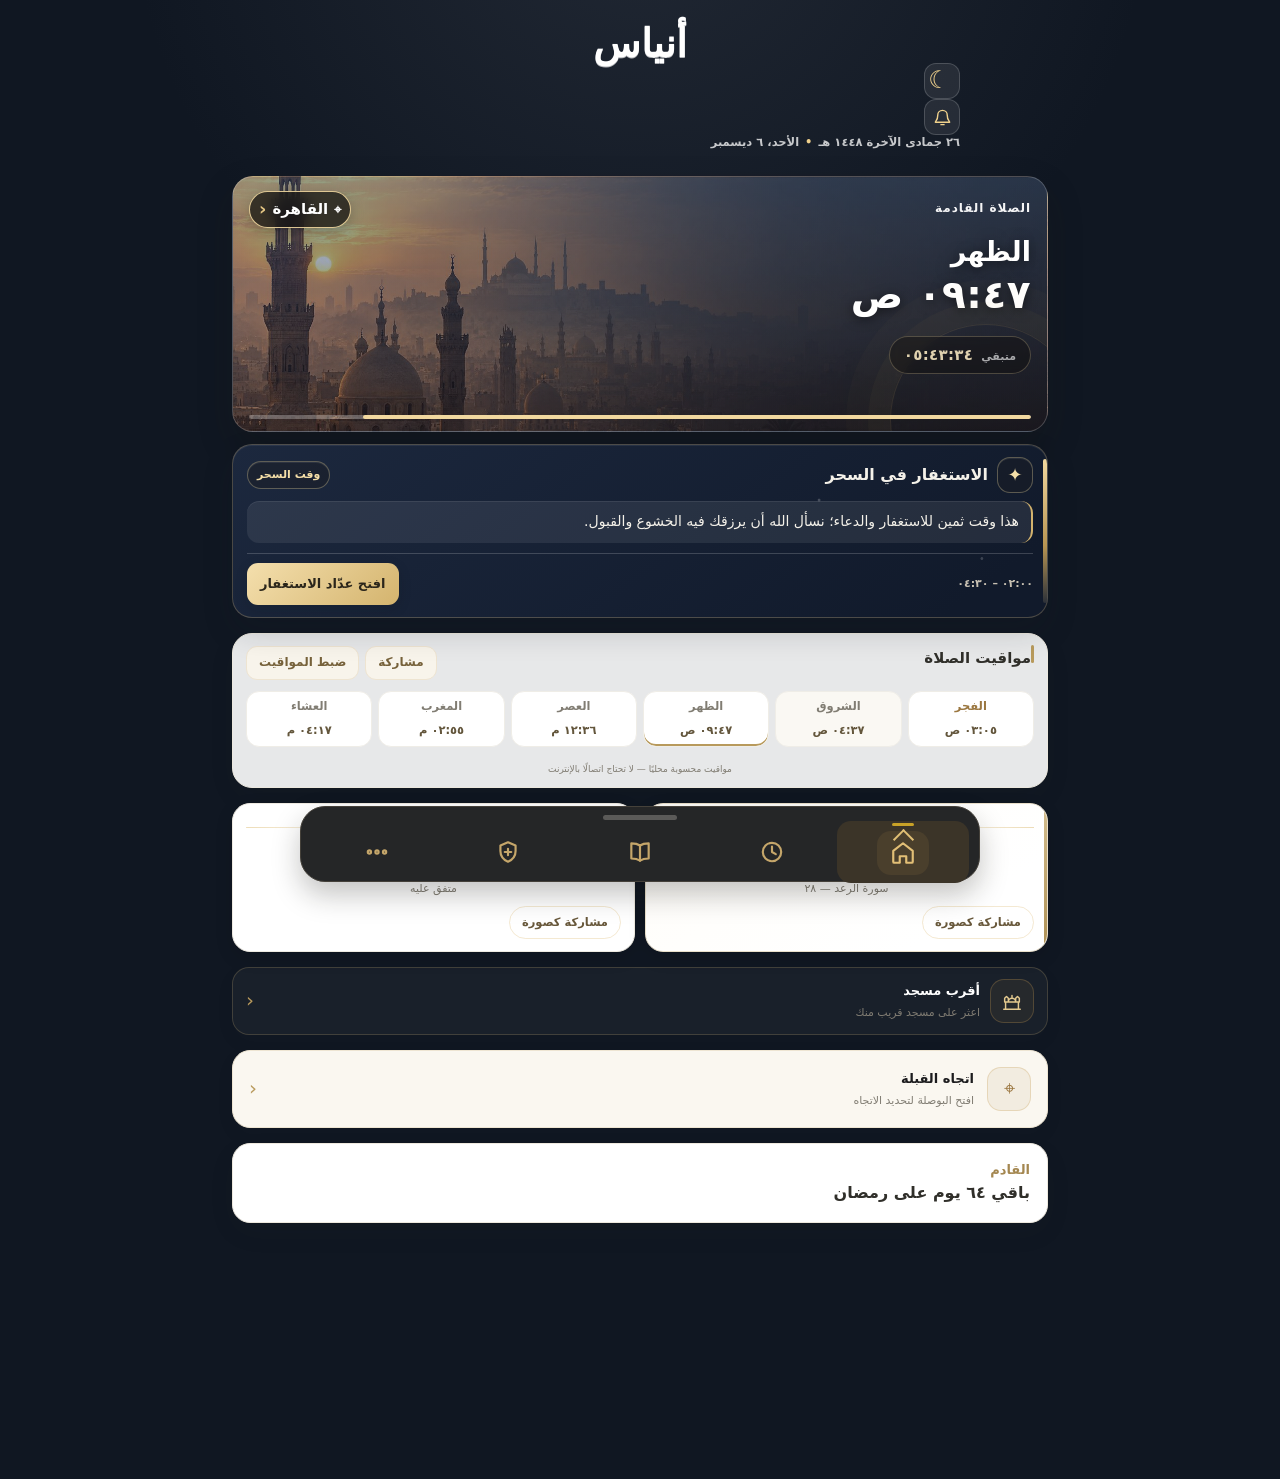
==== commit 09b58069: "v1.1.69: seven-section يوم المسلم with real completion flags (preview, unpushed)" ====
--- a/index.html
+++ b/index.html
@@ -63,7 +63,7 @@
 <link rel="stylesheet" href="css/privacy.css?v=20261008-1">
 <link rel="stylesheet" href="css/home-header.css?v=20261124-1">
 <link rel="stylesheet" href="css/home-polish.css?v=20261125-6">
-<link rel="stylesheet" href="css/muslim-day.css?v=20261126-20">
+<link rel="stylesheet" href="css/yawm.css?v=20261128-1">
 </head>
 <body>
 <a class="skip-link" href="#page-home">تجاوز إلى المحتوى الرئيسي</a>
@@ -2490,6 +2490,7 @@
 <script src="js/qibla.js?v=20261008-1"></script>
 <script src="js/app-enhancements.js?v=20261125-1"></script>
 <script src="js/daily-devotions.js?v=20261125-4"></script>
+<script src="js/yawm.js?v=20261128-1"></script>
 <script src="js/home-extras.js?v=20261124-1"></script>
 <script src="js/share-image.js?v=20261124-4"></script>
 <script src="js/quran.js?v=20261125-2"></script>
--- a/css/yawm.css
+++ b/css/yawm.css
@@ -0,0 +1,63 @@
+/* يوم المسلم: يستخدم متغيرات ألوان التطبيق (فاتح/داكن). بلا صور. */
+html body #page-tasks > :not(#yawmRoot) { display: none !important; }
+html body #page-tasks.active { display: block !important; padding: 0 0 130px !important; }
+.yw { padding: 14px 14px 0; display: flex; flex-direction: column; gap: 14px; color: var(--ink); }
+.yw h1, .yw h2, .yw p { margin: 0; }
+.yw-head { text-align: start; padding: 6px 4px 12px; background: none; border: 0; border-bottom: 1px solid var(--line); border-radius: 0; position: relative; }
+.yw-head::after { content: ""; position: absolute; inset-inline-start: 4px; bottom: -1px; width: 44px; height: 2px; border-radius: 2px; background: var(--gold); }
+.yw-greet { font-size: 12.5px; color: var(--gold-dark); font-weight: 700; letter-spacing: .2px; }
+.yw-head h1 { font-family: "Tajawal", system-ui, sans-serif; font-size: 26px; font-weight: 800; line-height: 1.3; color: var(--ink); margin-top: 2px !important; }
+.yw-dates { margin-top: 6px !important; display: flex; align-items: center; justify-content: flex-start; flex-wrap: wrap; gap: 10px; font-size: 12.5px; color: var(--muted); }
+.yw-dates i { width: 1px; height: 12px; border-radius: 0; background: var(--line); }
+.yw-dates span:empty, .yw-dates span:empty + i { display: none; }
+.yw-card { background: var(--surface); border: 1px solid var(--line); border-radius: 18px; padding: 14px 16px; box-shadow: var(--shadow); }
+.yw-h { font-size: 14px; font-weight: 800; color: var(--gold-dark); margin: 0 4px 10px !important; }
+.yw-h2, .yw-title h2 { font-size: 15px; font-weight: 800; color: var(--ink); }
+.yw-h2 { margin-bottom: 10px !important; }
+.yw-title { display: flex; align-items: center; justify-content: space-between; margin-bottom: 8px; }
+.yw-badge { font-size: 12px; font-weight: 800; color: var(--gold-dark); background: var(--gold-pale); border-radius: 99px; padding: 3px 11px; }
+.yw-next .yw-row { display: flex; align-items: center; justify-content: space-between; }
+.yw-next small { display: block; font-size: 12px; color: var(--muted); }
+.yw-next strong { font-size: 24px; color: var(--ink); }
+.yw-left { text-align: end; }
+.yw-left b { display: block; font-size: 18px; color: var(--ink); }
+.yw-left span { font-size: 14px; color: var(--gold-dark); font-variant-numeric: tabular-nums; }
+.yw-bar { height: 5px; border-radius: 3px; background: var(--line); overflow: hidden; margin: 12px 0 10px; }
+.yw-bar i { display: block; height: 100%; width: 0; border-radius: 3px; background: linear-gradient(90deg, var(--gold-light), var(--gold)); transition: width .6s; }
+.yw-link { background: none; border: 0; padding: 4px 0; font: inherit; font-size: 12.5px; color: var(--gold-dark); cursor: pointer; }
+.yw-item { display: flex; align-items: center; gap: 12px; width: 100%; padding: 11px 2px; background: none; border: 0; border-top: 1px solid var(--line); font: inherit; color: var(--ink); text-align: start; cursor: pointer; }
+#ywWird .yw-item:first-child, #ywTasks .yw-item:first-child { border-top: 0; }
+.yw-dot { flex: 0 0 22px; width: 22px; height: 22px; border-radius: 50%; border: 1.5px solid var(--gold); display: grid; place-items: center; font-size: 12px; color: var(--surface); }
+.yw-item.is-done .yw-dot { background: var(--gold); }
+.yw-txt { flex: 1; min-width: 0; display: flex; flex-direction: column; gap: 1px; }
+.yw-txt strong { font-size: 14.5px; font-weight: 700; }
+.yw-txt small { font-size: 11.5px; color: var(--muted); }
+.yw-go { color: var(--gold); font-size: 22px; line-height: 1; }
+.yw-chip { border: 1px solid var(--line); background: var(--gold-pale); color: var(--gold-dark); border-radius: 99px; padding: 4px 10px; font: inherit; font-size: 11.5px; font-weight: 700; cursor: pointer; }
+.yw-zad { margin-bottom: 10px; }
+.yw-zad small { display: block; font-size: 12px; font-weight: 800; color: var(--gold-dark); margin-bottom: 6px; }
+.yw-ztext { font-family: "Amiri", "Tajawal", serif; font-size: 20px; line-height: 2; color: var(--ink); }
+.yw-ztext.is-clamped { display: -webkit-box; -webkit-line-clamp: 3; -webkit-box-orient: vertical; overflow: hidden; }
+.yw-src { display: block; margin-top: 4px; font-size: 11.5px; color: var(--muted); }
+.yw-acts { display: flex; gap: 8px; margin-top: 10px; }
+.yw-acts button { flex: 1; padding: 7px 0; border-radius: 99px; border: 1px solid var(--line); background: var(--surface-soft); color: var(--gold-dark); font: inherit; font-size: 12.5px; font-weight: 700; cursor: pointer; }
+.yw-acts button[aria-pressed="true"] { background: var(--gold-pale); border-color: var(--gold); }
+.yw-tl { list-style: none; margin: 0; padding: 0; display: grid; grid-template-columns: repeat(5, 1fr); gap: 4px; }
+.yw-tl li { display: flex; flex-direction: column; align-items: center; gap: 4px; position: relative; color: var(--muted); }
+.yw-tl li i { width: 12px; height: 12px; border-radius: 50%; background: var(--line); border: 2px solid var(--surface); box-shadow: 0 0 0 1px var(--line); }
+.yw-tl li strong { font-size: 13px; font-weight: 700; color: var(--ink); }
+.yw-tl li small { font-size: 11px; font-variant-numeric: tabular-nums; }
+.yw-tl li.is-past { opacity: .5; }
+.yw-tl li.is-now i { background: var(--gold); box-shadow: 0 0 0 2px var(--gold-pale), 0 0 0 3px var(--gold); }
+.yw-tl li.is-now strong, .yw-tl li.is-now small { color: var(--gold-dark); font-weight: 800; }
+.yw-sleep p { font-size: 13.5px; color: var(--muted); margin-bottom: 12px !important; }
+.yw-btn { width: 100%; padding: 10px; border-radius: 14px; border: 1px solid var(--gold); background: var(--gold-pale); color: var(--gold-dark); font: inherit; font-size: 14px; font-weight: 800; cursor: pointer; }
+.yw-badge { direction: rtl; unicode-bidi: isolate; }
+.yw-tl li.is-past { opacity: .75; }
+.yw-tl li small, .yw-tl li { color: var(--muted); }
+html[data-theme="dark"] .yw-tl li strong { color: #e8dcc4; }
+html[data-theme="dark"] .yw-tl li small { color: #bfae8a; }
+html[data-theme="dark"] .yw-tl li.is-past strong { color: #cbbd9c; }
+html[data-theme="dark"] .yw-tl li.is-now strong, html[data-theme="dark"] .yw-tl li.is-now small { color: var(--gold); }
+/* الوضع الفاتح مع مشهد الليل: خلفية فاتحة متسقة خلف يوم المسلم */
+:root[data-theme="light"][data-time-scene="night"] body:has(#page-tasks.active) { background: var(--page) !important; }
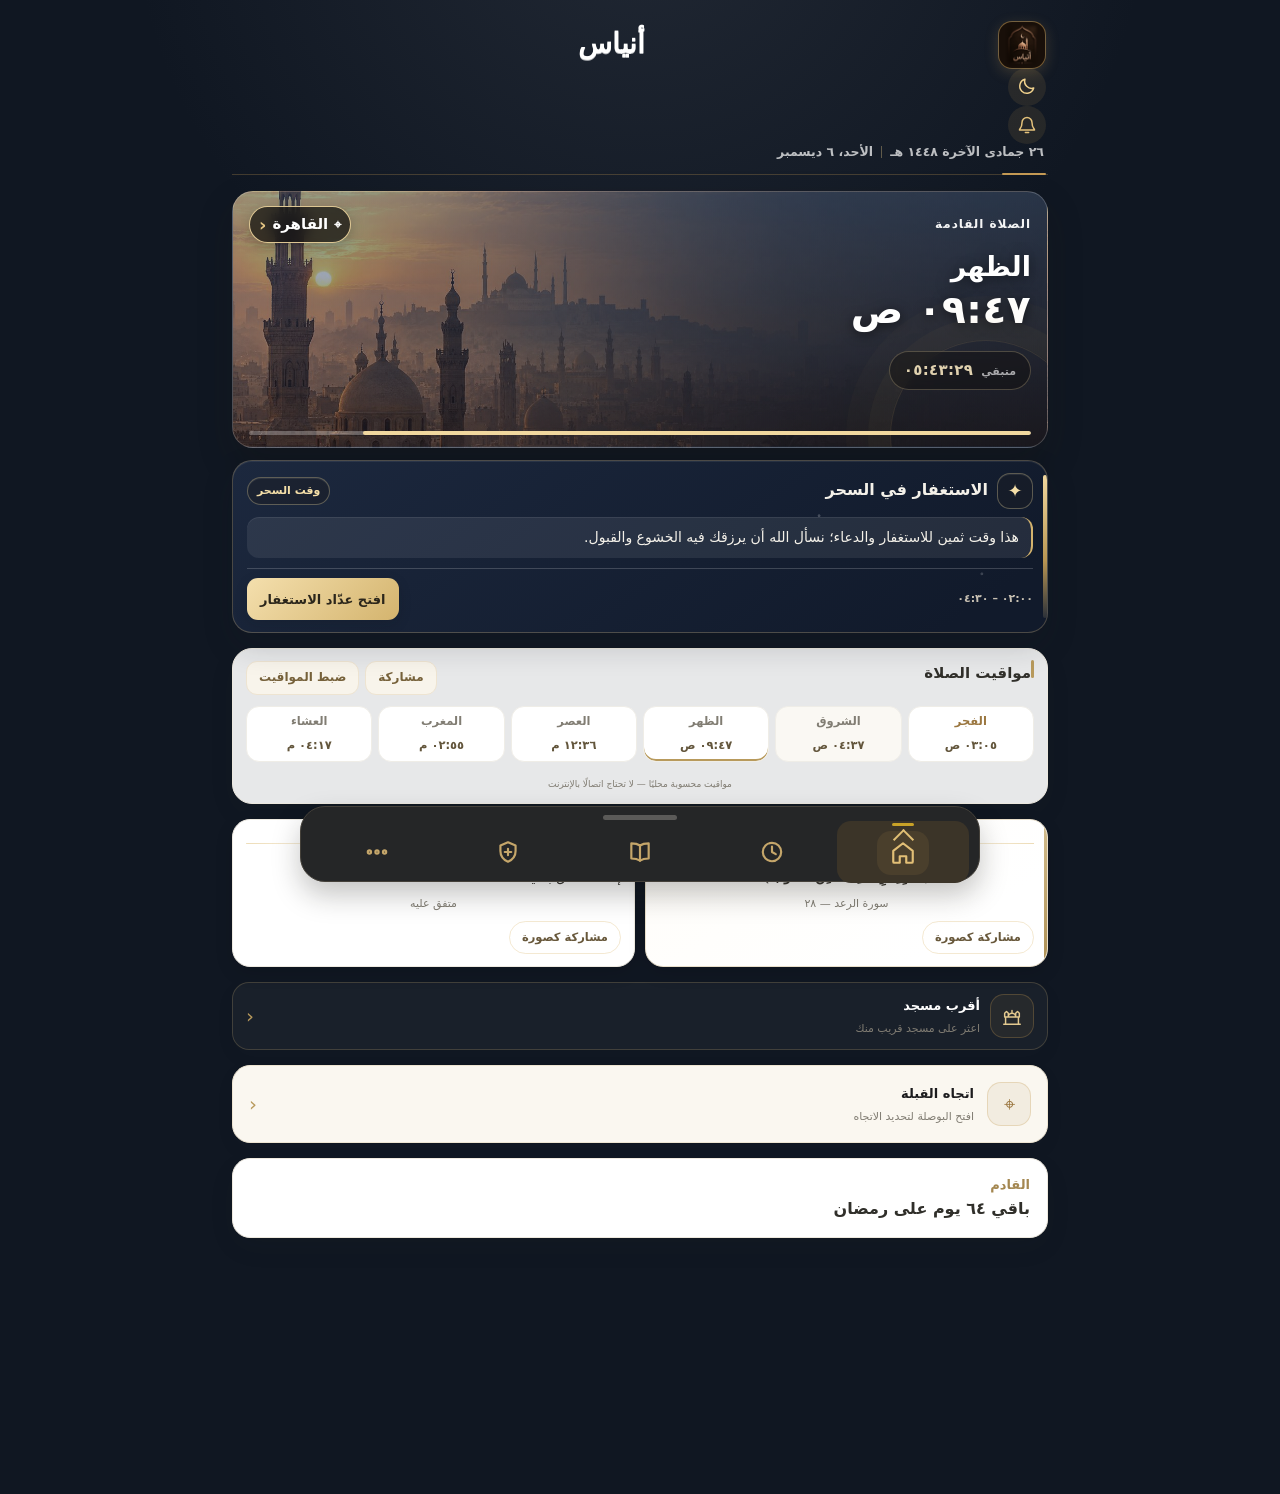
==== commit 34c250d5: "v1.1.70: ترويسة الرئيسية" ====
--- a/index.html
+++ b/index.html
@@ -61,7 +61,7 @@
 <link rel="stylesheet" href="css/welcome.css?v=20261124-2">
 <link rel="stylesheet" href="css/quran.css?v=20261125-1">
 <link rel="stylesheet" href="css/privacy.css?v=20261008-1">
-<link rel="stylesheet" href="css/home-header.css?v=20261124-1">
+<link rel="stylesheet" href="css/home-header.css?v=20261128-2">
 <link rel="stylesheet" href="css/home-polish.css?v=20261125-6">
 <link rel="stylesheet" href="css/yawm.css?v=20261128-1">
 </head>
--- a/css/quran.css
+++ b/css/quran.css
@@ -285,3 +285,7 @@
   #page-quran .quran-text { font-size: var(--quran-fs, 23px); line-height: 2.05; }
   #page-quran:not(.quran-plain) .quran-pills { margin-top: 18px; }
 }
+.quran-read-confirm { display: block; margin: 12px auto 22px; padding: 7px 18px; border-radius: 99px; border: 1px solid var(--gold, #c49a55); background: transparent; color: var(--gold-dark, #8a6a2e); font: inherit; font-size: 13px; font-weight: 700; cursor: pointer; }
+.quran-read-confirm[aria-pressed="true"] { background: var(--gold-pale, #f3e8cf); }
+:root[data-theme="dark"] .quran-read-confirm { color: #e3bf84; border-color: rgba(214,176,112,.45); }
+:root[data-theme="dark"] .quran-read-confirm[aria-pressed="true"] { background: rgba(214,176,112,.16); }
--- a/css/home-header.css
+++ b/css/home-header.css
@@ -48,3 +48,107 @@
 @media (max-width: 390px) {
   :root #page-home .main-header { padding: 8px 12px 8px 8px; border-radius: 18px; }
 }
+
+/* v1.1.70: ترويسة مسطّحة وهادئة بدل البطاقة الثقيلة. نفس الألوان، بخط فاصل رفيع ولمسة ذهبية قصيرة. */
+html:root body #page-home .main-header {
+  background: none !important;
+  border: 0 !important;
+  border-bottom: 1px solid rgba(196, 154, 85, .28) !important;
+  border-radius: 0 !important;
+  box-shadow: none !important;
+  backdrop-filter: none !important;
+  margin: 0 0 16px !important;
+  padding: 4px 2px 12px !important;
+  position: relative;
+}
+html:root body #page-home .main-header::after {
+  display: block !important;
+  content: "";
+  position: absolute;
+  inset-block-end: -1px;
+  inset-inline-start: 2px;
+  width: 44px;
+  height: 2px;
+  border-radius: 2px;
+  background: #c49a55;
+  opacity: 1;
+  inset-inline-end: auto;
+  top: auto;
+}
+html:root body #page-home .home-brand { font-size: 26px; font-weight: 800; letter-spacing: 0; }
+html:root body #page-home .date-line { font-size: 12.5px; gap: 8px; }
+html:root body #page-home .date-line .date-separator { display: inline-block; width: 1px; height: 12px; overflow: hidden; font-size: 0; background: currentColor; opacity: .35; }
+html:root body #page-home .theme-toggle,
+html:root body #page-home .notification-bell-button {
+  width: 38px; height: 38px; border-radius: 50%;
+  background: transparent !important;
+  border: 1px solid rgba(196, 154, 85, .38) !important;
+  box-shadow: none !important;
+}
+html:root body #page-home .main-header::before { display: none !important; }
+html:root body #page-home .main-header { overflow: visible !important; }
+html:root[data-theme="light"]:not([data-time-scene="night"]) body #page-home .home-brand { color: var(--ink) !important; }
+html:root[data-theme="light"]:not([data-time-scene="night"]) body #page-home .date-line { color: var(--muted) !important; }
+html:root[data-theme="light"]:not([data-time-scene="night"]) body #page-home :is(.theme-toggle,.notification-bell-button) { color: var(--gold-dark) !important; }
+html:root:is([data-theme="dark"],[data-time-scene="night"]) body #page-home .home-brand { color: #fff !important; }
+html:root:is([data-theme="dark"],[data-time-scene="night"]) body #page-home .date-line { color: rgba(255,255,255,.72) !important; }
+
+/* هوية أنياس في البداية: شعار التطبيق بإطار ذهبي بجانب الاسم والتاريخ. */
+html:root body #page-home .main-header { padding: 6px 2px 14px !important; row-gap: 2px !important; }
+html:root body #page-home .home-brand,
+html:root body #page-home .date-line { padding-inline-start: 58px; }
+html:root body #page-home .home-brand { position: relative; font-size: 28px !important; line-height: 1.2; }
+html:root body #page-home .home-brand::before {
+  content: "";
+  position: absolute;
+  inset-inline-start: 0;
+  top: 2px;
+  width: 46px;
+  height: 46px;
+  border-radius: 14px;
+  background: url("../assets/icons/icon-192.png") center / cover no-repeat;
+  border: 1px solid rgba(196, 154, 85, .55);
+  box-shadow: 0 4px 14px rgba(196, 154, 85, .22);
+}
+html:root body #page-home .main-header {
+  grid-template-areas: "brand toggle bell" "date date date" !important;
+  row-gap: 10px !important;
+}
+html:root body #page-home .home-brand { min-height: 48px; display: flex; align-items: center; }
+html:root body #page-home .home-brand::before { top: 1px; }
+html:root body #page-home .date-line { grid-column: 1 / -1; padding-inline-start: 2px; white-space: nowrap; font-size: 12.5px; }
+
+/* أزرار الوضع والتنبيهات: أيقونات صغيرة بسيطة بلا إطار ثقيل. */
+html:root body #page-home .theme-toggle,
+html:root body #page-home .notification-bell-button {
+  width: 34px; height: 34px; border-radius: 50%;
+  border: 0 !important;
+  background: rgba(196, 154, 85, .12) !important;
+}
+html:root body #page-home #themeToggleIcon { width: 22px; height: 22px; font-size: 18px; line-height: 22px; }
+html:root body #page-home .notification-bell-icon { width: 17px; height: 17px; }
+
+/* v1.1.70: إزالة حلقات الزينة القديمة خلف الترويسة، وأيقونات الوضع والتنبيه بهندسة واحدة وتوسيط حقيقي. */
+html:root body #page-home .main-header::after { box-shadow: none !important; border: 0 !important; }
+html:root body #page-home .theme-toggle,
+html:root body #page-home .notification-bell-button {
+  position: relative; width: 38px; height: 38px; padding: 0;
+  display: grid !important; place-items: center;
+}
+html:root body #page-home #themeToggleIcon {
+  display: block; width: 20px; height: 20px; padding: 0; margin: 0;
+  font-size: 0 !important; line-height: 0; overflow: hidden;
+  position: absolute; inset: 0; margin: auto !important;
+  background-color: currentColor;
+  -webkit-mask: var(--ico) center / 20px 20px no-repeat; mask: var(--ico) center / 20px 20px no-repeat;
+  --ico: url("data:image/svg+xml,%3Csvg xmlns='http://www.w3.org/2000/svg' viewBox='0 0 24 24' fill='none' stroke='black' stroke-width='1.8' stroke-linecap='round' stroke-linejoin='round'%3E%3Cpath d='M20 14.5A8.5 8.5 0 0 1 9.5 4a8.5 8.5 0 1 0 10.5 10.5z'/%3E%3C/svg%3E");
+}
+html:root[data-theme="dark"] body #page-home #themeToggleIcon {
+  --ico: url("data:image/svg+xml,%3Csvg xmlns='http://www.w3.org/2000/svg' viewBox='0 0 24 24' fill='none' stroke='black' stroke-width='1.8' stroke-linecap='round' stroke-linejoin='round'%3E%3Ccircle cx='12' cy='12' r='4'/%3E%3Cpath d='M12 2.5v2.2M12 19.3v2.2M2.5 12h2.2M19.3 12h2.2M5.3 5.3l1.6 1.6M17.1 17.1l1.6 1.6M18.7 5.3l-1.6 1.6M6.9 17.1l-1.6 1.6'/%3E%3C/svg%3E");
+}
+html:root body #page-home .theme-toggle { color: var(--gold-dark); }
+html:root[data-theme="dark"] body #page-home .theme-toggle, html:root[data-time-scene="night"] body #page-home .theme-toggle { color: #e4c27b; }
+html:root body #page-home .notification-bell-icon { width: 20px; height: 20px; stroke-width: 1.8; }
+html:root body #page-home .notification-bell-icon { stroke: currentColor !important; fill: none; }
+html:root[data-theme="light"]:not([data-time-scene="night"]) body #page-home .notification-bell-button { color: var(--gold-dark) !important; }
+html:root:is([data-theme="dark"],[data-time-scene="night"]) body #page-home .notification-bell-button { color: #e4c27b !important; }
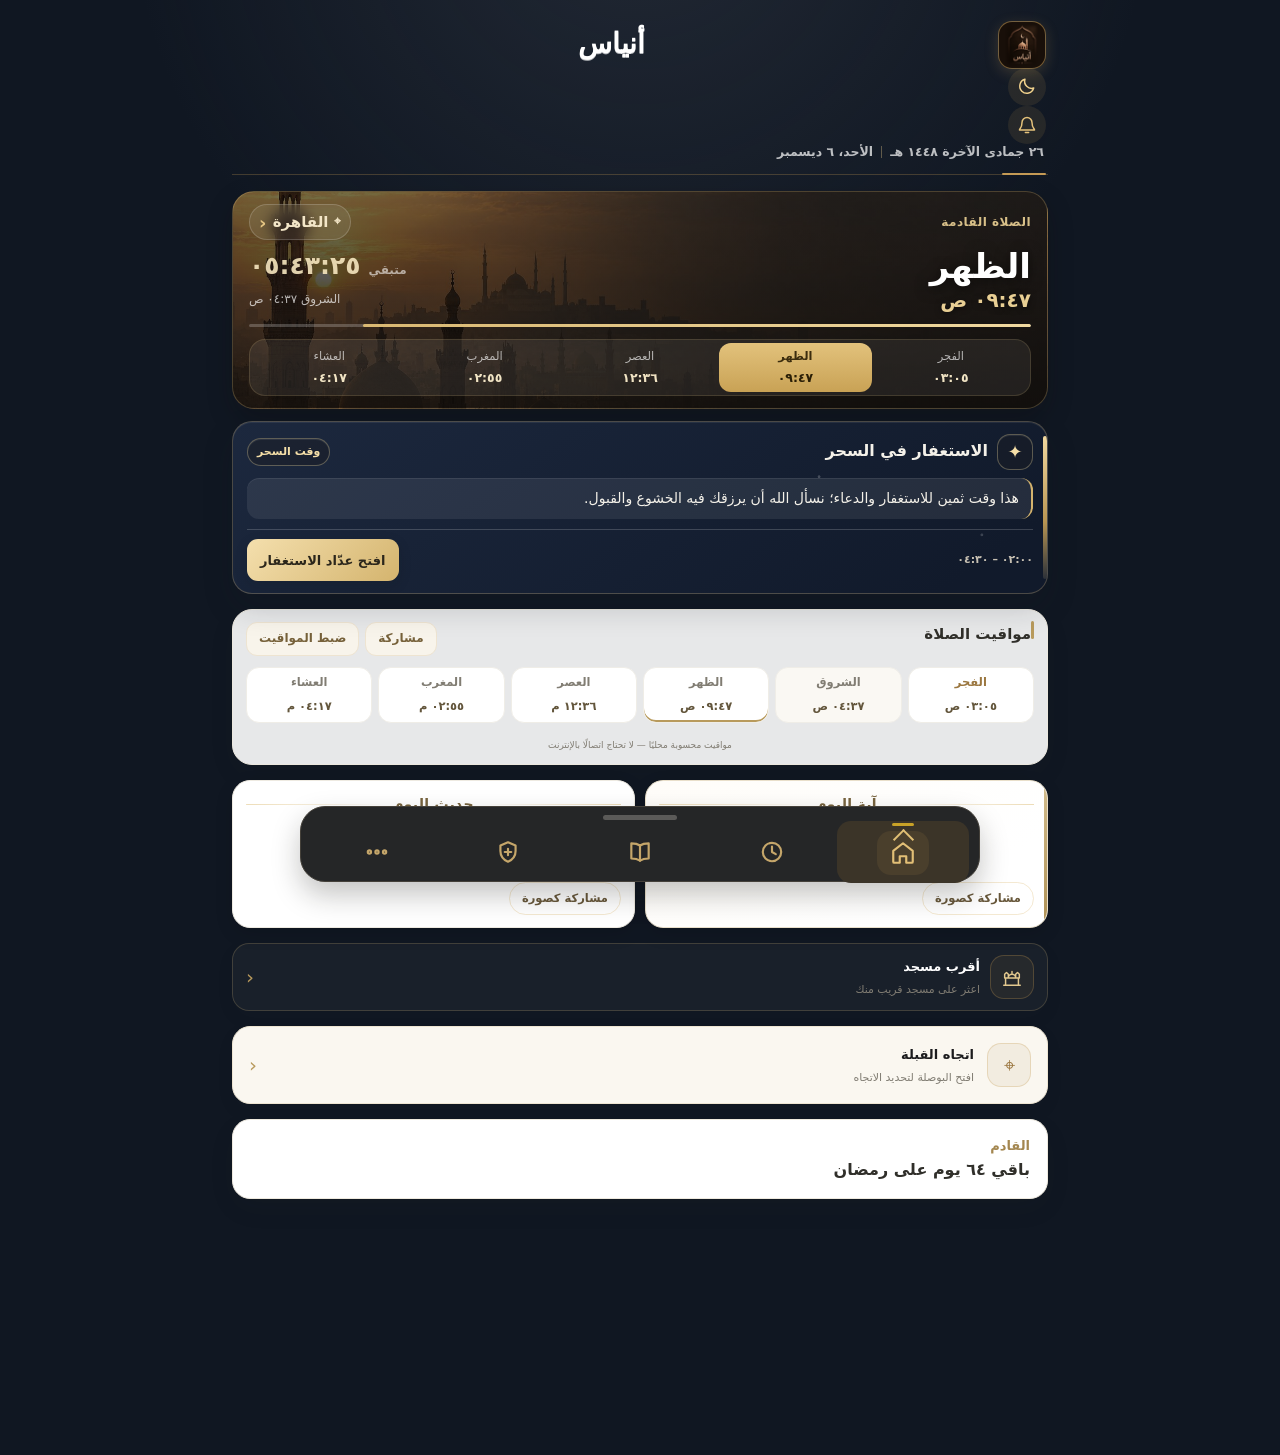
==== commit a2591962: "Merge v1.1.71: next-prayer hero" ====
--- a/index.html
+++ b/index.html
@@ -63,6 +63,7 @@
 <link rel="stylesheet" href="css/privacy.css?v=20261008-1">
 <link rel="stylesheet" href="css/home-header.css?v=20261128-2">
 <link rel="stylesheet" href="css/home-polish.css?v=20261125-6">
+<link rel="stylesheet" href="css/home-hero.css?v=20261128-3">
 <link rel="stylesheet" href="css/yawm.css?v=20261128-1">
 </head>
 <body>
@@ -2496,6 +2497,7 @@
 <script src="js/quran.js?v=20261125-2"></script>
 <script src="js/app.js?v=20261125-3"></script>
 <script src="js/about.js?v=20261002-2"></script>
+<script src="js/home-hero.js?v=20261128-3"></script>
 <script>
   if ("serviceWorker" in navigator && window.isSecureContext) {
     window.addEventListener("load", () => navigator.serviceWorker.register("./sw.js").catch(error => console.info("Service Worker غير متاح:", error.message)));
--- a/css/home-hero.css
+++ b/css/home-hero.css
@@ -0,0 +1,59 @@
+/* بطاقة الصلاة القادمة في الرئيسية: أقصر، صورة المسجد خافتة في الخلفية،
+   اسم الصلاة ووقتها في سطر واحد، والعدّ التنازلي بأرقام ثابتة العرض تحتهما. */
+html:root[data-theme][data-home-scene] body #page-home .next-prayer,
+html:root[data-theme] body #page-home .next-prayer {
+  display: grid !important;
+  grid-template-columns: minmax(0, 1fr) auto;
+  grid-template-areas: "meta meta" "name count" "time sun" "note note" "bar bar" "strip strip";
+  align-items: baseline;
+  column-gap: 12px; row-gap: 2px;
+  min-height: 0 !important;
+  padding: 12px 16px 12px !important;
+  border-radius: 22px !important;
+  border: 1px solid rgba(229, 198, 132, .26) !important;
+  background-image: linear-gradient(180deg, rgba(16, 13, 10, .58), rgba(16, 13, 10, .88)), url("../assets/prayer-hero.jpg") !important;
+  background-position: center 40% !important;
+  box-shadow: 0 10px 26px rgba(20, 15, 8, .22) !important;
+}
+html:root body #page-home .next-prayer::after { display: none !important; }
+html:root body #page-home .next-prayer .prayer-hero-meta { grid-area: meta; align-items: center; margin: 0 0 4px; }
+html:root body #page-home .next-prayer .next-label { font-size: 12px; font-weight: 700; letter-spacing: .04em; color: #e3c98f !important; }
+html:root body #page-home .next-prayer .prayer-city-chip {
+  font-size: 12px; padding: 4px 10px; gap: 5px;
+  background: rgba(255, 255, 255, .08) !important; border-color: rgba(255, 255, 255, .18) !important; box-shadow: none !important;
+}
+html:root body #page-home .next-prayer .prayer-name { grid-area: name; margin: 0; font-size: 34px !important; font-weight: 800; line-height: 1.15; align-self: end; }
+html:root body #page-home .next-prayer .prayer-time { grid-area: time; align-self: start; margin: 0; font-size: 20px !important; font-weight: 700; color: #e9cf94 !important; letter-spacing: 0; text-shadow: none; }
+html:root body #page-home .next-prayer .countdown {
+  grid-area: count; align-self: center; justify-self: end;
+  display: flex; flex-direction: row-reverse; align-items: baseline; gap: 8px;
+  margin: 0; padding: 0;
+  border: 0; border-radius: 0; background: none;
+  -webkit-backdrop-filter: none; backdrop-filter: none;
+  font-size: 25px !important; font-weight: 800; letter-spacing: 0; line-height: 1.15; direction: ltr;
+  font-variant-numeric: tabular-nums; color: #f6e6bf !important;
+}
+html:root body #page-home .next-prayer .countdown::before { font-size: 12px; color: rgba(255, 255, 255, .66); }
+html:root body #page-home .next-prayer .prayer-state-note { grid-area: note; }
+html:root body #page-home .next-prayer .prayer-state-note:empty { display: none; }
+html:root body #page-home .next-prayer .prayer-progress { grid-area: bar; height: 3px; margin-top: 8px; background: rgba(255, 255, 255, .22) !important; }
+html:root body #page-home .next-prayer .prayer-progress-bar { background: linear-gradient(90deg, #d9b872, #f0d9a0) !important; }
+html:root[data-theme] body #page-home .next-prayer .prayer-city-chip, html:root[data-theme] body #page-home .next-prayer .prayer-city-chip * { color: #f3e6c8 !important; text-shadow: none !important; }
+html:root body #page-home .next-prayer .prayer-time { text-shadow: 0 1px 6px rgba(0,0,0,.5) !important; }
+html:root body #page-home .next-prayer .hero-strip { grid-area: strip; display: grid; grid-template-columns: repeat(5, 1fr); gap: 3px; margin-top: 10px; padding: 3px; border-radius: 16px; background: rgba(255,255,255,.07); border: 1px solid rgba(229,198,132,.16); }
+html:root body #page-home .next-prayer .hero-strip-item { display: flex; flex-direction: column; align-items: center; gap: 2px; padding: 4px 0 3px; border-radius: 12px; font-size: 11.5px; color: rgba(255,255,255,.66); }
+html:root body #page-home .next-prayer .hero-strip-item b { font-size: 12.5px; font-weight: 700; color: #f1e4c4; font-variant-numeric: tabular-nums; direction: ltr; }
+html:root body #page-home .next-prayer .hero-strip-item.is-next { background: linear-gradient(180deg, #e2c27c, #c9a255); color: #3b2c0e; font-weight: 700; }
+html:root body #page-home .next-prayer .hero-strip-item.is-next b { color: #2a1e06; }
+html:root body #page-home .next-prayer .countdown::before { direction: rtl; }
+html:root body #page-home .next-prayer .hero-sunrise { grid-area: sun; justify-self: end; align-self: center; font-size: 12px; color: rgba(255,255,255,.7); direction: rtl; }
+html:root body #page-home .next-prayer .hero-sunrise:empty { display: none; }
+html:root body #page-home .next-prayer .hero-strip-item { border: 0; background: transparent; font-family: inherit; cursor: pointer; -webkit-tap-highlight-color: transparent; }
+html:root body #page-home .next-prayer .hero-strip-item.is-next { background: linear-gradient(180deg, #e2c27c, #c9a255); }
+html:root body #page-home .next-prayer .hero-pop { position: absolute; z-index: 5; top: 12px; left: 16px; right: 16px; padding: 12px 14px 14px; border-radius: 16px; background: rgba(20,16,11,.94); border: 1px solid rgba(229,198,132,.4); box-shadow: 0 10px 24px rgba(0,0,0,.4); }
+html:root body #page-home .next-prayer .hero-pop[hidden] { display: none; }
+html:root body #page-home .next-prayer .hero-pop-head { display: flex; align-items: center; gap: 12px; }
+html:root body #page-home .next-prayer .hero-pop-head b { font-size: 22px; color: #fff; }
+html:root body #page-home .next-prayer .hero-pop-head span { font-size: 18px; font-weight: 700; color: #e9cf94; margin-inline-end: auto; }
+html:root body #page-home .next-prayer .hero-pop-x { width: 30px; height: 30px; border-radius: 50%; border: 1px solid rgba(229,198,132,.35); background: rgba(255,255,255,.06); color: #f3e6c8; font-size: 18px; line-height: 1; padding: 0; }
+html:root body #page-home .next-prayer .hero-pop-rel { margin-top: 6px; font-size: 14px; color: rgba(255,255,255,.82); }
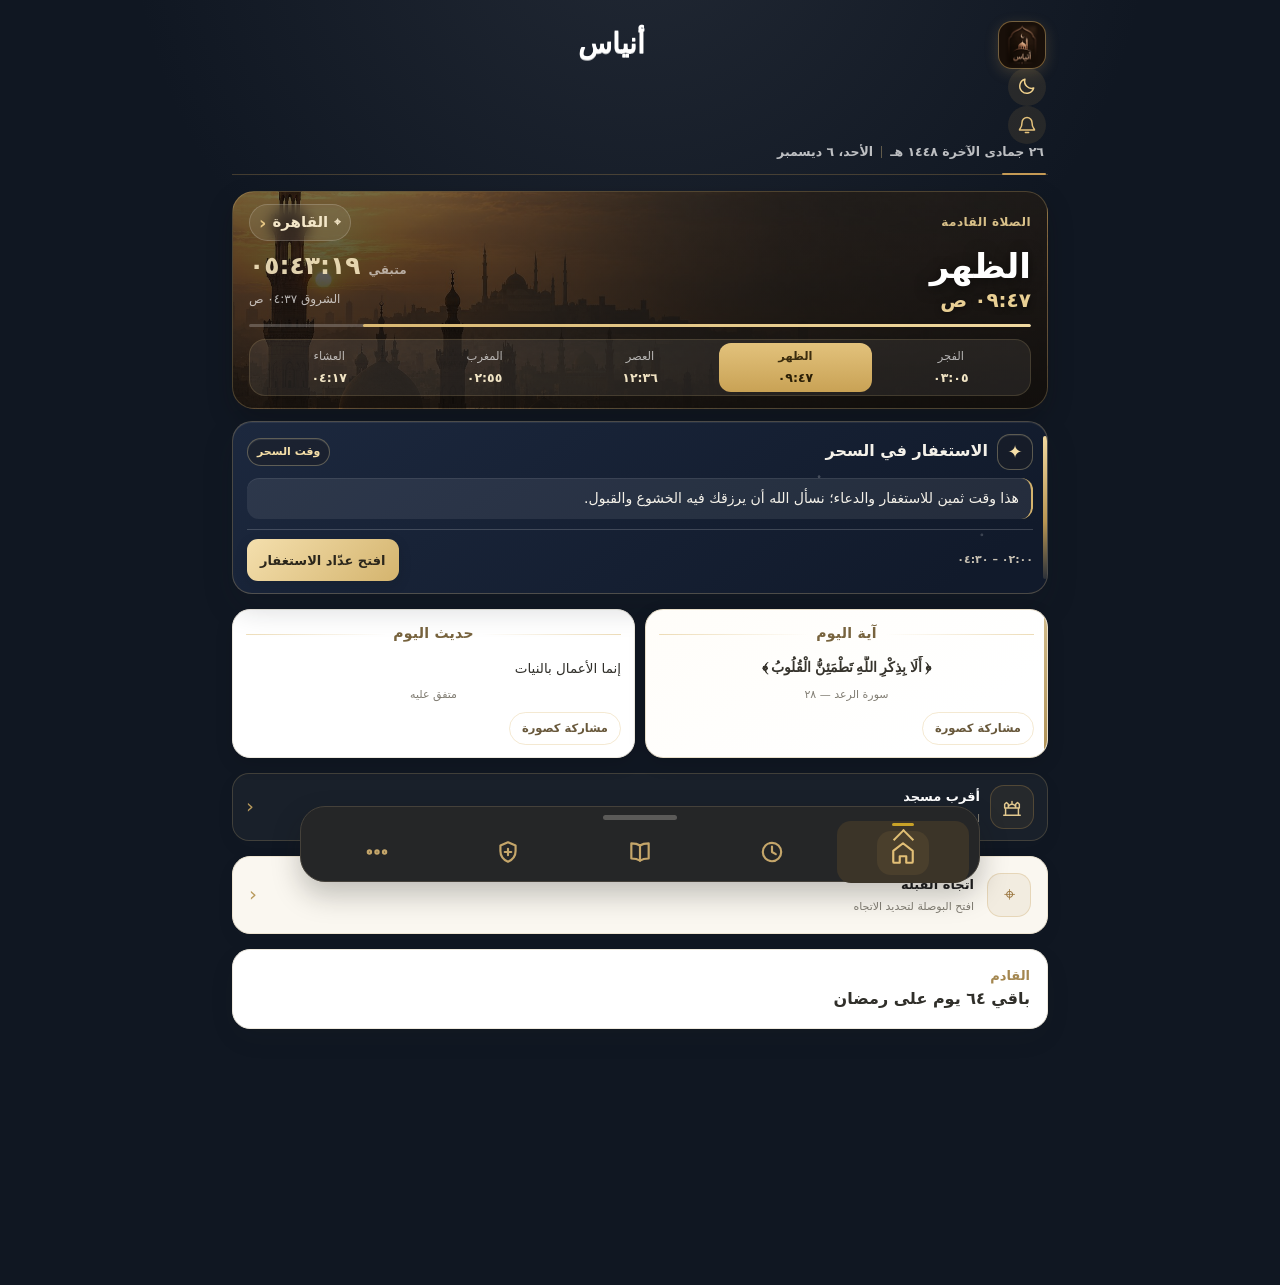
==== commit 1501446c: "Merge v1.1.72: hide prayer-times section" ====
--- a/index.html
+++ b/index.html
@@ -63,7 +63,7 @@
 <link rel="stylesheet" href="css/privacy.css?v=20261008-1">
 <link rel="stylesheet" href="css/home-header.css?v=20261128-2">
 <link rel="stylesheet" href="css/home-polish.css?v=20261125-6">
-<link rel="stylesheet" href="css/home-hero.css?v=20261128-3">
+<link rel="stylesheet" href="css/home-hero.css?v=20261128-4">
 <link rel="stylesheet" href="css/yawm.css?v=20261128-1">
 </head>
 <body>
--- a/css/home-hero.css
+++ b/css/home-hero.css
@@ -57,3 +57,6 @@
 html:root body #page-home .next-prayer .hero-pop-head span { font-size: 18px; font-weight: 700; color: #e9cf94; margin-inline-end: auto; }
 html:root body #page-home .next-prayer .hero-pop-x { width: 30px; height: 30px; border-radius: 50%; border: 1px solid rgba(229,198,132,.35); background: rgba(255,255,255,.06); color: #f3e6c8; font-size: 18px; line-height: 1; padding: 0; }
 html:root body #page-home .next-prayer .hero-pop-rel { margin-top: 6px; font-size: 14px; color: rgba(255,255,255,.82); }
+
+/* قسم مواقيت الصلاة أسفل بطاقة الأذكار مخفي بطلب المستخدم؛ المواقيت في بطاقة الصلاة أعلى الصفحة. العناصر باقية لأن منطق المواقيت يقرأ منها. */
+html:root body #page-home .prayer-section { display: none !important; }
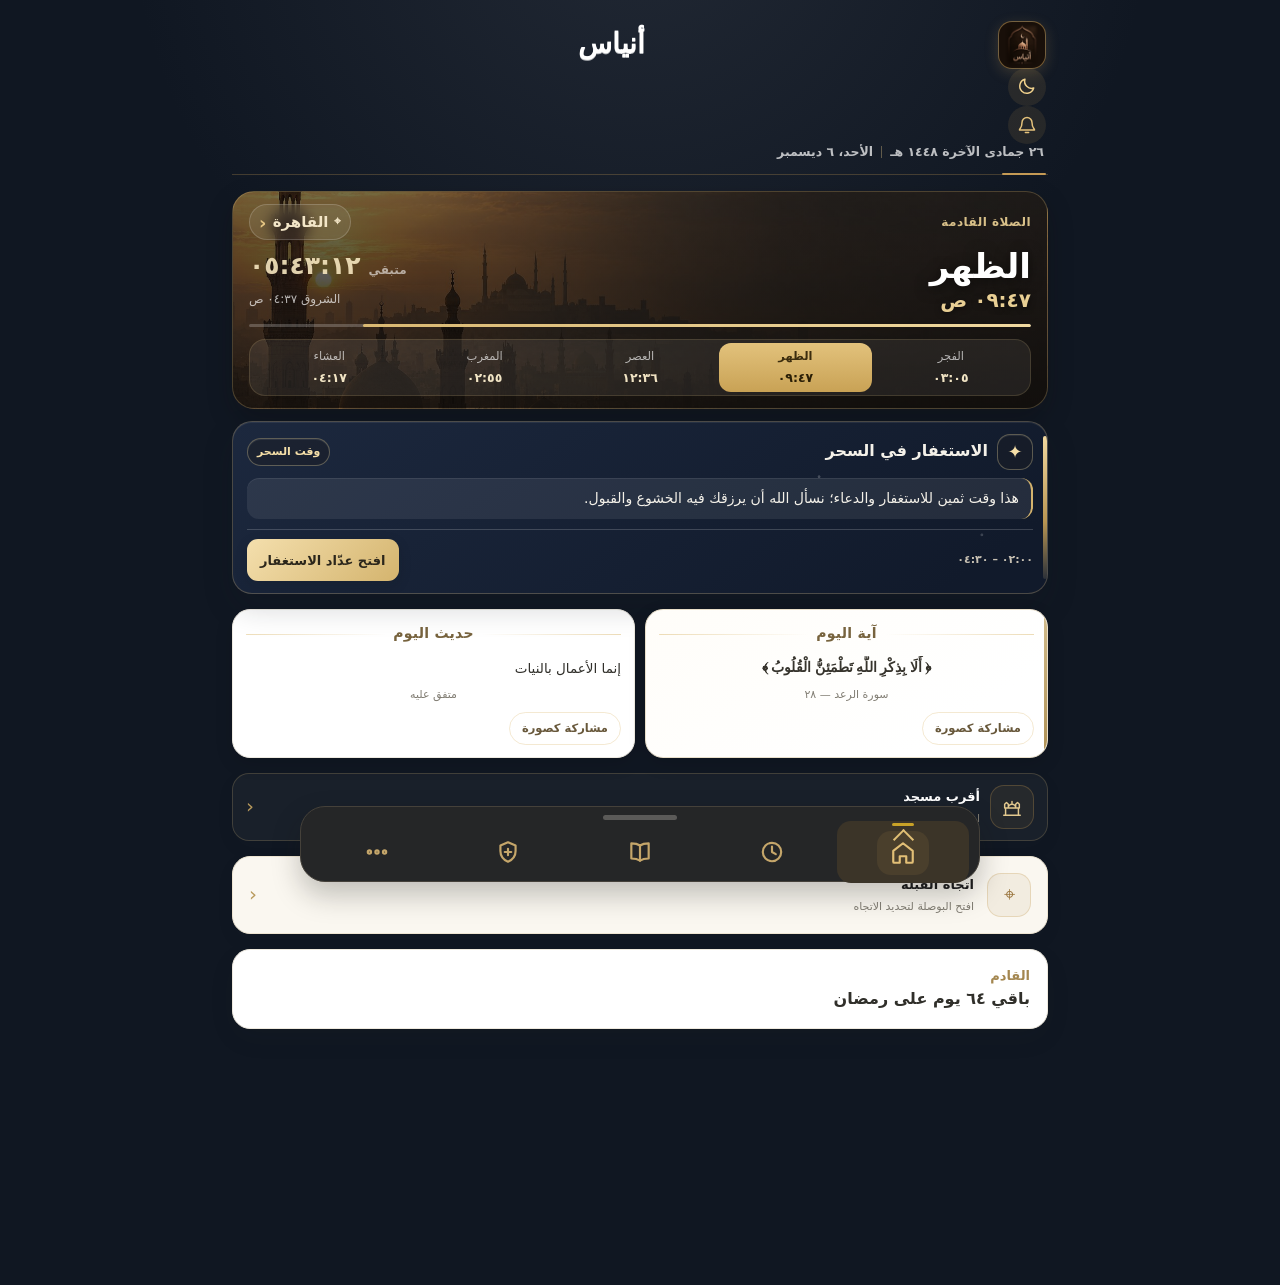
==== commit be43cad5: "Merge v1.1.73: share/adjust in Yawm" ====
--- a/index.html
+++ b/index.html
@@ -64,7 +64,7 @@
 <link rel="stylesheet" href="css/home-header.css?v=20261128-2">
 <link rel="stylesheet" href="css/home-polish.css?v=20261125-6">
 <link rel="stylesheet" href="css/home-hero.css?v=20261128-4">
-<link rel="stylesheet" href="css/yawm.css?v=20261128-1">
+<link rel="stylesheet" href="css/yawm.css?v=20261128-2">
 </head>
 <body>
 <a class="skip-link" href="#page-home">تجاوز إلى المحتوى الرئيسي</a>
@@ -2491,7 +2491,7 @@
 <script src="js/qibla.js?v=20261008-1"></script>
 <script src="js/app-enhancements.js?v=20261125-1"></script>
 <script src="js/daily-devotions.js?v=20261125-4"></script>
-<script src="js/yawm.js?v=20261128-1"></script>
+<script src="js/yawm.js?v=20261128-2"></script>
 <script src="js/home-extras.js?v=20261124-1"></script>
 <script src="js/share-image.js?v=20261124-4"></script>
 <script src="js/quran.js?v=20261125-2"></script>
--- a/css/yawm.css
+++ b/css/yawm.css
@@ -61,3 +61,5 @@
 html[data-theme="dark"] .yw-tl li.is-now strong, html[data-theme="dark"] .yw-tl li.is-now small { color: var(--gold); }
 /* الوضع الفاتح مع مشهد الليل: خلفية فاتحة متسقة خلف يوم المسلم */
 :root[data-theme="light"][data-time-scene="night"] body:has(#page-tasks.active) { background: var(--page) !important; }
+.yw-links { display: flex; flex-wrap: wrap; gap: 4px 16px; margin-top: 2px; }
+.yw-note { margin: 4px 0 0; font-size: 12px; color: var(--gold-dark); }
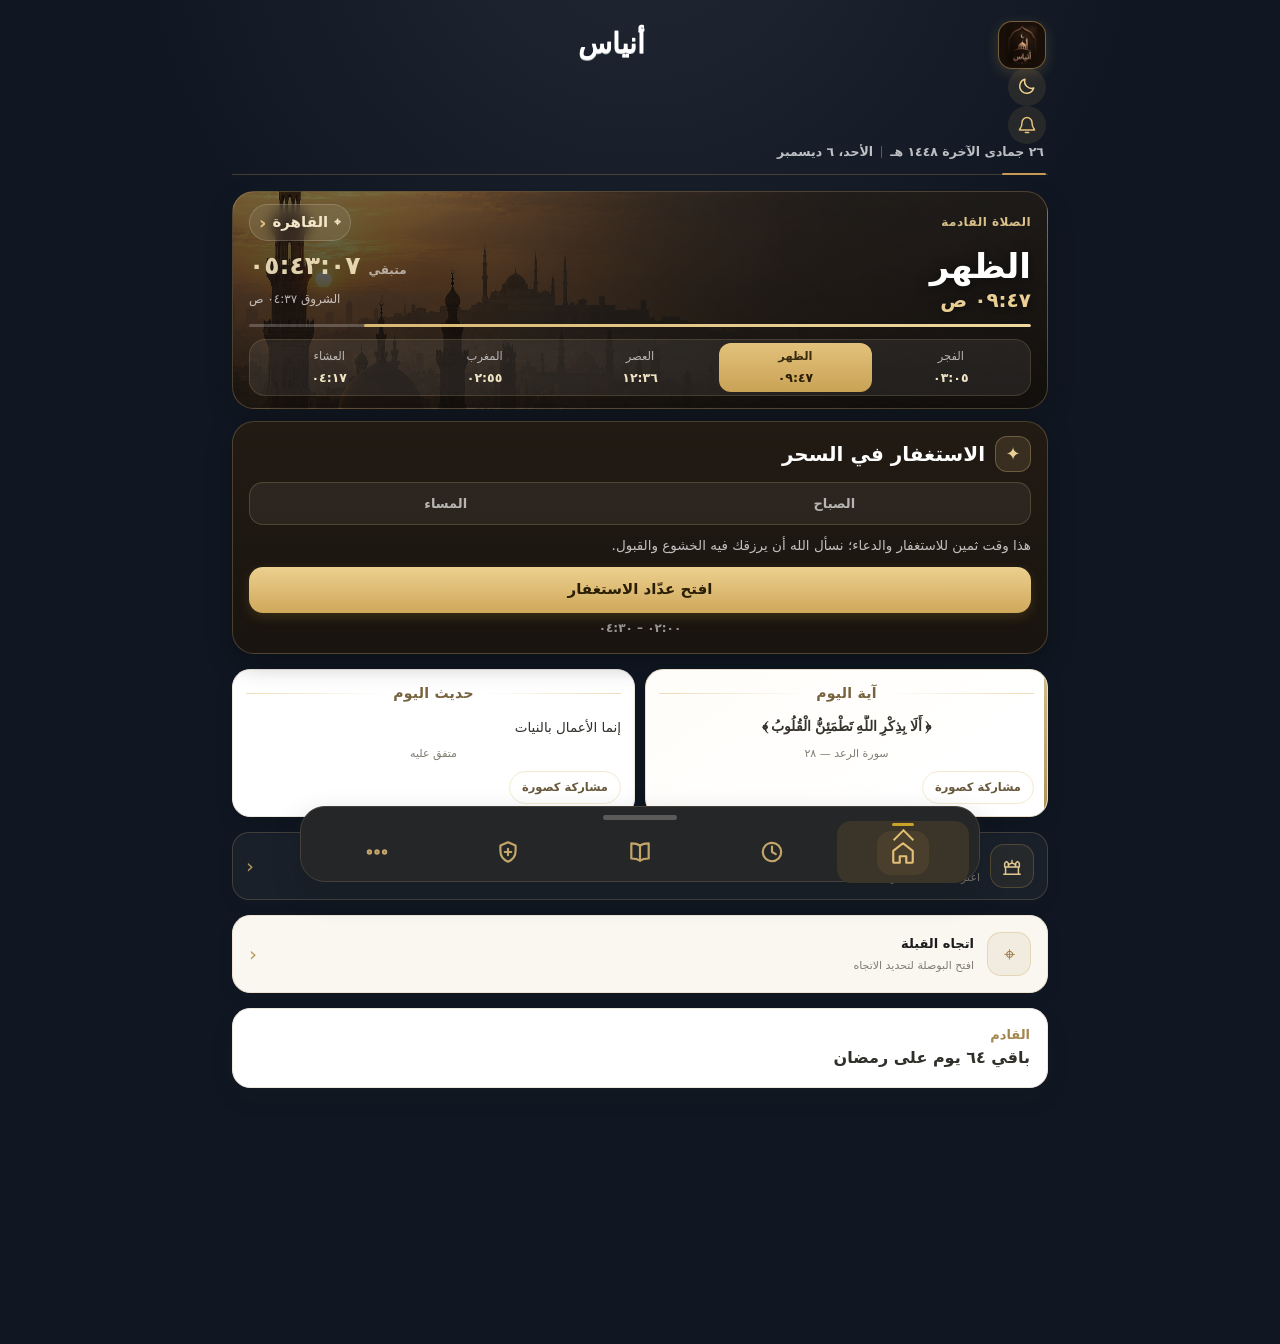
==== commit f6972335: "Merge v1.1.74: adhkar card" ====
--- a/index.html
+++ b/index.html
@@ -64,6 +64,7 @@
 <link rel="stylesheet" href="css/home-header.css?v=20261128-2">
 <link rel="stylesheet" href="css/home-polish.css?v=20261125-6">
 <link rel="stylesheet" href="css/home-hero.css?v=20261128-4">
+<link rel="stylesheet" href="css/adhkar-card.css?v=20261128-1">
 <link rel="stylesheet" href="css/yawm.css?v=20261128-2">
 </head>
 <body>
@@ -191,7 +192,15 @@
       </div>
       <span class="daily-adhkar-badge" id="dailyAdhkarBadge">الصباح</span>
     </div>
+    <div class="adhkar-tabs" id="adhkarTabs" role="tablist" aria-label="اختر الورد">
+      <button type="button" role="tab" data-wird-tab="morning">الصباح</button>
+      <button type="button" role="tab" data-wird-tab="evening">المساء</button>
+    </div>
     <p class="daily-adhkar-text" id="dailyAdhkarText">يُحدَّد الورد المناسب اعتمادًا على ساعة جهازك المحلية.</p>
+    <div class="adhkar-progress" id="adhkarProgress" hidden>
+      <div class="adhkar-progress-meta"><span id="adhkarProgressLabel"></span><b id="adhkarProgressCount"></b></div>
+      <div class="adhkar-progress-track" aria-hidden="true"><div class="adhkar-progress-fill" id="adhkarProgressFill"></div></div>
+    </div>
     <button class="home-continue-card" id="homeContinueCard" type="button" hidden>
       <span class="home-continue-icon" aria-hidden="true">▶</span>
       <span class="home-continue-copy"><strong data-continue-title>كمّل من وقفت</strong><small data-continue-meta></small></span>
@@ -2479,13 +2488,13 @@
 <script src="data/common-cities.js?v=20261008-1"></script>
 <script src="js/vendor/adhan.umd.min.js"></script>
 <script src="js/prayer.js?v=20261007-1"></script>
-<script src="js/daily-adhkar.js?v=20261125-1"></script>
+<script src="js/daily-adhkar.js?v=20261128-2"></script>
 <script src="js/home-expand.js?v=20261124-1"></script>
 <script src="js/quiet-hours.js?v=20261014-1"></script>
 <script src="js/friday.js?v=20261014-1"></script>
 <script src="js/favorites.js?v=20261124-1"></script>
-<script src="js/azkar.js?v=20261124-11"></script>
-<script src="js/wird.js?v=20261124-2"></script>
+<script src="js/azkar.js?v=20261128-12"></script>
+<script src="js/wird.js?v=20261128-3"></script>
 <script src="js/optional-audio.js?v=20261014-2"></script>
 <script src="js/settings.js?v=20261125-1"></script>
 <script src="js/qibla.js?v=20261008-1"></script>
--- a/css/adhkar-card.css
+++ b/css/adhkar-card.css
@@ -0,0 +1,53 @@
+/* بطاقة الأذكار في الرئيسية: أخف ومتناسقة مع بطاقة الصلاة، مع تبديل صباح/مساء/نوم وتقدّم حقيقي. */
+html:root[data-theme] body #page-home .daily-adhkar-card {
+  display: grid !important; gap: 10px; padding: 14px 16px 14px !important; min-height: 0 !important;
+  border-radius: 22px !important; border: 1px solid rgba(196, 154, 85, .38) !important;
+  background: linear-gradient(180deg, #fffdf8, #f6efe1) !important;
+  box-shadow: 0 8px 22px rgba(120, 92, 40, .12) !important; color: #2f2a22 !important;
+}
+html:root[data-theme="dark"] body #page-home .daily-adhkar-card,
+html:root[data-theme][data-time-scene="night"] body #page-home .daily-adhkar-card {
+  background: linear-gradient(180deg, #221b14, #19140f) !important;
+  border-color: rgba(229, 198, 132, .24) !important; box-shadow: 0 10px 26px rgba(0, 0, 0, .28) !important; color: #fff !important;
+}
+html:root[data-theme] body #page-home .daily-adhkar-card::before,
+html:root[data-theme] body #page-home .daily-adhkar-card::after { display: none !important; }
+html:root[data-theme] body #page-home .daily-adhkar-heading-row { display: flex !important; align-items: center; gap: 10px; margin: 0 !important; padding: 0 !important; }
+html:root[data-theme] body #page-home .daily-adhkar-mark { width: 36px; height: 36px; flex: none; border-radius: 12px !important; font-size: 18px; display: grid; place-items: center; color: #8a6a2f !important; background: rgba(196, 154, 85, .16) !important; border: 1px solid rgba(196, 154, 85, .34) !important; box-shadow: none !important; }
+html:root[data-theme] body #page-home .daily-adhkar-eyebrow { display: none !important; }
+html:root[data-theme] body #page-home .daily-adhkar-title { margin: 0 !important; font-size: 20px !important; font-weight: 800; color: #2b251c !important; text-shadow: none !important; }
+html:root[data-theme] body #page-home .daily-adhkar-badge { display: none !important; }
+html:root[data-theme] body #page-home .daily-adhkar-text { margin: 0 !important; font-size: 13.5px !important; line-height: 1.6; color: #6f6250 !important; text-shadow: none !important; }
+html:root[data-theme] body #page-home .daily-adhkar-text { background: none !important; border: 0 !important; padding: 0 !important; box-shadow: none !important; }
+html:root[data-theme] body #page-home .adhkar-tabs { display: grid; grid-template-columns: repeat(2, 1fr); gap: 3px; padding: 3px; border-radius: 14px; background: rgba(196, 154, 85, .14); border: 1px solid rgba(196, 154, 85, .26); }
+html:root[data-theme] body #page-home .adhkar-tabs button { border: 0; background: transparent; font: inherit; font-size: 13px; font-weight: 700; color: #7a6a4c; padding: 7px 0; border-radius: 11px; cursor: pointer; -webkit-tap-highlight-color: transparent; }
+html:root[data-theme] body #page-home .adhkar-tabs button.is-active { background: linear-gradient(180deg, #e2c27c, #c9a255); color: #2a1e06; }
+html:root[data-theme] body #page-home .adhkar-progress[hidden] { display: none; }
+html:root[data-theme] body #page-home .adhkar-progress-meta { display: flex; justify-content: space-between; font-size: 12px; color: #8c7a58; margin-bottom: 5px; }
+html:root[data-theme] body #page-home .adhkar-progress-meta b { color: #6b4f1d; font-variant-numeric: tabular-nums; }
+html:root[data-theme] body #page-home .adhkar-progress-track { height: 4px; border-radius: 4px; background: rgba(196, 154, 85, .22); overflow: hidden; }
+html:root[data-theme] body #page-home .adhkar-progress-fill { height: 100%; width: 0; border-radius: 4px; background: linear-gradient(90deg, #c9a255, #e8cd8d); transition: width .3s; }
+html:root[data-theme] body #page-home .daily-adhkar-footer { display: flex !important; flex-direction: column-reverse; align-items: stretch; gap: 6px; margin: 0 !important; padding: 0 !important; border: 0 !important; }
+html:root[data-theme] body #page-home .daily-adhkar-hint { text-align: center; font-size: 12px; color: #8c7a58 !important; }
+html:root[data-theme] body #page-home .daily-adhkar-button { width: 100%; min-height: 46px; border-radius: 14px !important; font-size: 15px; font-weight: 800; color: #2a1e06 !important; background: linear-gradient(180deg, #ecd08f, #cfa85a) !important; border: 0 !important; box-shadow: 0 4px 12px rgba(160, 120, 40, .25) !important; }
+html:root[data-theme] body #page-home .daily-adhkar-card[data-wird-state="done"] .daily-adhkar-button { background: rgba(196, 154, 85, .16) !important; color: #6b4f1d !important; box-shadow: none !important; border: 1px solid rgba(196, 154, 85, .4) !important; }
+html:root[data-theme] body #page-home .daily-adhkar-remind { justify-self: center; border: 0 !important; background: none !important; box-shadow: none !important; padding: 2px 8px !important; font-size: 12.5px !important; font-weight: 600; color: #8a6a2f !important; text-decoration: underline; text-underline-offset: 3px; }
+html:root[data-theme] body #page-home .home-continue-card { display: none !important; }
+/* الوضع الداكن / مشهد الليل */
+html:root[data-theme="dark"] body #page-home .daily-adhkar-title, html:root[data-theme][data-time-scene="night"] body #page-home .daily-adhkar-title { color: #fff !important; }
+html:root[data-theme="dark"] body #page-home .daily-adhkar-mark, html:root[data-theme][data-time-scene="night"] body #page-home .daily-adhkar-mark { color: #e9cf94 !important; background: rgba(229, 198, 132, .12) !important; border-color: rgba(229, 198, 132, .3) !important; }
+html:root[data-theme="dark"] body #page-home .daily-adhkar-text, html:root[data-theme][data-time-scene="night"] body #page-home .daily-adhkar-text { color: rgba(255, 255, 255, .72) !important; }
+html:root[data-theme="dark"] body #page-home .adhkar-tabs, html:root[data-theme][data-time-scene="night"] body #page-home .adhkar-tabs { background: rgba(255, 255, 255, .06); border-color: rgba(229, 198, 132, .2); }
+html:root[data-theme="dark"] body #page-home .adhkar-tabs button, html:root[data-theme][data-time-scene="night"] body #page-home .adhkar-tabs button { color: rgba(255, 255, 255, .66); }
+html:root[data-theme="dark"] body #page-home .adhkar-tabs button.is-active, html:root[data-theme][data-time-scene="night"] body #page-home .adhkar-tabs button.is-active { color: #2a1e06; }
+html:root[data-theme="dark"] body #page-home .adhkar-progress-meta, html:root[data-theme][data-time-scene="night"] body #page-home .adhkar-progress-meta { color: rgba(255, 255, 255, .6); }
+html:root[data-theme="dark"] body #page-home .adhkar-progress-meta b, html:root[data-theme][data-time-scene="night"] body #page-home .adhkar-progress-meta b { color: #f1e4c4; }
+html:root[data-theme="dark"] body #page-home .adhkar-progress-track, html:root[data-theme][data-time-scene="night"] body #page-home .adhkar-progress-track { background: rgba(255, 255, 255, .14); }
+html:root[data-theme="dark"] body #page-home .daily-adhkar-hint, html:root[data-theme][data-time-scene="night"] body #page-home .daily-adhkar-hint { color: rgba(255, 255, 255, .55) !important; }
+html:root[data-theme="dark"] body #page-home .daily-adhkar-remind, html:root[data-theme][data-time-scene="night"] body #page-home .daily-adhkar-remind { color: #e9cf94 !important; }
+html:root[data-theme="dark"] body #page-home .daily-adhkar-card[data-wird-state="done"] .daily-adhkar-button, html:root[data-theme][data-time-scene="night"] body #page-home .daily-adhkar-card[data-wird-state="done"] .daily-adhkar-button { color: #f1e4c4 !important; background: rgba(229, 198, 132, .12) !important; border-color: rgba(229, 198, 132, .35) !important; }
+html:root[data-theme] body #page-home .daily-adhkar-card:not([data-wird=""]) .daily-adhkar-text,
+html:root[data-theme] body #page-home .daily-adhkar-card:not([data-wird=""]) .daily-adhkar-hint { display: none !important; }
+html:root[data-theme] body #page-home .daily-adhkar-card { position: relative; }
+html:root[data-theme] body #page-home .daily-adhkar-remind { position: absolute; top: 20px; left: 14px; justify-self: auto; }
+html:root[data-theme] body #page-home .adhkar-progress-meta span { direction: rtl; }
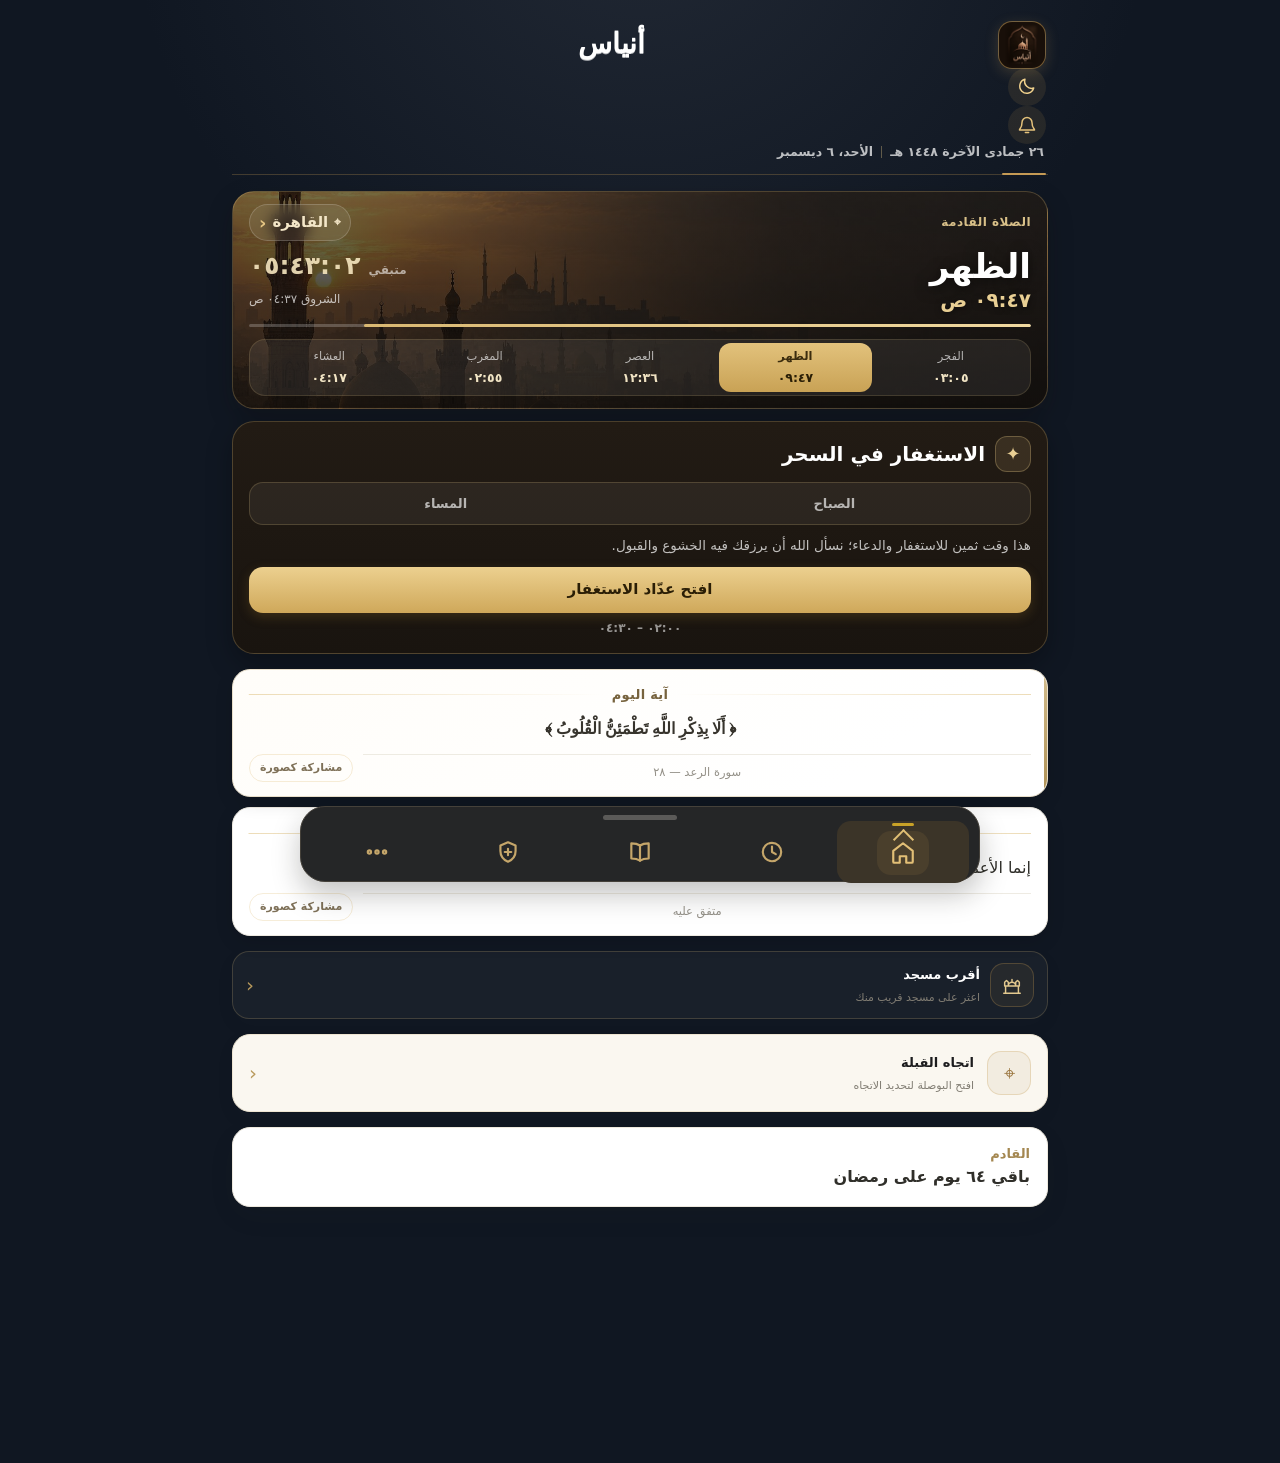
==== commit aea5880e: "Merge 1.1.75 daily cards" ====
--- a/index.html
+++ b/index.html
@@ -63,6 +63,7 @@
 <link rel="stylesheet" href="css/privacy.css?v=20261008-1">
 <link rel="stylesheet" href="css/home-header.css?v=20261128-2">
 <link rel="stylesheet" href="css/home-polish.css?v=20261125-6">
+<link rel="stylesheet" href="css/daily-cards.css?v=20261128-1">
 <link rel="stylesheet" href="css/home-hero.css?v=20261128-4">
 <link rel="stylesheet" href="css/adhkar-card.css?v=20261128-1">
 <link rel="stylesheet" href="css/yawm.css?v=20261128-2">
--- a/css/daily-cards.css
+++ b/css/daily-cards.css
@@ -0,0 +1,16 @@
+/* آية وحديث اليوم: بطاقتان مرتبتان رأسيًا، نص مقروء، مصدر واضح، مشاركة صغيرة */
+html:root[data-theme] body #page-home .daily-content.card { display: flex !important; flex-direction: column; gap: 10px; padding: 0 !important; background: transparent !important; border: 0 !important; box-shadow: none !important; }
+html:root[data-theme] body #page-home .daily-content.card > .content-block {
+  display: grid !important; grid-template-columns: 1fr auto; column-gap: 10px; row-gap: 6px; align-items: center;
+  grid-column: auto !important; cursor: default; padding: 14px 16px !important; border-radius: 18px !important;
+}
+#page-home .daily-content.card > .content-block .card-title { grid-column: 1 / -1; margin: 0 0 2px; font-size: 13px; }
+#page-home .daily-content.card > .content-block .ayah,
+#page-home .daily-content.card > .content-block .hadith-text { grid-column: 1 / -1; margin: 0 !important; font-size: 16px !important; line-height: 1.95 !important; -webkit-line-clamp: 4 !important; }
+#page-home .daily-content.card > .content-block .ayah { -webkit-line-clamp: 5 !important; }
+#page-home .daily-content.card > .content-block.expanded .ayah,
+#page-home .daily-content.card > .content-block.expanded .hadith-text { display: block !important; -webkit-line-clamp: unset !important; overflow: visible !important; }
+#page-home .daily-more-button { grid-column: 1 / -1; justify-self: start; padding: 2px 0; border: 0; background: none; color: var(--gold-dark, #b8923f); font: inherit; font-size: 12.5px; font-weight: 800; cursor: pointer; }
+:root[data-theme="dark"] #page-home .daily-more-button { color: #e3c98f; }
+#page-home .daily-content.card > .content-block .reference { grid-column: 1; margin: 4px 0 0 !important; padding-top: 8px; border-top: 1px solid var(--line); font-size: 11.5px !important; opacity: .85; align-self: center; }
+#page-home .daily-content.card > .content-block .daily-share-button { grid-column: 2; margin: 4px 0 0 !important; padding: 4px 10px; font-size: 11px; font-weight: 700; opacity: .85; align-self: center; }
